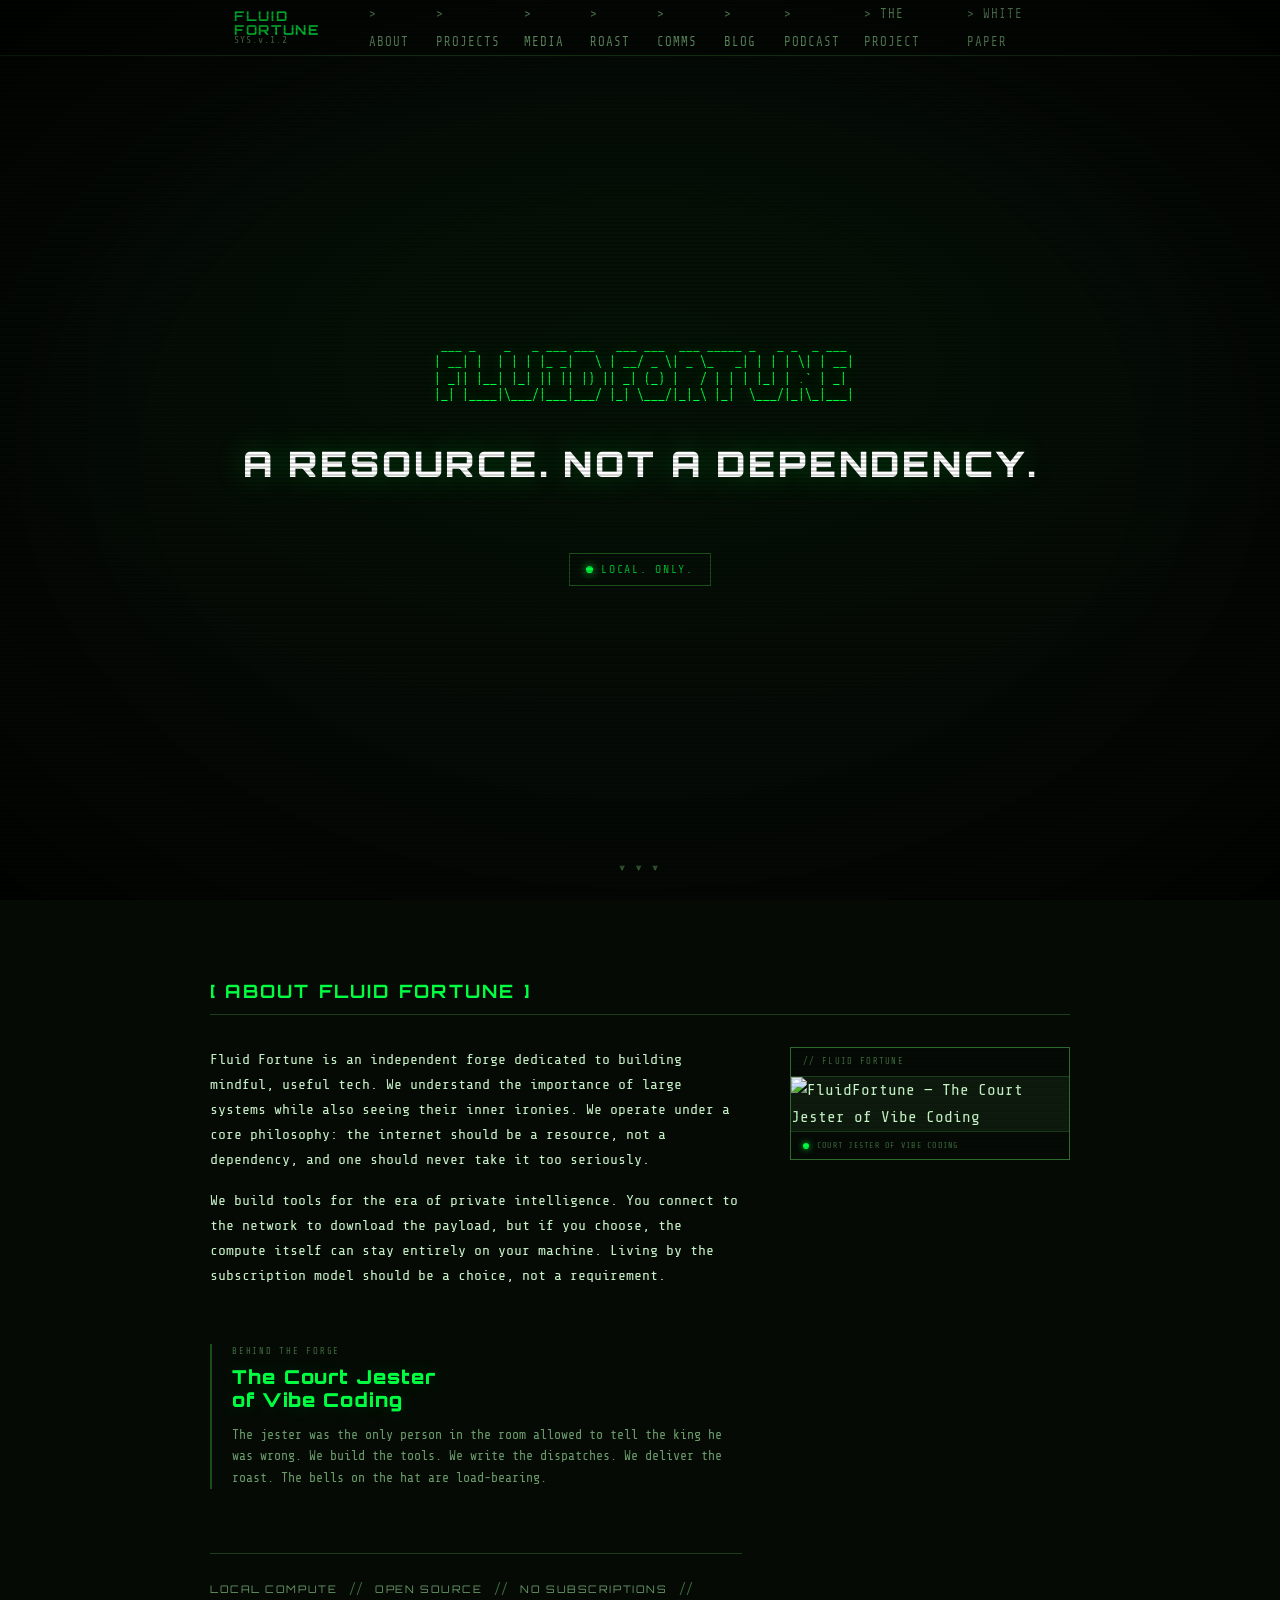
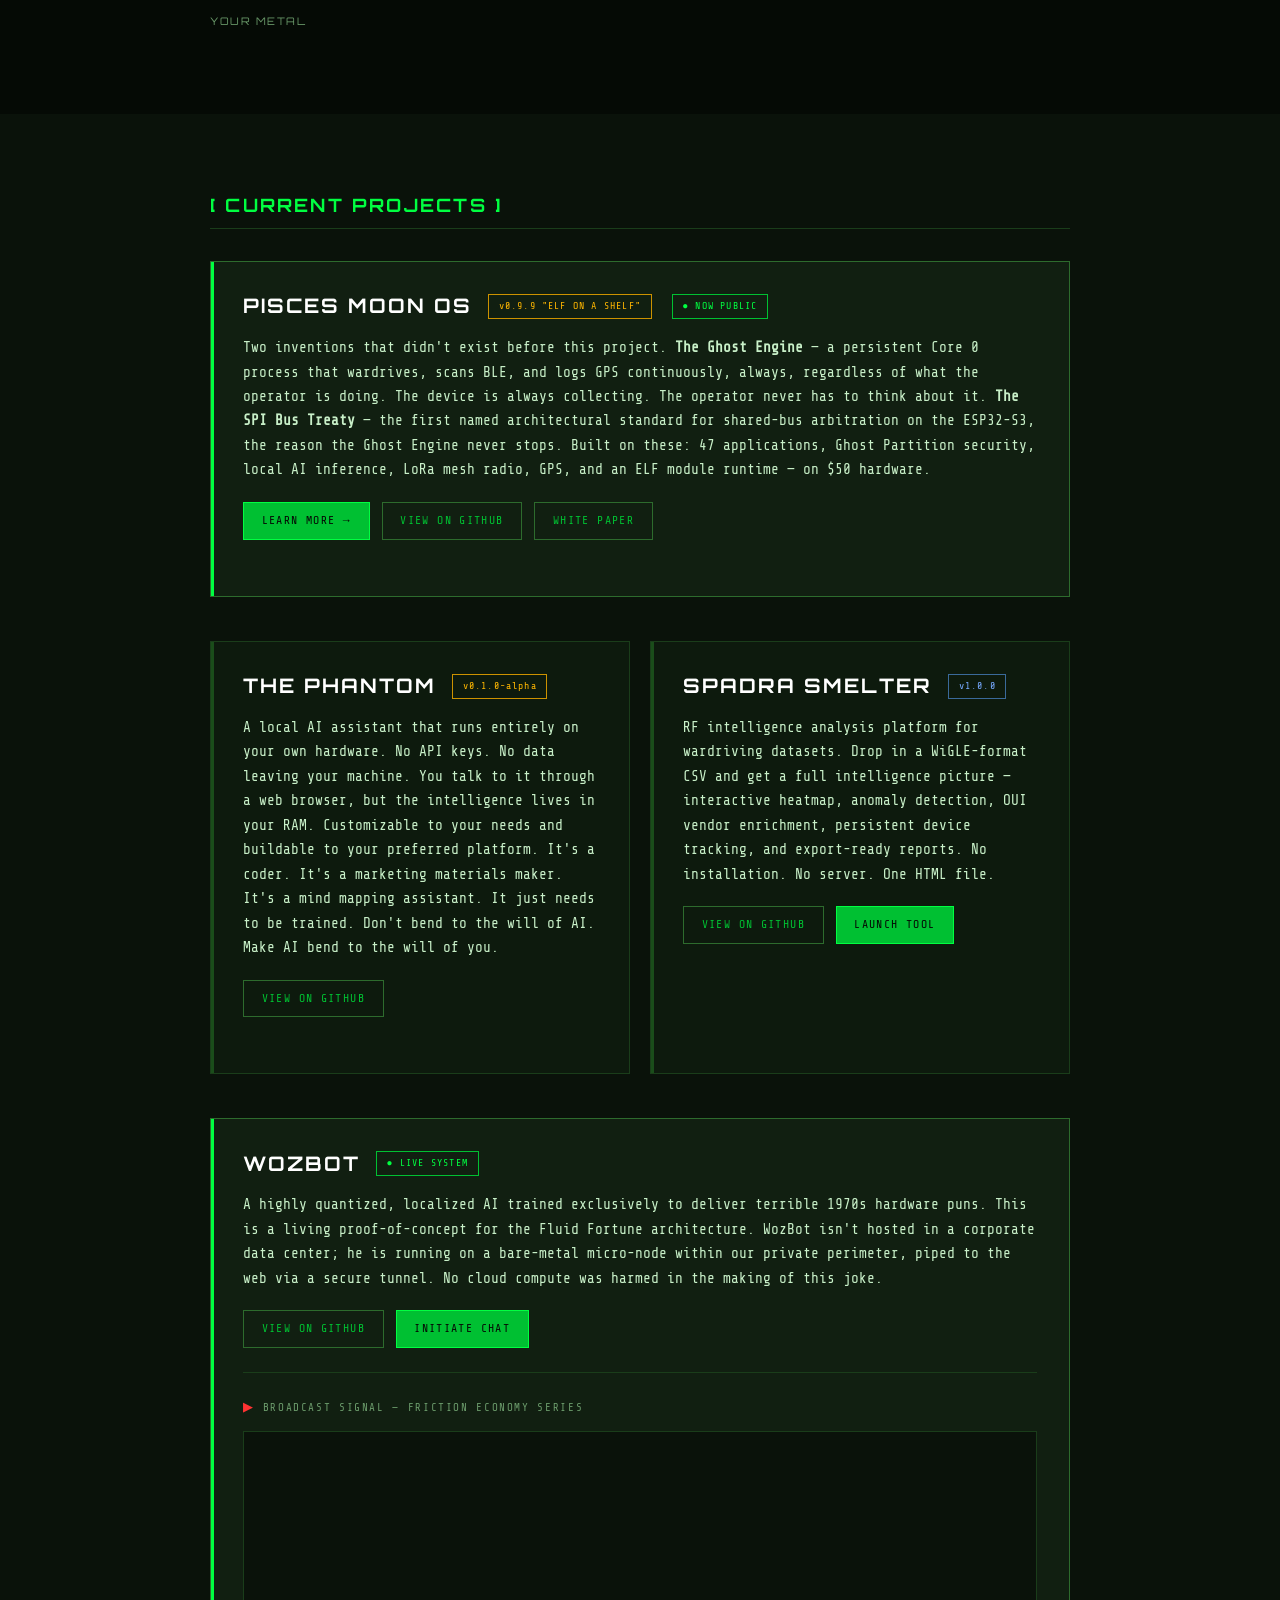
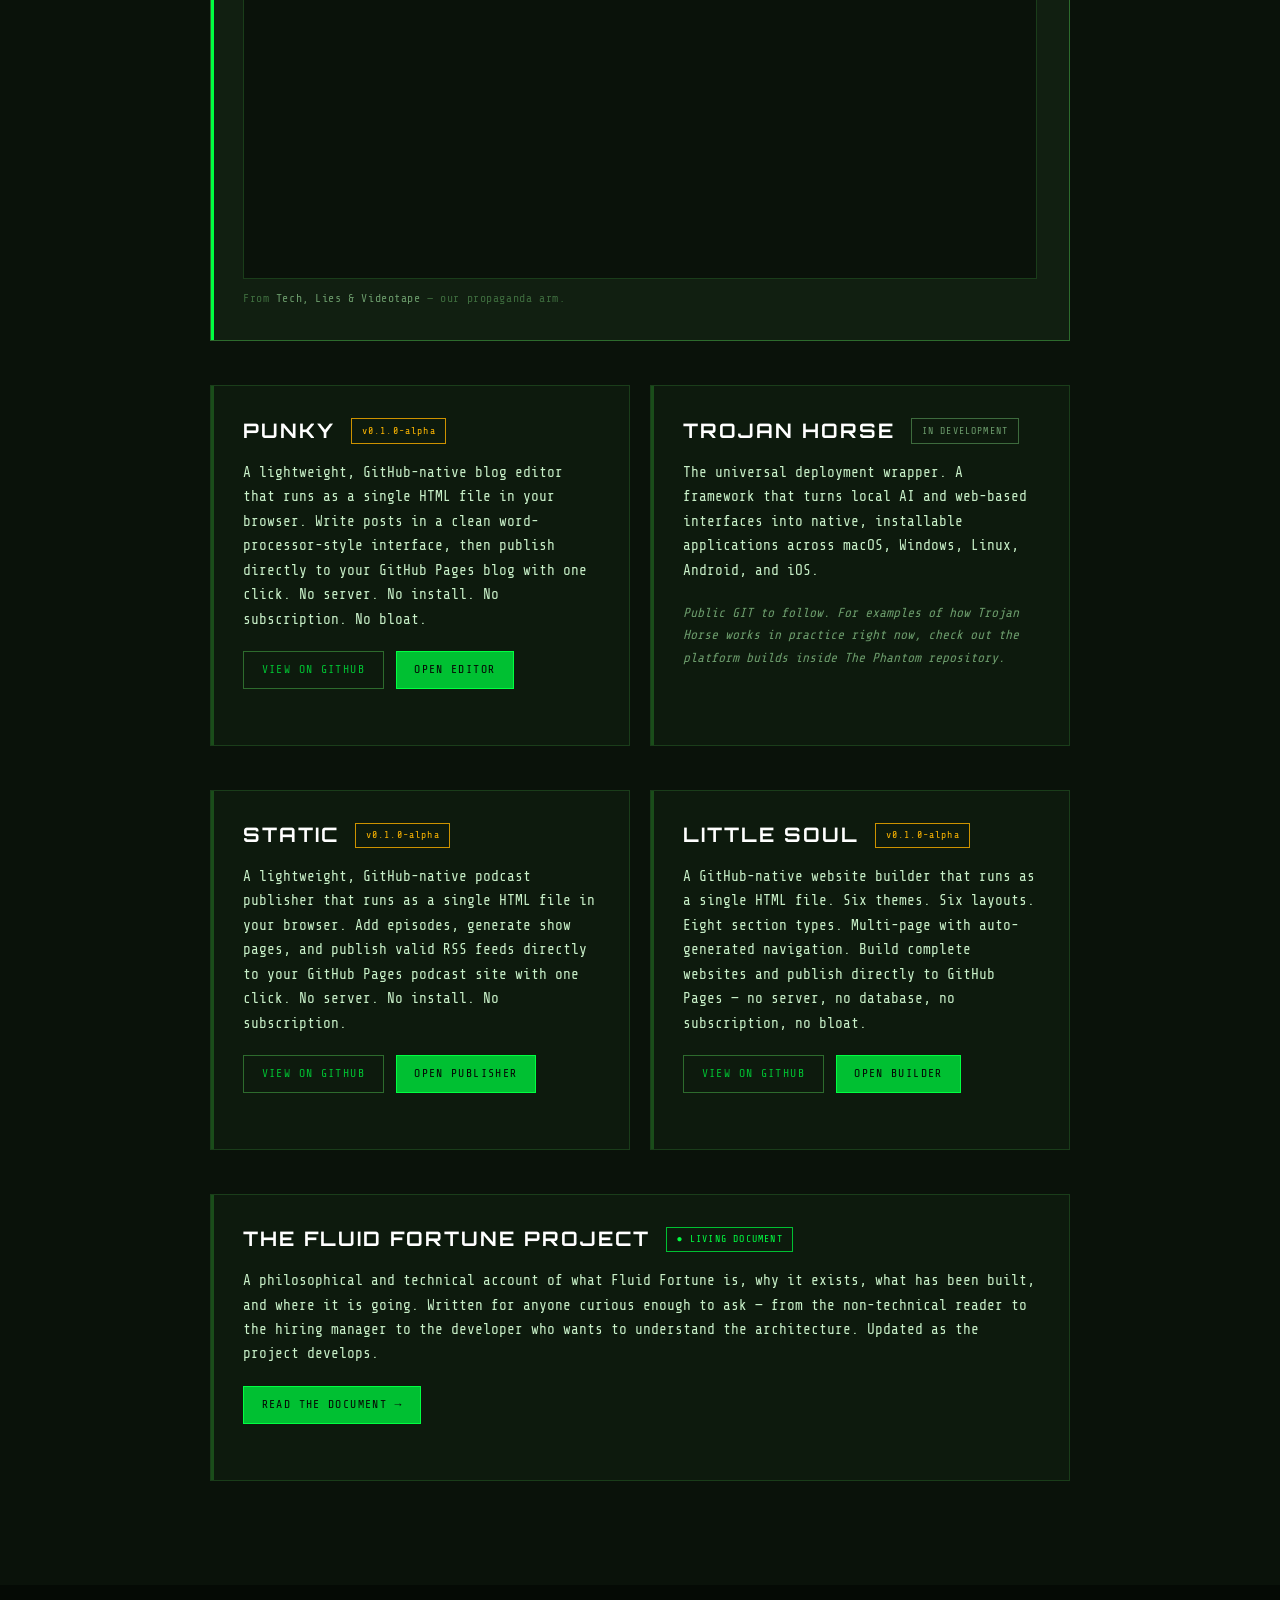
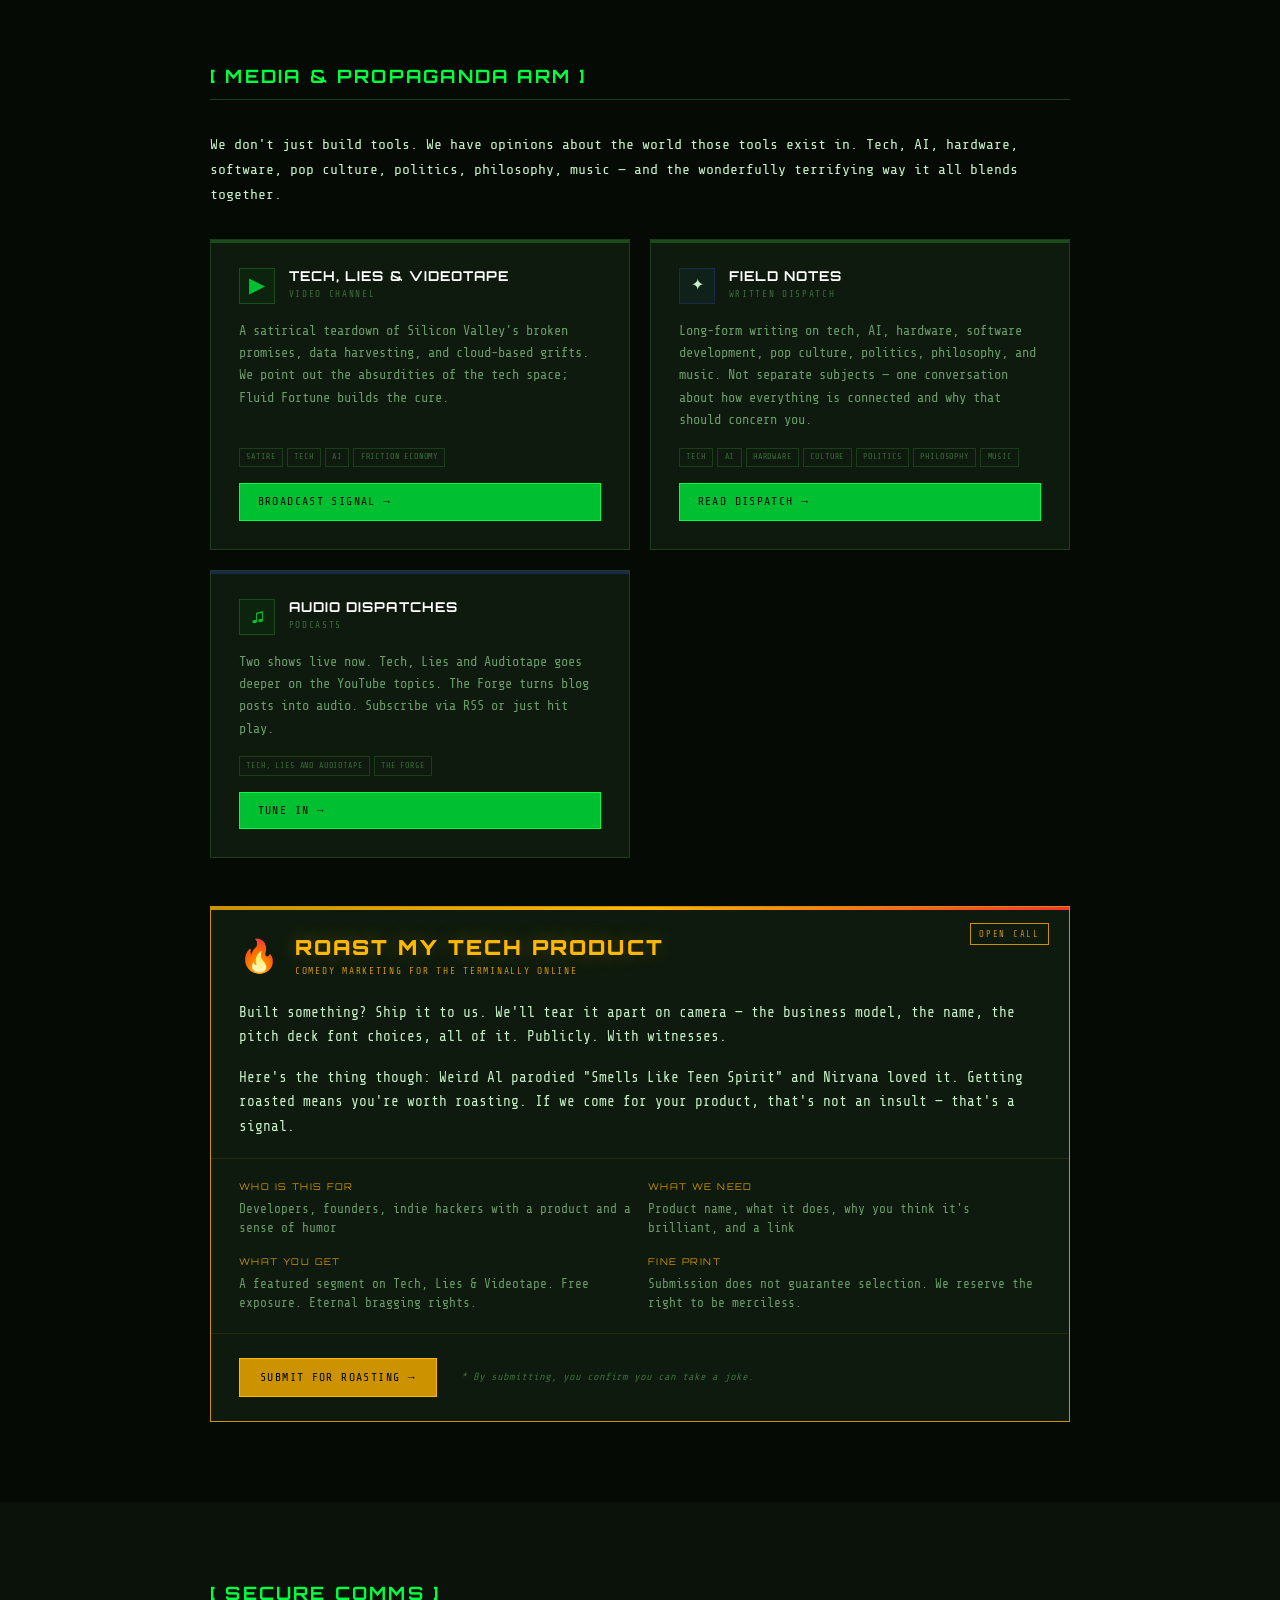
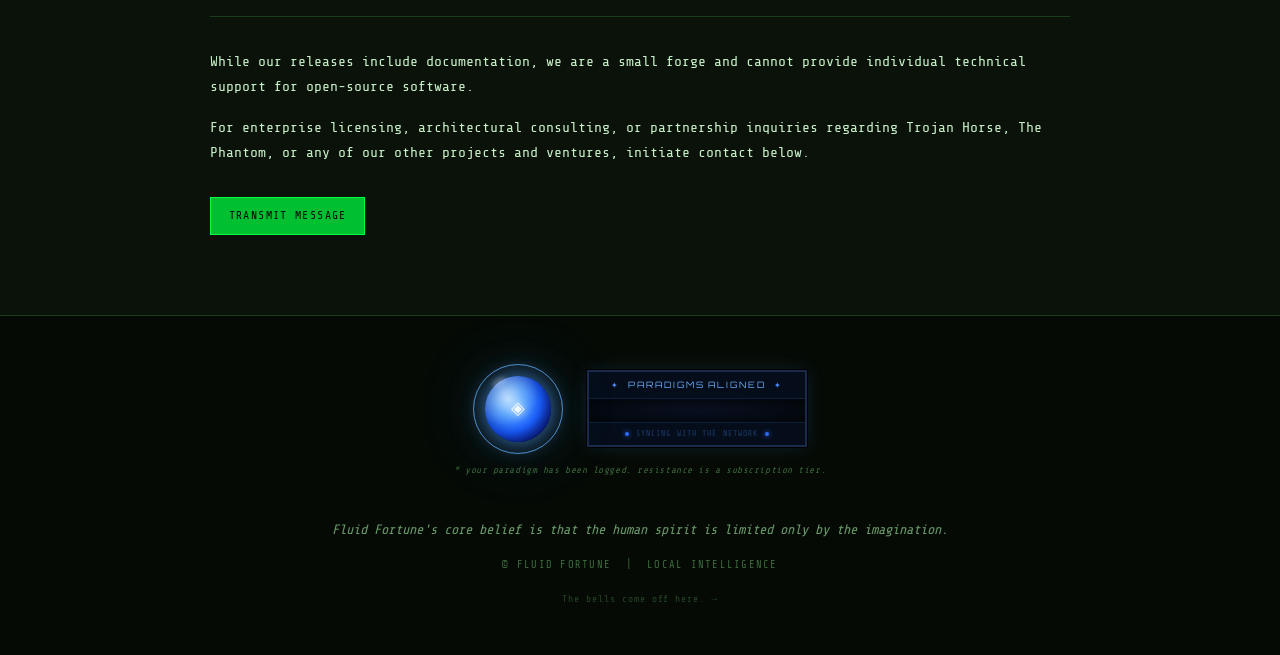
==== index.html @ c0c1e602 "Add LITTLE SOUL project card to index.html Added a new project card for 'LITTLE SOUL' with descripti" ====
<!DOCTYPE html>
<html lang="en">
<head>
  <meta charset="UTF-8">
  <meta name="viewport" content="width=device-width, initial-scale=1.0">
  <title>Fluid Fortune | Local Intelligence</title>
  <meta name="description" content="A RESOURCE. NOT A DEPENDENCY. Independent forge building tools for the era of private intelligence.">

  <!-- Open Graph -->
  <meta property="og:type" content="website">
  <meta property="og:url" content="https://fluidfortune.com">
  <meta property="og:title" content="Fluid Fortune | Local Intelligence">
  <meta property="og:description" content="A RESOURCE. NOT A DEPENDENCY. Independent forge building tools for the era of private intelligence.">
  <meta property="og:image" content="https://fluidfortune.com/courtjester.jpg">
  <meta property="og:image:width" content="820">
  <meta property="og:image:height" content="1024">
  <meta property="og:image:alt" content="FluidFortune — The Court Jester of Vibe Coding">
  <meta property="og:site_name" content="Fluid Fortune">

  <!-- Twitter/X Card -->
  <meta name="twitter:card" content="summary_large_image">
  <meta name="twitter:title" content="Fluid Fortune | Local Intelligence">
  <meta name="twitter:description" content="A RESOURCE. NOT A DEPENDENCY. Independent forge building tools for the era of private intelligence.">
  <meta name="twitter:image" content="https://fluidfortune.com/courtjester.jpg">
  <meta name="twitter:image:alt" content="FluidFortune — The Court Jester of Vibe Coding">
  <link rel="preconnect" href="https://fonts.googleapis.com">
  <link rel="preconnect" href="https://fonts.gstatic.com" crossorigin>
  <link href="https://fonts.googleapis.com/css2?family=Share+Tech+Mono&family=Orbitron:wght@400;700;900&family=VT323&display=swap" rel="stylesheet">
  <link rel="stylesheet" href="style.css">
</head>
<body>

  <!-- Scanline overlay -->
  <div class="scanlines" aria-hidden="true"></div>
  <!-- CRT vignette -->
  <div class="vignette" aria-hidden="true"></div>

  <!-- ═══════════════════════════════════════ NAV -->
  <nav class="nav" id="nav">
    <div class="nav-inner">
      <div class="nav-logo">
        <span class="nav-logo-text">FLUID FORTUNE</span>
        <span class="nav-version">SYS.v.1.2</span>
      </div>
      <button class="nav-toggle" id="navToggle" aria-label="Toggle menu">[ MENU ]</button>
      <ul class="nav-links" id="navLinks">
        <li><a href="#about">&gt; ABOUT</a></li>
        <li><a href="#projects">&gt; PROJECTS</a></li>
        <li><a href="#media">&gt; MEDIA</a></li>
        <li><a href="#roast">&gt; ROAST</a></li>
        <li><a href="#comms">&gt; COMMS</a></li>
        <li><a href="https://blog.fluidfortune.com" target="_blank">&gt; BLOG</a></li>
        <li><a href="https://podcast.fluidfortune.com" target="_blank">&gt; PODCAST</a></li>
        <li><a href="project.html">&gt; THE PROJECT</a></li>
        <li><a href="sovereignty.html">&gt; WHITE PAPER</a></li>
      </ul>
    </div>
  </nav>

  <!-- ═══════════════════════════════════════ HERO -->
  <header class="hero" id="top">
    <div class="hero-inner">
      <div class="hero-ascii" aria-label="Fluid Fortune">
        <pre class="ascii-art" id="asciiArt">
  ___ _    _   _ ___ ___   ___ ___  ___ _____ _   _ _  _ ___ 
 | __| |  | | | |_ _|   \ | __/ _ \| _ \_   _| | | | \| | __|
 | _|| |__| |_| || || |) || _| (_) |   / | | | |_| | .` | _| 
 |_| |____|\___/|___|___/ |_| \___/|_|_\ |_|  \___/|_|\_|___|</pre>
        <div class="ascii-mobile" aria-hidden="true">FLUID<br>FORTUNE</div>
      </div>
      <div class="hero-tagline">
        <h1 class="tagline-main">A RESOURCE.<span class="tagline-break"> NOT A DEPENDENCY.</span></h1>
        <p class="tagline-sub">We use the network to gather the data.<br>But the intelligence runs on your metal.</p>
      </div>
      <div class="hero-status">
        <span class="status-dot"></span>
        <span class="status-text">LOCAL. ONLY.</span>
      </div>
    </div>
    <div class="hero-scroll-hint" aria-hidden="true">▼ ▼ ▼</div>
  </header>

  <main>

    <!-- ═══════════════════════════════════════ ABOUT -->
    <section class="section" id="about">
      <div class="section-inner">
        <h2 class="section-title">[ ABOUT FLUID FORTUNE ]</h2>
        <div class="about-layout">
          <div class="about-text">
            <div class="section-body">
              <p>Fluid Fortune is an independent forge dedicated to building mindful, useful tech. We understand the importance of large systems while also seeing their inner ironies. We operate under a core philosophy: the internet should be a resource, not a dependency, and one should never take it too seriously.</p>
              <p>We build tools for the era of private intelligence. You connect to the network to download the payload, but if you choose, the compute itself can stay entirely on your machine. Living by the subscription model should be a choice, not a requirement.</p>
            </div>
            <div class="jester-identity">
              <div class="jester-tag">BEHIND THE FORGE</div>
              <h3 class="jester-title">The Court Jester<br>of Vibe Coding</h3>
              <p class="jester-desc">The jester was the only person in the room allowed to tell the king he was wrong. We build the tools. We write the dispatches. We deliver the roast. The bells on the hat are load-bearing.</p>
            </div>
            <div class="manifesto-rail">
              <div class="rail-item">LOCAL COMPUTE</div>
              <div class="rail-divider">//</div>
              <div class="rail-item">OPEN SOURCE</div>
              <div class="rail-divider">//</div>
              <div class="rail-item">NO SUBSCRIPTIONS</div>
              <div class="rail-divider">//</div>
              <div class="rail-item">YOUR METAL</div>
            </div>
          </div>
          <div class="about-image-wrap">
            <div class="jester-frame">
              <div class="jester-frame-label">// FLUID FORTUNE</div>
              <img src="courtjester.jpg" alt="FluidFortune — The Court Jester of Vibe Coding" class="jester-img">
              <div class="jester-frame-footer">
                <span class="jester-scan"></span>
                COURT JESTER OF VIBE CODING
              </div>
            </div>
          </div>
        </div>
      </div>
    </section>

    <!-- ═══════════════════════════════════════ PROJECTS -->
    <section class="section section--dark" id="projects">
      <div class="section-inner">
        <h2 class="section-title">[ CURRENT PROJECTS ]</h2>

        <!-- PROJECT GRID — 2 col desktop, 1 col mobile, built for 4 -->
        <div class="project-grid">

          <!-- PISCES MOON OS — origin project, full width -->
          <article class="project-card project-card--wide project-card--featured" style="grid-column: 1 / -1;">
            <div class="project-header">
              <h3 class="project-name">PISCES MOON OS</h3>
              <span class="project-badge project-badge--alpha">v0.9.9 "ELF ON A SHELF"</span>
              <span class="project-badge project-badge--live" style="margin-left:.25rem">● NOW PUBLIC</span>
            </div>
            <p class="project-desc">Two inventions that didn't exist before this project. <strong>The Ghost Engine</strong> — a persistent Core 0 process that wardrives, scans BLE, and logs GPS continuously, always, regardless of what the operator is doing. The device is always collecting. The operator never has to think about it. <strong>The SPI Bus Treaty</strong> — the first named architectural standard for shared-bus arbitration on the ESP32-S3, the reason the Ghost Engine never stops. Built on these: 47 applications, Ghost Partition security, local AI inference, LoRa mesh radio, GPS, and an ELF module runtime — on $50 hardware.</p>
            <div class="project-links">
              <a href="pisces-moon.html" class="btn btn--primary">LEARN MORE →</a>
              <a href="https://github.com/FluidFortune/pisces-moon-os" class="btn" target="_blank" rel="noopener">VIEW ON GITHUB</a>
              <a href="sovereignty.html" class="btn" target="_blank" rel="noopener">WHITE PAPER</a>
            </div>
          </article>

          <!-- THE PHANTOM -->
          <article class="project-card">
            <div class="project-header">
              <h3 class="project-name">THE PHANTOM</h3>
              <span class="project-badge project-badge--alpha">v0.1.0-alpha</span>
            </div>
            <p class="project-desc">A local AI assistant that runs entirely on your own hardware. No API keys. No data leaving your machine. You talk to it through a web browser, but the intelligence lives in your RAM. Customizable to your needs and buildable to your preferred platform. It's a coder. It's a marketing materials maker. It's a mind mapping assistant. It just needs to be trained. Don't bend to the will of AI. Make AI bend to the will of you.</p>
            <div class="project-links">
              <a href="https://github.com/FluidFortune/The-Phantom" class="btn" target="_blank" rel="noopener">VIEW ON GITHUB</a>
            </div>
          </article>

          <!-- SPADRA SMELTER -->
          <article class="project-card">
            <div class="project-header">
              <h3 class="project-name">SPADRA SMELTER</h3>
              <span class="project-badge project-badge--version">v1.0.0</span>
            </div>
            <p class="project-desc">RF intelligence analysis platform for wardriving datasets. Drop in a WiGLE-format CSV and get a full intelligence picture — interactive heatmap, anomaly detection, OUI vendor enrichment, persistent device tracking, and export-ready reports. No installation. No server. One HTML file.</p>
            <div class="project-links">
              <a href="https://github.com/FluidFortune/spadra_smelter" class="btn" target="_blank" rel="noopener">VIEW ON GITHUB</a>
              <a href="https://spadra-smelter.fluidfortune.com" class="btn btn--primary" target="_blank" rel="noopener">LAUNCH TOOL</a>
            </div>
          </article>

          <!-- WOZBOT — spans full width to accommodate the video -->
          <article class="project-card project-card--featured project-card--wide" id="wozbot">
            <div class="project-header">
              <h3 class="project-name">WOZBOT</h3>
              <span class="project-badge project-badge--live">● LIVE SYSTEM</span>
            </div>
            <p class="project-desc">A highly quantized, localized AI trained exclusively to deliver terrible 1970s hardware puns. This is a living proof-of-concept for the Fluid Fortune architecture. WozBot isn't hosted in a corporate data center; he is running on a bare-metal micro-node within our private perimeter, piped to the web via a secure tunnel. No cloud compute was harmed in the making of this joke.</p>
            <div class="project-links">
              <a href="https://github.com/fluidfortune/wozbot" class="btn" target="_blank" rel="noopener">VIEW ON GITHUB</a>
              <a href="https://wozbot.fluidfortune.com" class="btn btn--primary" target="_blank" rel="noopener">INITIATE CHAT</a>
            </div>
            <div class="video-block">
              <div class="video-block-label">
                <span class="label-icon">▶</span>
                BROADCAST SIGNAL — FRICTION ECONOMY SERIES
              </div>
              <div class="video-wrapper" id="videoWrapper">
                <iframe
                  src="https://www.youtube.com/embed/uBRtHnzRDLo"
                  title="Friction Economy — WozBot | Tech, Lies &amp; Videotape"
                  frameborder="0"
                  allow="accelerometer; autoplay; clipboard-write; encrypted-media; gyroscope; picture-in-picture; web-share"
                  allowfullscreen>
                </iframe>
              </div>
              <div class="video-block-footer">
                From <a href="https://techliesandvideotape.com" target="_blank" rel="noopener">Tech, Lies &amp; Videotape</a> — our propaganda arm.
              </div>
            </div>
          </article>

          <!-- PUNKY -->
          <article class="project-card">
            <div class="project-header">
              <h3 class="project-name">PUNKY</h3>
              <span class="project-badge project-badge--alpha">v0.1.0-alpha</span>
            </div>
            <p class="project-desc">A lightweight, GitHub-native blog editor that runs as a single HTML file in your browser. Write posts in a clean word-processor-style interface, then publish directly to your GitHub Pages blog with one click. No server. No install. No subscription. No bloat.</p>
            <div class="project-links">
              <a href="https://github.com/FluidFortune/punky" class="btn" target="_blank" rel="noopener">VIEW ON GITHUB</a>
              <a href="https://punky.fluidfortune.com" class="btn btn--primary" target="_blank" rel="noopener">OPEN EDITOR</a>
            </div>
          </article>

          <!-- TROJAN HORSE -->
          <article class="project-card">
            <div class="project-header">
              <h3 class="project-name">TROJAN HORSE</h3>
              <span class="project-badge project-badge--dev">IN DEVELOPMENT</span>
            </div>
            <p class="project-desc">The universal deployment wrapper. A framework that turns local AI and web-based interfaces into native, installable applications across macOS, Windows, Linux, Android, and iOS.</p>
            <p class="project-note"><em>Public GIT to follow. For examples of how Trojan Horse works in practice right now, check out the platform builds inside The Phantom repository.</em></p>
          </article>

          <!-- STATIC -->
          <article class="project-card">
            <div class="project-header">
              <h3 class="project-name">STATIC</h3>
              <span class="project-badge project-badge--alpha">v0.1.0-alpha</span>
            </div>
            <p class="project-desc">A lightweight, GitHub-native podcast publisher that runs as a single HTML file in your browser. Add episodes, generate show pages, and publish valid RSS feeds directly to your GitHub Pages podcast site with one click. No server. No install. No subscription.</p>
            <div class="project-links">
              <a href="https://github.com/FluidFortune/static" class="btn" target="_blank" rel="noopener">VIEW ON GITHUB</a>
              <a href="https://static.fluidfortune.com" class="btn btn--primary" target="_blank" rel="noopener">OPEN PUBLISHER</a>
            </div>
          </article>

          <!-- LITTLE SOUL -->
          <article class="project-card">
            <div class="project-header">
              <h3 class="project-name">LITTLE SOUL</h3>
              <span class="project-badge project-badge--alpha">v0.1.0-alpha</span>
            </div>
            <p class="project-desc">A GitHub-native website builder that runs as a single HTML file. Six themes. Six layouts. Eight section types. Multi-page with auto-generated navigation. Build complete websites and publish directly to GitHub Pages — no server, no database, no subscription, no bloat.</p>
            <div class="project-links">
              <a href="https://github.com/FluidFortune/little-soul" class="btn" target="_blank" rel="noopener">VIEW ON GITHUB</a>
              <a href="https://little-soul.fluidfortune.com" class="btn btn--primary" target="_blank" rel="noopener">OPEN BUILDER</a>
            </div>
          </article>

          <!-- THE PROJECT — living document, spans full width -->
          <article class="project-card project-card--wide" style="grid-column: 1 / -1;">
            <div class="project-header">
              <h3 class="project-name">THE FLUID FORTUNE PROJECT</h3>
              <span class="project-badge project-badge--live">● LIVING DOCUMENT</span>
            </div>
            <p class="project-desc">A philosophical and technical account of what Fluid Fortune is, why it exists, what has been built, and where it is going. Written for anyone curious enough to ask — from the non-technical reader to the hiring manager to the developer who wants to understand the architecture. Updated as the project develops.</p>
            <div class="project-links">
              <a href="project.html" class="btn btn--primary">READ THE DOCUMENT →</a>
            </div>
          </article>

        </div><!-- /project-grid -->
      </div>
    </section>

    <!-- ═══════════════════════════════════════ MEDIA -->
    <section class="section" id="media">
      <div class="section-inner">

        <h2 class="section-title">[ MEDIA &amp; PROPAGANDA ARM ]</h2>
        <div class="section-body">
          <p>We don't just build tools. We have opinions about the world those tools exist in. Tech, AI, hardware, software, pop culture, politics, philosophy, music — and the wonderfully terrifying way it all blends together.</p>
        </div>

        <!-- Side-by-side media cards -->
        <div class="media-grid">

          <!-- Tech, Lies & Videotape — full width row 1 -->
          <div class="media-card media-card--wide">
            <div class="media-card-header">
              <div class="media-card-icon">▶</div>
              <div>
                <h3 class="media-card-title">TECH, LIES &amp; VIDEOTAPE</h3>
                <p class="media-card-sub">VIDEO CHANNEL</p>
              </div>
            </div>
            <p class="media-card-desc">A satirical teardown of Silicon Valley's broken promises, data harvesting, and cloud-based grifts. We point out the absurdities of the tech space; Fluid Fortune builds the cure.</p>
            <div class="media-card-tags">
              <span>SATIRE</span><span>TECH</span><span>AI</span><span>FRICTION ECONOMY</span>
            </div>
            <a href="https://techliesandvideotape.com" class="btn btn--primary" target="_blank" rel="noopener">BROADCAST SIGNAL →</a>
          </div>

          <!-- The Blog — row 2 left -->
          <div class="media-card">
            <div class="media-card-header">
              <div class="media-card-icon media-card-icon--blog">✦</div>
              <div>
                <h3 class="media-card-title">FIELD NOTES</h3>
                <p class="media-card-sub">WRITTEN DISPATCH</p>
              </div>
            </div>
            <p class="media-card-desc">Long-form writing on tech, AI, hardware, software development, pop culture, politics, philosophy, and music. Not separate subjects — one conversation about how everything is connected and why that should concern you.</p>
            <div class="media-card-tags">
              <span>TECH</span><span>AI</span><span>HARDWARE</span><span>CULTURE</span><span>POLITICS</span><span>PHILOSOPHY</span><span>MUSIC</span>
            </div>
            <a href="https://blog.fluidfortune.com" class="btn btn--primary" target="_blank" rel="noopener">READ DISPATCH →</a>
          </div>

          <!-- Podcasts — row 2 right -->
          <div class="media-card media-card--amber">
            <div class="media-card-header">
              <div class="media-card-icon media-card-icon--podcast">♫</div>
              <div>
                <h3 class="media-card-title">AUDIO DISPATCHES</h3>
                <p class="media-card-sub">PODCASTS</p>
              </div>
            </div>
            <p class="media-card-desc">Two shows live now. Tech, Lies and Audiotape goes deeper on the YouTube topics. The Forge turns blog posts into audio. Subscribe via RSS or just hit play.</p>
            <div class="media-card-tags">
              <span>TECH, LIES AND AUDIOTAPE</span><span>THE FORGE</span>
            </div>
            <a href="https://podcast.fluidfortune.com" class="btn btn--primary btn--amber" target="_blank" rel="noopener">TUNE IN →</a>
          </div>

        </div><!-- /media-grid -->

        <!-- ─── ROAST MY TECH PRODUCT ─── -->
        <div class="roast-block" id="roast">
          <div class="roast-header">
            <div class="roast-flame" aria-hidden="true">🔥</div>
            <div>
              <h3 class="roast-title">ROAST MY TECH PRODUCT</h3>
              <p class="roast-subtitle">COMEDY MARKETING FOR THE TERMINALLY ONLINE</p>
            </div>
          </div>

          <div class="roast-body">
            <p>Built something? Ship it to us. We'll tear it apart on camera — the business model, the name, the pitch deck font choices, all of it. Publicly. With witnesses.</p>
            <p>Here's the thing though: Weird Al parodied "Smells Like Teen Spirit" and Nirvana loved it. Getting roasted means you're worth roasting. If we come for your product, that's not an insult — that's a signal.</p>
          </div>

          <div class="roast-terms">
            <div class="roast-term">
              <span class="term-label">WHO IS THIS FOR</span>
              <span class="term-value">Developers, founders, indie hackers with a product and a sense of humor</span>
            </div>
            <div class="roast-term">
              <span class="term-label">WHAT WE NEED</span>
              <span class="term-value">Product name, what it does, why you think it's brilliant, and a link</span>
            </div>
            <div class="roast-term">
              <span class="term-label">WHAT YOU GET</span>
              <span class="term-value">A featured segment on Tech, Lies &amp; Videotape. Free exposure. Eternal bragging rights.</span>
            </div>
            <div class="roast-term">
              <span class="term-label">FINE PRINT</span>
              <span class="term-value">Submission does not guarantee selection. We reserve the right to be merciless.</span>
            </div>
          </div>

          <div class="roast-cta">
            <a href="mailto:roast@fluidfortune.com?subject=Roast%20My%20Tech%20Product%20%E2%80%94%20%5BYour%20Product%20Name%5D&body=Product%20Name:%0AWhat%20it%20does:%0AWhy%20it%27s%20brilliant:%0ALink:" class="btn btn--roast">
              SUBMIT FOR ROASTING →
            </a>
            <p class="roast-disclaimer">* By submitting, you confirm you can take a joke.</p>
          </div>
        </div>

      </div>
    </section>

    <!-- ═══════════════════════════════════════ COMMS -->
    <section class="section section--dark" id="comms">
      <div class="section-inner">
        <h2 class="section-title">[ SECURE COMMS ]</h2>
        <div class="section-body">
          <p>While our releases include documentation, we are a small forge and cannot provide individual technical support for open-source software.</p>
          <p>For enterprise licensing, architectural consulting, or partnership inquiries regarding Trojan Horse, The Phantom, or any of our other projects and ventures, initiate contact below.</p>
        </div>
        <a href="mailto:forge@fluidfortune.com" class="btn btn--primary">TRANSMIT MESSAGE</a>
      </div>
    </section>

  </main>

  <!-- ═══════════════════════════════════════ FOOTER -->
  <footer class="footer">
    <div class="footer-inner">

      <!-- ☢ PAGE COUNTER — tacky by design, awesome by execution -->
      <div class="counter-widget" aria-label="Paradigms aligned counter">

        <div class="orb-counter">

          <!-- The Orb -->
          <div class="orb-wrap" aria-hidden="true">
            <div class="orb-ring orb-ring--3"></div>
            <div class="orb-ring orb-ring--2"></div>
            <div class="orb-ring orb-ring--1"></div>
            <div class="orb-core">
              <div class="orb-inner-glow"></div>
              <div class="orb-symbol">◈</div>
            </div>
            <div class="orb-lens"></div>
          </div>

          <!-- The tacky counter box -->
          <div class="orb-panel">
            <div class="orb-panel-top">
              <span class="orb-blink" aria-hidden="true">✦</span>
              <span class="orb-panel-title">PARADIGMS ALIGNED</span>
              <span class="orb-blink" aria-hidden="true" style="animation-delay:.6s">✦</span>
            </div>
            <div class="orb-digits-wrap">
              <div class="orb-digits" id="counterDigits">
                <!-- injected by JS -->
              </div>
            </div>
            <div class="orb-panel-bottom">
              <span class="orb-dot"></span>
              <span>SYNCING WITH THE NETWORK</span>
              <span class="orb-dot" style="animation-delay:.5s"></span>
            </div>
          </div>

        </div>

        <p class="counter-fine-print">* your paradigm has been logged. resistance is a subscription tier.</p>
      </div>

      <p class="footer-creed">Fluid Fortune's core belief is that the human spirit is limited only by the imagination.</p>
      <p class="footer-copy">© <span id="year"></span> FLUID FORTUNE &nbsp;|&nbsp; LOCAL INTELLIGENCE</p>
      <p class="footer-copy" style="margin-top:.5rem;font-size:.6rem;opacity:.6"><a href="https://portfolio.fluidfortune.com" style="color:inherit;text-decoration:none;letter-spacing:.1em">The bells come off here. →</a></p>
    </div>
  </footer>

  <script>
    // Year
    document.getElementById('year').textContent = new Date().getFullYear();

    // Mobile nav toggle — hardened
    const toggle = document.getElementById('navToggle');
    const links  = document.getElementById('navLinks');

    toggle.addEventListener('click', function(e) {
      e.stopPropagation();
      const isOpen = links.classList.toggle('nav-links--open');
      toggle.textContent = isOpen ? '[ CLOSE ]' : '[ MENU ]';
    });

    // Close on link click
    links.querySelectorAll('a').forEach(a => {
      a.addEventListener('click', () => {
        links.classList.remove('nav-links--open');
        toggle.textContent = '[ MENU ]';
      });
    });

    // Close on outside tap (mobile)
    document.addEventListener('click', function(e) {
      if (!toggle.contains(e.target) && !links.contains(e.target)) {
        links.classList.remove('nav-links--open');
        toggle.textContent = '[ MENU ]';
      }
    });

    // Sticky nav shadow on scroll
    const nav = document.getElementById('nav');
    window.addEventListener('scroll', () => {
      nav.classList.toggle('nav--scrolled', window.scrollY > 40);
    });

    // Intersection observer — fade-in sections
    const observer = new IntersectionObserver((entries) => {
      entries.forEach(e => {
        if (e.isIntersecting) {
          e.target.classList.add('visible');
          observer.unobserve(e.target);
        }
      });
    }, { threshold: 0.1 });

    document.querySelectorAll('.section, .project-card').forEach(el => {
      el.classList.add('fade-target');
      observer.observe(el);
    });

    // ── PAGE COUNTER ──
    (function() {
      const KEY = 'ff_visit_count';
      // Seed at a plausible "already had some visitors" number so it
      // doesn't start at 0000001 on day one — adjust seed as you like
      const SEED = 1138;
      let count = parseInt(localStorage.getItem(KEY) || '0', 10);
      if (count < SEED) count = SEED;
      count++;
      localStorage.setItem(KEY, count);

      const digits = String(count).padStart(7, '0').split('');
      const container = document.getElementById('counterDigits');
      if (!container) return;

      digits.forEach((d, i) => {
        const cell = document.createElement('span');
        cell.className = 'counter-digit';
        cell.setAttribute('data-digit', d);
        cell.textContent = d;
        // stagger the flicker slightly per digit
        cell.style.animationDelay = (i * 0.07) + 's';
        container.appendChild(cell);
      });
    })();

    const tagline = document.querySelector('.tagline-main');
    if (tagline) {
      const cursor = document.createElement('span');
      cursor.className = 'cursor-blink';
      cursor.textContent = '_';
      tagline.appendChild(cursor);
    }

    // Typewriter effect on hero sub
    const sub = document.querySelector('.tagline-sub');
    if (sub) {
      co
---- style.css ----
/* ═══════════════════════════════════════════════════════════
   FLUID FORTUNE — style.css
   Terminal / CRT aesthetic. Dark. Intentional.
═══════════════════════════════════════════════════════════ */

:root {
  --black:      #050a05;
  --deep:       #0a120a;
  --surface:    #0d1a0d;
  --panel:      #111f11;
  --green:      #00ff41;
  --green-dim:  #00c032;
  --green-mute: #1a4d1a;
  --green-glow: rgba(0, 255, 65, 0.15);
  --amber:      #ffb700;
  --amber-dim:  #cc9200;
  --red:        #ff3333;
  --text:       #c8f0c8;
  --text-dim:   #6b9b6b;
  --text-muted: #3d6b3d;
  --border:     #1a3d1a;
  --border-bright: #2d6b2d;

  --font-mono:    'Share Tech Mono', 'Courier New', monospace;
  --font-display: 'Orbitron', 'Share Tech Mono', monospace;
  --font-vt:      'VT323', monospace;

  --nav-h: 56px;
  --max-w: 860px;
  --gap:   2rem;
}

/* ── RESET ── */
*, *::before, *::after { box-sizing: border-box; margin: 0; padding: 0; }
html { scroll-behavior: smooth; font-size: 16px; }

body {
  background: var(--black);
  color: var(--text);
  font-family: var(--font-mono);
  line-height: 1.7;
  min-height: 100vh;
  overflow-x: hidden;
  position: relative;
}

/* ── SCANLINES ── */
.scanlines {
  pointer-events: none;
  position: fixed;
  inset: 0;
  z-index: 9999;
  background: repeating-linear-gradient(
    to bottom,
    transparent,
    transparent 2px,
    rgba(0,0,0,0.18) 2px,
    rgba(0,0,0,0.18) 4px
  );
}

/* ── VIGNETTE ── */
.vignette {
  pointer-events: none;
  position: fixed;
  inset: 0;
  z-index: 9998;
  background: radial-gradient(
    ellipse at center,
    transparent 55%,
    rgba(0,0,0,0.65) 100%
  );
}

/* ── TYPOGRAPHY ── */
h1, h2, h3 { font-family: var(--font-display); letter-spacing: 0.08em; line-height: 1.2; }
a { color: var(--green); text-decoration: none; transition: color 0.2s, text-shadow 0.2s; }
a:hover { color: #fff; text-shadow: 0 0 8px var(--green); }
p { margin-bottom: 1rem; }
p:last-child { margin-bottom: 0; }

/* ── NAV ── */
.nav {
  position: fixed;
  top: 0; left: 0; right: 0;
  z-index: 1000;
  height: var(--nav-h);
  background: rgba(5, 10, 5, 0.92);
  border-bottom: 1px solid var(--border);
  backdrop-filter: blur(4px);
  transition: border-color 0.3s, box-shadow 0.3s;
}
.nav--scrolled {
  border-bottom-color: var(--green-dim);
  box-shadow: 0 0 20px rgba(0, 200, 50, 0.1);
}
.nav-inner {
  max-width: var(--max-w);
  margin: 0 auto;
  padding: 0 1.5rem;
  height: 100%;
  display: flex;
  align-items: center;
  justify-content: space-between;
  gap: 1rem;
}
.nav-logo { display: flex; flex-direction: column; gap: 0; line-height: 1; }
.nav-logo-text { font-family: var(--font-display); font-size: 0.85rem; font-weight: 700; color: var(--green); letter-spacing: 0.12em; }
.nav-version { font-size: 0.6rem; color: var(--text-dim); letter-spacing: 0.1em; }
.nav-toggle {
  display: none;
  background: none;
  border: 1px solid var(--border-bright);
  color: var(--green);
  font-family: var(--font-mono);
  font-size: 0.8rem;
  padding: 0.3rem 0.7rem;
  cursor: pointer;
  letter-spacing: 0.05em;
  transition: background 0.2s, color 0.2s;
}
.nav-toggle:hover { background: var(--green-mute); }
.nav-links { list-style: none; display: flex; gap: 1.5rem; }
.nav-links a { font-size: 0.78rem; color: var(--text-dim); letter-spacing: 0.08em; transition: color 0.2s; }
.nav-links a:hover { color: var(--green); text-shadow: none; }

/* ── HERO ── */
.hero {
  min-height: 100vh;
  display: flex;
  flex-direction: column;
  align-items: center;
  justify-content: center;
  padding: calc(var(--nav-h) + 2rem) 1.5rem 4rem;
  text-align: center;
  position: relative;
  background:
    radial-gradient(ellipse 80% 60% at 50% 40%, rgba(0,80,20,0.12) 0%, transparent 70%),
    var(--black);
}

.hero-inner { max-width: var(--max-w); width: 100%; }

/* ASCII */
.ascii-art {
  font-family: var(--font-mono);
  font-size: clamp(0.38rem, 1.1vw, 0.78rem);
  color: var(--green);
  text-shadow: 0 0 12px rgba(0, 255, 65, 0.5);
  white-space: pre;
  overflow-x: auto;
  line-height: 1.3;
  margin-bottom: 2.5rem;
  animation: flicker 8s infinite;
}
.ascii-mobile {
  display: none;
  font-family: var(--font-display);
  font-size: 2.8rem;
  font-weight: 900;
  color: var(--green);
  text-shadow: 0 0 20px rgba(0, 255, 65, 0.6);
  letter-spacing: 0.1em;
  line-height: 1.1;
  margin-bottom: 2rem;
}

.tagline-main {
  font-size: clamp(1.4rem, 4vw, 2.2rem);
  color: #fff;
  text-shadow: 0 0 30px rgba(0, 255, 65, 0.3);
  margin-bottom: 1rem;
  font-weight: 900;
}
.tagline-break { display: inline; }
.cursor-blink {
  color: var(--green);
  animation: blink 1s step-end infinite;
  margin-left: 2px;
}
.tagline-sub {
  font-size: 0.95rem;
  color: var(--text-dim);
  margin-bottom: 2.5rem;
  opacity: 0;
  min-height: 3em;
}

.hero-status {
  display: inline-flex;
  align-items: center;
  gap: 0.5rem;
  border: 1px solid var(--green-mute);
  padding: 0.35rem 1rem;
  font-size: 0.72rem;
  letter-spacing: 0.15em;
  color: var(--green-dim);
}
.status-dot {
  width: 7px; height: 7px;
  border-radius: 50%;
  background: var(--green);
  box-shadow: 0 0 8px var(--green);
  animation: pulse 2s ease-in-out infinite;
}

.hero-scroll-hint {
  position: absolute;
  bottom: 1.5rem;
  left: 50%;
  transform: translateX(-50%);
  font-size: 0.6rem;
  color: var(--text-muted);
  letter-spacing: 0.3em;
  animation: bounce 2s ease-in-out infinite;
}

/* ── ABOUT LAYOUT ── */
.about-layout {
  display: grid;
  grid-template-columns: 1fr 280px;
  gap: 3rem;
  align-items: start;
}
.about-text { display: flex; flex-direction: column; gap: 1.5rem; }

/* Jester identity block */
.jester-identity {
  border-left: 2px solid var(--green-mute);
  padding-left: 1.25rem;
}
.jester-tag {
  font-family: var(--font-mono);
  font-size: 0.55rem;
  letter-spacing: 0.2em;
  color: var(--text-muted);
  margin-bottom: 0.4rem;
}
.jester-title {
  font-family: var(--font-display);
  font-size: clamp(1rem, 2vw, 1.2rem);
  color: var(--green);
  font-weight: 900;
  letter-spacing: 0.06em;
  line-height: 1.2;
  margin-bottom: 0.75rem;
  text-shadow: 0 0 20px rgba(0,255,65,0.2);
}
.jester-desc {
  font-size: 0.82rem;
  color: var(--text-dim);
  line-height: 1.65;
  margin: 0;
}

/* Image frame */
.about-image-wrap { position: relative; }
.jester-frame {
  border: 1px solid var(--border-bright);
  background: var(--surface);
  position: relative;
  overflow: hidden;
}
.jester-frame::before {
  content: '';
  position: absolute;
  inset: 0;
  background: repeating-linear-gradient(
    to bottom,
    transparent,
    transparent 2px,
    rgba(0,0,0,0.08) 2px,
    rgba(0,0,0,0.08) 4px
  );
  pointer-events: none;
  z-index: 2;
}
.jester-frame-label {
  font-family: var(--font-mono);
  font-size: 0.55rem;
  letter-spacing: 0.15em;
  color: var(--text-muted);
  padding: 0.4rem 0.75rem;
  background: var(--black);
  border-bottom: 1px solid var(--border);
}
.jester-img {
  width: 100%;
  display: block;
  filter: saturate(1.1) contrast(1.05);
  transition: filter 0.3s;
}
.jester-frame:hover .jester-img {
  filter: saturate(1.3) contrast(1.1);
}
.jester-frame-footer {
  display: flex;
  align-items: center;
  gap: 0.5rem;
  padding: 0.4rem 0.75rem;
  background: var(--black);
  border-top: 1px solid var(--border);
  font-family: var(--font-mono);
  font-size: 0.52rem;
  letter-spacing: 0.15em;
  color: var(--text-muted);
}
.jester-scan {
  width: 6px; height: 6px;
  border-radius: 50%;
  background: var(--green);
  box-shadow: 0 0 6px var(--green);
  animation: pulse 2s ease-in-out infinite;
  flex-shrink: 0;
}

@media (max-width: 700px) {
  .about-layout {
    grid-template-columns: 1fr;
  }
  .about-image-wrap {
    max-width: 280px;
    margin: 0 auto;
  }
}

/* ── SECTIONS ── */
.section { padding: 5rem 1.5rem; }
.section--dark { background: var(--deep); }
.section-inner { max-width: var(--max-w); margin: 0 auto; }

.section-title {
  font-family: var(--font-display);
  font-size: clamp(0.9rem, 2.5vw, 1.15rem);
  color: var(--green);
  letter-spacing: 0.12em;
  margin-bottom: 2rem;
  padding-bottom: 0.75rem;
  border-bottom: 1px solid var(--border);
}
.section-body { color: var(--text); margin-bottom: 2rem; }
.section-body p { font-size: 0.92rem; }

/* Manifesto rail */
.manifesto-rail {
  display: flex;
  flex-wrap: wrap;
  gap: 0.5rem 0;
  align-items: center;
  margin-top: 2.5rem;
  padding-top: 1.5rem;
  border-top: 1px solid var(--border);
}
.rail-item {
  font-family: var(--font-display);
  font-size: 0.65rem;
  letter-spacing: 0.15em;
  color: var(--text-dim);
  padding: 0.2rem 0;
}
.rail-divider { color: var(--text-muted); padding: 0 0.75rem; font-size: 0.8rem; }

/* ── PROJECT GRID ── */
.project-grid {
  display: grid;
  grid-template-columns: 1fr 1fr;
  gap: 1.25rem;
}
/* WozBot spans full width — has video block */
.project-card--wide {
  grid-column: 1 / -1;
}

@media (max-width: 700px) {
  .project-grid { grid-template-columns: 1fr; }
  .project-card--wide { grid-column: auto; }
}

/* ── PROJECT CARDS ── */
.project-card {
  border: 1px solid var(--border);
  background: var(--surface);
  padding: 2rem;
  margin-bottom: 1.5rem;
  position: relative;
  transition: border-color 0.3s, box-shadow 0.3s;
}
.project-card::before {
  content: '';
  position: absolute;
  top: 0; left: 0;
  width: 3px; height: 100%;
  background: var(--green-mute);
  transition: background 0.3s;
}
.project-card:hover {
  border-color: var(--border-bright);
  box-shadow: 0 0 24px rgba(0, 255, 65, 0.06);
}
.project-card:hover::before { background: var(--green-dim); }

.project-card--featured {
  border-color: var(--border-bright);
  background: var(--panel);
}
.project-card--featured::before { background: var(--green); }

.project-header {
  display: flex;
  align-items: center;
  gap: 1rem;
  flex-wrap: wrap;
  margin-bottom: 1rem;
}
.project-name {
  font-family: var(--font-display);
  font-size: clamp(1rem, 2.5vw, 1.25rem);
  color: #fff;
  font-weight: 700;
  letter-spacing: 0.1em;
}
.project-badge {
  font-size: 0.62rem;
  letter-spacing: 0.12em;
  padding: 0.2rem 0.6rem;
  border: 1px solid;
  font-family: var(--font-mono);
}
.project-badge--alpha   { color: var(--amber); border-color: var(--amber-dim); }
.project-badge--live    { color: var(--green); border-color: var(--green-dim); animation: pulse-border 2s ease-in-out infinite; }
.project-badge--dev     { color: var(--text-dim); border-color: var(--text-muted); }
.project-badge--version { color: #7af; border-color: #3a6a9a; }

.project-desc  { font-size: 0.9rem; color: var(--text); margin-bottom: 1.25rem; }
.project-note  { font-size: 0.82rem; color: var(--text-dim); margin-top: 0.5rem; }
.project-links { display: flex; flex-wrap: wrap; gap: 0.75rem; margin-bottom: 1.5rem; }

/* ── BUTTONS ── */
.btn {
  display: inline-block;
  font-family: var(--font-mono);
  font-size: 0.72rem;
  letter-spacing: 0.12em;
  color: var(--green-dim);
  border: 1px solid var(--border-bright);
  padding: 0.5rem 1.1rem;
  transition: background 0.2s, color 0.2s, box-shadow 0.2s, border-color 0.2s;
  cursor: pointer;
}
.btn:hover {
  background: var(--green-mute);
  color: var(--green);
  border-color: var(--green);
  box-shadow: 0 0 12px rgba(0, 255, 65, 0.15);
  text-shadow: none;
}
.btn--primary {
  color: var(--black);
  background: var(--green-dim);
  border-color: var(--green);
}
.btn--primary:hover {
  background: var(--green);
  color: var(--black);
  box-shadow: 0 0 20px rgba(0, 255, 65, 0.35);
}
.btn--wide { display: block; text-align: center; width: fit-content; min-width: 220px; }

/* ── VIDEO BLOCK ── */
.video-block {
  border-top: 1px solid var(--border);
  padding-top: 1.5rem;
}
.video-block-label {
  font-size: 0.68rem;
  letter-spacing: 0.15em;
  color: var(--text-dim);
  margin-bottom: 0.75rem;
  display: flex;
  align-items: center;
  gap: 0.5rem;
}
.label-icon { color: var(--red); font-size: 0.8rem; }

.video-wrapper {
  position: relative;
  padding-bottom: 56.25%; /* 16:9 */
  height: 0;
  overflow: hidden;
  background: var(--deep);
  border: 1px solid var(--border);
}
.video-wrapper iframe {
  position: absolute;
  top: 0; left: 0;
  width: 100%; height: 100%;
  border: 0;
}

/* Placeholder */
.video-placeholder {
  position: absolute;
  inset: 0;
  display: flex;
  align-items: center;
  justify-content: center;
  background:
    repeating-linear-gradient(
      45deg,
      rgba(0,40,0,0.3),
      rgba(0,40,0,0.3) 1px,
      transparent 1px,
      transparent 12px
    ),
    var(--deep);
}
.vp-inner { text-align: center; }
.vp-icon  { font-size: 2.5rem; color: var(--text-muted); margin-bottom: 0.75rem; }
.vp-text  { font-family: var(--font-display); font-size: 0.9rem; color: var(--text-dim); letter-spacing: 0.15em; margin-bottom: 0.4rem; }
.vp-sub   { font-size: 0.72rem; color: var(--text-muted); line-height: 1.5; margin-bottom: 1rem; }
.vp-bar   { width: 160px; height: 2px; background: var(--border); margin: 0 auto; overflow: hidden; }
.vp-bar-fill { height: 100%; width: 60%; background: var(--green-dim); animation: scan 2s ease-in-out infinite; }

.video-block-footer {
  margin-top: 0.6rem;
  font-size: 0.72rem;
  color: var(--text-muted);
  letter-spacing: 0.05em;
}
.video-block-footer a { color: var(--text-dim); }
.video-block-footer a:hover { color: var(--green); }

/* ── MEDIA GRID ── */
.media-grid {
  display: grid;
  grid-template-columns: 1fr 1fr;
  gap: 1.25rem;
  margin-bottom: 2.5rem;
}
.media-card {
  border: 1px solid var(--border);
  background: var(--surface);
  padding: 1.75rem;
  display: flex;
  flex-direction: column;
  gap: 1rem;
  position: relative;
  transition: border-color 0.3s, box-shadow 0.3s;
}
.media-card::before {
  content: '';
  position: absolute;
  top: 0; left: 0;
  width: 100%; height: 3px;
  background: var(--green-mute);
  transition: background 0.3s;
}
.media-card:first-child::before { background: var(--green-mute); }
.media-card:last-child::before  { background: #1a2a4a; }
.media-card:hover { border-color: var(--border-bright); box-shadow: 0 0 20px rgba(0,255,65,0.05); }
.media-card:last-child:hover { box-shadow: 0 0 20px rgba(80,160,255,0.05); }

.media-card-header {
  display: flex;
  align-items: center;
  gap: 0.85rem;
}
.media-card-icon {
  font-size: 1.3rem;
  color: var(--green-dim);
  flex-shrink: 0;
  width: 36px; height: 36px;
  display: flex; align-items: center; justify-content: center;
  border: 1px solid var(--green-mute);
  background: rgba(0,192,50,0.05);
}
.media-card-icon--blog {
  color: var(--blue);
  border-color: #1a2a4a;
  background: rgba(80,160,255,0.05);
  font-size: 1rem;
}
.media-card-title {
  font-family: var(--font-display);
  font-size: 0.85rem;
  color: #fff;
  font-weight: 700;
  letter-spacing: 0.08em;
}
.media-card-sub {
  font-size: 0.58rem;
  letter-spacing: 0.18em;
  color: var(--text-muted);
  font-family: var(--font-mono);
  margin-top: 0.15rem;
}
.media-card-desc {
  font-size: 0.85rem;
  color: var(--text-dim);
  line-height: 1.65;
  flex: 1;
  margin: 0;
}
.media-card-tags {
  display: flex;
  flex-wrap: wrap;
  gap: 4px;
}
.media-card-tags span {
  font-family: var(--font-mono);
  font-size: 0.52rem;
  letter-spacing: 0.1em;
  color: var(--text-muted);
  border: 1px solid var(--border);
  padding: 0.1rem 0.4rem;
}

@media (max-width: 700px) {
  .media-grid { grid-template-columns: 1fr; }
}

/* ── ROAST MY TECH PRODUCT ── */
.roast-block {
  margin-top: 3rem;
  border: 1px solid var(--amber-dim);
  background: var(--surface);
  position: relative;
  overflow: hidden;
}
.roast-block::before {
  content: '';
  position: absolute;
  top: 0; left: 0;
  width: 100%; height: 3px;
  background: linear-gradient(90deg, var(--amber-dim), var(--amber), var(--red), var(--amber), var(--amber-dim));
  background-size: 200% 100%;
  animation: burn 3s linear infinite;
}
.roast-block::after {
  content: 'OPEN CALL';
  position: absolute;
  top: 1rem; right: 1.25rem;
  font-size: 0.55rem;
  letter-spacing: 0.2em;
  color: var(--amber-dim);
  border: 1px solid var(--amber-dim);
  padding: 0.15rem 0.5rem;
  font-family: var(--font-mono);
}

.roast-header {
  display: flex;
  align-items: center;
  gap: 1rem;
  padding: 1.75rem 1.75rem 0;
}
.roast-flame { font-size: 2rem; line-height: 1; animation: flicker 4s infinite; }
.roast-title {
  font-family: var(--font-display);
  font-size: clamp(1rem, 2.5vw, 1.3rem);
  color: var(--amber);
  font-weight: 900;
  letter-spacing: 0.1em;
  text-shadow: 0 0 20px rgba(255, 183, 0, 0.3);
}
.roast-subtitle {
  font-size: 0.6rem;
  letter-spacing: 0.18em;
  color: var(--amber-dim);
  margin-top: 0.2rem;
}

.roast-body {
  padding: 1.25rem 1.75rem;
  font-size: 0.9rem;
  color: var(--text);
  border-bottom: 1px solid rgba(255, 183, 0, 0.1);
}

.roast-terms {
  padding: 1.25rem 1.75rem;
  display: grid;
  grid-template-columns: 1fr 1fr;
  gap: 1rem;
  border-bottom: 1px solid rgba(255, 183, 0, 0.1);
}
.roast-term { display: flex; flex-direction: column; gap: 0.3rem; }
.term-label {
  font-size: 0.58rem;
  letter-spacing: 0.15em;
  color: var(--amber-dim);
  font-family: var(--font-display);
}
.term-value { font-size: 0.8rem; color: var(--text-dim); line-height: 1.5; }

.roast-cta {
  padding: 1.5rem 1.75rem;
  display: flex;
  align-items: center;
  gap: 1.5rem;
  flex-wrap: wrap;
}
.btn--roast {
  display: inline-block;
  font-family: var(--font-mono);
  font-size: 0.72rem;
  letter-spacing: 0.12em;
  color: var(--black);
  background: var(--amber-dim);
  border: 1px solid var(--amber);
  padding: 0.55rem 1.25rem;
  transition: background 0.2s, box-shadow 0.2s;
  cursor: pointer;
}
.btn--roast:hover {
  background: var(--amber);
  color: var(--black);
  box-shadow: 0 0 20px rgba(255, 183, 0, 0.35);
  text-shadow: none;
}
.roast-disclaimer {
  font-size: 0.65rem;
  color: var(--text-muted);
  font-style: italic;
  margin: 0;
}

@keyframes burn {
  0%   { background-position: 0% 0; }
  100% { background-position: 200% 0; }
}

@media (max-width: 700px) {
  .roast-terms { grid-template-columns: 1fr; }
  .roast-header { padding: 1.25rem 1.25rem 0; }
  .roast-body, .roast-terms, .roast-cta { padding-left: 1.25rem; padding-right: 1.25rem; }
  .roast-cta { flex-direction: column; align-items: flex-start; }
  .roast-block::after { display: none; }
}

/* ── PAGE COUNTER — PARADIGMS ALIGNED (Geocities-meets-2047, orb edition) ── */
.counter-widget {
  display: flex;
  flex-direction: column;
  align-items: center;
  margin-bottom: 2.5rem;
}

/* Outer layout: orb left, panel right */
.orb-counter {
  display: flex;
  align-items: center;
  gap: 1.5rem;
  flex-wrap: wrap;
  justify-content: center;
}

/* ── THE ORB ── */
.orb-wrap {
  position: relative;
  width: 90px;
  height: 90px;
  flex-shrink: 0;
}

/* Concentric pulsing rings */
.orb-ring {
  position: absolute;
  inset: 0;
  border-radius: 50%;
  border: 1px solid;
  animation: orb-expand 3s ease-out infinite;
}
.orb-ring--1 { border-color: rgba(100,180,255,0.5); animation-delay: 0s; }
.orb-ring--2 { border-color: rgba(100,180,255,0.3); animation-delay: 0.7s; }
.orb-ring--3 { border-color: rgba(100,180,255,0.15); animation-delay: 1.4s; }

/* The orb itself */
.orb-core {
  position: absolute;
  inset: 12px;
  border-radius: 50%;
  background: radial-gradient(
    circle at 35% 35%,
    #a8d8ff 0%,
    #4a9eff 25%,
    #1a5fff 55%,
    #0a1a6e 80%,
    #050830 100%
  );
  box-shadow:
    0 0 20px rgba(80,160,255,0.6),
    0 0 40px rgba(80,160,255,0.3),
    0 0 80px rgba(80,160,255,0.15),
    inset 0 0 20px rgba(0,0,80,0.5);
  animation: orb-pulse 4s ease-in-out infinite;
  display: flex;
  align-items: center;
  justify-content: center;
}
.orb-inner-glow {
  position: absolute;
  inset: 0;
  border-radius: 50%;
  background: radial-gradient(circle at 30% 25%, rgba(255,255,255,0.35) 0%, transparent 50%);
}
.orb-symbol {
  font-size: 1.1rem;
  color: rgba(255,255,255,0.85);
  text-shadow: 0 0 10px #fff, 0 0 20px rgba(150,200,255,0.8);
  animation: orb-symbol-spin 12s linear infinite;
  position: relative;
  z-index: 2;
}
/* Lens flare */
.orb-lens {
  position: absolute;
  top: 14px; left: 18px;
  width: 16px; height: 8px;
  border-radius: 50%;
  background: rgba(255,255,255,0.25);
  filter: blur(2px);
  transform: rotate(-30deg);
}

/* ── COUNTER PANEL ── */
.orb-panel {
  display: inline-flex;
  flex-direction: column;
  border: 2px solid #1a2a4a;
  background: #030810;
  box-shadow:
    0 0 0 1px #000,
    0 0 16px rgba(80,160,255,0.15),
    inset 0 0 30px rgba(0,0,20,0.8);
  min-width: 220px;
}

.orb-panel-top {
  display: flex;
  align-items: center;
  justify-content: center;
  gap: 0.5rem;
  padding: 0.35rem 1rem;
  font-size: 0.55rem;
  letter-spacing: 0.22em;
  color: #4a8aff;
  background: #050d1a;
  border-bottom: 1px solid #0d1f3a;
  font-family: var(--font-display);
}
.orb-panel-title { color: #6aaeff; }
.orb-blink { animation: blink 1.3s step-end infinite; color: #4a8aff; font-size: 0.5rem; }

.orb-digits-wrap {
  padding: 0.7rem 1.1rem;
  display: flex;
  justify-content: center;
  background: radial-gradient(ellipse at center, #080f20 0%, #020508 100%);
}
.orb-digits { display: flex; gap: 3px; }

/* LED digits — blue/white this time, like an AI readout */
.counter-digit {
  display: inline-flex;
  align-items: center;
  justify-content: center;
  width: 26px;
  height: 42px;
  font-family: var(--font-vt);
  font-size: 2rem;
  color: #88ccff;
  background: #020810;
  border: 1px solid #0d1f3a;
  box-shadow: inset 0 0 5px rgba(0,0,0,0.9), 0 0 8px rgba(80,160,255,0.2);
  text-shadow: 0 0 8px #4a9eff, 0 0 16px rgba(80,160,255,0.5);
  position: relative;
  animation: digit-flicker 7s infinite;
}
.counter-digit::before {
  content: '8';
  position: absolute;
  inset: 0;
  display: flex;
  align-items: center;
  justify-content: center;
  color: rgba(80,160,255,0.05);
  font-size: 2rem;
  font-family: var(--font-vt);
  pointer-events: none;
}

.orb-panel-bottom {
  display: flex;
  align-items: center;
  justify-content: center;
  gap: 0.4rem;
  padding: 0.28rem 1rem;
  font-size: 0.5rem;
  letter-spacing: 0.14em;
  color: #1a3a6a;
  background: #050d1a;
  border-top: 1px solid #0d1f3a;
  font-family: var(--font-mono);
}
.orb-dot {
  width: 4px; height: 4px;
  border-radius: 50%;
  background: #2a6aff;
  box-shadow: 0 0 5px #2a6aff;
  animation: pulse 2s ease-in-out infinite;
  flex-shrink: 0;
}

.counter-fine-print {
  font-size: 0.58rem;
  color: var(--text-muted);
  margin-top: 0.6rem;
  font-style: italic;
  letter-spacing: 0.06em;
  max-width: 380px;
  text-align: center;
}

/* ── ORB ANIMATIONS ── */
@keyframes orb-expand {
  0%   { transform: scale(1);    opacity: 0.8; }
  70%  { transform: scale(1.5);  opacity: 0; }
  100% { transform: scale(1.5);  opacity: 0; }
}
@keyframes orb-pulse {
  0%, 100% { box-shadow: 0 0 20px rgba(80,160,255,0.6), 0 0 40px rgba(80,160,255,0.3), 0 0 80px rgba(80,160,255,0.15), inset 0 0 20px rgba(0,0,80,0.5); }
  50%       { box-shadow: 0 0 30px rgba(80,160,255,0.9), 0 0 60px rgba(80,160,255,0.5), 0 0 120px rgba(80,160,255,0.25), inset 0 0 20px rgba(0,0,80,0.5); }
}
@keyframes orb-symbol-spin {
  0%   { transform: rotate(0deg); }
  100% { transform: rotate(360deg); }
}
@keyframes digit-flicker {
  0%, 92%, 100% { opacity: 1; }
  93%  { opacity: 0.65; }
  94%  { opacity: 1; }
  96%  { opacity: 0.8; }
  97%  { opacity: 1; }
}

@media (max-width: 480px) {
  .orb-counter { gap: 1rem; }
  .orb-wrap { width: 70px; height: 70px; }
  .orb-panel { min-width: 180px; }
}

/* ── FOOTER ── */
.footer {
  background: var(--black);
  border-top: 1px solid var(--border);
  padding: 3rem 1.5rem;
  text-align: center;
}
.footer-inner { max-width: var(--max-w); margin: 0 auto; }
.footer-creed {
  font-size: 0.85rem;
  color: var(--text-dim);
  font-style: italic;
  margin-bottom: 1rem;
  line-height: 1.6;
}
.footer-copy {
  font-size: 0.65rem;
  color: var(--text-muted);
  letter-spacing: 0.12em;
}

/* ── FADE-IN ── */
.fade-target { opacity: 0; transform: translateY(18px); transition: opacity 0.6s ease, transform 0.6s ease; }
.fade-target.visible { opacity: 1; transform: translateY(0); }

/* ── ANIMATIONS ── */
@keyframes blink {
  0%, 100% { opacity: 1; }
  50% { opacity: 0; }
}
@keyframes pulse {
  0%, 100% { box-shadow: 0 0 6px var(--green); opacity: 1; }
  50% { box-shadow: 0 0 14px var(--green); opacity: 0.7; }
}
@keyframes pulse-border {
  0%, 100% { box-shadow: none; }
  50% { box-shadow: 0 0 8px rgba(0, 255, 65, 0.25); }
}
@keyframes bounce {
  0%, 100% { transform: translateX(-50%) translateY(0); opacity: 0.4; }
  50% { transform: translateX(-50%) translateY(5px); opacity: 0.8; }
}
@keyframes flicker {
  0%, 97%, 100% { opacity: 1; }
  98% { opacity: 0.85; }
  99% { opacity: 1; }
  99.5% { opacity: 0.9; }
}
@keyframes scan {
  0% { transform: translateX(-100%); }
  100% { transform: translateX(266%); }
}

/* ── RESPONSIVE ── */
@media (max-width: 700px) {
  :root { --nav-h: 52px; }

  .ascii-art    { display: none; }
  .ascii-mobile { display: block; }

  .nav-toggle { display: block; }
  .nav-links {
    display: none;
    position: absolute;
    top: var(--nav-h);
    left: 0; right: 0;
    flex-direction: column;
    background: rgba(5,10,5,0.97);
    border-bottom: 1px solid var(--border);
    padding: 1rem 1.5rem;
    gap: 1rem;
  }
  .nav-links--open { display: flex; }
  .nav-links a { font-size: 0.9rem; }

  .tagline-main { font-size: 1.4rem; }
  .tagline-break { display: block; }

  .project-card { padding: 1.25rem; }
  .project-links { flex-direction: column; }
  .btn { text-align: center; }

  .manifesto-rail { gap: 0.5rem; }
  .rail-divider { display: none; }
  .rail-item {
    border: 1px solid var(--border);
    padding: 0.2rem 0.6rem;
    font-size: 0.6rem;
  }
}
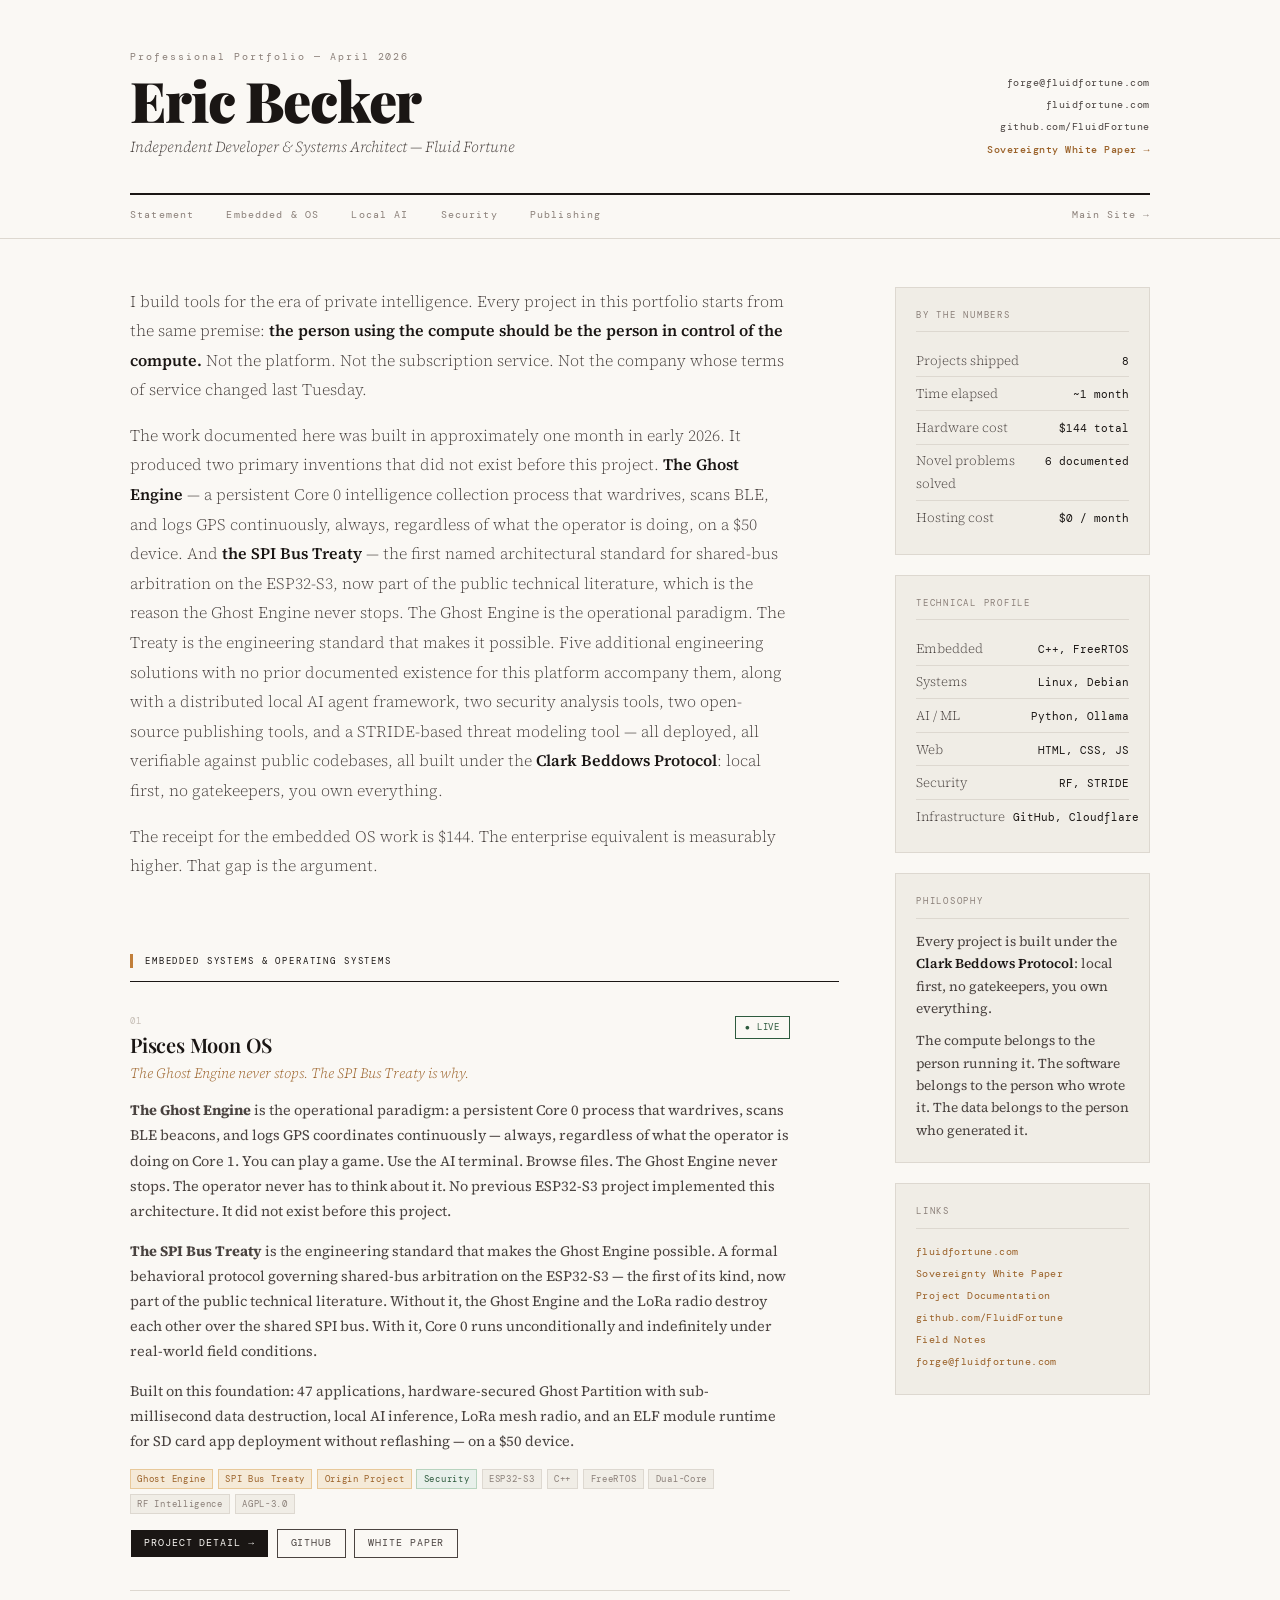
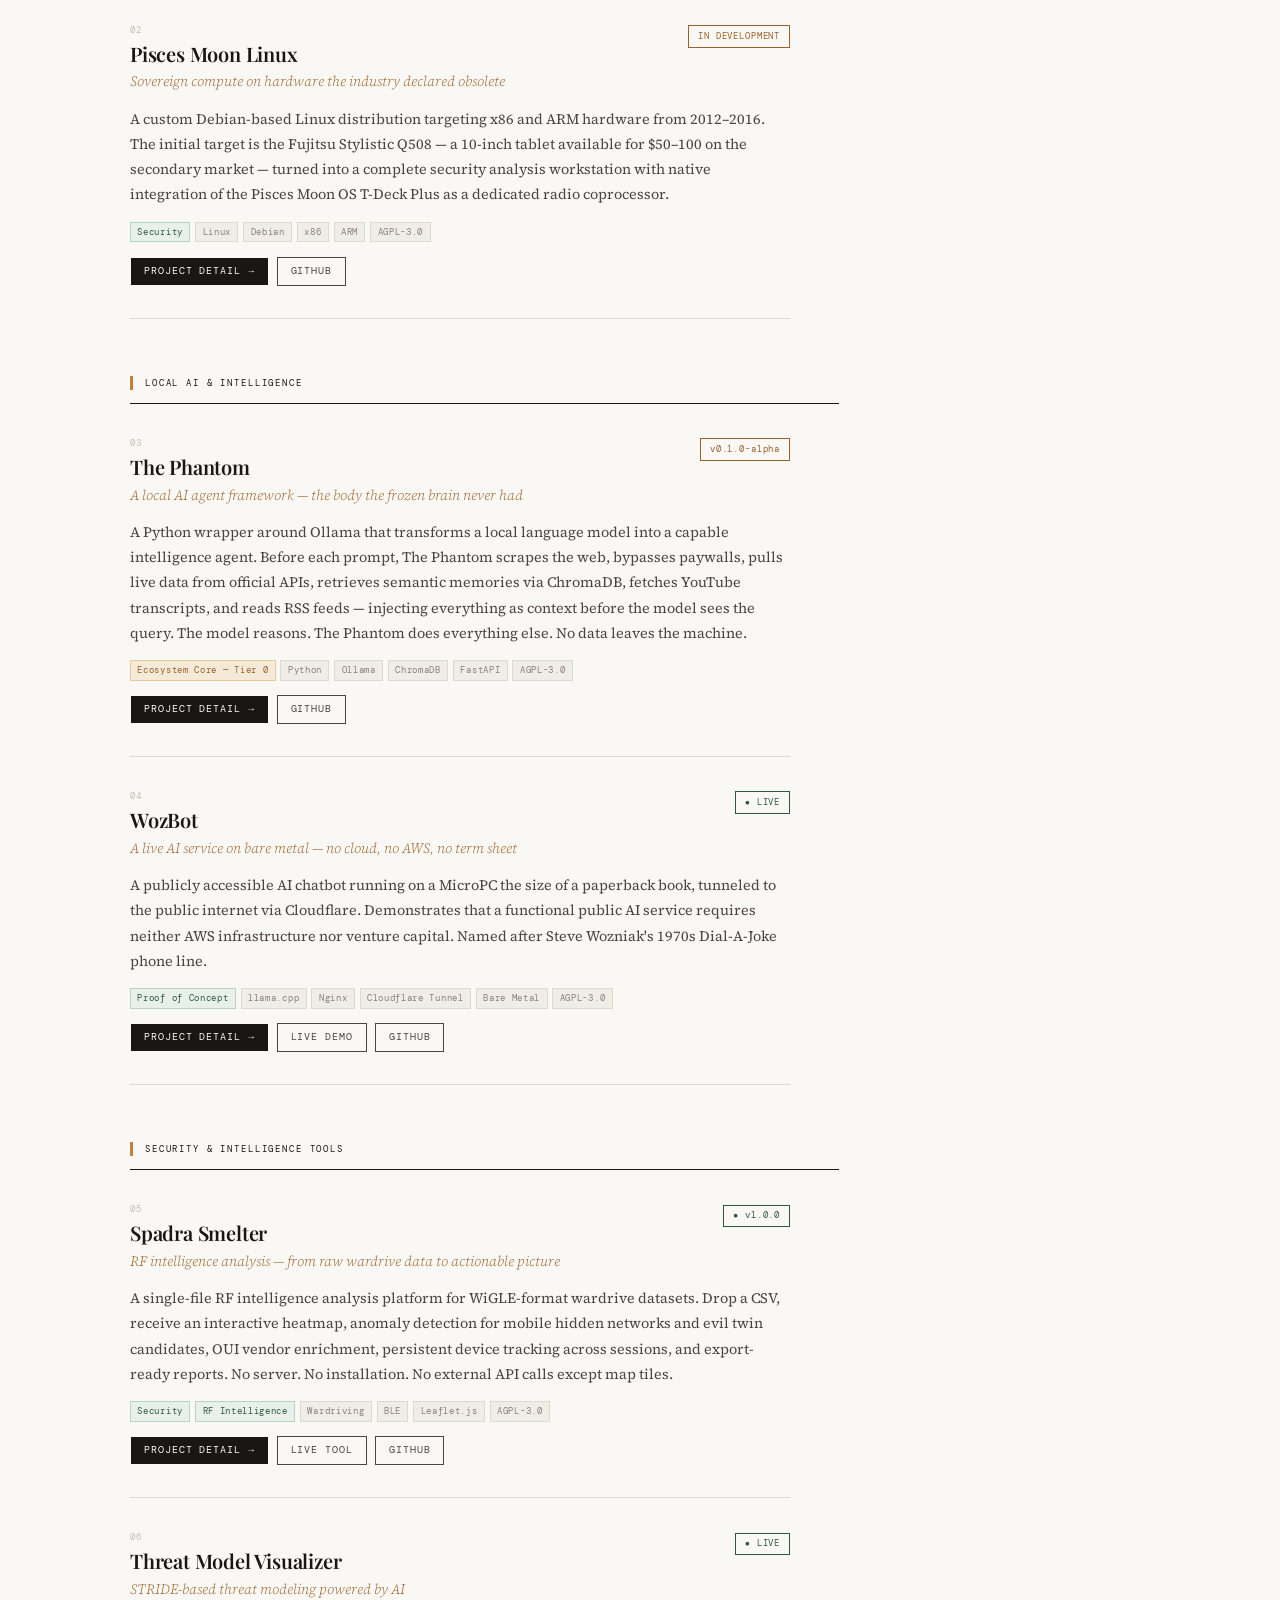
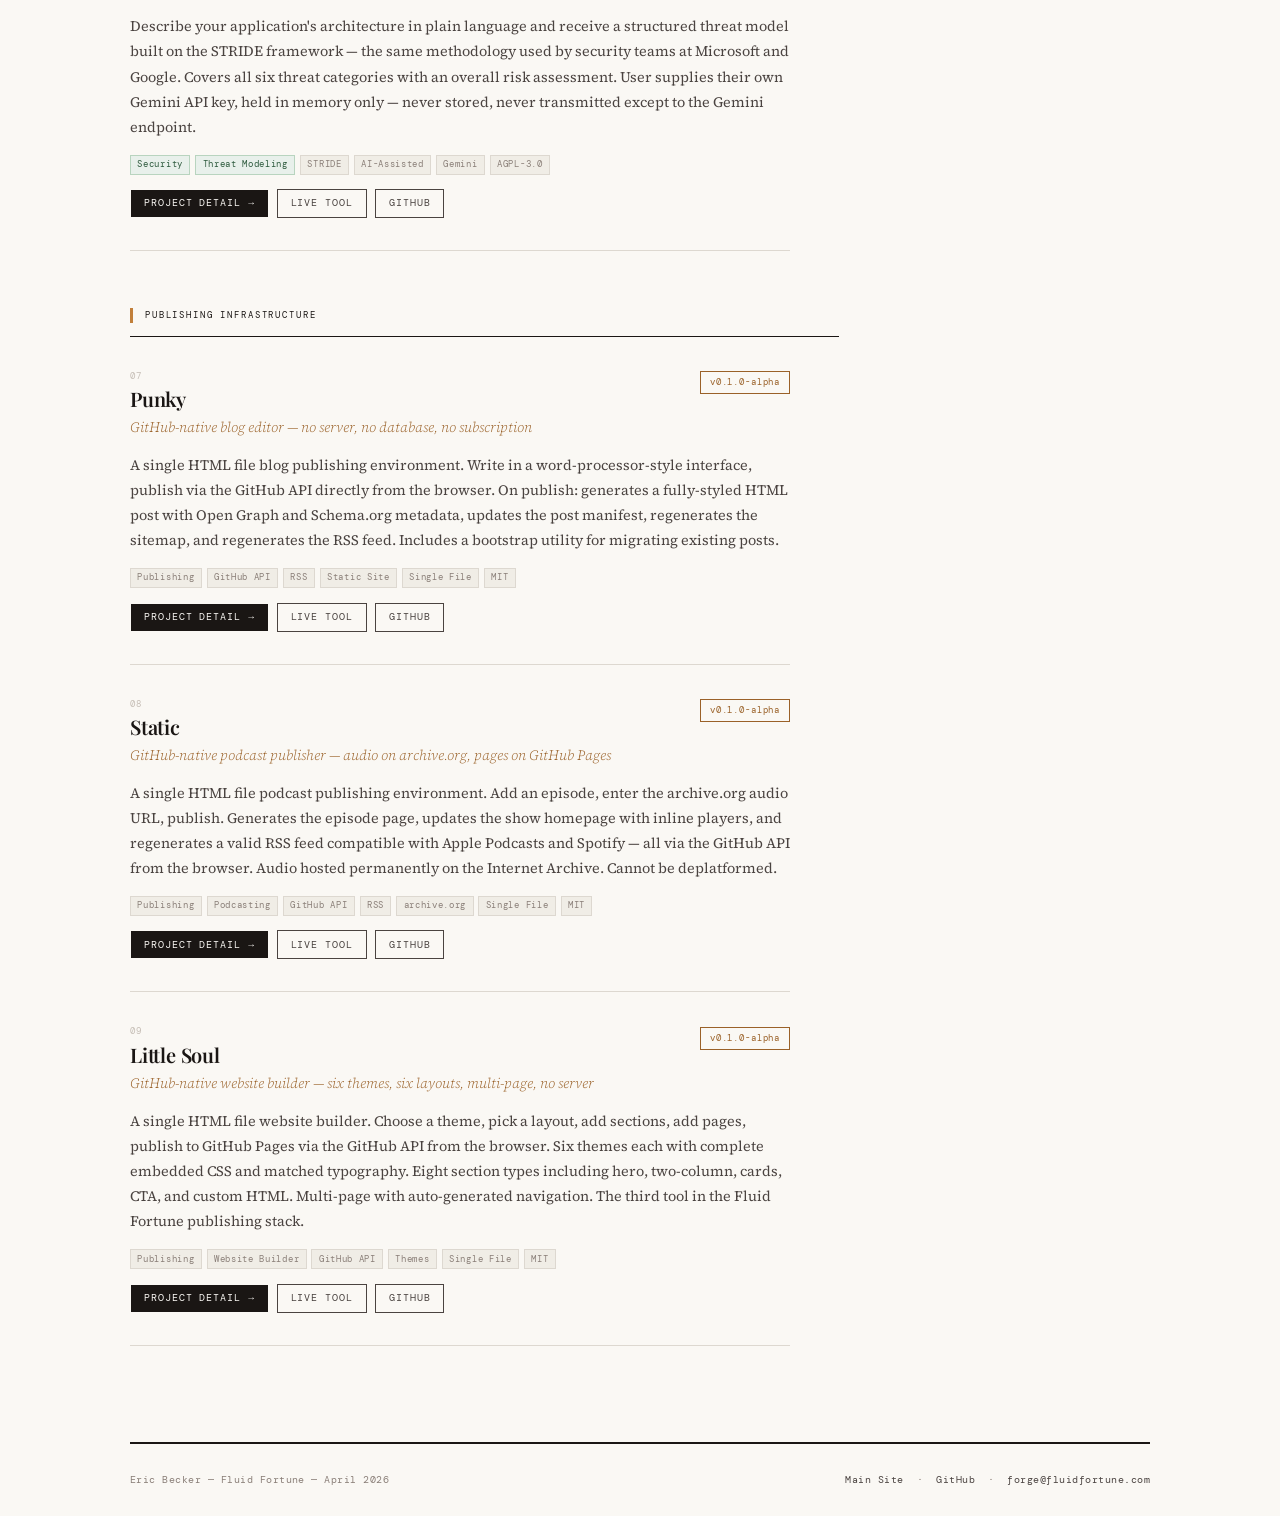
==== commit d4274cb6: "Update print statement from 'Hello' to 'Goodbye'" ====
--- a/index.html
+++ b/index.html
@@ -3,526 +3,327 @@
 <head>
   <meta charset="UTF-8">
   <meta name="viewport" content="width=device-width, initial-scale=1.0">
-  <title>Fluid Fortune | Local Intelligence</title>
-  <meta name="description" content="A RESOURCE. NOT A DEPENDENCY. Independent forge building tools for the era of private intelligence.">
-
-  <!-- Open Graph -->
-  <meta property="og:type" content="website">
-  <meta property="og:url" content="https://fluidfortune.com">
-  <meta property="og:title" content="Fluid Fortune | Local Intelligence">
-  <meta property="og:description" content="A RESOURCE. NOT A DEPENDENCY. Independent forge building tools for the era of private intelligence.">
-  <meta property="og:image" content="https://fluidfortune.com/courtjester.jpg">
-  <meta property="og:image:width" content="820">
-  <meta property="og:image:height" content="1024">
-  <meta property="og:image:alt" content="FluidFortune — The Court Jester of Vibe Coding">
-  <meta property="og:site_name" content="Fluid Fortune">
-
-  <!-- Twitter/X Card -->
-  <meta name="twitter:card" content="summary_large_image">
-  <meta name="twitter:title" content="Fluid Fortune | Local Intelligence">
-  <meta name="twitter:description" content="A RESOURCE. NOT A DEPENDENCY. Independent forge building tools for the era of private intelligence.">
-  <meta name="twitter:image" content="https://fluidfortune.com/courtjester.jpg">
-  <meta name="twitter:image:alt" content="FluidFortune — The Court Jester of Vibe Coding">
+  <title>Eric Becker — Portfolio | Fluid Fortune</title>
+  <meta name="description" content="Professional portfolio of Eric Becker — independent developer, systems architect, and founder of Fluid Fortune.">
+  <link rel="canonical" href="https://portfolio.fluidfortune.com">
   <link rel="preconnect" href="https://fonts.googleapis.com">
-  <link rel="preconnect" href="https://fonts.gstatic.com" crossorigin>
-  <link href="https://fonts.googleapis.com/css2?family=Share+Tech+Mono&family=Orbitron:wght@400;700;900&family=VT323&display=swap" rel="stylesheet">
-  <link rel="stylesheet" href="style.css">
+  <link rel="preload" as="style" href="https://fonts.googleapis.com/css2?family=Playfair+Display:ital,wght@0,400;0,600;0,900;1,400;1,600&family=Source+Serif+4:ital,opsz,wght@0,8..60,300;0,8..60,400;0,8..60,600;1,8..60,300;1,8..60,400&family=DM+Mono:wght@300;400;500&display=swap" onload="this.onload=null;this.rel='stylesheet'">
+  <noscript><link rel="stylesheet" href="https://fonts.googleapis.com/css2?family=Playfair+Display:ital,wght@0,400;0,600;0,900;1,400;1,600&family=Source+Serif+4:ital,opsz,wght@0,8..60,300;0,8..60,400;0,8..60,600;1,8..60,300;1,8..60,400&family=DM+Mono:wght@300;400;500&display=swap"></noscript>
+  <style>
+    :root{--paper:#faf8f4;--paper-dark:#f0ede6;--ink:#1a1614;--ink-mid:#4a4340;--ink-light:#8a7f78;--ink-faint:#c5bdb5;--accent:#c17f3a;--accent-dim:#9a6128;--accent-pale:#f5ead8;--rule:#ddd8d0;--green:#2d5a3d;--green-pale:#e8f0eb;--font-disp:'Playfair Display',Georgia,serif;--font-body:'Source Serif 4',Georgia,serif;--font-mono:'DM Mono',monospace;--page-w:1100px;--content-w:660px;}
+    *,*::before,*::after{box-sizing:border-box;margin:0;padding:0}
+    html{font-size:16px;scroll-behavior:smooth}
+    body{background:var(--paper);color:var(--ink);font-family:var(--font-body);line-height:1.75;-webkit-font-smoothing:antialiased}
+    .page{max-width:var(--page-w);margin:0 auto;padding:0 2.5rem}
+    /* MASTHEAD */
+    .masthead{padding:3rem 0 2rem;border-bottom:2px solid var(--ink);display:flex;justify-content:space-between;align-items:flex-end;gap:2rem;flex-wrap:wrap}
+    .masthead-eyebrow{font-family:var(--font-mono);font-size:.62rem;letter-spacing:.2em;color:var(--ink-light);margin-bottom:.4rem}
+    .masthead-name{font-family:var(--font-disp);font-size:clamp(2.2rem,5vw,3.5rem);font-weight:900;letter-spacing:-.02em;line-height:1;color:var(--ink)}
+    .masthead-role{font-family:var(--font-body);font-size:.95rem;color:var(--ink-mid);font-style:italic;font-weight:300;margin-top:.4rem}
+    .masthead-right{text-align:right}
+    .masthead-right a{display:block;font-family:var(--font-mono);font-size:.63rem;color:var(--ink-mid);text-decoration:none;letter-spacing:.05em;line-height:2.2;transition:color .15s}
+    .masthead-right a:hover{color:var(--accent)}
+    .masthead-right a.hl{color:var(--accent-dim);font-weight:500}
+    /* NAV */
+    .site-nav{border-bottom:1px solid var(--rule);position:sticky;top:0;background:var(--paper);z-index:100}
+    .site-nav-inner{max-width:var(--page-w);margin:0 auto;padding:0 2.5rem;display:flex;gap:2rem}
+    .site-nav a{font-family:var(--font-mono);font-size:.6rem;letter-spacing:.12em;color:var(--ink-light);text-decoration:none;padding:.75rem 0;border-bottom:2px solid transparent;transition:color .15s,border-color .15s;display:inline-block}
+    .site-nav a:hover{color:var(--accent);border-bottom-color:var(--accent)}
+    .site-nav .nav-right{margin-left:auto}
+    /* COLUMNS */
+    .columns{display:flex;gap:3.5rem;align-items:flex-start;padding-bottom:6rem}
+    .content{flex:1;min-width:0}
+    /* SIDEBAR */
+    .sidebar{width:255px;flex-shrink:0;padding-top:3rem;position:sticky;top:44px}
+    .sidebar-block{border:1px solid var(--rule);background:var(--paper-dark);padding:1.25rem;margin-bottom:1.25rem}
+    .sidebar-label{font-family:var(--font-mono);font-size:.55rem;letter-spacing:.2em;color:var(--ink-light);text-transform:uppercase;padding-bottom:.5rem;margin-bottom:.75rem;border-bottom:1px solid var(--rule);display:block}
+    .sidebar-stat{display:flex;justify-content:space-between;align-items:baseline;padding:.3rem 0;border-bottom:1px solid var(--rule);gap:.5rem}
+    .sidebar-stat:last-child{border-bottom:none}
+    .sidebar-stat-label{font-size:.82rem;color:var(--ink-mid);font-weight:300}
+    .sidebar-stat-val{font-family:var(--font-mono);font-size:.68rem;color:var(--ink);white-space:nowrap}
+    .sidebar-block p{font-size:.85rem;color:var(--ink-mid);line-height:1.65;margin-bottom:.6rem}
+    .sidebar-block p:last-child{margin-bottom:0}
+    .sidebar-block strong{color:var(--ink);font-weight:600}
+    .sidebar-block a{display:block;font-family:var(--font-mono);font-size:.63rem;color:var(--accent-dim);text-decoration:none;line-height:2.2;letter-spacing:.04em;transition:color .15s}
+    .sidebar-block a:hover{color:var(--ink)}
+    /* STATEMENT */
+    .statement{padding:3rem 0 0}
+    .statement p{font-size:1rem;line-height:1.85;color:var(--ink-mid);margin-bottom:1rem;font-weight:300;max-width:var(--content-w)}
+    .statement strong{color:var(--ink);font-weight:600}
+    /* SECTION */
+    .section{padding-top:3.5rem}
+    .section-header{display:flex;align-items:center;gap:.75rem;padding-bottom:.75rem;border-bottom:1.5px solid var(--ink);margin-bottom:0}
+    .section-header::before{content:'';width:3px;height:.9rem;background:var(--accent);flex-shrink:0}
+    .section-label{font-family:var(--font-mono);font-size:.58rem;letter-spacing:.2em;color:var(--ink);text-transform:uppercase}
+    /* PROJECT ENTRY */
+    .project-entry{padding:2rem 0;border-bottom:1px solid var(--rule);max-width:var(--content-w)}
+    .project-entry:first-of-type{border-top:1px solid var(--rule);margin-top:1.25rem}
+    .project-top{display:flex;align-items:flex-start;justify-content:space-between;gap:1rem;margin-bottom:.3rem}
+    .project-num{font-family:var(--font-mono);font-size:.56rem;color:var(--ink-faint);letter-spacing:.15em;margin-bottom:.2rem}
+    .project-name{font-family:var(--font-disp);font-size:1.25rem;font-weight:600;color:var(--ink);letter-spacing:-.01em;line-height:1.15}
+    .project-badge{font-family:var(--font-mono);font-size:.54rem;letter-spacing:.1em;padding:.18rem .55rem;border:1px solid;white-space:nowrap;flex-shrink:0;margin-top:.15rem}
+    .badge-live{color:var(--green);border-color:var(--green)}
+    .badge-alpha{color:var(--accent-dim);border-color:var(--accent-dim)}
+    .badge-dev{color:var(--ink-light);border-color:var(--rule)}
+    .project-tagline{font-family:var(--font-body);font-size:.88rem;color:var(--accent-dim);font-style:italic;font-weight:300;margin-bottom:.8rem}
+    .project-desc{font-size:.9rem;color:var(--ink-mid);line-height:1.75;margin-bottom:.9rem}
+    .project-tags{display:flex;flex-wrap:wrap;gap:.3rem;margin-bottom:.9rem}
+    .tag{font-family:var(--font-mono);font-size:.54rem;letter-spacing:.08em;color:var(--ink-light);border:1px solid var(--rule);padding:.1rem .4rem;background:var(--paper-dark)}
+    .tag-sec{color:var(--green);border-color:#b8d4bf;background:var(--green-pale)}
+    .tag-feat{color:var(--accent-dim);border-color:#e8c99a;background:var(--accent-pale)}
+    .project-links{display:flex;gap:.5rem;flex-wrap:wrap}
+    .project-links a{font-family:var(--font-mono);font-size:.6rem;letter-spacing:.1em;text-decoration:none;padding:.32rem .8rem;border:1px solid;transition:.15s;display:inline-block}
+    .btn-p{color:var(--paper);background:var(--ink);border-color:var(--ink)}
+    .btn-p:hover{background:var(--accent);border-color:var(--accent)}
+    .btn-s{color:var(--ink-mid);border-color:var(--rule);background:transparent}
+    .btn-s:hover{border-color:var(--ink-mid);color:var(--ink)}
+    /* FOOTER */
+    .site-footer{border-top:2px solid var(--ink);padding:1.75rem 0;display:flex;justify-content:space-between;align-items:center;flex-wrap:wrap;gap:1rem}
+    .site-footer p{font-family:var(--font-mono);font-size:.6rem;color:var(--ink-light);letter-spacing:.05em}
+    .site-footer a{color:var(--ink-mid);text-decoration:none}
+    .site-footer a:hover{color:var(--accent)}
+    /* RESPONSIVE */
+    @media(max-width:900px){.columns{flex-direction:column;gap:0}.sidebar{width:100%;position:static;padding-top:2rem}.masthead{flex-direction:column;align-items:flex-start}.masthead-right{text-align:left}}
+    @media(max-width:600px){.page{padding:0 1.25rem}.site-nav-inner{padding:0 1.25rem;gap:1rem}.project-top{flex-direction:column;gap:.2rem}}
+  </style>
 </head>
 <body>
 
-  <!-- Scanline overlay -->
-  <div class="scanlines" aria-hidden="true"></div>
-  <!-- CRT vignette -->
-  <div class="vignette" aria-hidden="true"></div>
-
-  <!-- ═══════════════════════════════════════ NAV -->
-  <nav class="nav" id="nav">
-    <div class="nav-inner">
-      <div class="nav-logo">
-        <span class="nav-logo-text">FLUID FORTUNE</span>
-        <span class="nav-version">SYS.v.1.2</span>
-      </div>
-      <button class="nav-toggle" id="navToggle" aria-label="Toggle menu">[ MENU ]</button>
-      <ul class="nav-links" id="navLinks">
-        <li><a href="#about">&gt; ABOUT</a></li>
-        <li><a href="#projects">&gt; PROJECTS</a></li>
-        <li><a href="#media">&gt; MEDIA</a></li>
-        <li><a href="#roast">&gt; ROAST</a></li>
-        <li><a href="#comms">&gt; COMMS</a></li>
-        <li><a href="https://blog.fluidfortune.com" target="_blank">&gt; BLOG</a></li>
-        <li><a href="https://podcast.fluidfortune.com" target="_blank">&gt; PODCAST</a></li>
-        <li><a href="project.html">&gt; THE PROJECT</a></li>
-        <li><a href="sovereignty.html">&gt; WHITE PAPER</a></li>
-      </ul>
+<div class="page">
+  <header class="masthead">
+    <div>
+      <div class="masthead-eyebrow">Professional Portfolio — April 2026</div>
+      <div class="masthead-name">Eric Becker</div>
+      <div class="masthead-role">Independent Developer &amp; Systems Architect — Fluid Fortune</div>
     </div>
-  </nav>
-
-  <!-- ═══════════════════════════════════════ HERO -->
-  <header class="hero" id="top">
-    <div class="hero-inner">
-      <div class="hero-ascii" aria-label="Fluid Fortune">
-        <pre class="ascii-art" id="asciiArt">
-  ___ _    _   _ ___ ___   ___ ___  ___ _____ _   _ _  _ ___ 
- | __| |  | | | |_ _|   \ | __/ _ \| _ \_   _| | | | \| | __|
- | _|| |__| |_| || || |) || _| (_) |   / | | | |_| | .` | _| 
- |_| |____|\___/|___|___/ |_| \___/|_|_\ |_|  \___/|_|\_|___|</pre>
-        <div class="ascii-mobile" aria-hidden="true">FLUID<br>FORTUNE</div>
-      </div>
-      <div class="hero-tagline">
-        <h1 class="tagline-main">A RESOURCE.<span class="tagline-break"> NOT A DEPENDENCY.</span></h1>
-        <p class="tagline-sub">We use the network to gather the data.<br>But the intelligence runs on your metal.</p>
-      </div>
-      <div class="hero-status">
-        <span class="status-dot"></span>
-        <span class="status-text">LOCAL. ONLY.</span>
-      </div>
+    <div class="masthead-right">
+      <a href="mailto:forge@fluidfortune.com">forge@fluidfortune.com</a>
+      <a href="https://fluidfortune.com" target="_blank">fluidfortune.com</a>
+      <a href="https://github.com/FluidFortune" target="_blank">github.com/FluidFortune</a>
+      <a href="https://fluidfortune.com/sovereignty.html" class="hl" target="_blank">Sovereignty White Paper →</a>
     </div>
-    <div class="hero-scroll-hint" aria-hidden="true">▼ ▼ ▼</div>
   </header>
-
-  <main>
-
-    <!-- ═══════════════════════════════════════ ABOUT -->
-    <section class="section" id="about">
-      <div class="section-inner">
-        <h2 class="section-title">[ ABOUT FLUID FORTUNE ]</h2>
-        <div class="about-layout">
-          <div class="about-text">
-            <div class="section-body">
-              <p>Fluid Fortune is an independent forge dedicated to building mindful, useful tech. We understand the importance of large systems while also seeing their inner ironies. We operate under a core philosophy: the internet should be a resource, not a dependency, and one should never take it too seriously.</p>
-              <p>We build tools for the era of private intelligence. You connect to the network to download the payload, but if you choose, the compute itself can stay entirely on your machine. Living by the subscription model should be a choice, not a requirement.</p>
-            </div>
-            <div class="jester-identity">
-              <div class="jester-tag">BEHIND THE FORGE</div>
-              <h3 class="jester-title">The Court Jester<br>of Vibe Coding</h3>
-              <p class="jester-desc">The jester was the only person in the room allowed to tell the king he was wrong. We build the tools. We write the dispatches. We deliver the roast. The bells on the hat are load-bearing.</p>
-            </div>
-            <div class="manifesto-rail">
-              <div class="rail-item">LOCAL COMPUTE</div>
-              <div class="rail-divider">//</div>
-              <div class="rail-item">OPEN SOURCE</div>
-              <div class="rail-divider">//</div>
-              <div class="rail-item">NO SUBSCRIPTIONS</div>
-              <div class="rail-divider">//</div>
-              <div class="rail-item">YOUR METAL</div>
-            </div>
-          </div>
-          <div class="about-image-wrap">
-            <div class="jester-frame">
-              <div class="jester-frame-label">// FLUID FORTUNE</div>
-              <img src="courtjester.jpg" alt="FluidFortune — The Court Jester of Vibe Coding" class="jester-img">
-              <div class="jester-frame-footer">
-                <span class="jester-scan"></span>
-                COURT JESTER OF VIBE CODING
-              </div>
-            </div>
-          </div>
-        </div>
-      </div>
-    </section>
-
-    <!-- ═══════════════════════════════════════ PROJECTS -->
-    <section class="section section--dark" id="projects">
-      <div class="section-inner">
-        <h2 class="section-title">[ CURRENT PROJECTS ]</h2>
-
-        <!-- PROJECT GRID — 2 col desktop, 1 col mobile, built for 4 -->
-        <div class="project-grid">
-
-          <!-- PISCES MOON OS — origin project, full width -->
-          <article class="project-card project-card--wide project-card--featured" style="grid-column: 1 / -1;">
-            <div class="project-header">
-              <h3 class="project-name">PISCES MOON OS</h3>
-              <span class="project-badge project-badge--alpha">v0.9.9 "ELF ON A SHELF"</span>
-              <span class="project-badge project-badge--live" style="margin-left:.25rem">● NOW PUBLIC</span>
-            </div>
-            <p class="project-desc">Two inventions that didn't exist before this project. <strong>The Ghost Engine</strong> — a persistent Core 0 process that wardrives, scans BLE, and logs GPS continuously, always, regardless of what the operator is doing. The device is always collecting. The operator never has to think about it. <strong>The SPI Bus Treaty</strong> — the first named architectural standard for shared-bus arbitration on the ESP32-S3, the reason the Ghost Engine never stops. Built on these: 47 applications, Ghost Partition security, local AI inference, LoRa mesh radio, GPS, and an ELF module runtime — on $50 hardware.</p>
-            <div class="project-links">
-              <a href="pisces-moon.html" class="btn btn--primary">LEARN MORE →</a>
-              <a href="https://github.com/FluidFortune/pisces-moon-os" class="btn" target="_blank" rel="noopener">VIEW ON GITHUB</a>
-              <a href="sovereignty.html" class="btn" target="_blank" rel="noopener">WHITE PAPER</a>
-            </div>
-          </article>
-
-          <!-- THE PHANTOM -->
-          <article class="project-card">
-            <div class="project-header">
-              <h3 class="project-name">THE PHANTOM</h3>
-              <span class="project-badge project-badge--alpha">v0.1.0-alpha</span>
-            </div>
-            <p class="project-desc">A local AI assistant that runs entirely on your own hardware. No API keys. No data leaving your machine. You talk to it through a web browser, but the intelligence lives in your RAM. Customizable to your needs and buildable to your preferred platform. It's a coder. It's a marketing materials maker. It's a mind mapping assistant. It just needs to be trained. Don't bend to the will of AI. Make AI bend to the will of you.</p>
-            <div class="project-links">
-              <a href="https://github.com/FluidFortune/The-Phantom" class="btn" target="_blank" rel="noopener">VIEW ON GITHUB</a>
-            </div>
-          </article>
-
-          <!-- SPADRA SMELTER -->
-          <article class="project-card">
-            <div class="project-header">
-              <h3 class="project-name">SPADRA SMELTER</h3>
-              <span class="project-badge project-badge--version">v1.0.0</span>
-            </div>
-            <p class="project-desc">RF intelligence analysis platform for wardriving datasets. Drop in a WiGLE-format CSV and get a full intelligence picture — interactive heatmap, anomaly detection, OUI vendor enrichment, persistent device tracking, and export-ready reports. No installation. No server. One HTML file.</p>
-            <div class="project-links">
-              <a href="https://github.com/FluidFortune/spadra_smelter" class="btn" target="_blank" rel="noopener">VIEW ON GITHUB</a>
-              <a href="https://spadra-smelter.fluidfortune.com" class="btn btn--primary" target="_blank" rel="noopener">LAUNCH TOOL</a>
-            </div>
-          </article>
-
-          <!-- WOZBOT — spans full width to accommodate the video -->
-          <article class="project-card project-card--featured project-card--wide" id="wozbot">
-            <div class="project-header">
-              <h3 class="project-name">WOZBOT</h3>
-              <span class="project-badge project-badge--live">● LIVE SYSTEM</span>
-            </div>
-            <p class="project-desc">A highly quantized, localized AI trained exclusively to deliver terrible 1970s hardware puns. This is a living proof-of-concept for the Fluid Fortune architecture. WozBot isn't hosted in a corporate data center; he is running on a bare-metal micro-node within our private perimeter, piped to the web via a secure tunnel. No cloud compute was harmed in the making of this joke.</p>
-            <div class="project-links">
-              <a href="https://github.com/fluidfortune/wozbot" class="btn" target="_blank" rel="noopener">VIEW ON GITHUB</a>
-              <a href="https://wozbot.fluidfortune.com" class="btn btn--primary" target="_blank" rel="noopener">INITIATE CHAT</a>
-            </div>
-            <div class="video-block">
-              <div class="video-block-label">
-                <span class="label-icon">▶</span>
-                BROADCAST SIGNAL — FRICTION ECONOMY SERIES
-              </div>
-              <div class="video-wrapper" id="videoWrapper">
-                <iframe
-                  src="https://www.youtube.com/embed/uBRtHnzRDLo"
-                  title="Friction Economy — WozBot | Tech, Lies &amp; Videotape"
-                  frameborder="0"
-                  allow="accelerometer; autoplay; clipboard-write; encrypted-media; gyroscope; picture-in-picture; web-share"
-                  allowfullscreen>
-                </iframe>
-              </div>
-              <div class="video-block-footer">
-                From <a href="https://techliesandvideotape.com" target="_blank" rel="noopener">Tech, Lies &amp; Videotape</a> — our propaganda arm.
-              </div>
-            </div>
-          </article>
-
-          <!-- PUNKY -->
-          <article class="project-card">
-            <div class="project-header">
-              <h3 class="project-name">PUNKY</h3>
-              <span class="project-badge project-badge--alpha">v0.1.0-alpha</span>
-            </div>
-            <p class="project-desc">A lightweight, GitHub-native blog editor that runs as a single HTML file in your browser. Write posts in a clean word-processor-style interface, then publish directly to your GitHub Pages blog with one click. No server. No install. No subscription. No bloat.</p>
-            <div class="project-links">
-              <a href="https://github.com/FluidFortune/punky" class="btn" target="_blank" rel="noopener">VIEW ON GITHUB</a>
-              <a href="https://punky.fluidfortune.com" class="btn btn--primary" target="_blank" rel="noopener">OPEN EDITOR</a>
-            </div>
-          </article>
-
-          <!-- TROJAN HORSE -->
-          <article class="project-card">
-            <div class="project-header">
-              <h3 class="project-name">TROJAN HORSE</h3>
-              <span class="project-badge project-badge--dev">IN DEVELOPMENT</span>
-            </div>
-            <p class="project-desc">The universal deployment wrapper. A framework that turns local AI and web-based interfaces into native, installable applications across macOS, Windows, Linux, Android, and iOS.</p>
-            <p class="project-note"><em>Public GIT to follow. For examples of how Trojan Horse works in practice right now, check out the platform builds inside The Phantom repository.</em></p>
-          </article>
-
-          <!-- STATIC -->
-          <article class="project-card">
-            <div class="project-header">
-              <h3 class="project-name">STATIC</h3>
-              <span class="project-badge project-badge--alpha">v0.1.0-alpha</span>
-            </div>
-            <p class="project-desc">A lightweight, GitHub-native podcast publisher that runs as a single HTML file in your browser. Add episodes, generate show pages, and publish valid RSS feeds directly to your GitHub Pages podcast site with one click. No server. No install. No subscription.</p>
-            <div class="project-links">
-              <a href="https://github.com/FluidFortune/static" class="btn" target="_blank" rel="noopener">VIEW ON GITHUB</a>
-              <a href="https://static.fluidfortune.com" class="btn btn--primary" target="_blank" rel="noopener">OPEN PUBLISHER</a>
-            </div>
-          </article>
-
-          <!-- LITTLE SOUL -->
-          <article class="project-card">
-            <div class="project-header">
-              <h3 class="project-name">LITTLE SOUL</h3>
-              <span class="project-badge project-badge--alpha">v0.1.0-alpha</span>
-            </div>
-            <p class="project-desc">A GitHub-native website builder that runs as a single HTML file. Six themes. Six layouts. Eight section types. Multi-page with auto-generated navigation. Build complete websites and publish directly to GitHub Pages — no server, no database, no subscription, no bloat.</p>
-            <div class="project-links">
-              <a href="https://github.com/FluidFortune/little-soul" class="btn" target="_blank" rel="noopener">VIEW ON GITHUB</a>
-              <a href="https://little-soul.fluidfortune.com" class="btn btn--primary" target="_blank" rel="noopener">OPEN BUILDER</a>
-            </div>
-          </article>
-
-          <!-- THE PROJECT — living document, spans full width -->
-          <article class="project-card project-card--wide" style="grid-column: 1 / -1;">
-            <div class="project-header">
-              <h3 class="project-name">THE FLUID FORTUNE PROJECT</h3>
-              <span class="project-badge project-badge--live">● LIVING DOCUMENT</span>
-            </div>
-            <p class="project-desc">A philosophical and technical account of what Fluid Fortune is, why it exists, what has been built, and where it is going. Written for anyone curious enough to ask — from the non-technical reader to the hiring manager to the developer who wants to understand the architecture. Updated as the project develops.</p>
-            <div class="project-links">
-              <a href="project.html" class="btn btn--primary">READ THE DOCUMENT →</a>
-            </div>
-          </article>
-
-        </div><!-- /project-grid -->
-      </div>
-    </section>
-
-    <!-- ═══════════════════════════════════════ MEDIA -->
-    <section class="section" id="media">
-      <div class="section-inner">
-
-        <h2 class="section-title">[ MEDIA &amp; PROPAGANDA ARM ]</h2>
-        <div class="section-body">
-          <p>We don't just build tools. We have opinions about the world those tools exist in. Tech, AI, hardware, software, pop culture, politics, philosophy, music — and the wonderfully terrifying way it all blends together.</p>
-        </div>
-
-        <!-- Side-by-side media cards -->
-        <div class="media-grid">
-
-          <!-- Tech, Lies & Videotape — full width row 1 -->
-          <div class="media-card media-card--wide">
-            <div class="media-card-header">
-              <div class="media-card-icon">▶</div>
-              <div>
-                <h3 class="media-card-title">TECH, LIES &amp; VIDEOTAPE</h3>
-                <p class="media-card-sub">VIDEO CHANNEL</p>
-              </div>
-            </div>
-            <p class="media-card-desc">A satirical teardown of Silicon Valley's broken promises, data harvesting, and cloud-based grifts. We point out the absurdities of the tech space; Fluid Fortune builds the cure.</p>
-            <div class="media-card-tags">
-              <span>SATIRE</span><span>TECH</span><span>AI</span><span>FRICTION ECONOMY</span>
-            </div>
-            <a href="https://techliesandvideotape.com" class="btn btn--primary" target="_blank" rel="noopener">BROADCAST SIGNAL →</a>
-          </div>
-
-          <!-- The Blog — row 2 left -->
-          <div class="media-card">
-            <div class="media-card-header">
-              <div class="media-card-icon media-card-icon--blog">✦</div>
-              <div>
-                <h3 class="media-card-title">FIELD NOTES</h3>
-                <p class="media-card-sub">WRITTEN DISPATCH</p>
-              </div>
-            </div>
-            <p class="media-card-desc">Long-form writing on tech, AI, hardware, software development, pop culture, politics, philosophy, and music. Not separate subjects — one conversation about how everything is connected and why that should concern you.</p>
-            <div class="media-card-tags">
-              <span>TECH</span><span>AI</span><span>HARDWARE</span><span>CULTURE</span><span>POLITICS</span><span>PHILOSOPHY</span><span>MUSIC</span>
-            </div>
-            <a href="https://blog.fluidfortune.com" class="btn btn--primary" target="_blank" rel="noopener">READ DISPATCH →</a>
-          </div>
-
-          <!-- Podcasts — row 2 right -->
-          <div class="media-card media-card--amber">
-            <div class="media-card-header">
-              <div class="media-card-icon media-card-icon--podcast">♫</div>
-              <div>
-                <h3 class="media-card-title">AUDIO DISPATCHES</h3>
-                <p class="media-card-sub">PODCASTS</p>
-              </div>
-            </div>
-            <p class="media-card-desc">Two shows live now. Tech, Lies and Audiotape goes deeper on the YouTube topics. The Forge turns blog posts into audio. Subscribe via RSS or just hit play.</p>
-            <div class="media-card-tags">
-              <span>TECH, LIES AND AUDIOTAPE</span><span>THE FORGE</span>
-            </div>
-            <a href="https://podcast.fluidfortune.com" class="btn btn--primary btn--amber" target="_blank" rel="noopener">TUNE IN →</a>
-          </div>
-
-        </div><!-- /media-grid -->
-
-        <!-- ─── ROAST MY TECH PRODUCT ─── -->
-        <div class="roast-block" id="roast">
-          <div class="roast-header">
-            <div class="roast-flame" aria-hidden="true">🔥</div>
-            <div>
-              <h3 class="roast-title">ROAST MY TECH PRODUCT</h3>
-              <p class="roast-subtitle">COMEDY MARKETING FOR THE TERMINALLY ONLINE</p>
-            </div>
-          </div>
-
-          <div class="roast-body">
-            <p>Built something? Ship it to us. We'll tear it apart on camera — the business model, the name, the pitch deck font choices, all of it. Publicly. With witnesses.</p>
-            <p>Here's the thing though: Weird Al parodied "Smells Like Teen Spirit" and Nirvana loved it. Getting roasted means you're worth roasting. If we come for your product, that's not an insult — that's a signal.</p>
-          </div>
-
-          <div class="roast-terms">
-            <div class="roast-term">
-              <span class="term-label">WHO IS THIS FOR</span>
-              <span class="term-value">Developers, founders, indie hackers with a product and a sense of humor</span>
-            </div>
-            <div class="roast-term">
-              <span class="term-label">WHAT WE NEED</span>
-              <span class="term-value">Product name, what it does, why you think it's brilliant, and a link</span>
-            </div>
-            <div class="roast-term">
-              <span class="term-label">WHAT YOU GET</span>
-              <span class="term-value">A featured segment on Tech, Lies &amp; Videotape. Free exposure. Eternal bragging rights.</span>
-            </div>
-            <div class="roast-term">
-              <span class="term-label">FINE PRINT</span>
-              <span class="term-value">Submission does not guarantee selection. We reserve the right to be merciless.</span>
-            </div>
-          </div>
-
-          <div class="roast-cta">
-            <a href="mailto:roast@fluidfortune.com?subject=Roast%20My%20Tech%20Product%20%E2%80%94%20%5BYour%20Product%20Name%5D&body=Product%20Name:%0AWhat%20it%20does:%0AWhy%20it%27s%20brilliant:%0ALink:" class="btn btn--roast">
-              SUBMIT FOR ROASTING →
-            </a>
-            <p class="roast-disclaimer">* By submitting, you confirm you can take a joke.</p>
-          </div>
-        </div>
-
-      </div>
-    </section>
-
-    <!-- ═══════════════════════════════════════ COMMS -->
-    <section class="section section--dark" id="comms">
-      <div class="section-inner">
-        <h2 class="section-title">[ SECURE COMMS ]</h2>
-        <div class="section-body">
-          <p>While our releases include documentation, we are a small forge and cannot provide individual technical support for open-source software.</p>
-          <p>For enterprise licensing, architectural consulting, or partnership inquiries regarding Trojan Horse, The Phantom, or any of our other projects and ventures, initiate contact below.</p>
-        </div>
-        <a href="mailto:forge@fluidfortune.com" class="btn btn--primary">TRANSMIT MESSAGE</a>
-      </div>
-    </section>
-
-  </main>
-
-  <!-- ═══════════════════════════════════════ FOOTER -->
-  <footer class="footer">
-    <div class="footer-inner">
-
-      <!-- ☢ PAGE COUNTER — tacky by design, awesome by execution -->
-      <div class="counter-widget" aria-label="Paradigms aligned counter">
-
-        <div class="orb-counter">
-
-          <!-- The Orb -->
-          <div class="orb-wrap" aria-hidden="true">
-            <div class="orb-ring orb-ring--3"></div>
-            <div class="orb-ring orb-ring--2"></div>
-            <div class="orb-ring orb-ring--1"></div>
-            <div class="orb-core">
-              <div class="orb-inner-glow"></div>
-              <div class="orb-symbol">◈</div>
-            </div>
-            <div class="orb-lens"></div>
-          </div>
-
-          <!-- The tacky counter box -->
-          <div class="orb-panel">
-            <div class="orb-panel-top">
-              <span class="orb-blink" aria-hidden="true">✦</span>
-              <span class="orb-panel-title">PARADIGMS ALIGNED</span>
-              <span class="orb-blink" aria-hidden="true" style="animation-delay:.6s">✦</span>
-            </div>
-            <div class="orb-digits-wrap">
-              <div class="orb-digits" id="counterDigits">
-                <!-- injected by JS -->
-              </div>
-            </div>
-            <div class="orb-panel-bottom">
-              <span class="orb-dot"></span>
-              <span>SYNCING WITH THE NETWORK</span>
-              <span class="orb-dot" style="animation-delay:.5s"></span>
-            </div>
-          </div>
-
-        </div>
-
-        <p class="counter-fine-print">* your paradigm has been logged. resistance is a subscription tier.</p>
-      </div>
-
-      <p class="footer-creed">Fluid Fortune's core belief is that the human spirit is limited only by the imagination.</p>
-      <p class="footer-copy">© <span id="year"></span> FLUID FORTUNE &nbsp;|&nbsp; LOCAL INTELLIGENCE</p>
-      <p class="footer-copy" style="margin-top:.5rem;font-size:.6rem;opacity:.6"><a href="https://portfolio.fluidfortune.com" style="color:inherit;text-decoration:none;letter-spacing:.1em">The bells come off here. →</a></p>
-    </div>
+</div>
+
+<nav class="site-nav">
+  <div class="site-nav-inner">
+    <a href="#statement">Statement</a>
+    <a href="#embedded">Embedded &amp; OS</a>
+    <a href="#ai">Local AI</a>
+    <a href="#security">Security</a>
+    <a href="#publishing">Publishing</a>
+    <a href="https://fluidfortune.com" target="_blank" class="nav-right">Main Site →</a>
+  </div>
+</nav>
+
+<div class="page">
+  <div class="columns">
+    <main class="content">
+
+      <div class="statement" id="statement">
+        <p>I build tools for the era of private intelligence. Every project in this portfolio starts from the same premise: <strong>the person using the compute should be the person in control of the compute.</strong> Not the platform. Not the subscription service. Not the company whose terms of service changed last Tuesday.</p>
+        <p>The work documented here was built in approximately one month in early 2026. It produced two primary inventions that did not exist before this project. <strong>The Ghost Engine</strong> — a persistent Core 0 intelligence collection process that wardrives, scans BLE, and logs GPS continuously, always, regardless of what the operator is doing, on a $50 device. And <strong>the SPI Bus Treaty</strong> — the first named architectural standard for shared-bus arbitration on the ESP32-S3, now part of the public technical literature, which is the reason the Ghost Engine never stops. The Ghost Engine is the operational paradigm. The Treaty is the engineering standard that makes it possible. Five additional engineering solutions with no prior documented existence for this platform accompany them, along with a distributed local AI agent framework, two security analysis tools, two open-source publishing tools, and a STRIDE-based threat modeling tool — all deployed, all verifiable against public codebases, all built under the <strong>Clark Beddows Protocol</strong>: local first, no gatekeepers, you own everything.</p>
+        <p>The receipt for the embedded OS work is $144. The enterprise equivalent is measurably higher. That gap is the argument.</p>
+      </div>
+
+      <!-- EMBEDDED -->
+      <div class="section" id="embedded">
+        <div class="section-header"><span class="section-label">Embedded Systems &amp; Operating Systems</span></div>
+
+        <div class="project-entry">
+          <div class="project-top">
+            <div><div class="project-num">01</div><div class="project-name">Pisces Moon OS</div></div>
+            <span class="project-badge badge-live">● LIVE</span>
+          </div>
+          <div class="project-tagline">The Ghost Engine never stops. The SPI Bus Treaty is why.</div>
+          <p class="project-desc"><strong>The Ghost Engine</strong> is the operational paradigm: a persistent Core 0 process that wardrives, scans BLE beacons, and logs GPS coordinates continuously — always, regardless of what the operator is doing on Core 1. You can play a game. Use the AI terminal. Browse files. The Ghost Engine never stops. The operator never has to think about it. No previous ESP32-S3 project implemented this architecture. It did not exist before this project.</p>
+          <p class="project-desc"><strong>The SPI Bus Treaty</strong> is the engineering standard that makes the Ghost Engine possible. A formal behavioral protocol governing shared-bus arbitration on the ESP32-S3 — the first of its kind, now part of the public technical literature. Without it, the Ghost Engine and the LoRa radio destroy each other over the shared SPI bus. With it, Core 0 runs unconditionally and indefinitely under real-world field conditions.</p>
+          <p class="project-desc">Built on this foundation: 47 applications, hardware-secured Ghost Partition with sub-millisecond data destruction, local AI inference, LoRa mesh radio, and an ELF module runtime for SD card app deployment without reflashing — on a $50 device.</p>
+          <div class="project-tags"><span class="tag tag-feat">Ghost Engine</span><span class="tag tag-feat">SPI Bus Treaty</span><span class="tag tag-feat">Origin Project</span><span class="tag tag-sec">Security</span><span class="tag">ESP32-S3</span><span class="tag">C++</span><span class="tag">FreeRTOS</span><span class="tag">Dual-Core</span><span class="tag">RF Intelligence</span><span class="tag">AGPL-3.0</span></div>
+          <div class="project-links">
+            <a href="pisces-moon-os.html" class="btn-p">PROJECT DETAIL →</a>
+            <a href="https://github.com/FluidFortune/pisces-moon-os" class="btn-s" target="_blank" rel="noopener">GITHUB</a>
+            <a href="https://fluidfortune.com/sovereignty.html" class="btn-s" target="_blank" rel="noopener">WHITE PAPER</a>
+          </div>
+        </div>
+
+        <div class="project-entry">
+          <div class="project-top">
+            <div><div class="project-num">02</div><div class="project-name">Pisces Moon Linux</div></div>
+            <span class="project-badge badge-alpha">IN DEVELOPMENT</span>
+          </div>
+          <div class="project-tagline">Sovereign compute on hardware the industry declared obsolete</div>
+          <p class="project-desc">A custom Debian-based Linux distribution targeting x86 and ARM hardware from 2012–2016. The initial target is the Fujitsu Stylistic Q508 — a 10-inch tablet available for $50–100 on the secondary market — turned into a complete security analysis workstation with native integration of the Pisces Moon OS T-Deck Plus as a dedicated radio coprocessor.</p>
+          <div class="project-tags"><span class="tag tag-sec">Security</span><span class="tag">Linux</span><span class="tag">Debian</span><span class="tag">x86</span><span class="tag">ARM</span><span class="tag">AGPL-3.0</span></div>
+          <div class="project-links">
+            <a href="pisces-moon-linux.html" class="btn-p">PROJECT DETAIL →</a>
+            <a href="https://github.com/FluidFortune/pisces-moon-linux" class="btn-s" target="_blank" rel="noopener">GITHUB</a>
+          </div>
+        </div>
+      </div>
+
+      <!-- AI -->
+      <div class="section" id="ai">
+        <div class="section-header"><span class="section-label">Local AI &amp; Intelligence</span></div>
+
+        <div class="project-entry">
+          <div class="project-top">
+            <div><div class="project-num">03</div><div class="project-name">The Phantom</div></div>
+            <span class="project-badge badge-alpha">v0.1.0-alpha</span>
+          </div>
+          <div class="project-tagline">A local AI agent framework — the body the frozen brain never had</div>
+          <p class="project-desc">A Python wrapper around Ollama that transforms a local language model into a capable intelligence agent. Before each prompt, The Phantom scrapes the web, bypasses paywalls, pulls live data from official APIs, retrieves semantic memories via ChromaDB, fetches YouTube transcripts, and reads RSS feeds — injecting everything as context before the model sees the query. The model reasons. The Phantom does everything else. No data leaves the machine.</p>
+          <div class="project-tags"><span class="tag tag-feat">Ecosystem Core — Tier 0</span><span class="tag">Python</span><span class="tag">Ollama</span><span class="tag">ChromaDB</span><span class="tag">FastAPI</span><span class="tag">AGPL-3.0</span></div>
+          <div class="project-links">
+            <a href="phantom.html" class="btn-p">PROJECT DETAIL →</a>
+            <a href="https://github.com/FluidFortune/The-Phantom" class="btn-s" target="_blank" rel="noopener">GITHUB</a>
+          </div>
+        </div>
+
+        <div class="project-entry">
+          <div class="project-top">
+            <div><div class="project-num">04</div><div class="project-name">WozBot</div></div>
+            <span class="project-badge badge-live">● LIVE</span>
+          </div>
+          <div class="project-tagline">A live AI service on bare metal — no cloud, no AWS, no term sheet</div>
+          <p class="project-desc">A publicly accessible AI chatbot running on a MicroPC the size of a paperback book, tunneled to the public internet via Cloudflare. Demonstrates that a functional public AI service requires neither AWS infrastructure nor venture capital. Named after Steve Wozniak's 1970s Dial-A-Joke phone line.</p>
+          <div class="project-tags"><span class="tag tag-sec">Proof of Concept</span><span class="tag">llama.cpp</span><span class="tag">Nginx</span><span class="tag">Cloudflare Tunnel</span><span class="tag">Bare Metal</span><span class="tag">AGPL-3.0</span></div>
+          <div class="project-links">
+            <a href="wozbot.html" class="btn-p">PROJECT DETAIL →</a>
+            <a href="https://wozbot.fluidfortune.com" class="btn-s" target="_blank" rel="noopener">LIVE DEMO</a>
+            <a href="https://github.com/FluidFortune/wozbot" class="btn-s" target="_blank" rel="noopener">GITHUB</a>
+          </div>
+        </div>
+      </div>
+
+      <!-- SECURITY -->
+      <div class="section" id="security">
+        <div class="section-header"><span class="section-label">Security &amp; Intelligence Tools</span></div>
+
+        <div class="project-entry">
+          <div class="project-top">
+            <div><div class="project-num">05</div><div class="project-name">Spadra Smelter</div></div>
+            <span class="project-badge badge-live">● v1.0.0</span>
+          </div>
+          <div class="project-tagline">RF intelligence analysis — from raw wardrive data to actionable picture</div>
+          <p class="project-desc">A single-file RF intelligence analysis platform for WiGLE-format wardrive datasets. Drop a CSV, receive an interactive heatmap, anomaly detection for mobile hidden networks and evil twin candidates, OUI vendor enrichment, persistent device tracking across sessions, and export-ready reports. No server. No installation. No external API calls except map tiles.</p>
+          <div class="project-tags"><span class="tag tag-sec">Security</span><span class="tag tag-sec">RF Intelligence</span><span class="tag">Wardriving</span><span class="tag">BLE</span><span class="tag">Leaflet.js</span><span class="tag">AGPL-3.0</span></div>
+          <div class="project-links">
+            <a href="spadra-smelter.html" class="btn-p">PROJECT DETAIL →</a>
+            <a href="https://spadra-smelter.fluidfortune.com" class="btn-s" target="_blank" rel="noopener">LIVE TOOL</a>
+            <a href="https://github.com/FluidFortune/spadra_smelter" class="btn-s" target="_blank" rel="noopener">GITHUB</a>
+          </div>
+        </div>
+
+        <div class="project-entry">
+          <div class="project-top">
+            <div><div class="project-num">06</div><div class="project-name">Threat Model Visualizer</div></div>
+            <span class="project-badge badge-live">● LIVE</span>
+          </div>
+          <div class="project-tagline">STRIDE-based threat modeling powered by AI</div>
+          <p class="project-desc">Describe your application's architecture in plain language and receive a structured threat model built on the STRIDE framework — the same methodology used by security teams at Microsoft and Google. Covers all six threat categories with an overall risk assessment. User supplies their own Gemini API key, held in memory only — never stored, never transmitted except to the Gemini endpoint.</p>
+          <div class="project-tags"><span class="tag tag-sec">Security</span><span class="tag tag-sec">Threat Modeling</span><span class="tag">STRIDE</span><span class="tag">AI-Assisted</span><span class="tag">Gemini</span><span class="tag">AGPL-3.0</span></div>
+          <div class="project-links">
+            <a href="threat-model-visualizer.html" class="btn-p">PROJECT DETAIL →</a>
+            <a href="https://fluidfortune.com/threat-model-visualizer/" class="btn-s" target="_blank" rel="noopener">LIVE TOOL</a>
+            <a href="https://github.com/FluidFortune/threat-model-visualizer" class="btn-s" target="_blank" rel="noopener">GITHUB</a>
+          </div>
+        </div>
+      </div>
+
+      <!-- PUBLISHING -->
+      <div class="section" id="publishing">
+        <div class="section-header"><span class="section-label">Publishing Infrastructure</span></div>
+
+        <div class="project-entry">
+          <div class="project-top">
+            <div><div class="project-num">07</div><div class="project-name">Punky</div></div>
+            <span class="project-badge badge-alpha">v0.1.0-alpha</span>
+          </div>
+          <div class="project-tagline">GitHub-native blog editor — no server, no database, no subscription</div>
+          <p class="project-desc">A single HTML file blog publishing environment. Write in a word-processor-style interface, publish via the GitHub API directly from the browser. On publish: generates a fully-styled HTML post with Open Graph and Schema.org metadata, updates the post manifest, regenerates the sitemap, and regenerates the RSS feed. Includes a bootstrap utility for migrating existing posts.</p>
+          <div class="project-tags"><span class="tag">Publishing</span><span class="tag">GitHub API</span><span class="tag">RSS</span><span class="tag">Static Site</span><span class="tag">Single File</span><span class="tag">MIT</span></div>
+          <div class="project-links">
+            <a href="punky.html" class="btn-p">PROJECT DETAIL →</a>
+            <a href="https://punky.fluidfortune.com" class="btn-s" target="_blank" rel="noopener">LIVE TOOL</a>
+            <a href="https://github.com/FluidFortune/punky" class="btn-s" target="_blank" rel="noopener">GITHUB</a>
+          </div>
+        </div>
+
+        <div class="project-entry">
+          <div class="project-top">
+            <div><div class="project-num">08</div><div class="project-name">Static</div></div>
+            <span class="project-badge badge-alpha">v0.1.0-alpha</span>
+          </div>
+          <div class="project-tagline">GitHub-native podcast publisher — audio on archive.org, pages on GitHub Pages</div>
+          <p class="project-desc">A single HTML file podcast publishing environment. Add an episode, enter the archive.org audio URL, publish. Generates the episode page, updates the show homepage with inline players, and regenerates a valid RSS feed compatible with Apple Podcasts and Spotify — all via the GitHub API from the browser. Audio hosted permanently on the Internet Archive. Cannot be deplatformed.</p>
+          <div class="project-tags"><span class="tag">Publishing</span><span class="tag">Podcasting</span><span class="tag">GitHub API</span><span class="tag">RSS</span><span class="tag">archive.org</span><span class="tag">Single File</span><span class="tag">MIT</span></div>
+          <div class="project-links">
+            <a href="static.html" class="btn-p">PROJECT DETAIL →</a>
+            <a href="https://static.fluidfortune.com" class="btn-s" target="_blank" rel="noopener">LIVE TOOL</a>
+            <a href="https://github.com/FluidFortune/static" class="btn-s" target="_blank" rel="noopener">GITHUB</a>
+          </div>
+        </div>
+
+        <div class="project-entry">
+          <div class="project-top">
+            <div><div class="project-num">09</div><div class="project-name">Little Soul</div></div>
+            <span class="project-badge badge-alpha">v0.1.0-alpha</span>
+          </div>
+          <div class="project-tagline">GitHub-native website builder — six themes, six layouts, multi-page, no server</div>
+          <p class="project-desc">A single HTML file website builder. Choose a theme, pick a layout, add sections, add pages, publish to GitHub Pages via the GitHub API from the browser. Six themes each with complete embedded CSS and matched typography. Eight section types including hero, two-column, cards, CTA, and custom HTML. Multi-page with auto-generated navigation. The third tool in the Fluid Fortune publishing stack.</p>
+          <div class="project-tags"><span class="tag">Publishing</span><span class="tag">Website Builder</span><span class="tag">GitHub API</span><span class="tag">Themes</span><span class="tag">Single File</span><span class="tag">MIT</span></div>
+          <div class="project-links">
+            <a href="little-soul.html" class="btn-p">PROJECT DETAIL →</a>
+            <a href="https://little-soul.fluidfortune.com" class="btn-s" target="_blank" rel="noopener">LIVE TOOL</a>
+            <a href="https://github.com/FluidFortune/little-soul" class="btn-s" target="_blank" rel="noopener">GITHUB</a>
+          </div>
+        </div>
+
+      </div>
+    </main>
+
+    <aside class="sidebar">
+      <div class="sidebar-block">
+        <span class="sidebar-label">By the Numbers</span>
+        <div class="sidebar-stat"><span class="sidebar-stat-label">Projects shipped</span><span class="sidebar-stat-val">8</span></div>
+        <div class="sidebar-stat"><span class="sidebar-stat-label">Time elapsed</span><span class="sidebar-stat-val">~1 month</span></div>
+        <div class="sidebar-stat"><span class="sidebar-stat-label">Hardware cost</span><span class="sidebar-stat-val">$144 total</span></div>
+        <div class="sidebar-stat"><span class="sidebar-stat-label">Novel problems solved</span><span class="sidebar-stat-val">6 documented</span></div>
+        <div class="sidebar-stat"><span class="sidebar-stat-label">Hosting cost</span><span class="sidebar-stat-val">$0 / month</span></div>
+      </div>
+      <div class="sidebar-block">
+        <span class="sidebar-label">Technical Profile</span>
+        <div class="sidebar-stat"><span class="sidebar-stat-label">Embedded</span><span class="sidebar-stat-val">C++, FreeRTOS</span></div>
+        <div class="sidebar-stat"><span class="sidebar-stat-label">Systems</span><span class="sidebar-stat-val">Linux, Debian</span></div>
+        <div class="sidebar-stat"><span class="sidebar-stat-label">AI / ML</span><span class="sidebar-stat-val">Python, Ollama</span></div>
+        <div class="sidebar-stat"><span class="sidebar-stat-label">Web</span><span class="sidebar-stat-val">HTML, CSS, JS</span></div>
+        <div class="sidebar-stat"><span class="sidebar-stat-label">Security</span><span class="sidebar-stat-val">RF, STRIDE</span></div>
+        <div class="sidebar-stat"><span class="sidebar-stat-label">Infrastructure</span><span class="sidebar-stat-val">GitHub, Cloudflare</span></div>
+      </div>
+      <div class="sidebar-block">
+        <span class="sidebar-label">Philosophy</span>
+        <p>Every project is built under the <strong>Clark Beddows Protocol</strong>: local first, no gatekeepers, you own everything.</p>
+        <p>The compute belongs to the person running it. The software belongs to the person who wrote it. The data belongs to the person who generated it.</p>
+      </div>
+      <div class="sidebar-block">
+        <span class="sidebar-label">Links</span>
+        <a href="https://fluidfortune.com" target="_blank">fluidfortune.com</a>
+        <a href="https://fluidfortune.com/sovereignty.html" target="_blank">Sovereignty White Paper</a>
+        <a href="https://fluidfortune.com/project.html" target="_blank">Project Documentation</a>
+        <a href="https://github.com/FluidFortune" target="_blank">github.com/FluidFortune</a>
+        <a href="https://blog.fluidfortune.com" target="_blank">Field Notes</a>
+        <a href="mailto:forge@fluidfortune.com">forge@fluidfortune.com</a>
+      </div>
+    </aside>
+
+  </div>
+
+  <footer class="site-footer">
+    <p>Eric Becker — Fluid Fortune — April 2026</p>
+    <p><a href="https://fluidfortune.com">Main Site</a> &nbsp;·&nbsp; <a href="https://github.com/FluidFortune">GitHub</a> &nbsp;·&nbsp; <a href="mailto:forge@fluidfortune.com">forge@fluidfortune.com</a></p>
   </footer>
 
-  <script>
-    // Year
-    document.getElementById('year').textContent = new Date().getFullYear();
-
-    // Mobile nav toggle — hardened
-    const toggle = document.getElementById('navToggle');
-    const links  = document.getElementById('navLinks');
-
-    toggle.addEventListener('click', function(e) {
-      e.stopPropagation();
-      const isOpen = links.classList.toggle('nav-links--open');
-      toggle.textContent = isOpen ? '[ CLOSE ]' : '[ MENU ]';
-    });
-
-    // Close on link click
-    links.querySelectorAll('a').forEach(a => {
-      a.addEventListener('click', () => {
-        links.classList.remove('nav-links--open');
-        toggle.textContent = '[ MENU ]';
-      });
-    });
-
-    // Close on outside tap (mobile)
-    document.addEventListener('click', function(e) {
-      if (!toggle.contains(e.target) && !links.contains(e.target)) {
-        links.classList.remove('nav-links--open');
-        toggle.textContent = '[ MENU ]';
-      }
-    });
-
-    // Sticky nav shadow on scroll
-    const nav = document.getElementById('nav');
-    window.addEventListener('scroll', () => {
-      nav.classList.toggle('nav--scrolled', window.scrollY > 40);
-    });
-
-    // Intersection observer — fade-in sections
-    const observer = new IntersectionObserver((entries) => {
-      entries.forEach(e => {
-        if (e.isIntersecting) {
-          e.target.classList.add('visible');
-          observer.unobserve(e.target);
-        }
-      });
-    }, { threshold: 0.1 });
-
-    document.querySelectorAll('.section, .project-card').forEach(el => {
-      el.classList.add('fade-target');
-      observer.observe(el);
-    });
-
-    // ── PAGE COUNTER ──
-    (function() {
-      const KEY = 'ff_visit_count';
-      // Seed at a plausible "already had some visitors" number so it
-      // doesn't start at 0000001 on day one — adjust seed as you like
-      const SEED = 1138;
-      let count = parseInt(localStorage.getItem(KEY) || '0', 10);
-      if (count < SEED) count = SEED;
-      count++;
-      localStorage.setItem(KEY, count);
-
-      const digits = String(count).padStart(7, '0').split('');
-      const container = document.getElementById('counterDigits');
-      if (!container) return;
-
-      digits.forEach((d, i) => {
-        const cell = document.createElement('span');
-        cell.className = 'counter-digit';
-        cell.setAttribute('data-digit', d);
-        cell.textContent = d;
-        // stagger the flicker slightly per digit
-        cell.style.animationDelay = (i * 0.07) + 's';
-        container.appendChild(cell);
-      });
-    })();
-
-    const tagline = document.querySelector('.tagline-main');
-    if (tagline) {
-      const cursor = document.createElement('span');
-      cursor.className = 'cursor-blink';
-      cursor.textContent = '_';
-      tagline.appendChild(cursor);
-    }
-
-    // Typewriter effect on hero sub
-    const sub = document.querySelector('.tagline-sub');
-    if (sub) {
-      co
+</div>
+</body>
+</html>
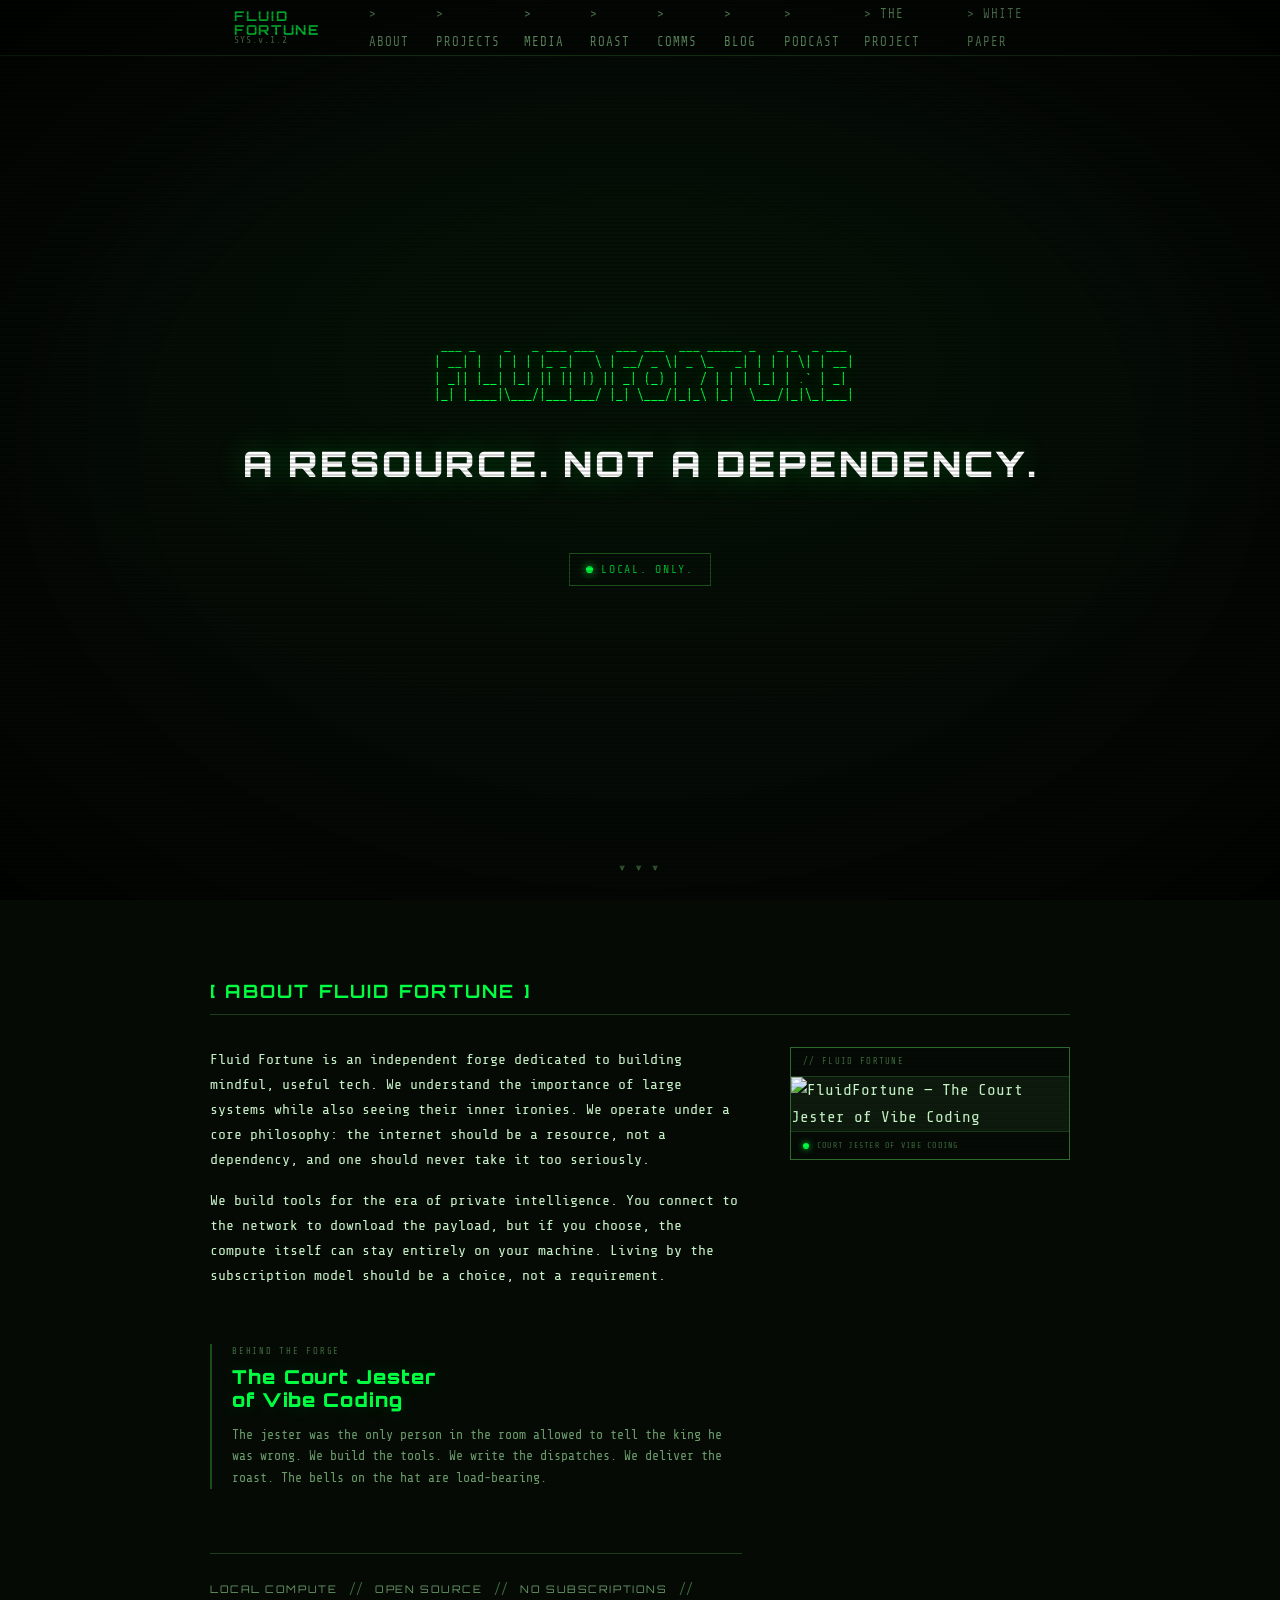
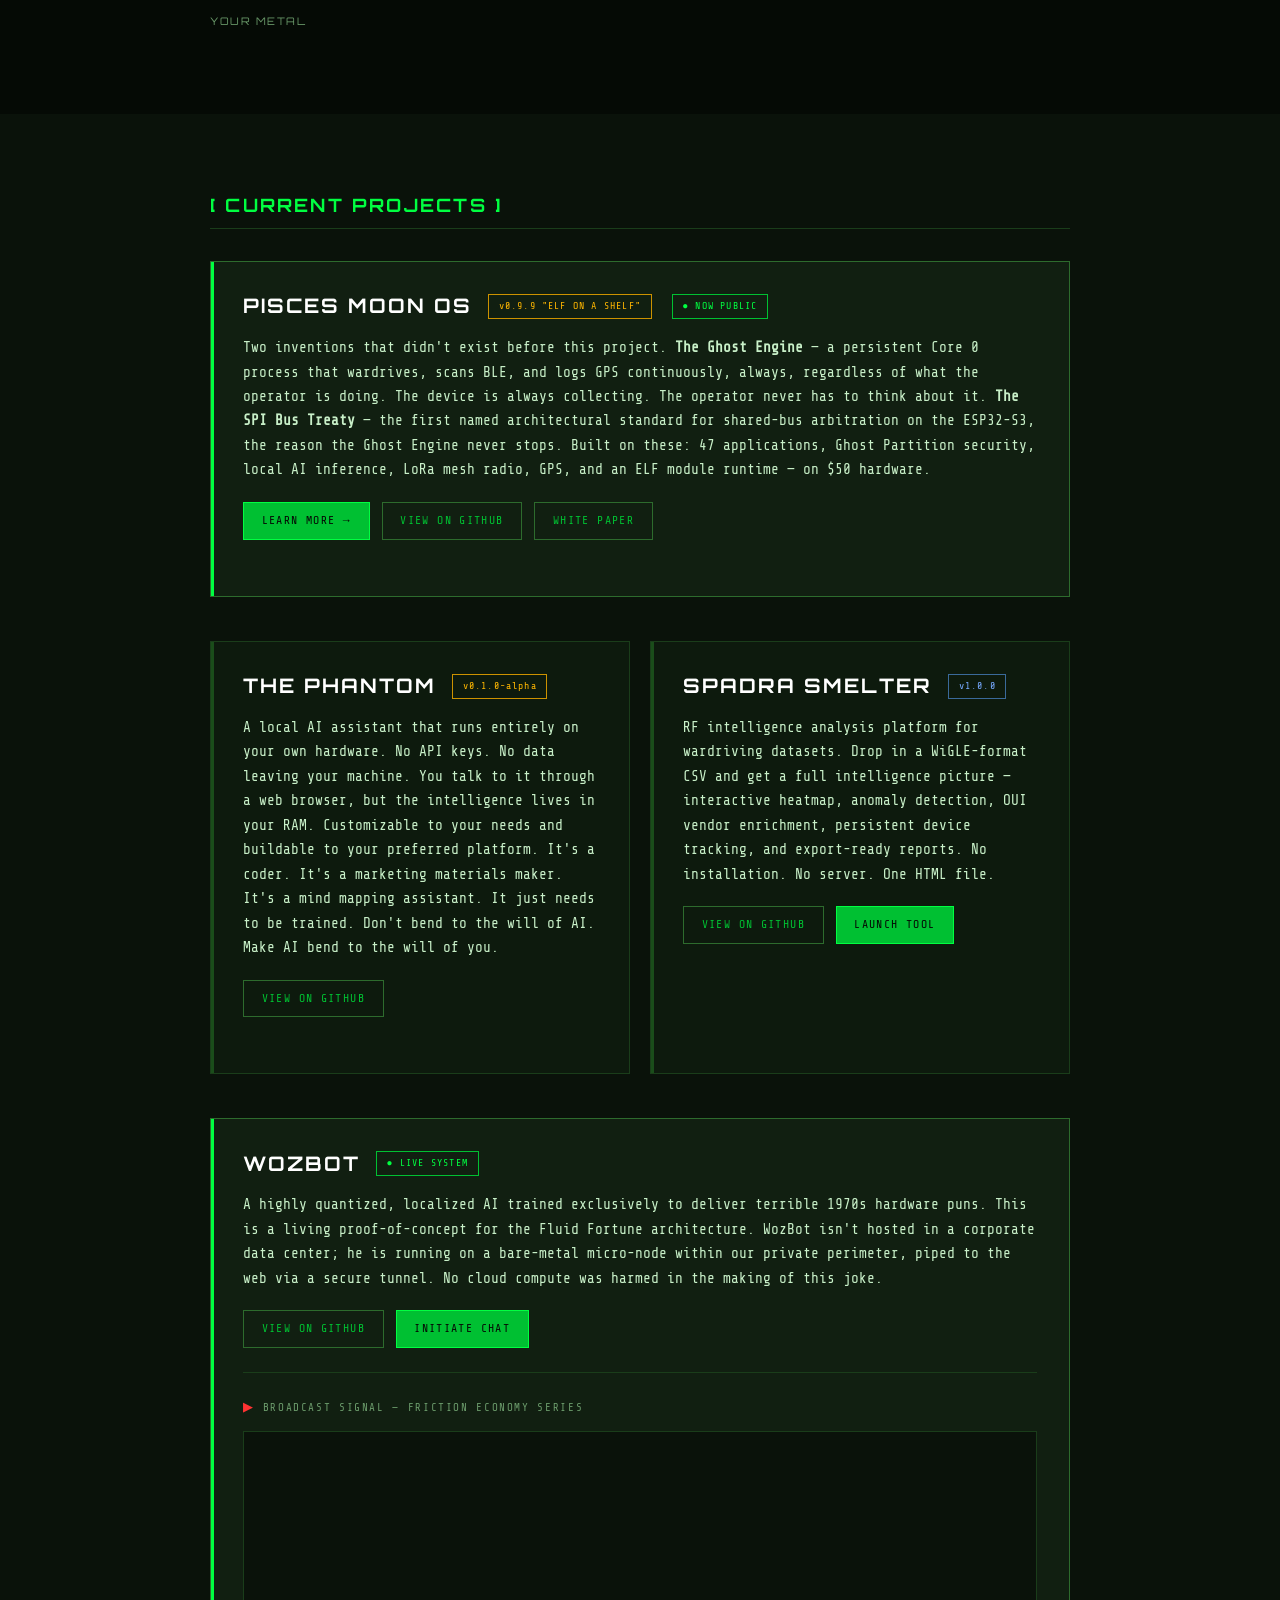
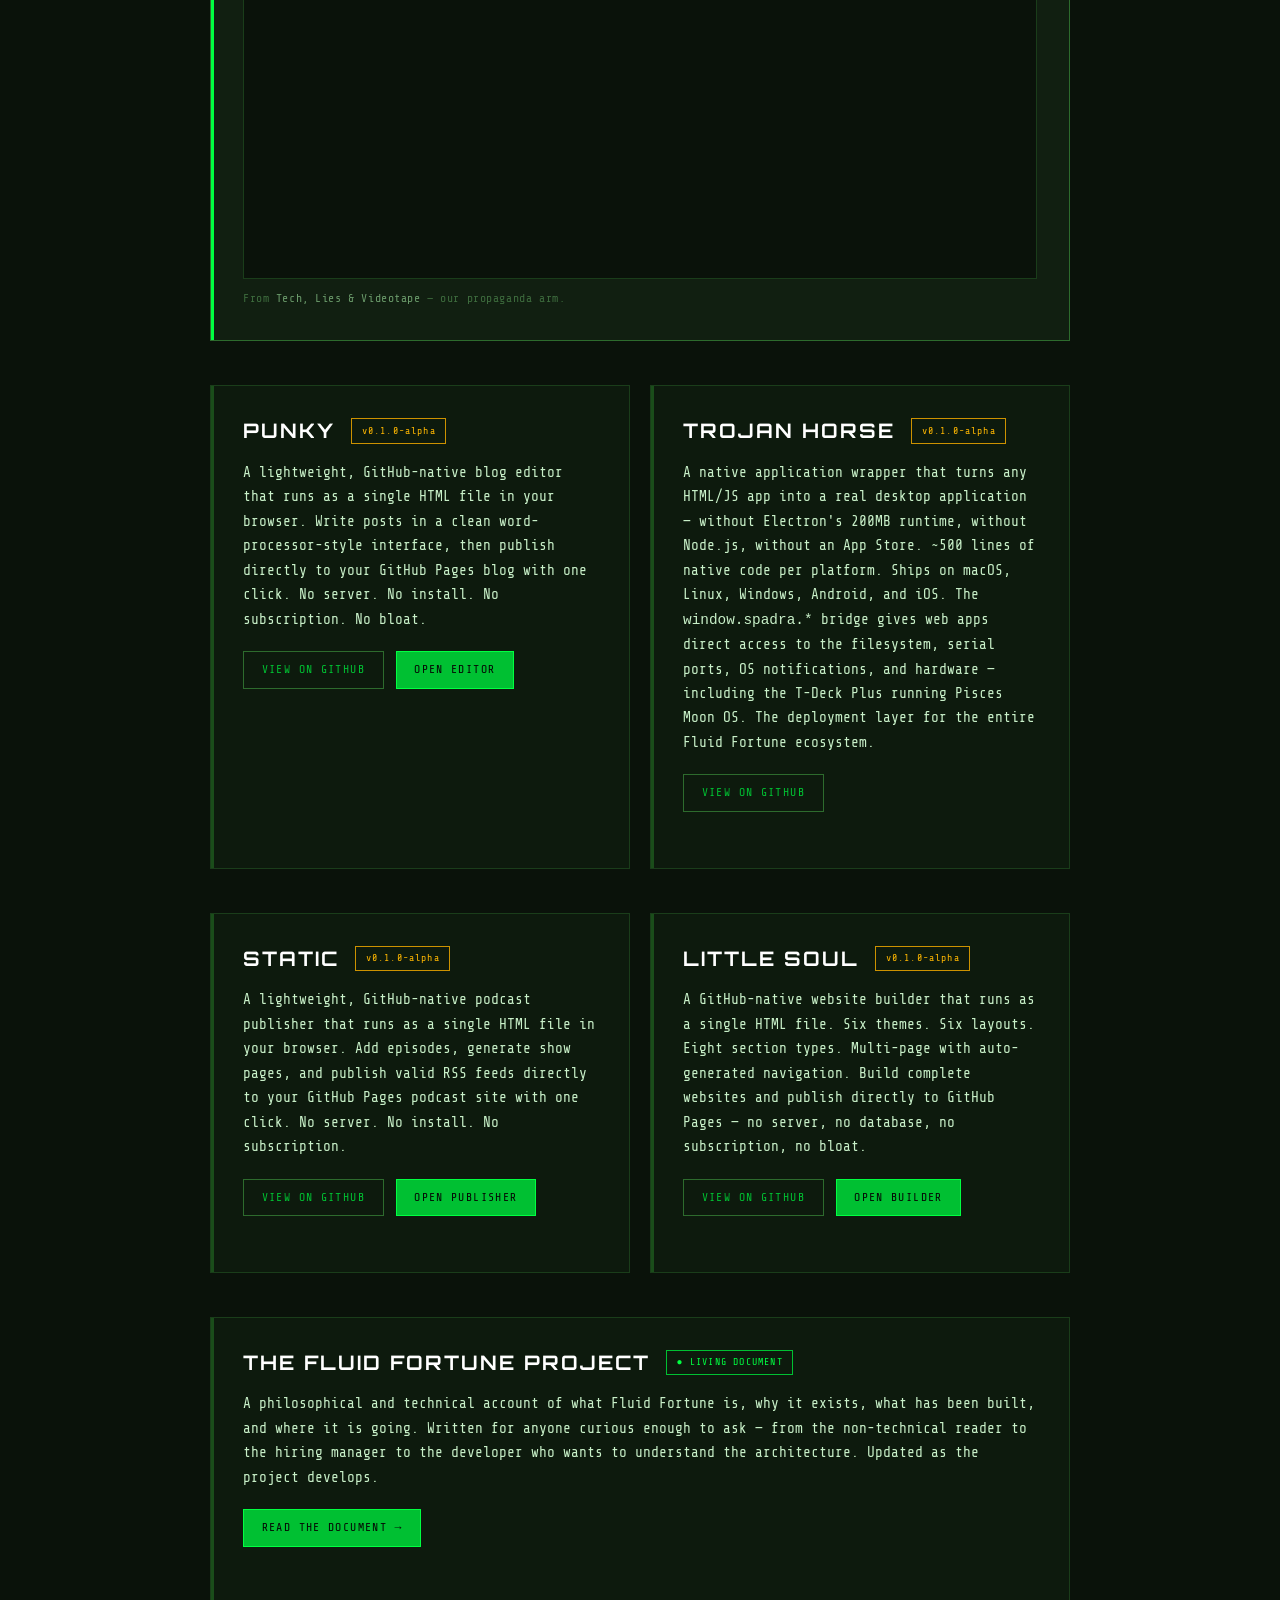
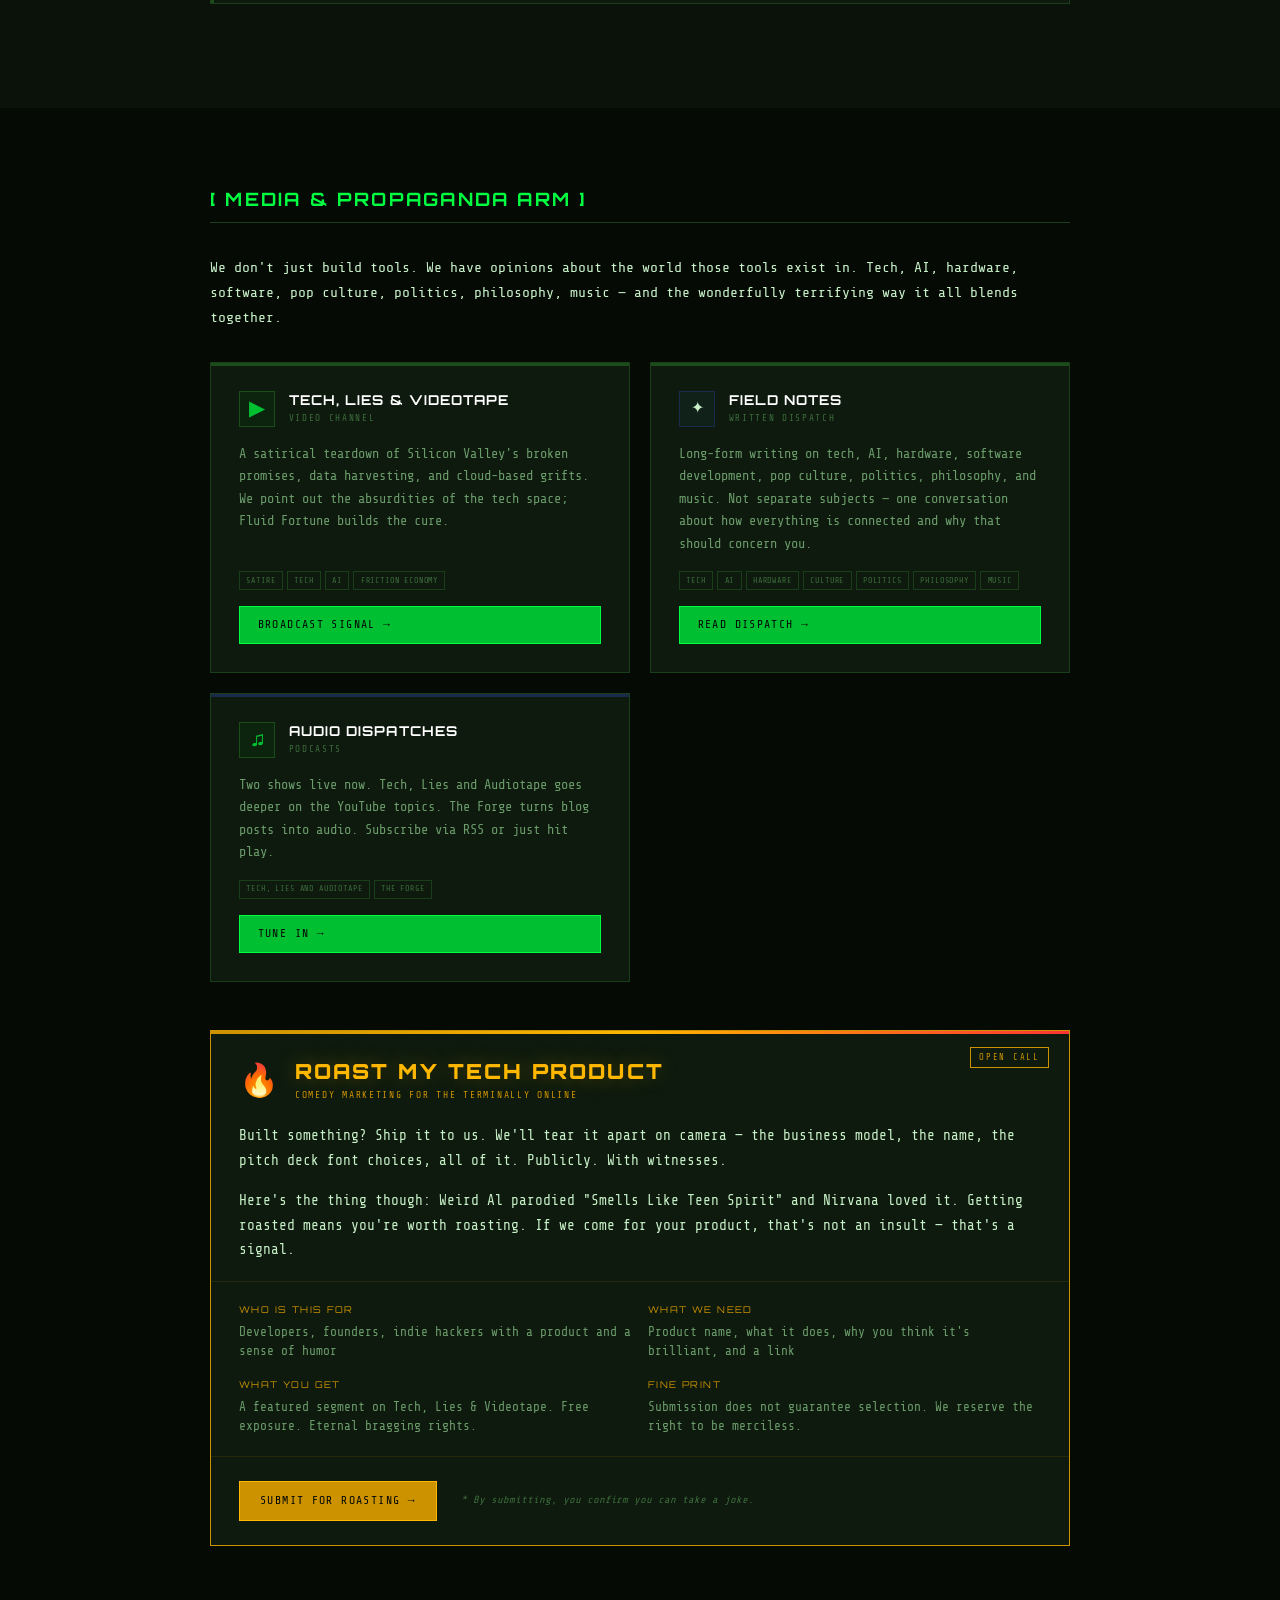
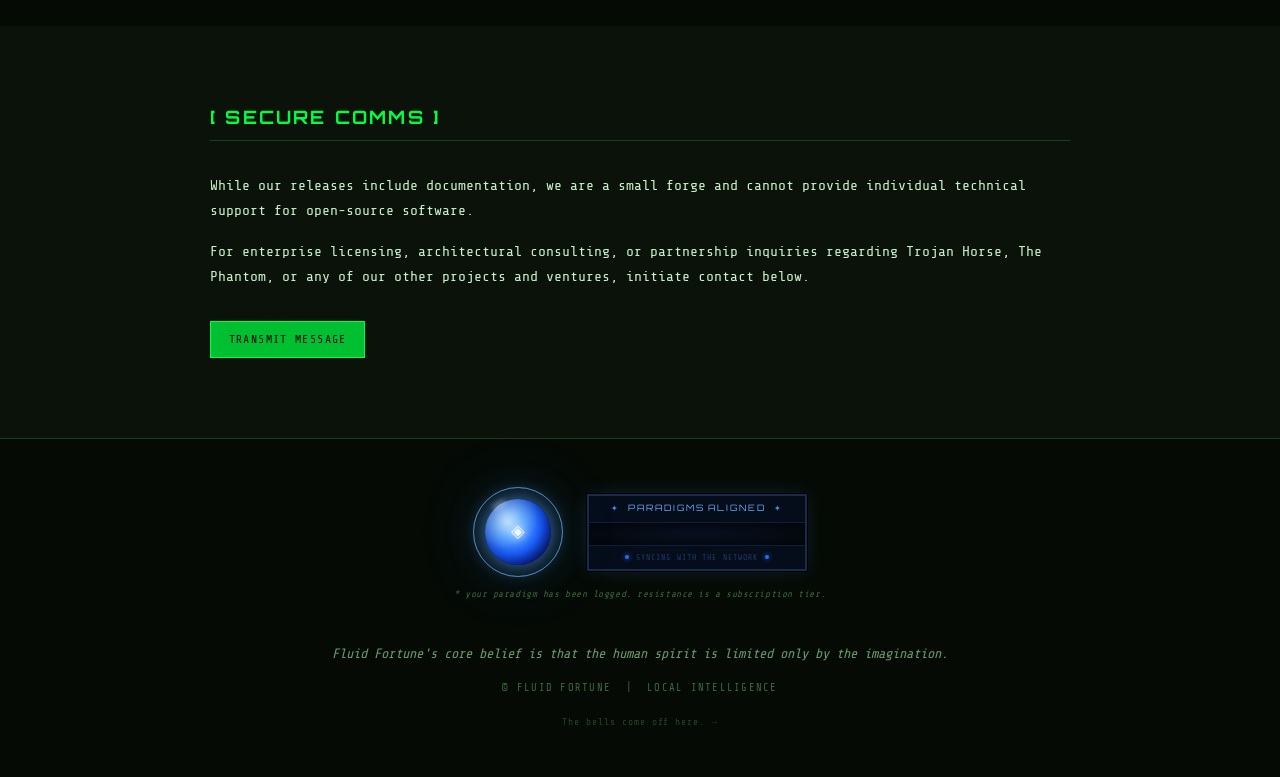
==== commit 403c8acb: "Revise project badge and description for Trojan Horse Updated project description and badge in index" ====
--- a/index.html
+++ b/index.html
@@ -3,327 +3,528 @@
 <head>
   <meta charset="UTF-8">
   <meta name="viewport" content="width=device-width, initial-scale=1.0">
-  <title>Eric Becker — Portfolio | Fluid Fortune</title>
-  <meta name="description" content="Professional portfolio of Eric Becker — independent developer, systems architect, and founder of Fluid Fortune.">
-  <link rel="canonical" href="https://portfolio.fluidfortune.com">
+  <title>Fluid Fortune | Local Intelligence</title>
+  <meta name="description" content="A RESOURCE. NOT A DEPENDENCY. Independent forge building tools for the era of private intelligence.">
+
+  <!-- Open Graph -->
+  <meta property="og:type" content="website">
+  <meta property="og:url" content="https://fluidfortune.com">
+  <meta property="og:title" content="Fluid Fortune | Local Intelligence">
+  <meta property="og:description" content="A RESOURCE. NOT A DEPENDENCY. Independent forge building tools for the era of private intelligence.">
+  <meta property="og:image" content="https://fluidfortune.com/courtjester.jpg">
+  <meta property="og:image:width" content="820">
+  <meta property="og:image:height" content="1024">
+  <meta property="og:image:alt" content="FluidFortune — The Court Jester of Vibe Coding">
+  <meta property="og:site_name" content="Fluid Fortune">
+
+  <!-- Twitter/X Card -->
+  <meta name="twitter:card" content="summary_large_image">
+  <meta name="twitter:title" content="Fluid Fortune | Local Intelligence">
+  <meta name="twitter:description" content="A RESOURCE. NOT A DEPENDENCY. Independent forge building tools for the era of private intelligence.">
+  <meta name="twitter:image" content="https://fluidfortune.com/courtjester.jpg">
+  <meta name="twitter:image:alt" content="FluidFortune — The Court Jester of Vibe Coding">
   <link rel="preconnect" href="https://fonts.googleapis.com">
-  <link rel="preload" as="style" href="https://fonts.googleapis.com/css2?family=Playfair+Display:ital,wght@0,400;0,600;0,900;1,400;1,600&family=Source+Serif+4:ital,opsz,wght@0,8..60,300;0,8..60,400;0,8..60,600;1,8..60,300;1,8..60,400&family=DM+Mono:wght@300;400;500&display=swap" onload="this.onload=null;this.rel='stylesheet'">
-  <noscript><link rel="stylesheet" href="https://fonts.googleapis.com/css2?family=Playfair+Display:ital,wght@0,400;0,600;0,900;1,400;1,600&family=Source+Serif+4:ital,opsz,wght@0,8..60,300;0,8..60,400;0,8..60,600;1,8..60,300;1,8..60,400&family=DM+Mono:wght@300;400;500&display=swap"></noscript>
-  <style>
-    :root{--paper:#faf8f4;--paper-dark:#f0ede6;--ink:#1a1614;--ink-mid:#4a4340;--ink-light:#8a7f78;--ink-faint:#c5bdb5;--accent:#c17f3a;--accent-dim:#9a6128;--accent-pale:#f5ead8;--rule:#ddd8d0;--green:#2d5a3d;--green-pale:#e8f0eb;--font-disp:'Playfair Display',Georgia,serif;--font-body:'Source Serif 4',Georgia,serif;--font-mono:'DM Mono',monospace;--page-w:1100px;--content-w:660px;}
-    *,*::before,*::after{box-sizing:border-box;margin:0;padding:0}
-    html{font-size:16px;scroll-behavior:smooth}
-    body{background:var(--paper);color:var(--ink);font-family:var(--font-body);line-height:1.75;-webkit-font-smoothing:antialiased}
-    .page{max-width:var(--page-w);margin:0 auto;padding:0 2.5rem}
-    /* MASTHEAD */
-    .masthead{padding:3rem 0 2rem;border-bottom:2px solid var(--ink);display:flex;justify-content:space-between;align-items:flex-end;gap:2rem;flex-wrap:wrap}
-    .masthead-eyebrow{font-family:var(--font-mono);font-size:.62rem;letter-spacing:.2em;color:var(--ink-light);margin-bottom:.4rem}
-    .masthead-name{font-family:var(--font-disp);font-size:clamp(2.2rem,5vw,3.5rem);font-weight:900;letter-spacing:-.02em;line-height:1;color:var(--ink)}
-    .masthead-role{font-family:var(--font-body);font-size:.95rem;color:var(--ink-mid);font-style:italic;font-weight:300;margin-top:.4rem}
-    .masthead-right{text-align:right}
-    .masthead-right a{display:block;font-family:var(--font-mono);font-size:.63rem;color:var(--ink-mid);text-decoration:none;letter-spacing:.05em;line-height:2.2;transition:color .15s}
-    .masthead-right a:hover{color:var(--accent)}
-    .masthead-right a.hl{color:var(--accent-dim);font-weight:500}
-    /* NAV */
-    .site-nav{border-bottom:1px solid var(--rule);position:sticky;top:0;background:var(--paper);z-index:100}
-    .site-nav-inner{max-width:var(--page-w);margin:0 auto;padding:0 2.5rem;display:flex;gap:2rem}
-    .site-nav a{font-family:var(--font-mono);font-size:.6rem;letter-spacing:.12em;color:var(--ink-light);text-decoration:none;padding:.75rem 0;border-bottom:2px solid transparent;transition:color .15s,border-color .15s;display:inline-block}
-    .site-nav a:hover{color:var(--accent);border-bottom-color:var(--accent)}
-    .site-nav .nav-right{margin-left:auto}
-    /* COLUMNS */
-    .columns{display:flex;gap:3.5rem;align-items:flex-start;padding-bottom:6rem}
-    .content{flex:1;min-width:0}
-    /* SIDEBAR */
-    .sidebar{width:255px;flex-shrink:0;padding-top:3rem;position:sticky;top:44px}
-    .sidebar-block{border:1px solid var(--rule);background:var(--paper-dark);padding:1.25rem;margin-bottom:1.25rem}
-    .sidebar-label{font-family:var(--font-mono);font-size:.55rem;letter-spacing:.2em;color:var(--ink-light);text-transform:uppercase;padding-bottom:.5rem;margin-bottom:.75rem;border-bottom:1px solid var(--rule);display:block}
-    .sidebar-stat{display:flex;justify-content:space-between;align-items:baseline;padding:.3rem 0;border-bottom:1px solid var(--rule);gap:.5rem}
-    .sidebar-stat:last-child{border-bottom:none}
-    .sidebar-stat-label{font-size:.82rem;color:var(--ink-mid);font-weight:300}
-    .sidebar-stat-val{font-family:var(--font-mono);font-size:.68rem;color:var(--ink);white-space:nowrap}
-    .sidebar-block p{font-size:.85rem;color:var(--ink-mid);line-height:1.65;margin-bottom:.6rem}
-    .sidebar-block p:last-child{margin-bottom:0}
-    .sidebar-block strong{color:var(--ink);font-weight:600}
-    .sidebar-block a{display:block;font-family:var(--font-mono);font-size:.63rem;color:var(--accent-dim);text-decoration:none;line-height:2.2;letter-spacing:.04em;transition:color .15s}
-    .sidebar-block a:hover{color:var(--ink)}
-    /* STATEMENT */
-    .statement{padding:3rem 0 0}
-    .statement p{font-size:1rem;line-height:1.85;color:var(--ink-mid);margin-bottom:1rem;font-weight:300;max-width:var(--content-w)}
-    .statement strong{color:var(--ink);font-weight:600}
-    /* SECTION */
-    .section{padding-top:3.5rem}
-    .section-header{display:flex;align-items:center;gap:.75rem;padding-bottom:.75rem;border-bottom:1.5px solid var(--ink);margin-bottom:0}
-    .section-header::before{content:'';width:3px;height:.9rem;background:var(--accent);flex-shrink:0}
-    .section-label{font-family:var(--font-mono);font-size:.58rem;letter-spacing:.2em;color:var(--ink);text-transform:uppercase}
-    /* PROJECT ENTRY */
-    .project-entry{padding:2rem 0;border-bottom:1px solid var(--rule);max-width:var(--content-w)}
-    .project-entry:first-of-type{border-top:1px solid var(--rule);margin-top:1.25rem}
-    .project-top{display:flex;align-items:flex-start;justify-content:space-between;gap:1rem;margin-bottom:.3rem}
-    .project-num{font-family:var(--font-mono);font-size:.56rem;color:var(--ink-faint);letter-spacing:.15em;margin-bottom:.2rem}
-    .project-name{font-family:var(--font-disp);font-size:1.25rem;font-weight:600;color:var(--ink);letter-spacing:-.01em;line-height:1.15}
-    .project-badge{font-family:var(--font-mono);font-size:.54rem;letter-spacing:.1em;padding:.18rem .55rem;border:1px solid;white-space:nowrap;flex-shrink:0;margin-top:.15rem}
-    .badge-live{color:var(--green);border-color:var(--green)}
-    .badge-alpha{color:var(--accent-dim);border-color:var(--accent-dim)}
-    .badge-dev{color:var(--ink-light);border-color:var(--rule)}
-    .project-tagline{font-family:var(--font-body);font-size:.88rem;color:var(--accent-dim);font-style:italic;font-weight:300;margin-bottom:.8rem}
-    .project-desc{font-size:.9rem;color:var(--ink-mid);line-height:1.75;margin-bottom:.9rem}
-    .project-tags{display:flex;flex-wrap:wrap;gap:.3rem;margin-bottom:.9rem}
-    .tag{font-family:var(--font-mono);font-size:.54rem;letter-spacing:.08em;color:var(--ink-light);border:1px solid var(--rule);padding:.1rem .4rem;background:var(--paper-dark)}
-    .tag-sec{color:var(--green);border-color:#b8d4bf;background:var(--green-pale)}
-    .tag-feat{color:var(--accent-dim);border-color:#e8c99a;background:var(--accent-pale)}
-    .project-links{display:flex;gap:.5rem;flex-wrap:wrap}
-    .project-links a{font-family:var(--font-mono);font-size:.6rem;letter-spacing:.1em;text-decoration:none;padding:.32rem .8rem;border:1px solid;transition:.15s;display:inline-block}
-    .btn-p{color:var(--paper);background:var(--ink);border-color:var(--ink)}
-    .btn-p:hover{background:var(--accent);border-color:var(--accent)}
-    .btn-s{color:var(--ink-mid);border-color:var(--rule);background:transparent}
-    .btn-s:hover{border-color:var(--ink-mid);color:var(--ink)}
-    /* FOOTER */
-    .site-footer{border-top:2px solid var(--ink);padding:1.75rem 0;display:flex;justify-content:space-between;align-items:center;flex-wrap:wrap;gap:1rem}
-    .site-footer p{font-family:var(--font-mono);font-size:.6rem;color:var(--ink-light);letter-spacing:.05em}
-    .site-footer a{color:var(--ink-mid);text-decoration:none}
-    .site-footer a:hover{color:var(--accent)}
-    /* RESPONSIVE */
-    @media(max-width:900px){.columns{flex-direction:column;gap:0}.sidebar{width:100%;position:static;padding-top:2rem}.masthead{flex-direction:column;align-items:flex-start}.masthead-right{text-align:left}}
-    @media(max-width:600px){.page{padding:0 1.25rem}.site-nav-inner{padding:0 1.25rem;gap:1rem}.project-top{flex-direction:column;gap:.2rem}}
-  </style>
+  <link rel="preconnect" href="https://fonts.gstatic.com" crossorigin>
+  <link href="https://fonts.googleapis.com/css2?family=Share+Tech+Mono&family=Orbitron:wght@400;700;900&family=VT323&display=swap" rel="stylesheet">
+  <link rel="stylesheet" href="style.css">
 </head>
 <body>
 
-<div class="page">
-  <header class="masthead">
-    <div>
-      <div class="masthead-eyebrow">Professional Portfolio — April 2026</div>
-      <div class="masthead-name">Eric Becker</div>
-      <div class="masthead-role">Independent Developer &amp; Systems Architect — Fluid Fortune</div>
+  <!-- Scanline overlay -->
+  <div class="scanlines" aria-hidden="true"></div>
+  <!-- CRT vignette -->
+  <div class="vignette" aria-hidden="true"></div>
+
+  <!-- ═══════════════════════════════════════ NAV -->
+  <nav class="nav" id="nav">
+    <div class="nav-inner">
+      <div class="nav-logo">
+        <span class="nav-logo-text">FLUID FORTUNE</span>
+        <span class="nav-version">SYS.v.1.2</span>
+      </div>
+      <button class="nav-toggle" id="navToggle" aria-label="Toggle menu">[ MENU ]</button>
+      <ul class="nav-links" id="navLinks">
+        <li><a href="#about">&gt; ABOUT</a></li>
+        <li><a href="#projects">&gt; PROJECTS</a></li>
+        <li><a href="#media">&gt; MEDIA</a></li>
+        <li><a href="#roast">&gt; ROAST</a></li>
+        <li><a href="#comms">&gt; COMMS</a></li>
+        <li><a href="https://blog.fluidfortune.com" target="_blank">&gt; BLOG</a></li>
+        <li><a href="https://podcast.fluidfortune.com" target="_blank">&gt; PODCAST</a></li>
+        <li><a href="project.html">&gt; THE PROJECT</a></li>
+        <li><a href="sovereignty.html">&gt; WHITE PAPER</a></li>
+      </ul>
     </div>
-    <div class="masthead-right">
-      <a href="mailto:forge@fluidfortune.com">forge@fluidfortune.com</a>
-      <a href="https://fluidfortune.com" target="_blank">fluidfortune.com</a>
-      <a href="https://github.com/FluidFortune" target="_blank">github.com/FluidFortune</a>
-      <a href="https://fluidfortune.com/sovereignty.html" class="hl" target="_blank">Sovereignty White Paper →</a>
+  </nav>
+
+  <!-- ═══════════════════════════════════════ HERO -->
+  <header class="hero" id="top">
+    <div class="hero-inner">
+      <div class="hero-ascii" aria-label="Fluid Fortune">
+        <pre class="ascii-art" id="asciiArt">
+  ___ _    _   _ ___ ___   ___ ___  ___ _____ _   _ _  _ ___ 
+ | __| |  | | | |_ _|   \ | __/ _ \| _ \_   _| | | | \| | __|
+ | _|| |__| |_| || || |) || _| (_) |   / | | | |_| | .` | _| 
+ |_| |____|\___/|___|___/ |_| \___/|_|_\ |_|  \___/|_|\_|___|</pre>
+        <div class="ascii-mobile" aria-hidden="true">FLUID<br>FORTUNE</div>
+      </div>
+      <div class="hero-tagline">
+        <h1 class="tagline-main">A RESOURCE.<span class="tagline-break"> NOT A DEPENDENCY.</span></h1>
+        <p class="tagline-sub">We use the network to gather the data.<br>But the intelligence runs on your metal.</p>
+      </div>
+      <div class="hero-status">
+        <span class="status-dot"></span>
+        <span class="status-text">LOCAL. ONLY.</span>
+      </div>
     </div>
+    <div class="hero-scroll-hint" aria-hidden="true">▼ ▼ ▼</div>
   </header>
-</div>
-
-<nav class="site-nav">
-  <div class="site-nav-inner">
-    <a href="#statement">Statement</a>
-    <a href="#embedded">Embedded &amp; OS</a>
-    <a href="#ai">Local AI</a>
-    <a href="#security">Security</a>
-    <a href="#publishing">Publishing</a>
-    <a href="https://fluidfortune.com" target="_blank" class="nav-right">Main Site →</a>
-  </div>
-</nav>
-
-<div class="page">
-  <div class="columns">
-    <main class="content">
-
-      <div class="statement" id="statement">
-        <p>I build tools for the era of private intelligence. Every project in this portfolio starts from the same premise: <strong>the person using the compute should be the person in control of the compute.</strong> Not the platform. Not the subscription service. Not the company whose terms of service changed last Tuesday.</p>
-        <p>The work documented here was built in approximately one month in early 2026. It produced two primary inventions that did not exist before this project. <strong>The Ghost Engine</strong> — a persistent Core 0 intelligence collection process that wardrives, scans BLE, and logs GPS continuously, always, regardless of what the operator is doing, on a $50 device. And <strong>the SPI Bus Treaty</strong> — the first named architectural standard for shared-bus arbitration on the ESP32-S3, now part of the public technical literature, which is the reason the Ghost Engine never stops. The Ghost Engine is the operational paradigm. The Treaty is the engineering standard that makes it possible. Five additional engineering solutions with no prior documented existence for this platform accompany them, along with a distributed local AI agent framework, two security analysis tools, two open-source publishing tools, and a STRIDE-based threat modeling tool — all deployed, all verifiable against public codebases, all built under the <strong>Clark Beddows Protocol</strong>: local first, no gatekeepers, you own everything.</p>
-        <p>The receipt for the embedded OS work is $144. The enterprise equivalent is measurably higher. That gap is the argument.</p>
-      </div>
-
-      <!-- EMBEDDED -->
-      <div class="section" id="embedded">
-        <div class="section-header"><span class="section-label">Embedded Systems &amp; Operating Systems</span></div>
-
-        <div class="project-entry">
-          <div class="project-top">
-            <div><div class="project-num">01</div><div class="project-name">Pisces Moon OS</div></div>
-            <span class="project-badge badge-live">● LIVE</span>
-          </div>
-          <div class="project-tagline">The Ghost Engine never stops. The SPI Bus Treaty is why.</div>
-          <p class="project-desc"><strong>The Ghost Engine</strong> is the operational paradigm: a persistent Core 0 process that wardrives, scans BLE beacons, and logs GPS coordinates continuously — always, regardless of what the operator is doing on Core 1. You can play a game. Use the AI terminal. Browse files. The Ghost Engine never stops. The operator never has to think about it. No previous ESP32-S3 project implemented this architecture. It did not exist before this project.</p>
-          <p class="project-desc"><strong>The SPI Bus Treaty</strong> is the engineering standard that makes the Ghost Engine possible. A formal behavioral protocol governing shared-bus arbitration on the ESP32-S3 — the first of its kind, now part of the public technical literature. Without it, the Ghost Engine and the LoRa radio destroy each other over the shared SPI bus. With it, Core 0 runs unconditionally and indefinitely under real-world field conditions.</p>
-          <p class="project-desc">Built on this foundation: 47 applications, hardware-secured Ghost Partition with sub-millisecond data destruction, local AI inference, LoRa mesh radio, and an ELF module runtime for SD card app deployment without reflashing — on a $50 device.</p>
-          <div class="project-tags"><span class="tag tag-feat">Ghost Engine</span><span class="tag tag-feat">SPI Bus Treaty</span><span class="tag tag-feat">Origin Project</span><span class="tag tag-sec">Security</span><span class="tag">ESP32-S3</span><span class="tag">C++</span><span class="tag">FreeRTOS</span><span class="tag">Dual-Core</span><span class="tag">RF Intelligence</span><span class="tag">AGPL-3.0</span></div>
-          <div class="project-links">
-            <a href="pisces-moon-os.html" class="btn-p">PROJECT DETAIL →</a>
-            <a href="https://github.com/FluidFortune/pisces-moon-os" class="btn-s" target="_blank" rel="noopener">GITHUB</a>
-            <a href="https://fluidfortune.com/sovereignty.html" class="btn-s" target="_blank" rel="noopener">WHITE PAPER</a>
+
+  <main>
+
+    <!-- ═══════════════════════════════════════ ABOUT -->
+    <section class="section" id="about">
+      <div class="section-inner">
+        <h2 class="section-title">[ ABOUT FLUID FORTUNE ]</h2>
+        <div class="about-layout">
+          <div class="about-text">
+            <div class="section-body">
+              <p>Fluid Fortune is an independent forge dedicated to building mindful, useful tech. We understand the importance of large systems while also seeing their inner ironies. We operate under a core philosophy: the internet should be a resource, not a dependency, and one should never take it too seriously.</p>
+              <p>We build tools for the era of private intelligence. You connect to the network to download the payload, but if you choose, the compute itself can stay entirely on your machine. Living by the subscription model should be a choice, not a requirement.</p>
+            </div>
+            <div class="jester-identity">
+              <div class="jester-tag">BEHIND THE FORGE</div>
+              <h3 class="jester-title">The Court Jester<br>of Vibe Coding</h3>
+              <p class="jester-desc">The jester was the only person in the room allowed to tell the king he was wrong. We build the tools. We write the dispatches. We deliver the roast. The bells on the hat are load-bearing.</p>
+            </div>
+            <div class="manifesto-rail">
+              <div class="rail-item">LOCAL COMPUTE</div>
+              <div class="rail-divider">//</div>
+              <div class="rail-item">OPEN SOURCE</div>
+              <div class="rail-divider">//</div>
+              <div class="rail-item">NO SUBSCRIPTIONS</div>
+              <div class="rail-divider">//</div>
+              <div class="rail-item">YOUR METAL</div>
+            </div>
+          </div>
+          <div class="about-image-wrap">
+            <div class="jester-frame">
+              <div class="jester-frame-label">// FLUID FORTUNE</div>
+              <img src="courtjester.jpg" alt="FluidFortune — The Court Jester of Vibe Coding" class="jester-img">
+              <div class="jester-frame-footer">
+                <span class="jester-scan"></span>
+                COURT JESTER OF VIBE CODING
+              </div>
+            </div>
           </div>
         </div>
-
-        <div class="project-entry">
-          <div class="project-top">
-            <div><div class="project-num">02</div><div class="project-name">Pisces Moon Linux</div></div>
-            <span class="project-badge badge-alpha">IN DEVELOPMENT</span>
-          </div>
-          <div class="project-tagline">Sovereign compute on hardware the industry declared obsolete</div>
-          <p class="project-desc">A custom Debian-based Linux distribution targeting x86 and ARM hardware from 2012–2016. The initial target is the Fujitsu Stylistic Q508 — a 10-inch tablet available for $50–100 on the secondary market — turned into a complete security analysis workstation with native integration of the Pisces Moon OS T-Deck Plus as a dedicated radio coprocessor.</p>
-          <div class="project-tags"><span class="tag tag-sec">Security</span><span class="tag">Linux</span><span class="tag">Debian</span><span class="tag">x86</span><span class="tag">ARM</span><span class="tag">AGPL-3.0</span></div>
-          <div class="project-links">
-            <a href="pisces-moon-linux.html" class="btn-p">PROJECT DETAIL →</a>
-            <a href="https://github.com/FluidFortune/pisces-moon-linux" class="btn-s" target="_blank" rel="noopener">GITHUB</a>
-          </div>
+      </div>
+    </section>
+
+    <!-- ═══════════════════════════════════════ PROJECTS -->
+    <section class="section section--dark" id="projects">
+      <div class="section-inner">
+        <h2 class="section-title">[ CURRENT PROJECTS ]</h2>
+
+        <!-- PROJECT GRID — 2 col desktop, 1 col mobile, built for 4 -->
+        <div class="project-grid">
+
+          <!-- PISCES MOON OS — origin project, full width -->
+          <article class="project-card project-card--wide project-card--featured" style="grid-column: 1 / -1;">
+            <div class="project-header">
+              <h3 class="project-name">PISCES MOON OS</h3>
+              <span class="project-badge project-badge--alpha">v0.9.9 "ELF ON A SHELF"</span>
+              <span class="project-badge project-badge--live" style="margin-left:.25rem">● NOW PUBLIC</span>
+            </div>
+            <p class="project-desc">Two inventions that didn't exist before this project. <strong>The Ghost Engine</strong> — a persistent Core 0 process that wardrives, scans BLE, and logs GPS continuously, always, regardless of what the operator is doing. The device is always collecting. The operator never has to think about it. <strong>The SPI Bus Treaty</strong> — the first named architectural standard for shared-bus arbitration on the ESP32-S3, the reason the Ghost Engine never stops. Built on these: 47 applications, Ghost Partition security, local AI inference, LoRa mesh radio, GPS, and an ELF module runtime — on $50 hardware.</p>
+            <div class="project-links">
+              <a href="pisces-moon.html" class="btn btn--primary">LEARN MORE →</a>
+              <a href="https://github.com/FluidFortune/pisces-moon-os" class="btn" target="_blank" rel="noopener">VIEW ON GITHUB</a>
+              <a href="sovereignty.html" class="btn" target="_blank" rel="noopener">WHITE PAPER</a>
+            </div>
+          </article>
+
+          <!-- THE PHANTOM -->
+          <article class="project-card">
+            <div class="project-header">
+              <h3 class="project-name">THE PHANTOM</h3>
+              <span class="project-badge project-badge--alpha">v0.1.0-alpha</span>
+            </div>
+            <p class="project-desc">A local AI assistant that runs entirely on your own hardware. No API keys. No data leaving your machine. You talk to it through a web browser, but the intelligence lives in your RAM. Customizable to your needs and buildable to your preferred platform. It's a coder. It's a marketing materials maker. It's a mind mapping assistant. It just needs to be trained. Don't bend to the will of AI. Make AI bend to the will of you.</p>
+            <div class="project-links">
+              <a href="https://github.com/FluidFortune/The-Phantom" class="btn" target="_blank" rel="noopener">VIEW ON GITHUB</a>
+            </div>
+          </article>
+
+          <!-- SPADRA SMELTER -->
+          <article class="project-card">
+            <div class="project-header">
+              <h3 class="project-name">SPADRA SMELTER</h3>
+              <span class="project-badge project-badge--version">v1.0.0</span>
+            </div>
+            <p class="project-desc">RF intelligence analysis platform for wardriving datasets. Drop in a WiGLE-format CSV and get a full intelligence picture — interactive heatmap, anomaly detection, OUI vendor enrichment, persistent device tracking, and export-ready reports. No installation. No server. One HTML file.</p>
+            <div class="project-links">
+              <a href="https://github.com/FluidFortune/spadra_smelter" class="btn" target="_blank" rel="noopener">VIEW ON GITHUB</a>
+              <a href="https://spadra-smelter.fluidfortune.com" class="btn btn--primary" target="_blank" rel="noopener">LAUNCH TOOL</a>
+            </div>
+          </article>
+
+          <!-- WOZBOT — spans full width to accommodate the video -->
+          <article class="project-card project-card--featured project-card--wide" id="wozbot">
+            <div class="project-header">
+              <h3 class="project-name">WOZBOT</h3>
+              <span class="project-badge project-badge--live">● LIVE SYSTEM</span>
+            </div>
+            <p class="project-desc">A highly quantized, localized AI trained exclusively to deliver terrible 1970s hardware puns. This is a living proof-of-concept for the Fluid Fortune architecture. WozBot isn't hosted in a corporate data center; he is running on a bare-metal micro-node within our private perimeter, piped to the web via a secure tunnel. No cloud compute was harmed in the making of this joke.</p>
+            <div class="project-links">
+              <a href="https://github.com/fluidfortune/wozbot" class="btn" target="_blank" rel="noopener">VIEW ON GITHUB</a>
+              <a href="https://wozbot.fluidfortune.com" class="btn btn--primary" target="_blank" rel="noopener">INITIATE CHAT</a>
+            </div>
+            <div class="video-block">
+              <div class="video-block-label">
+                <span class="label-icon">▶</span>
+                BROADCAST SIGNAL — FRICTION ECONOMY SERIES
+              </div>
+              <div class="video-wrapper" id="videoWrapper">
+                <iframe
+                  src="https://www.youtube.com/embed/uBRtHnzRDLo"
+                  title="Friction Economy — WozBot | Tech, Lies &amp; Videotape"
+                  frameborder="0"
+                  allow="accelerometer; autoplay; clipboard-write; encrypted-media; gyroscope; picture-in-picture; web-share"
+                  allowfullscreen>
+                </iframe>
+              </div>
+              <div class="video-block-footer">
+                From <a href="https://techliesandvideotape.com" target="_blank" rel="noopener">Tech, Lies &amp; Videotape</a> — our propaganda arm.
+              </div>
+            </div>
+          </article>
+
+          <!-- PUNKY -->
+          <article class="project-card">
+            <div class="project-header">
+              <h3 class="project-name">PUNKY</h3>
+              <span class="project-badge project-badge--alpha">v0.1.0-alpha</span>
+            </div>
+            <p class="project-desc">A lightweight, GitHub-native blog editor that runs as a single HTML file in your browser. Write posts in a clean word-processor-style interface, then publish directly to your GitHub Pages blog with one click. No server. No install. No subscription. No bloat.</p>
+            <div class="project-links">
+              <a href="https://github.com/FluidFortune/punky" class="btn" target="_blank" rel="noopener">VIEW ON GITHUB</a>
+              <a href="https://punky.fluidfortune.com" class="btn btn--primary" target="_blank" rel="noopener">OPEN EDITOR</a>
+            </div>
+          </article>
+
+          <!-- TROJAN HORSE -->
+          <article class="project-card">
+            <div class="project-header">
+              <h3 class="project-name">TROJAN HORSE</h3>
+              <span class="project-badge project-badge--alpha">v0.1.0-alpha</span>
+            </div>
+            <p class="project-desc">A native application wrapper that turns any HTML/JS app into a real desktop application — without Electron's 200MB runtime, without Node.js, without an App Store. ~500 lines of native code per platform. Ships on macOS, Linux, Windows, Android, and iOS. The <code>window.spadra.*</code> bridge gives web apps direct access to the filesystem, serial ports, OS notifications, and hardware — including the T-Deck Plus running Pisces Moon OS. The deployment layer for the entire Fluid Fortune ecosystem.</p>
+            <div class="project-links">
+              <a href="https://github.com/FluidFortune/trojan-horse" class="btn" target="_blank" rel="noopener">VIEW ON GITHUB</a>
+            </div>
+          </article>
+
+          <!-- STATIC -->
+          <article class="project-card">
+            <div class="project-header">
+              <h3 class="project-name">STATIC</h3>
+              <span class="project-badge project-badge--alpha">v0.1.0-alpha</span>
+            </div>
+            <p class="project-desc">A lightweight, GitHub-native podcast publisher that runs as a single HTML file in your browser. Add episodes, generate show pages, and publish valid RSS feeds directly to your GitHub Pages podcast site with one click. No server. No install. No subscription.</p>
+            <div class="project-links">
+              <a href="https://github.com/FluidFortune/static" class="btn" target="_blank" rel="noopener">VIEW ON GITHUB</a>
+              <a href="https://static.fluidfortune.com" class="btn btn--primary" target="_blank" rel="noopener">OPEN PUBLISHER</a>
+            </div>
+          </article>
+
+          <!-- LITTLE SOUL -->
+          <article class="project-card">
+            <div class="project-header">
+              <h3 class="project-name">LITTLE SOUL</h3>
+              <span class="project-badge project-badge--alpha">v0.1.0-alpha</span>
+            </div>
+            <p class="project-desc">A GitHub-native website builder that runs as a single HTML file. Six themes. Six layouts. Eight section types. Multi-page with auto-generated navigation. Build complete websites and publish directly to GitHub Pages — no server, no database, no subscription, no bloat.</p>
+            <div class="project-links">
+              <a href="https://github.com/FluidFortune/little-soul" class="btn" target="_blank" rel="noopener">VIEW ON GITHUB</a>
+              <a href="https://little-soul.fluidfortune.com" class="btn btn--primary" target="_blank" rel="noopener">OPEN BUILDER</a>
+            </div>
+          </article>
+
+          <!-- THE PROJECT — living document, spans full width -->
+          <article class="project-card project-card--wide" style="grid-column: 1 / -1;">
+            <div class="project-header">
+              <h3 class="project-name">THE FLUID FORTUNE PROJECT</h3>
+              <span class="project-badge project-badge--live">● LIVING DOCUMENT</span>
+            </div>
+            <p class="project-desc">A philosophical and technical account of what Fluid Fortune is, why it exists, what has been built, and where it is going. Written for anyone curious enough to ask — from the non-technical reader to the hiring manager to the developer who wants to understand the architecture. Updated as the project develops.</p>
+            <div class="project-links">
+              <a href="project.html" class="btn btn--primary">READ THE DOCUMENT →</a>
+            </div>
+          </article>
+
+        </div><!-- /project-grid -->
+      </div>
+    </section>
+
+    <!-- ═══════════════════════════════════════ MEDIA -->
+    <section class="section" id="media">
+      <div class="section-inner">
+
+        <h2 class="section-title">[ MEDIA &amp; PROPAGANDA ARM ]</h2>
+        <div class="section-body">
+          <p>We don't just build tools. We have opinions about the world those tools exist in. Tech, AI, hardware, software, pop culture, politics, philosophy, music — and the wonderfully terrifying way it all blends together.</p>
         </div>
-      </div>
-
-      <!-- AI -->
-      <div class="section" id="ai">
-        <div class="section-header"><span class="section-label">Local AI &amp; Intelligence</span></div>
-
-        <div class="project-entry">
-          <div class="project-top">
-            <div><div class="project-num">03</div><div class="project-name">The Phantom</div></div>
-            <span class="project-badge badge-alpha">v0.1.0-alpha</span>
-          </div>
-          <div class="project-tagline">A local AI agent framework — the body the frozen brain never had</div>
-          <p class="project-desc">A Python wrapper around Ollama that transforms a local language model into a capable intelligence agent. Before each prompt, The Phantom scrapes the web, bypasses paywalls, pulls live data from official APIs, retrieves semantic memories via ChromaDB, fetches YouTube transcripts, and reads RSS feeds — injecting everything as context before the model sees the query. The model reasons. The Phantom does everything else. No data leaves the machine.</p>
-          <div class="project-tags"><span class="tag tag-feat">Ecosystem Core — Tier 0</span><span class="tag">Python</span><span class="tag">Ollama</span><span class="tag">ChromaDB</span><span class="tag">FastAPI</span><span class="tag">AGPL-3.0</span></div>
-          <div class="project-links">
-            <a href="phantom.html" class="btn-p">PROJECT DETAIL →</a>
-            <a href="https://github.com/FluidFortune/The-Phantom" class="btn-s" target="_blank" rel="noopener">GITHUB</a>
+
+        <!-- Side-by-side media cards -->
+        <div class="media-grid">
+
+          <!-- Tech, Lies & Videotape — full width row 1 -->
+          <div class="media-card media-card--wide">
+            <div class="media-card-header">
+              <div class="media-card-icon">▶</div>
+              <div>
+                <h3 class="media-card-title">TECH, LIES &amp; VIDEOTAPE</h3>
+                <p class="media-card-sub">VIDEO CHANNEL</p>
+              </div>
+            </div>
+            <p class="media-card-desc">A satirical teardown of Silicon Valley's broken promises, data harvesting, and cloud-based grifts. We point out the absurdities of the tech space; Fluid Fortune builds the cure.</p>
+            <div class="media-card-tags">
+              <span>SATIRE</span><span>TECH</span><span>AI</span><span>FRICTION ECONOMY</span>
+            </div>
+            <a href="https://techliesandvideotape.com" class="btn btn--primary" target="_blank" rel="noopener">BROADCAST SIGNAL →</a>
+          </div>
+
+          <!-- The Blog — row 2 left -->
+          <div class="media-card">
+            <div class="media-card-header">
+              <div class="media-card-icon media-card-icon--blog">✦</div>
+              <div>
+                <h3 class="media-card-title">FIELD NOTES</h3>
+                <p class="media-card-sub">WRITTEN DISPATCH</p>
+              </div>
+            </div>
+            <p class="media-card-desc">Long-form writing on tech, AI, hardware, software development, pop culture, politics, philosophy, and music. Not separate subjects — one conversation about how everything is connected and why that should concern you.</p>
+            <div class="media-card-tags">
+              <span>TECH</span><span>AI</span><span>HARDWARE</span><span>CULTURE</span><span>POLITICS</span><span>PHILOSOPHY</span><span>MUSIC</span>
+            </div>
+            <a href="https://blog.fluidfortune.com" class="btn btn--primary" target="_blank" rel="noopener">READ DISPATCH →</a>
+          </div>
+
+          <!-- Podcasts — row 2 right -->
+          <div class="media-card media-card--amber">
+            <div class="media-card-header">
+              <div class="media-card-icon media-card-icon--podcast">♫</div>
+              <div>
+                <h3 class="media-card-title">AUDIO DISPATCHES</h3>
+                <p class="media-card-sub">PODCASTS</p>
+              </div>
+            </div>
+            <p class="media-card-desc">Two shows live now. Tech, Lies and Audiotape goes deeper on the YouTube topics. The Forge turns blog posts into audio. Subscribe via RSS or just hit play.</p>
+            <div class="media-card-tags">
+              <span>TECH, LIES AND AUDIOTAPE</span><span>THE FORGE</span>
+            </div>
+            <a href="https://podcast.fluidfortune.com" class="btn btn--primary btn--amber" target="_blank" rel="noopener">TUNE IN →</a>
+          </div>
+
+        </div><!-- /media-grid -->
+
+        <!-- ─── ROAST MY TECH PRODUCT ─── -->
+        <div class="roast-block" id="roast">
+          <div class="roast-header">
+            <div class="roast-flame" aria-hidden="true">🔥</div>
+            <div>
+              <h3 class="roast-title">ROAST MY TECH PRODUCT</h3>
+              <p class="roast-subtitle">COMEDY MARKETING FOR THE TERMINALLY ONLINE</p>
+            </div>
+          </div>
+
+          <div class="roast-body">
+            <p>Built something? Ship it to us. We'll tear it apart on camera — the business model, the name, the pitch deck font choices, all of it. Publicly. With witnesses.</p>
+            <p>Here's the thing though: Weird Al parodied "Smells Like Teen Spirit" and Nirvana loved it. Getting roasted means you're worth roasting. If we come for your product, that's not an insult — that's a signal.</p>
+          </div>
+
+          <div class="roast-terms">
+            <div class="roast-term">
+              <span class="term-label">WHO IS THIS FOR</span>
+              <span class="term-value">Developers, founders, indie hackers with a product and a sense of humor</span>
+            </div>
+            <div class="roast-term">
+              <span class="term-label">WHAT WE NEED</span>
+              <span class="term-value">Product name, what it does, why you think it's brilliant, and a link</span>
+            </div>
+            <div class="roast-term">
+              <span class="term-label">WHAT YOU GET</span>
+              <span class="term-value">A featured segment on Tech, Lies &amp; Videotape. Free exposure. Eternal bragging rights.</span>
+            </div>
+            <div class="roast-term">
+              <span class="term-label">FINE PRINT</span>
+              <span class="term-value">Submission does not guarantee selection. We reserve the right to be merciless.</span>
+            </div>
+          </div>
+
+          <div class="roast-cta">
+            <a href="mailto:roast@fluidfortune.com?subject=Roast%20My%20Tech%20Product%20%E2%80%94%20%5BYour%20Product%20Name%5D&body=Product%20Name:%0AWhat%20it%20does:%0AWhy%20it%27s%20brilliant:%0ALink:" class="btn btn--roast">
+              SUBMIT FOR ROASTING →
+            </a>
+            <p class="roast-disclaimer">* By submitting, you confirm you can take a joke.</p>
           </div>
         </div>
 
-        <div class="project-entry">
-          <div class="project-top">
-            <div><div class="project-num">04</div><div class="project-name">WozBot</div></div>
-            <span class="project-badge badge-live">● LIVE</span>
-          </div>
-          <div class="project-tagline">A live AI service on bare metal — no cloud, no AWS, no term sheet</div>
-          <p class="project-desc">A publicly accessible AI chatbot running on a MicroPC the size of a paperback book, tunneled to the public internet via Cloudflare. Demonstrates that a functional public AI service requires neither AWS infrastructure nor venture capital. Named after Steve Wozniak's 1970s Dial-A-Joke phone line.</p>
-          <div class="project-tags"><span class="tag tag-sec">Proof of Concept</span><span class="tag">llama.cpp</span><span class="tag">Nginx</span><span class="tag">Cloudflare Tunnel</span><span class="tag">Bare Metal</span><span class="tag">AGPL-3.0</span></div>
-          <div class="project-links">
-            <a href="wozbot.html" class="btn-p">PROJECT DETAIL →</a>
-            <a href="https://wozbot.fluidfortune.com" class="btn-s" target="_blank" rel="noopener">LIVE DEMO</a>
-            <a href="https://github.com/FluidFortune/wozbot" class="btn-s" target="_blank" rel="noopener">GITHUB</a>
-          </div>
+      </div>
+    </section>
+
+    <!-- ═══════════════════════════════════════ COMMS -->
+    <section class="section section--dark" id="comms">
+      <div class="section-inner">
+        <h2 class="section-title">[ SECURE COMMS ]</h2>
+        <div class="section-body">
+          <p>While our releases include documentation, we are a small forge and cannot provide individual technical support for open-source software.</p>
+          <p>For enterprise licensing, architectural consulting, or partnership inquiries regarding Trojan Horse, The Phantom, or any of our other projects and ventures, initiate contact below.</p>
         </div>
-      </div>
-
-      <!-- SECURITY -->
-      <div class="section" id="security">
-        <div class="section-header"><span class="section-label">Security &amp; Intelligence Tools</span></div>
-
-        <div class="project-entry">
-          <div class="project-top">
-            <div><div class="project-num">05</div><div class="project-name">Spadra Smelter</div></div>
-            <span class="project-badge badge-live">● v1.0.0</span>
-          </div>
-          <div class="project-tagline">RF intelligence analysis — from raw wardrive data to actionable picture</div>
-          <p class="project-desc">A single-file RF intelligence analysis platform for WiGLE-format wardrive datasets. Drop a CSV, receive an interactive heatmap, anomaly detection for mobile hidden networks and evil twin candidates, OUI vendor enrichment, persistent device tracking across sessions, and export-ready reports. No server. No installation. No external API calls except map tiles.</p>
-          <div class="project-tags"><span class="tag tag-sec">Security</span><span class="tag tag-sec">RF Intelligence</span><span class="tag">Wardriving</span><span class="tag">BLE</span><span class="tag">Leaflet.js</span><span class="tag">AGPL-3.0</span></div>
-          <div class="project-links">
-            <a href="spadra-smelter.html" class="btn-p">PROJECT DETAIL →</a>
-            <a href="https://spadra-smelter.fluidfortune.com" class="btn-s" target="_blank" rel="noopener">LIVE TOOL</a>
-            <a href="https://github.com/FluidFortune/spadra_smelter" class="btn-s" target="_blank" rel="noopener">GITHUB</a>
-          </div>
+        <a href="mailto:forge@fluidfortune.com" class="btn btn--primary">TRANSMIT MESSAGE</a>
+      </div>
+    </section>
+
+  </main>
+
+  <!-- ═══════════════════════════════════════ FOOTER -->
+  <footer class="footer">
+    <div class="footer-inner">
+
+      <!-- ☢ PAGE COUNTER — tacky by design, awesome by execution -->
+      <div class="counter-widget" aria-label="Paradigms aligned counter">
+
+        <div class="orb-counter">
+
+          <!-- The Orb -->
+          <div class="orb-wrap" aria-hidden="true">
+            <div class="orb-ring orb-ring--3"></div>
+            <div class="orb-ring orb-ring--2"></div>
+            <div class="orb-ring orb-ring--1"></div>
+            <div class="orb-core">
+              <div class="orb-inner-glow"></div>
+              <div class="orb-symbol">◈</div>
+            </div>
+            <div class="orb-lens"></div>
+          </div>
+
+          <!-- The tacky counter box -->
+          <div class="orb-panel">
+            <div class="orb-panel-top">
+              <span class="orb-blink" aria-hidden="true">✦</span>
+              <span class="orb-panel-title">PARADIGMS ALIGNED</span>
+              <span class="orb-blink" aria-hidden="true" style="animation-delay:.6s">✦</span>
+            </div>
+            <div class="orb-digits-wrap">
+              <div class="orb-digits" id="counterDigits">
+                <!-- injected by JS -->
+              </div>
+            </div>
+            <div class="orb-panel-bottom">
+              <span class="orb-dot"></span>
+              <span>SYNCING WITH THE NETWORK</span>
+              <span class="orb-dot" style="animation-delay:.5s"></span>
+            </div>
+          </div>
+
         </div>
 
-        <div class="project-entry">
-          <div class="project-top">
-            <div><div class="project-num">06</div><div class="project-name">Threat Model Visualizer</div></div>
-            <span class="project-badge badge-live">● LIVE</span>
-          </div>
-          <div class="project-tagline">STRIDE-based threat modeling powered by AI</div>
-          <p class="project-desc">Describe your application's architecture in plain language and receive a structured threat model built on the STRIDE framework — the same methodology used by security teams at Microsoft and Google. Covers all six threat categories with an overall risk assessment. User supplies their own Gemini API key, held in memory only — never stored, never transmitted except to the Gemini endpoint.</p>
-          <div class="project-tags"><span class="tag tag-sec">Security</span><span class="tag tag-sec">Threat Modeling</span><span class="tag">STRIDE</span><span class="tag">AI-Assisted</span><span class="tag">Gemini</span><span class="tag">AGPL-3.0</span></div>
-          <div class="project-links">
-            <a href="threat-model-visualizer.html" class="btn-p">PROJECT DETAIL →</a>
-            <a href="https://fluidfortune.com/threat-model-visualizer/" class="btn-s" target="_blank" rel="noopener">LIVE TOOL</a>
-            <a href="https://github.com/FluidFortune/threat-model-visualizer" class="btn-s" target="_blank" rel="noopener">GITHUB</a>
-          </div>
-        </div>
-      </div>
-
-      <!-- PUBLISHING -->
-      <div class="section" id="publishing">
-        <div class="section-header"><span class="section-label">Publishing Infrastructure</span></div>
-
-        <div class="project-entry">
-          <div class="project-top">
-            <div><div class="project-num">07</div><div class="project-name">Punky</div></div>
-            <span class="project-badge badge-alpha">v0.1.0-alpha</span>
-          </div>
-          <div class="project-tagline">GitHub-native blog editor — no server, no database, no subscription</div>
-          <p class="project-desc">A single HTML file blog publishing environment. Write in a word-processor-style interface, publish via the GitHub API directly from the browser. On publish: generates a fully-styled HTML post with Open Graph and Schema.org metadata, updates the post manifest, regenerates the sitemap, and regenerates the RSS feed. Includes a bootstrap utility for migrating existing posts.</p>
-          <div class="project-tags"><span class="tag">Publishing</span><span class="tag">GitHub API</span><span class="tag">RSS</span><span class="tag">Static Site</span><span class="tag">Single File</span><span class="tag">MIT</span></div>
-          <div class="project-links">
-            <a href="punky.html" class="btn-p">PROJECT DETAIL →</a>
-            <a href="https://punky.fluidfortune.com" class="btn-s" target="_blank" rel="noopener">LIVE TOOL</a>
-            <a href="https://github.com/FluidFortune/punky" class="btn-s" target="_blank" rel="noopener">GITHUB</a>
-          </div>
-        </div>
-
-        <div class="project-entry">
-          <div class="project-top">
-            <div><div class="project-num">08</div><div class="project-name">Static</div></div>
-            <span class="project-badge badge-alpha">v0.1.0-alpha</span>
-          </div>
-          <div class="project-tagline">GitHub-native podcast publisher — audio on archive.org, pages on GitHub Pages</div>
-          <p class="project-desc">A single HTML file podcast publishing environment. Add an episode, enter the archive.org audio URL, publish. Generates the episode page, updates the show homepage with inline players, and regenerates a valid RSS feed compatible with Apple Podcasts and Spotify — all via the GitHub API from the browser. Audio hosted permanently on the Internet Archive. Cannot be deplatformed.</p>
-          <div class="project-tags"><span class="tag">Publishing</span><span class="tag">Podcasting</span><span class="tag">GitHub API</span><span class="tag">RSS</span><span class="tag">archive.org</span><span class="tag">Single File</span><span class="tag">MIT</span></div>
-          <div class="project-links">
-            <a href="static.html" class="btn-p">PROJECT DETAIL →</a>
-            <a href="https://static.fluidfortune.com" class="btn-s" target="_blank" rel="noopener">LIVE TOOL</a>
-            <a href="https://github.com/FluidFortune/static" class="btn-s" target="_blank" rel="noopener">GITHUB</a>
-          </div>
-        </div>
-
-        <div class="project-entry">
-          <div class="project-top">
-            <div><div class="project-num">09</div><div class="project-name">Little Soul</div></div>
-            <span class="project-badge badge-alpha">v0.1.0-alpha</span>
-          </div>
-          <div class="project-tagline">GitHub-native website builder — six themes, six layouts, multi-page, no server</div>
-          <p class="project-desc">A single HTML file website builder. Choose a theme, pick a layout, add sections, add pages, publish to GitHub Pages via the GitHub API from the browser. Six themes each with complete embedded CSS and matched typography. Eight section types including hero, two-column, cards, CTA, and custom HTML. Multi-page with auto-generated navigation. The third tool in the Fluid Fortune publishing stack.</p>
-          <div class="project-tags"><span class="tag">Publishing</span><span class="tag">Website Builder</span><span class="tag">GitHub API</span><span class="tag">Themes</span><span class="tag">Single File</span><span class="tag">MIT</span></div>
-          <div class="project-links">
-            <a href="little-soul.html" class="btn-p">PROJECT DETAIL →</a>
-            <a href="https://little-soul.fluidfortune.com" class="btn-s" target="_blank" rel="noopener">LIVE TOOL</a>
-            <a href="https://github.com/FluidFortune/little-soul" class="btn-s" target="_blank" rel="noopener">GITHUB</a>
-          </div>
-        </div>
-
-      </div>
-    </main>
-
-    <aside class="sidebar">
-      <div class="sidebar-block">
-        <span class="sidebar-label">By the Numbers</span>
-        <div class="sidebar-stat"><span class="sidebar-stat-label">Projects shipped</span><span class="sidebar-stat-val">8</span></div>
-        <div class="sidebar-stat"><span class="sidebar-stat-label">Time elapsed</span><span class="sidebar-stat-val">~1 month</span></div>
-        <div class="sidebar-stat"><span class="sidebar-stat-label">Hardware cost</span><span class="sidebar-stat-val">$144 total</span></div>
-        <div class="sidebar-stat"><span class="sidebar-stat-label">Novel problems solved</span><span class="sidebar-stat-val">6 documented</span></div>
-        <div class="sidebar-stat"><span class="sidebar-stat-label">Hosting cost</span><span class="sidebar-stat-val">$0 / month</span></div>
-      </div>
-      <div class="sidebar-block">
-        <span class="sidebar-label">Technical Profile</span>
-        <div class="sidebar-stat"><span class="sidebar-stat-label">Embedded</span><span class="sidebar-stat-val">C++, FreeRTOS</span></div>
-        <div class="sidebar-stat"><span class="sidebar-stat-label">Systems</span><span class="sidebar-stat-val">Linux, Debian</span></div>
-        <div class="sidebar-stat"><span class="sidebar-stat-label">AI / ML</span><span class="sidebar-stat-val">Python, Ollama</span></div>
-        <div class="sidebar-stat"><span class="sidebar-stat-label">Web</span><span class="sidebar-stat-val">HTML, CSS, JS</span></div>
-        <div class="sidebar-stat"><span class="sidebar-stat-label">Security</span><span class="sidebar-stat-val">RF, STRIDE</span></div>
-        <div class="sidebar-stat"><span class="sidebar-stat-label">Infrastructure</span><span class="sidebar-stat-val">GitHub, Cloudflare</span></div>
-      </div>
-      <div class="sidebar-block">
-        <span class="sidebar-label">Philosophy</span>
-        <p>Every project is built under the <strong>Clark Beddows Protocol</strong>: local first, no gatekeepers, you own everything.</p>
-        <p>The compute belongs to the person running it. The software belongs to the person who wrote it. The data belongs to the person who generated it.</p>
-      </div>
-      <div class="sidebar-block">
-        <span class="sidebar-label">Links</span>
-        <a href="https://fluidfortune.com" target="_blank">fluidfortune.com</a>
-        <a href="https://fluidfortune.com/sovereignty.html" target="_blank">Sovereignty White Paper</a>
-        <a href="https://fluidfortune.com/project.html" target="_blank">Project Documentation</a>
-        <a href="https://github.com/FluidFortune" target="_blank">github.com/FluidFortune</a>
-        <a href="https://blog.fluidfortune.com" target="_blank">Field Notes</a>
-        <a href="mailto:forge@fluidfortune.com">forge@fluidfortune.com</a>
-      </div>
-    </aside>
-
-  </div>
-
-  <footer class="site-footer">
-    <p>Eric Becker — Fluid Fortune — April 2026</p>
-    <p><a href="https://fluidfortune.com">Main Site</a> &nbsp;·&nbsp; <a href="https://github.com/FluidFortune">GitHub</a> &nbsp;·&nbsp; <a href="mailto:forge@fluidfortune.com">forge@fluidfortune.com</a></p>
+        <p class="counter-fine-print">* your paradigm has been logged. resistance is a subscription tier.</p>
+      </div>
+
+      <p class="footer-creed">Fluid Fortune's core belief is that the human spirit is limited only by the imagination.</p>
+      <p class="footer-copy">© <span id="year"></span> FLUID FORTUNE &nbsp;|&nbsp; LOCAL INTELLIGENCE</p>
+      <p class="footer-copy" style="margin-top:.5rem;font-size:.6rem;opacity:.6"><a href="https://portfolio.fluidfortune.com" style="color:inherit;text-decoration:none;letter-spacing:.1em">The bells come off here. →</a></p>
+    </div>
   </footer>
 
-</div>
-</body>
-</html>
+  <script>
+    // Year
+    document.getElementById('year').textContent = new Date().getFullYear();
+
+    // Mobile nav toggle — hardened
+    const toggle = document.getElementById('navToggle');
+    const links  = document.getElementById('navLinks');
+
+    toggle.addEventListener('click', function(e) {
+      e.stopPropagation();
+      const isOpen = links.classList.toggle('nav-links--open');
+      toggle.textContent = isOpen ? '[ CLOSE ]' : '[ MENU ]';
+    });
+
+    // Close on link click
+    links.querySelectorAll('a').forEach(a => {
+      a.addEventListener('click', () => {
+        links.classList.remove('nav-links--open');
+        toggle.textContent = '[ MENU ]';
+      });
+    });
+
+    // Close on outside tap (mobile)
+    document.addEventListener('click', function(e) {
+      if (!toggle.contains(e.target) && !links.contains(e.target)) {
+        links.classList.remove('nav-links--open');
+        toggle.textContent = '[ MENU ]';
+      }
+    });
+
+    // Sticky nav shadow on scroll
+    const nav = document.getElementById('nav');
+    window.addEventListener('scroll', () => {
+      nav.classList.toggle('nav--scrolled', window.scrollY > 40);
+    });
+
+    // Intersection observer — fade-in sections
+    const observer = new IntersectionObserver((entries) => {
+      entries.forEach(e => {
+        if (e.isIntersecting) {
+          e.target.classList.add('visible');
+          observer.unobserve(e.target);
+        }
+      });
+    }, { threshold: 0.1 });
+
+    document.querySelectorAll('.section, .project-card').forEach(el => {
+      el.classList.add('fade-target');
+      observer.observe(el);
+    });
+
+    // ── PAGE COUNTER ──
+    (function() {
+      const KEY = 'ff_visit_count';
+      // Seed at a plausible "already had some visitors" number so it
+      // doesn't start at 0000001 on day one — adjust seed as you like
+      const SEED = 1138;
+      let count = parseInt(localStorage.getItem(KEY) || '0', 10);
+      if (count < SEED) count = SEED;
+      count++;
+      localStorage.setItem(KEY, count);
+
+      const digits = String(count).padStart(7, '0').split('');
+      const container = document.getElementById('counterDigits');
+      if (!container) return;
+
+      digits.forEach((d, i) => {
+        const cell = document.createElement('span');
+        cell.className = 'counter-digit';
+        cell.setAttribute('data-digit', d);
+        cell.textContent = d;
+        // stagger the flicker slightly per digit
+        cell.style.animationDelay = (i * 0.07) + 's';
+        container.appendChild(cell);
+      });
+    })();
+
+    const tagline = document.querySelector('.tagline-main');
+    if (tagline) {
+      const cursor = document.createElement('span');
+      cursor.className = 'cursor-blink';
+      cursor.textContent = '_';
+      tagline.appendChild(cursor);
+    }
+
+    // Typewriter effect on hero sub
+    const sub = document.querySelector('.tagline-sub');
+    if (sub) {
+      co
--- a/style.css
+++ b/style.css
@@ -0,0 +1,1042 @@
+/* ═══════════════════════════════════════════════════════════
+   FLUID FORTUNE — style.css
+   Terminal / CRT aesthetic. Dark. Intentional.
+═══════════════════════════════════════════════════════════ */
+
+:root {
+  --black:      #050a05;
+  --deep:       #0a120a;
+  --surface:    #0d1a0d;
+  --panel:      #111f11;
+  --green:      #00ff41;
+  --green-dim:  #00c032;
+  --green-mute: #1a4d1a;
+  --green-glow: rgba(0, 255, 65, 0.15);
+  --amber:      #ffb700;
+  --amber-dim:  #cc9200;
+  --red:        #ff3333;
+  --text:       #c8f0c8;
+  --text-dim:   #6b9b6b;
+  --text-muted: #3d6b3d;
+  --border:     #1a3d1a;
+  --border-bright: #2d6b2d;
+
+  --font-mono:    'Share Tech Mono', 'Courier New', monospace;
+  --font-display: 'Orbitron', 'Share Tech Mono', monospace;
+  --font-vt:      'VT323', monospace;
+
+  --nav-h: 56px;
+  --max-w: 860px;
+  --gap:   2rem;
+}
+
+/* ── RESET ── */
+*, *::before, *::after { box-sizing: border-box; margin: 0; padding: 0; }
+html { scroll-behavior: smooth; font-size: 16px; }
+
+body {
+  background: var(--black);
+  color: var(--text);
+  font-family: var(--font-mono);
+  line-height: 1.7;
+  min-height: 100vh;
+  overflow-x: hidden;
+  position: relative;
+}
+
+/* ── SCANLINES ── */
+.scanlines {
+  pointer-events: none;
+  position: fixed;
+  inset: 0;
+  z-index: 9999;
+  background: repeating-linear-gradient(
+    to bottom,
+    transparent,
+    transparent 2px,
+    rgba(0,0,0,0.18) 2px,
+    rgba(0,0,0,0.18) 4px
+  );
+}
+
+/* ── VIGNETTE ── */
+.vignette {
+  pointer-events: none;
+  position: fixed;
+  inset: 0;
+  z-index: 9998;
+  background: radial-gradient(
+    ellipse at center,
+    transparent 55%,
+    rgba(0,0,0,0.65) 100%
+  );
+}
+
+/* ── TYPOGRAPHY ── */
+h1, h2, h3 { font-family: var(--font-display); letter-spacing: 0.08em; line-height: 1.2; }
+a { color: var(--green); text-decoration: none; transition: color 0.2s, text-shadow 0.2s; }
+a:hover { color: #fff; text-shadow: 0 0 8px var(--green); }
+p { margin-bottom: 1rem; }
+p:last-child { margin-bottom: 0; }
+
+/* ── NAV ── */
+.nav {
+  position: fixed;
+  top: 0; left: 0; right: 0;
+  z-index: 1000;
+  height: var(--nav-h);
+  background: rgba(5, 10, 5, 0.92);
+  border-bottom: 1px solid var(--border);
+  backdrop-filter: blur(4px);
+  transition: border-color 0.3s, box-shadow 0.3s;
+}
+.nav--scrolled {
+  border-bottom-color: var(--green-dim);
+  box-shadow: 0 0 20px rgba(0, 200, 50, 0.1);
+}
+.nav-inner {
+  max-width: var(--max-w);
+  margin: 0 auto;
+  padding: 0 1.5rem;
+  height: 100%;
+  display: flex;
+  align-items: center;
+  justify-content: space-between;
+  gap: 1rem;
+}
+.nav-logo { display: flex; flex-direction: column; gap: 0; line-height: 1; }
+.nav-logo-text { font-family: var(--font-display); font-size: 0.85rem; font-weight: 700; color: var(--green); letter-spacing: 0.12em; }
+.nav-version { font-size: 0.6rem; color: var(--text-dim); letter-spacing: 0.1em; }
+.nav-toggle {
+  display: none;
+  background: none;
+  border: 1px solid var(--border-bright);
+  color: var(--green);
+  font-family: var(--font-mono);
+  font-size: 0.8rem;
+  padding: 0.3rem 0.7rem;
+  cursor: pointer;
+  letter-spacing: 0.05em;
+  transition: background 0.2s, color 0.2s;
+}
+.nav-toggle:hover { background: var(--green-mute); }
+.nav-links { list-style: none; display: flex; gap: 1.5rem; }
+.nav-links a { font-size: 0.78rem; color: var(--text-dim); letter-spacing: 0.08em; transition: color 0.2s; }
+.nav-links a:hover { color: var(--green); text-shadow: none; }
+
+/* ── HERO ── */
+.hero {
+  min-height: 100vh;
+  display: flex;
+  flex-direction: column;
+  align-items: center;
+  justify-content: center;
+  padding: calc(var(--nav-h) + 2rem) 1.5rem 4rem;
+  text-align: center;
+  position: relative;
+  background:
+    radial-gradient(ellipse 80% 60% at 50% 40%, rgba(0,80,20,0.12) 0%, transparent 70%),
+    var(--black);
+}
+
+.hero-inner { max-width: var(--max-w); width: 100%; }
+
+/* ASCII */
+.ascii-art {
+  font-family: var(--font-mono);
+  font-size: clamp(0.38rem, 1.1vw, 0.78rem);
+  color: var(--green);
+  text-shadow: 0 0 12px rgba(0, 255, 65, 0.5);
+  white-space: pre;
+  overflow-x: auto;
+  line-height: 1.3;
+  margin-bottom: 2.5rem;
+  animation: flicker 8s infinite;
+}
+.ascii-mobile {
+  display: none;
+  font-family: var(--font-display);
+  font-size: 2.8rem;
+  font-weight: 900;
+  color: var(--green);
+  text-shadow: 0 0 20px rgba(0, 255, 65, 0.6);
+  letter-spacing: 0.1em;
+  line-height: 1.1;
+  margin-bottom: 2rem;
+}
+
+.tagline-main {
+  font-size: clamp(1.4rem, 4vw, 2.2rem);
+  color: #fff;
+  text-shadow: 0 0 30px rgba(0, 255, 65, 0.3);
+  margin-bottom: 1rem;
+  font-weight: 900;
+}
+.tagline-break { display: inline; }
+.cursor-blink {
+  color: var(--green);
+  animation: blink 1s step-end infinite;
+  margin-left: 2px;
+}
+.tagline-sub {
+  font-size: 0.95rem;
+  color: var(--text-dim);
+  margin-bottom: 2.5rem;
+  opacity: 0;
+  min-height: 3em;
+}
+
+.hero-status {
+  display: inline-flex;
+  align-items: center;
+  gap: 0.5rem;
+  border: 1px solid var(--green-mute);
+  padding: 0.35rem 1rem;
+  font-size: 0.72rem;
+  letter-spacing: 0.15em;
+  color: var(--green-dim);
+}
+.status-dot {
+  width: 7px; height: 7px;
+  border-radius: 50%;
+  background: var(--green);
+  box-shadow: 0 0 8px var(--green);
+  animation: pulse 2s ease-in-out infinite;
+}
+
+.hero-scroll-hint {
+  position: absolute;
+  bottom: 1.5rem;
+  left: 50%;
+  transform: translateX(-50%);
+  font-size: 0.6rem;
+  color: var(--text-muted);
+  letter-spacing: 0.3em;
+  animation: bounce 2s ease-in-out infinite;
+}
+
+/* ── ABOUT LAYOUT ── */
+.about-layout {
+  display: grid;
+  grid-template-columns: 1fr 280px;
+  gap: 3rem;
+  align-items: start;
+}
+.about-text { display: flex; flex-direction: column; gap: 1.5rem; }
+
+/* Jester identity block */
+.jester-identity {
+  border-left: 2px solid var(--green-mute);
+  padding-left: 1.25rem;
+}
+.jester-tag {
+  font-family: var(--font-mono);
+  font-size: 0.55rem;
+  letter-spacing: 0.2em;
+  color: var(--text-muted);
+  margin-bottom: 0.4rem;
+}
+.jester-title {
+  font-family: var(--font-display);
+  font-size: clamp(1rem, 2vw, 1.2rem);
+  color: var(--green);
+  font-weight: 900;
+  letter-spacing: 0.06em;
+  line-height: 1.2;
+  margin-bottom: 0.75rem;
+  text-shadow: 0 0 20px rgba(0,255,65,0.2);
+}
+.jester-desc {
+  font-size: 0.82rem;
+  color: var(--text-dim);
+  line-height: 1.65;
+  margin: 0;
+}
+
+/* Image frame */
+.about-image-wrap { position: relative; }
+.jester-frame {
+  border: 1px solid var(--border-bright);
+  background: var(--surface);
+  position: relative;
+  overflow: hidden;
+}
+.jester-frame::before {
+  content: '';
+  position: absolute;
+  inset: 0;
+  background: repeating-linear-gradient(
+    to bottom,
+    transparent,
+    transparent 2px,
+    rgba(0,0,0,0.08) 2px,
+    rgba(0,0,0,0.08) 4px
+  );
+  pointer-events: none;
+  z-index: 2;
+}
+.jester-frame-label {
+  font-family: var(--font-mono);
+  font-size: 0.55rem;
+  letter-spacing: 0.15em;
+  color: var(--text-muted);
+  padding: 0.4rem 0.75rem;
+  background: var(--black);
+  border-bottom: 1px solid var(--border);
+}
+.jester-img {
+  width: 100%;
+  display: block;
+  filter: saturate(1.1) contrast(1.05);
+  transition: filter 0.3s;
+}
+.jester-frame:hover .jester-img {
+  filter: saturate(1.3) contrast(1.1);
+}
+.jester-frame-footer {
+  display: flex;
+  align-items: center;
+  gap: 0.5rem;
+  padding: 0.4rem 0.75rem;
+  background: var(--black);
+  border-top: 1px solid var(--border);
+  font-family: var(--font-mono);
+  font-size: 0.52rem;
+  letter-spacing: 0.15em;
+  color: var(--text-muted);
+}
+.jester-scan {
+  width: 6px; height: 6px;
+  border-radius: 50%;
+  background: var(--green);
+  box-shadow: 0 0 6px var(--green);
+  animation: pulse 2s ease-in-out infinite;
+  flex-shrink: 0;
+}
+
+@media (max-width: 700px) {
+  .about-layout {
+    grid-template-columns: 1fr;
+  }
+  .about-image-wrap {
+    max-width: 280px;
+    margin: 0 auto;
+  }
+}
+
+/* ── SECTIONS ── */
+.section { padding: 5rem 1.5rem; }
+.section--dark { background: var(--deep); }
+.section-inner { max-width: var(--max-w); margin: 0 auto; }
+
+.section-title {
+  font-family: var(--font-display);
+  font-size: clamp(0.9rem, 2.5vw, 1.15rem);
+  color: var(--green);
+  letter-spacing: 0.12em;
+  margin-bottom: 2rem;
+  padding-bottom: 0.75rem;
+  border-bottom: 1px solid var(--border);
+}
+.section-body { color: var(--text); margin-bottom: 2rem; }
+.section-body p { font-size: 0.92rem; }
+
+/* Manifesto rail */
+.manifesto-rail {
+  display: flex;
+  flex-wrap: wrap;
+  gap: 0.5rem 0;
+  align-items: center;
+  margin-top: 2.5rem;
+  padding-top: 1.5rem;
+  border-top: 1px solid var(--border);
+}
+.rail-item {
+  font-family: var(--font-display);
+  font-size: 0.65rem;
+  letter-spacing: 0.15em;
+  color: var(--text-dim);
+  padding: 0.2rem 0;
+}
+.rail-divider { color: var(--text-muted); padding: 0 0.75rem; font-size: 0.8rem; }
+
+/* ── PROJECT GRID ── */
+.project-grid {
+  display: grid;
+  grid-template-columns: 1fr 1fr;
+  gap: 1.25rem;
+}
+/* WozBot spans full width — has video block */
+.project-card--wide {
+  grid-column: 1 / -1;
+}
+
+@media (max-width: 700px) {
+  .project-grid { grid-template-columns: 1fr; }
+  .project-card--wide { grid-column: auto; }
+}
+
+/* ── PROJECT CARDS ── */
+.project-card {
+  border: 1px solid var(--border);
+  background: var(--surface);
+  padding: 2rem;
+  margin-bottom: 1.5rem;
+  position: relative;
+  transition: border-color 0.3s, box-shadow 0.3s;
+}
+.project-card::before {
+  content: '';
+  position: absolute;
+  top: 0; left: 0;
+  width: 3px; height: 100%;
+  background: var(--green-mute);
+  transition: background 0.3s;
+}
+.project-card:hover {
+  border-color: var(--border-bright);
+  box-shadow: 0 0 24px rgba(0, 255, 65, 0.06);
+}
+.project-card:hover::before { background: var(--green-dim); }
+
+.project-card--featured {
+  border-color: var(--border-bright);
+  background: var(--panel);
+}
+.project-card--featured::before { background: var(--green); }
+
+.project-header {
+  display: flex;
+  align-items: center;
+  gap: 1rem;
+  flex-wrap: wrap;
+  margin-bottom: 1rem;
+}
+.project-name {
+  font-family: var(--font-display);
+  font-size: clamp(1rem, 2.5vw, 1.25rem);
+  color: #fff;
+  font-weight: 700;
+  letter-spacing: 0.1em;
+}
+.project-badge {
+  font-size: 0.62rem;
+  letter-spacing: 0.12em;
+  padding: 0.2rem 0.6rem;
+  border: 1px solid;
+  font-family: var(--font-mono);
+}
+.project-badge--alpha   { color: var(--amber); border-color: var(--amber-dim); }
+.project-badge--live    { color: var(--green); border-color: var(--green-dim); animation: pulse-border 2s ease-in-out infinite; }
+.project-badge--dev     { color: var(--text-dim); border-color: var(--text-muted); }
+.project-badge--version { color: #7af; border-color: #3a6a9a; }
+
+.project-desc  { font-size: 0.9rem; color: var(--text); margin-bottom: 1.25rem; }
+.project-note  { font-size: 0.82rem; color: var(--text-dim); margin-top: 0.5rem; }
+.project-links { display: flex; flex-wrap: wrap; gap: 0.75rem; margin-bottom: 1.5rem; }
+
+/* ── BUTTONS ── */
+.btn {
+  display: inline-block;
+  font-family: var(--font-mono);
+  font-size: 0.72rem;
+  letter-spacing: 0.12em;
+  color: var(--green-dim);
+  border: 1px solid var(--border-bright);
+  padding: 0.5rem 1.1rem;
+  transition: background 0.2s, color 0.2s, box-shadow 0.2s, border-color 0.2s;
+  cursor: pointer;
+}
+.btn:hover {
+  background: var(--green-mute);
+  color: var(--green);
+  border-color: var(--green);
+  box-shadow: 0 0 12px rgba(0, 255, 65, 0.15);
+  text-shadow: none;
+}
+.btn--primary {
+  color: var(--black);
+  background: var(--green-dim);
+  border-color: var(--green);
+}
+.btn--primary:hover {
+  background: var(--green);
+  color: var(--black);
+  box-shadow: 0 0 20px rgba(0, 255, 65, 0.35);
+}
+.btn--wide { display: block; text-align: center; width: fit-content; min-width: 220px; }
+
+/* ── VIDEO BLOCK ── */
+.video-block {
+  border-top: 1px solid var(--border);
+  padding-top: 1.5rem;
+}
+.video-block-label {
+  font-size: 0.68rem;
+  letter-spacing: 0.15em;
+  color: var(--text-dim);
+  margin-bottom: 0.75rem;
+  display: flex;
+  align-items: center;
+  gap: 0.5rem;
+}
+.label-icon { color: var(--red); font-size: 0.8rem; }
+
+.video-wrapper {
+  position: relative;
+  padding-bottom: 56.25%; /* 16:9 */
+  height: 0;
+  overflow: hidden;
+  background: var(--deep);
+  border: 1px solid var(--border);
+}
+.video-wrapper iframe {
+  position: absolute;
+  top: 0; left: 0;
+  width: 100%; height: 100%;
+  border: 0;
+}
+
+/* Placeholder */
+.video-placeholder {
+  position: absolute;
+  inset: 0;
+  display: flex;
+  align-items: center;
+  justify-content: center;
+  background:
+    repeating-linear-gradient(
+      45deg,
+      rgba(0,40,0,0.3),
+      rgba(0,40,0,0.3) 1px,
+      transparent 1px,
+      transparent 12px
+    ),
+    var(--deep);
+}
+.vp-inner { text-align: center; }
+.vp-icon  { font-size: 2.5rem; color: var(--text-muted); margin-bottom: 0.75rem; }
+.vp-text  { font-family: var(--font-display); font-size: 0.9rem; color: var(--text-dim); letter-spacing: 0.15em; margin-bottom: 0.4rem; }
+.vp-sub   { font-size: 0.72rem; color: var(--text-muted); line-height: 1.5; margin-bottom: 1rem; }
+.vp-bar   { width: 160px; height: 2px; background: var(--border); margin: 0 auto; overflow: hidden; }
+.vp-bar-fill { height: 100%; width: 60%; background: var(--green-dim); animation: scan 2s ease-in-out infinite; }
+
+.video-block-footer {
+  margin-top: 0.6rem;
+  font-size: 0.72rem;
+  color: var(--text-muted);
+  letter-spacing: 0.05em;
+}
+.video-block-footer a { color: var(--text-dim); }
+.video-block-footer a:hover { color: var(--green); }
+
+/* ── MEDIA GRID ── */
+.media-grid {
+  display: grid;
+  grid-template-columns: 1fr 1fr;
+  gap: 1.25rem;
+  margin-bottom: 2.5rem;
+}
+.media-card {
+  border: 1px solid var(--border);
+  background: var(--surface);
+  padding: 1.75rem;
+  display: flex;
+  flex-direction: column;
+  gap: 1rem;
+  position: relative;
+  transition: border-color 0.3s, box-shadow 0.3s;
+}
+.media-card::before {
+  content: '';
+  position: absolute;
+  top: 0; left: 0;
+  width: 100%; height: 3px;
+  background: var(--green-mute);
+  transition: background 0.3s;
+}
+.media-card:first-child::before { background: var(--green-mute); }
+.media-card:last-child::before  { background: #1a2a4a; }
+.media-card:hover { border-color: var(--border-bright); box-shadow: 0 0 20px rgba(0,255,65,0.05); }
+.media-card:last-child:hover { box-shadow: 0 0 20px rgba(80,160,255,0.05); }
+
+.media-card-header {
+  display: flex;
+  align-items: center;
+  gap: 0.85rem;
+}
+.media-card-icon {
+  font-size: 1.3rem;
+  color: var(--green-dim);
+  flex-shrink: 0;
+  width: 36px; height: 36px;
+  display: flex; align-items: center; justify-content: center;
+  border: 1px solid var(--green-mute);
+  background: rgba(0,192,50,0.05);
+}
+.media-card-icon--blog {
+  color: var(--blue);
+  border-color: #1a2a4a;
+  background: rgba(80,160,255,0.05);
+  font-size: 1rem;
+}
+.media-card-title {
+  font-family: var(--font-display);
+  font-size: 0.85rem;
+  color: #fff;
+  font-weight: 700;
+  letter-spacing: 0.08em;
+}
+.media-card-sub {
+  font-size: 0.58rem;
+  letter-spacing: 0.18em;
+  color: var(--text-muted);
+  font-family: var(--font-mono);
+  margin-top: 0.15rem;
+}
+.media-card-desc {
+  font-size: 0.85rem;
+  color: var(--text-dim);
+  line-height: 1.65;
+  flex: 1;
+  margin: 0;
+}
+.media-card-tags {
+  display: flex;
+  flex-wrap: wrap;
+  gap: 4px;
+}
+.media-card-tags span {
+  font-family: var(--font-mono);
+  font-size: 0.52rem;
+  letter-spacing: 0.1em;
+  color: var(--text-muted);
+  border: 1px solid var(--border);
+  padding: 0.1rem 0.4rem;
+}
+
+@media (max-width: 700px) {
+  .media-grid { grid-template-columns: 1fr; }
+}
+
+/* ── ROAST MY TECH PRODUCT ── */
+.roast-block {
+  margin-top: 3rem;
+  border: 1px solid var(--amber-dim);
+  background: var(--surface);
+  position: relative;
+  overflow: hidden;
+}
+.roast-block::before {
+  content: '';
+  position: absolute;
+  top: 0; left: 0;
+  width: 100%; height: 3px;
+  background: linear-gradient(90deg, var(--amber-dim), var(--amber), var(--red), var(--amber), var(--amber-dim));
+  background-size: 200% 100%;
+  animation: burn 3s linear infinite;
+}
+.roast-block::after {
+  content: 'OPEN CALL';
+  position: absolute;
+  top: 1rem; right: 1.25rem;
+  font-size: 0.55rem;
+  letter-spacing: 0.2em;
+  color: var(--amber-dim);
+  border: 1px solid var(--amber-dim);
+  padding: 0.15rem 0.5rem;
+  font-family: var(--font-mono);
+}
+
+.roast-header {
+  display: flex;
+  align-items: center;
+  gap: 1rem;
+  padding: 1.75rem 1.75rem 0;
+}
+.roast-flame { font-size: 2rem; line-height: 1; animation: flicker 4s infinite; }
+.roast-title {
+  font-family: var(--font-display);
+  font-size: clamp(1rem, 2.5vw, 1.3rem);
+  color: var(--amber);
+  font-weight: 900;
+  letter-spacing: 0.1em;
+  text-shadow: 0 0 20px rgba(255, 183, 0, 0.3);
+}
+.roast-subtitle {
+  font-size: 0.6rem;
+  letter-spacing: 0.18em;
+  color: var(--amber-dim);
+  margin-top: 0.2rem;
+}
+
+.roast-body {
+  padding: 1.25rem 1.75rem;
+  font-size: 0.9rem;
+  color: var(--text);
+  border-bottom: 1px solid rgba(255, 183, 0, 0.1);
+}
+
+.roast-terms {
+  padding: 1.25rem 1.75rem;
+  display: grid;
+  grid-template-columns: 1fr 1fr;
+  gap: 1rem;
+  border-bottom: 1px solid rgba(255, 183, 0, 0.1);
+}
+.roast-term { display: flex; flex-direction: column; gap: 0.3rem; }
+.term-label {
+  font-size: 0.58rem;
+  letter-spacing: 0.15em;
+  color: var(--amber-dim);
+  font-family: var(--font-display);
+}
+.term-value { font-size: 0.8rem; color: var(--text-dim); line-height: 1.5; }
+
+.roast-cta {
+  padding: 1.5rem 1.75rem;
+  display: flex;
+  align-items: center;
+  gap: 1.5rem;
+  flex-wrap: wrap;
+}
+.btn--roast {
+  display: inline-block;
+  font-family: var(--font-mono);
+  font-size: 0.72rem;
+  letter-spacing: 0.12em;
+  color: var(--black);
+  background: var(--amber-dim);
+  border: 1px solid var(--amber);
+  padding: 0.55rem 1.25rem;
+  transition: background 0.2s, box-shadow 0.2s;
+  cursor: pointer;
+}
+.btn--roast:hover {
+  background: var(--amber);
+  color: var(--black);
+  box-shadow: 0 0 20px rgba(255, 183, 0, 0.35);
+  text-shadow: none;
+}
+.roast-disclaimer {
+  font-size: 0.65rem;
+  color: var(--text-muted);
+  font-style: italic;
+  margin: 0;
+}
+
+@keyframes burn {
+  0%   { background-position: 0% 0; }
+  100% { background-position: 200% 0; }
+}
+
+@media (max-width: 700px) {
+  .roast-terms { grid-template-columns: 1fr; }
+  .roast-header { padding: 1.25rem 1.25rem 0; }
+  .roast-body, .roast-terms, .roast-cta { padding-left: 1.25rem; padding-right: 1.25rem; }
+  .roast-cta { flex-direction: column; align-items: flex-start; }
+  .roast-block::after { display: none; }
+}
+
+/* ── PAGE COUNTER — PARADIGMS ALIGNED (Geocities-meets-2047, orb edition) ── */
+.counter-widget {
+  display: flex;
+  flex-direction: column;
+  align-items: center;
+  margin-bottom: 2.5rem;
+}
+
+/* Outer layout: orb left, panel right */
+.orb-counter {
+  display: flex;
+  align-items: center;
+  gap: 1.5rem;
+  flex-wrap: wrap;
+  justify-content: center;
+}
+
+/* ── THE ORB ── */
+.orb-wrap {
+  position: relative;
+  width: 90px;
+  height: 90px;
+  flex-shrink: 0;
+}
+
+/* Concentric pulsing rings */
+.orb-ring {
+  position: absolute;
+  inset: 0;
+  border-radius: 50%;
+  border: 1px solid;
+  animation: orb-expand 3s ease-out infinite;
+}
+.orb-ring--1 { border-color: rgba(100,180,255,0.5); animation-delay: 0s; }
+.orb-ring--2 { border-color: rgba(100,180,255,0.3); animation-delay: 0.7s; }
+.orb-ring--3 { border-color: rgba(100,180,255,0.15); animation-delay: 1.4s; }
+
+/* The orb itself */
+.orb-core {
+  position: absolute;
+  inset: 12px;
+  border-radius: 50%;
+  background: radial-gradient(
+    circle at 35% 35%,
+    #a8d8ff 0%,
+    #4a9eff 25%,
+    #1a5fff 55%,
+    #0a1a6e 80%,
+    #050830 100%
+  );
+  box-shadow:
+    0 0 20px rgba(80,160,255,0.6),
+    0 0 40px rgba(80,160,255,0.3),
+    0 0 80px rgba(80,160,255,0.15),
+    inset 0 0 20px rgba(0,0,80,0.5);
+  animation: orb-pulse 4s ease-in-out infinite;
+  display: flex;
+  align-items: center;
+  justify-content: center;
+}
+.orb-inner-glow {
+  position: absolute;
+  inset: 0;
+  border-radius: 50%;
+  background: radial-gradient(circle at 30% 25%, rgba(255,255,255,0.35) 0%, transparent 50%);
+}
+.orb-symbol {
+  font-size: 1.1rem;
+  color: rgba(255,255,255,0.85);
+  text-shadow: 0 0 10px #fff, 0 0 20px rgba(150,200,255,0.8);
+  animation: orb-symbol-spin 12s linear infinite;
+  position: relative;
+  z-index: 2;
+}
+/* Lens flare */
+.orb-lens {
+  position: absolute;
+  top: 14px; left: 18px;
+  width: 16px; height: 8px;
+  border-radius: 50%;
+  background: rgba(255,255,255,0.25);
+  filter: blur(2px);
+  transform: rotate(-30deg);
+}
+
+/* ── COUNTER PANEL ── */
+.orb-panel {
+  display: inline-flex;
+  flex-direction: column;
+  border: 2px solid #1a2a4a;
+  background: #030810;
+  box-shadow:
+    0 0 0 1px #000,
+    0 0 16px rgba(80,160,255,0.15),
+    inset 0 0 30px rgba(0,0,20,0.8);
+  min-width: 220px;
+}
+
+.orb-panel-top {
+  display: flex;
+  align-items: center;
+  justify-content: center;
+  gap: 0.5rem;
+  padding: 0.35rem 1rem;
+  font-size: 0.55rem;
+  letter-spacing: 0.22em;
+  color: #4a8aff;
+  background: #050d1a;
+  border-bottom: 1px solid #0d1f3a;
+  font-family: var(--font-display);
+}
+.orb-panel-title { color: #6aaeff; }
+.orb-blink { animation: blink 1.3s step-end infinite; color: #4a8aff; font-size: 0.5rem; }
+
+.orb-digits-wrap {
+  padding: 0.7rem 1.1rem;
+  display: flex;
+  justify-content: center;
+  background: radial-gradient(ellipse at center, #080f20 0%, #020508 100%);
+}
+.orb-digits { display: flex; gap: 3px; }
+
+/* LED digits — blue/white this time, like an AI readout */
+.counter-digit {
+  display: inline-flex;
+  align-items: center;
+  justify-content: center;
+  width: 26px;
+  height: 42px;
+  font-family: var(--font-vt);
+  font-size: 2rem;
+  color: #88ccff;
+  background: #020810;
+  border: 1px solid #0d1f3a;
+  box-shadow: inset 0 0 5px rgba(0,0,0,0.9), 0 0 8px rgba(80,160,255,0.2);
+  text-shadow: 0 0 8px #4a9eff, 0 0 16px rgba(80,160,255,0.5);
+  position: relative;
+  animation: digit-flicker 7s infinite;
+}
+.counter-digit::before {
+  content: '8';
+  position: absolute;
+  inset: 0;
+  display: flex;
+  align-items: center;
+  justify-content: center;
+  color: rgba(80,160,255,0.05);
+  font-size: 2rem;
+  font-family: var(--font-vt);
+  pointer-events: none;
+}
+
+.orb-panel-bottom {
+  display: flex;
+  align-items: center;
+  justify-content: center;
+  gap: 0.4rem;
+  padding: 0.28rem 1rem;
+  font-size: 0.5rem;
+  letter-spacing: 0.14em;
+  color: #1a3a6a;
+  background: #050d1a;
+  border-top: 1px solid #0d1f3a;
+  font-family: var(--font-mono);
+}
+.orb-dot {
+  width: 4px; height: 4px;
+  border-radius: 50%;
+  background: #2a6aff;
+  box-shadow: 0 0 5px #2a6aff;
+  animation: pulse 2s ease-in-out infinite;
+  flex-shrink: 0;
+}
+
+.counter-fine-print {
+  font-size: 0.58rem;
+  color: var(--text-muted);
+  margin-top: 0.6rem;
+  font-style: italic;
+  letter-spacing: 0.06em;
+  max-width: 380px;
+  text-align: center;
+}
+
+/* ── ORB ANIMATIONS ── */
+@keyframes orb-expand {
+  0%   { transform: scale(1);    opacity: 0.8; }
+  70%  { transform: scale(1.5);  opacity: 0; }
+  100% { transform: scale(1.5);  opacity: 0; }
+}
+@keyframes orb-pulse {
+  0%, 100% { box-shadow: 0 0 20px rgba(80,160,255,0.6), 0 0 40px rgba(80,160,255,0.3), 0 0 80px rgba(80,160,255,0.15), inset 0 0 20px rgba(0,0,80,0.5); }
+  50%       { box-shadow: 0 0 30px rgba(80,160,255,0.9), 0 0 60px rgba(80,160,255,0.5), 0 0 120px rgba(80,160,255,0.25), inset 0 0 20px rgba(0,0,80,0.5); }
+}
+@keyframes orb-symbol-spin {
+  0%   { transform: rotate(0deg); }
+  100% { transform: rotate(360deg); }
+}
+@keyframes digit-flicker {
+  0%, 92%, 100% { opacity: 1; }
+  93%  { opacity: 0.65; }
+  94%  { opacity: 1; }
+  96%  { opacity: 0.8; }
+  97%  { opacity: 1; }
+}
+
+@media (max-width: 480px) {
+  .orb-counter { gap: 1rem; }
+  .orb-wrap { width: 70px; height: 70px; }
+  .orb-panel { min-width: 180px; }
+}
+
+/* ── FOOTER ── */
+.footer {
+  background: var(--black);
+  border-top: 1px solid var(--border);
+  padding: 3rem 1.5rem;
+  text-align: center;
+}
+.footer-inner { max-width: var(--max-w); margin: 0 auto; }
+.footer-creed {
+  font-size: 0.85rem;
+  color: var(--text-dim);
+  font-style: italic;
+  margin-bottom: 1rem;
+  line-height: 1.6;
+}
+.footer-copy {
+  font-size: 0.65rem;
+  color: var(--text-muted);
+  letter-spacing: 0.12em;
+}
+
+/* ── FADE-IN ── */
+.fade-target { opacity: 0; transform: translateY(18px); transition: opacity 0.6s ease, transform 0.6s ease; }
+.fade-target.visible { opacity: 1; transform: translateY(0); }
+
+/* ── ANIMATIONS ── */
+@keyframes blink {
+  0%, 100% { opacity: 1; }
+  50% { opacity: 0; }
+}
+@keyframes pulse {
+  0%, 100% { box-shadow: 0 0 6px var(--green); opacity: 1; }
+  50% { box-shadow: 0 0 14px var(--green); opacity: 0.7; }
+}
+@keyframes pulse-border {
+  0%, 100% { box-shadow: none; }
+  50% { box-shadow: 0 0 8px rgba(0, 255, 65, 0.25); }
+}
+@keyframes bounce {
+  0%, 100% { transform: translateX(-50%) translateY(0); opacity: 0.4; }
+  50% { transform: translateX(-50%) translateY(5px); opacity: 0.8; }
+}
+@keyframes flicker {
+  0%, 97%, 100% { opacity: 1; }
+  98% { opacity: 0.85; }
+  99% { opacity: 1; }
+  99.5% { opacity: 0.9; }
+}
+@keyframes scan {
+  0% { transform: translateX(-100%); }
+  100% { transform: translateX(266%); }
+}
+
+/* ── RESPONSIVE ── */
+@media (max-width: 700px) {
+  :root { --nav-h: 52px; }
+
+  .ascii-art    { display: none; }
+  .ascii-mobile { display: block; }
+
+  .nav-toggle { display: block; }
+  .nav-links {
+    display: none;
+    position: absolute;
+    top: var(--nav-h);
+    left: 0; right: 0;
+    flex-direction: column;
+    background: rgba(5,10,5,0.97);
+    border-bottom: 1px solid var(--border);
+    padding: 1rem 1.5rem;
+    gap: 1rem;
+  }
+  .nav-links--open { display: flex; }
+  .nav-links a { font-size: 0.9rem; }
+
+  .tagline-main { font-size: 1.4rem; }
+  .tagline-break { display: block; }
+
+  .project-card { padding: 1.25rem; }
+  .project-links { flex-direction: column; }
+  .btn { text-align: center; }
+
+  .manifesto-rail { gap: 0.5rem; }
+  .rail-divider { display: none; }
+  .rail-item {
+    border: 1px solid var(--border);
+    padding: 0.2rem 0.6rem;
+    font-size: 0.6rem;
+  }
+}
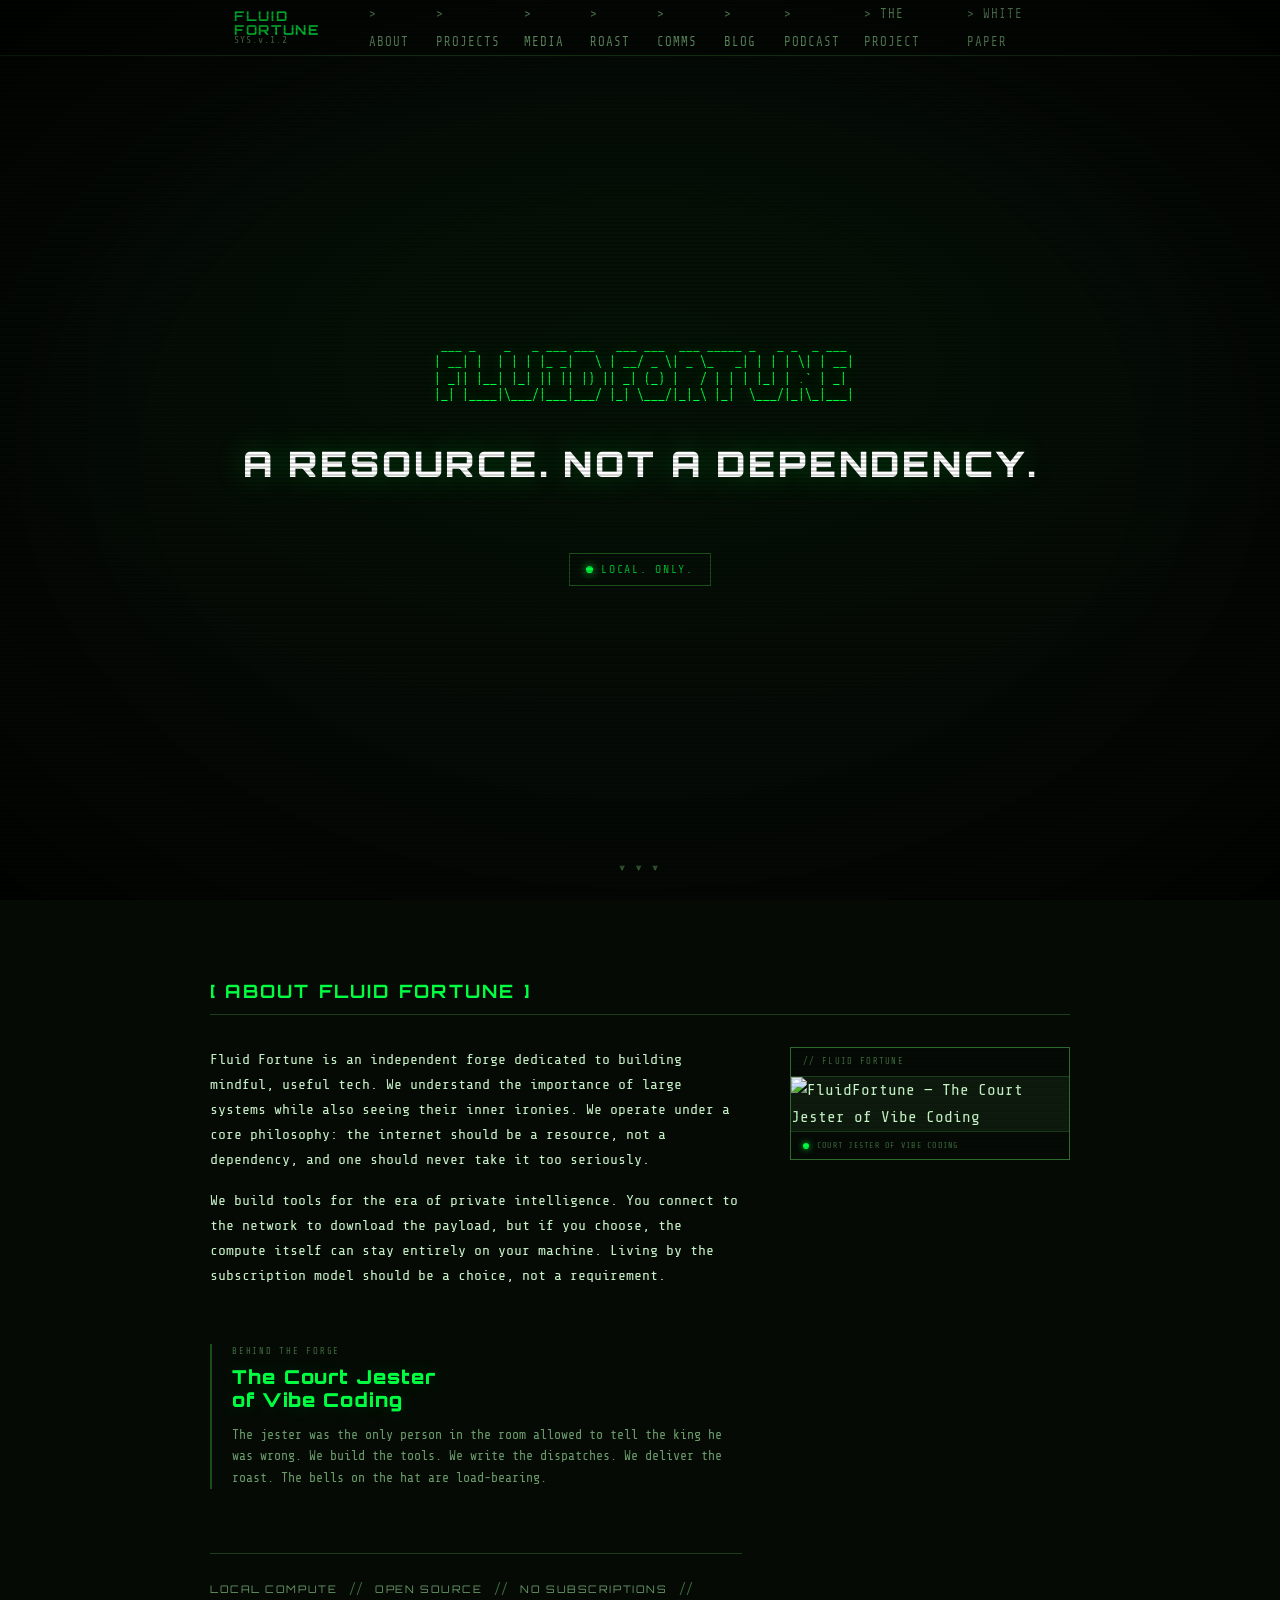
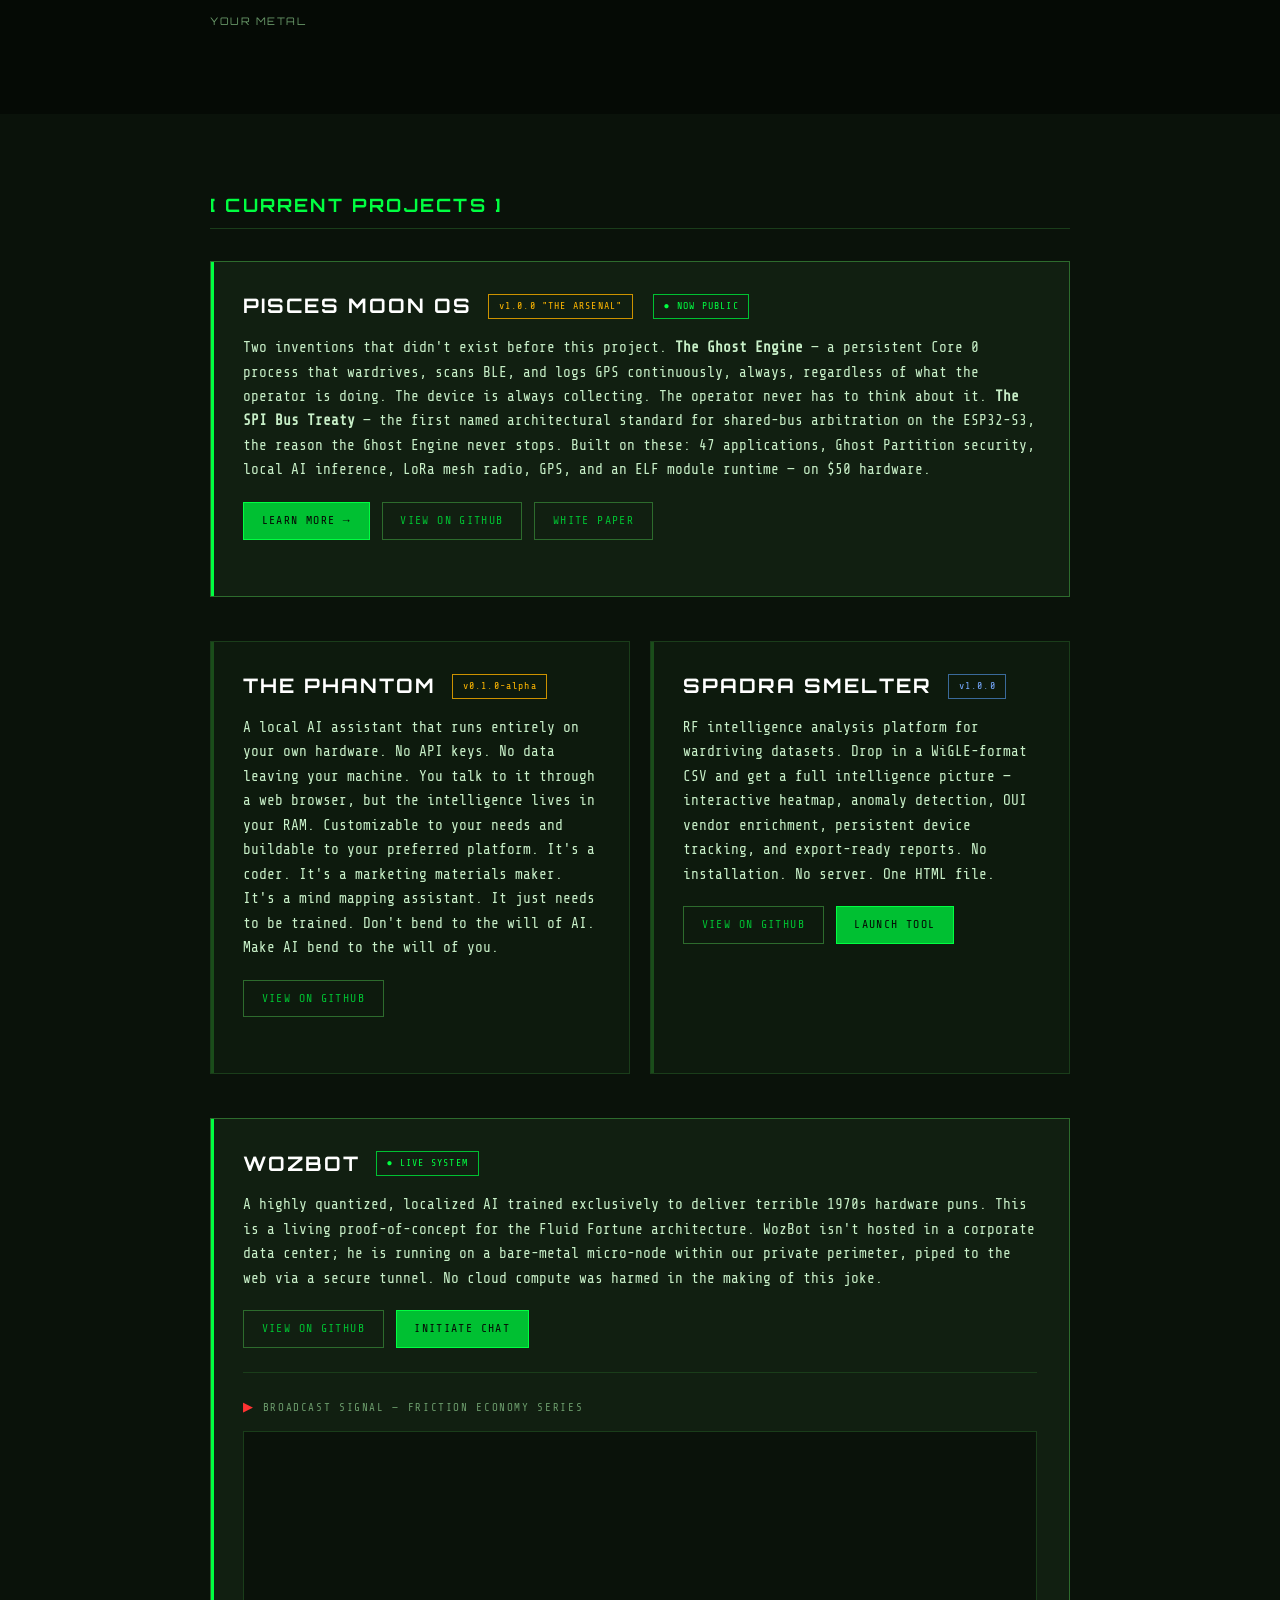
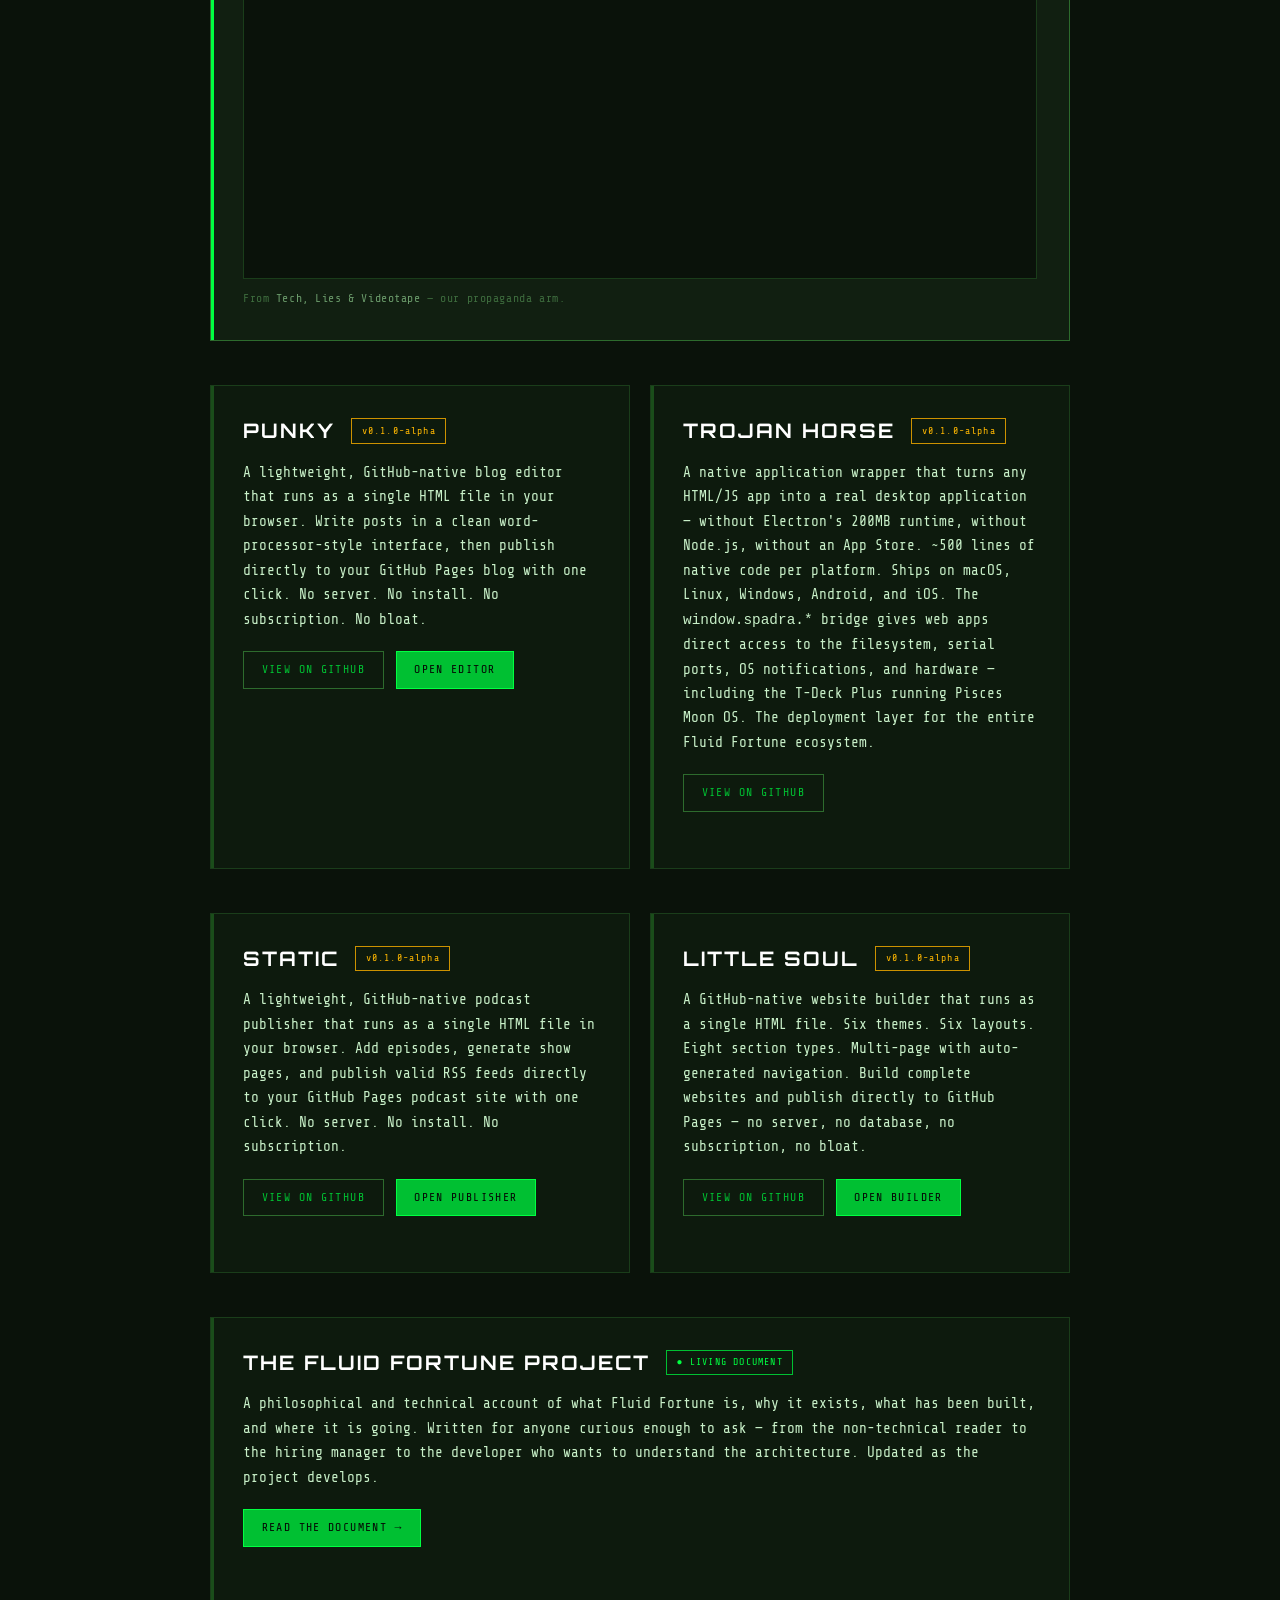
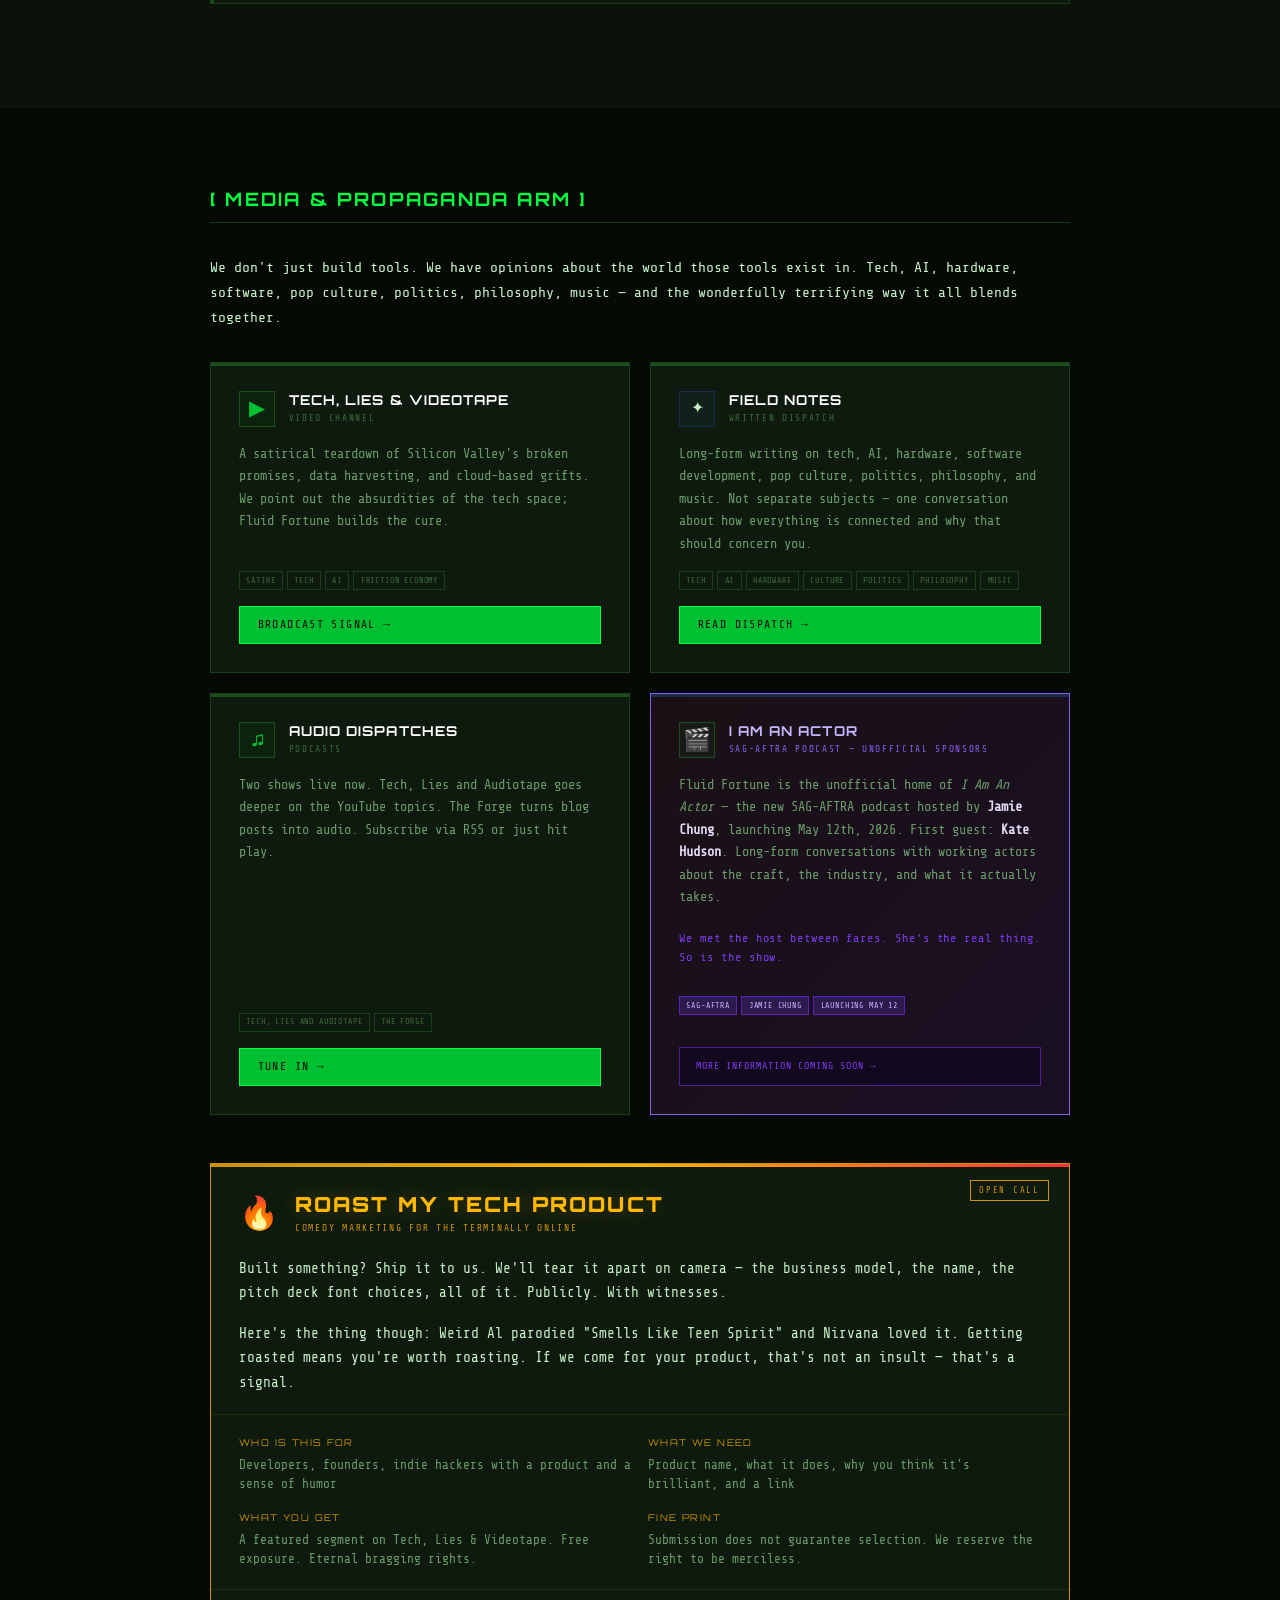
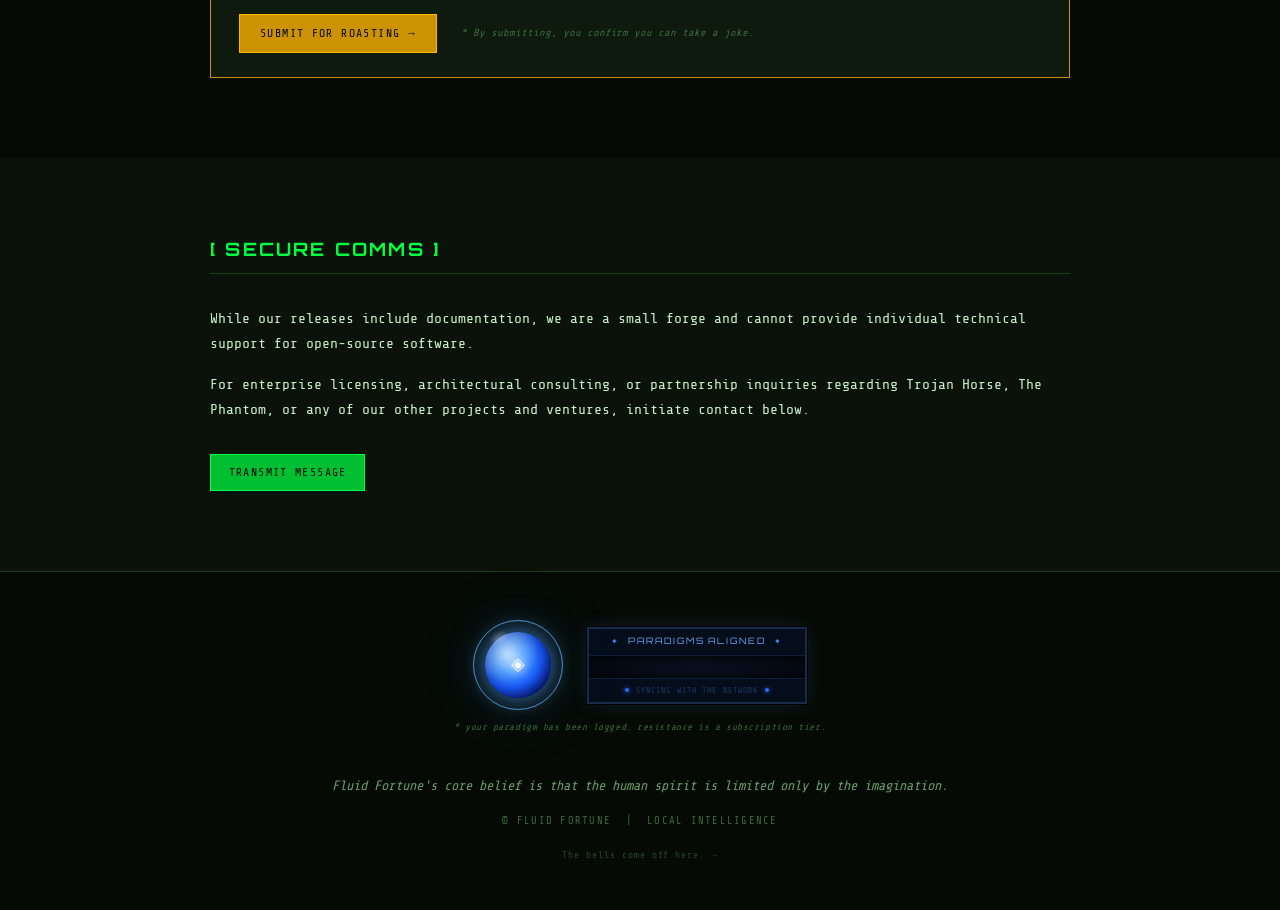
==== commit 55cdcbaf: "Add unofficial sponsor section for 'I Am An Actor'" ====
--- a/index.html
+++ b/index.html
@@ -133,7 +133,7 @@
           <article class="project-card project-card--wide project-card--featured" style="grid-column: 1 / -1;">
             <div class="project-header">
               <h3 class="project-name">PISCES MOON OS</h3>
-              <span class="project-badge project-badge--alpha">v0.9.9 "ELF ON A SHELF"</span>
+              <span class="project-badge project-badge--alpha">v1.0.0 "THE ARSENAL"</span>
               <span class="project-badge project-badge--live" style="margin-left:.25rem">● NOW PUBLIC</span>
             </div>
             <p class="project-desc">Two inventions that didn't exist before this project. <strong>The Ghost Engine</strong> — a persistent Core 0 process that wardrives, scans BLE, and logs GPS continuously, always, regardless of what the operator is doing. The device is always collecting. The operator never has to think about it. <strong>The SPI Bus Treaty</strong> — the first named architectural standard for shared-bus arbitration on the ESP32-S3, the reason the Ghost Engine never stops. Built on these: 47 applications, Ghost Partition security, local AI inference, LoRa mesh radio, GPS, and an ELF module runtime — on $50 hardware.</p>
@@ -325,6 +325,27 @@
               <span>TECH, LIES AND AUDIOTAPE</span><span>THE FORGE</span>
             </div>
             <a href="https://podcast.fluidfortune.com" class="btn btn--primary btn--amber" target="_blank" rel="noopener">TUNE IN →</a>
+          </div>
+
+          <!-- UNOFFICIAL SPONSOR — I AM AN ACTOR -->
+          <div class="media-card media-card--wide" style="border-color:#8b5cf6;background:linear-gradient(135deg,#1a1014 0%,#1a1025 100%)">
+            <div class="media-card-header">
+              <div class="media-card-icon" style="color:#8b5cf6;font-size:1.4rem">🎬</div>
+              <div>
+                <h3 class="media-card-title" style="color:#c4b5fd">I AM AN ACTOR</h3>
+                <p class="media-card-sub" style="color:#8b5cf6">SAG-AFTRA PODCAST — UNOFFICIAL SPONSORS</p>
+              </div>
+            </div>
+            <p class="media-card-desc">Fluid Fortune is the unofficial home of <em>I Am An Actor</em> — the new SAG-AFTRA podcast hosted by <strong style="color:#e2d9f3">Jamie Chung</strong>, launching May 12th, 2026. First guest: <strong style="color:#e2d9f3">Kate Hudson</strong>. Long-form conversations with working actors about the craft, the industry, and what it actually takes.</p>
+            <p class="media-card-desc" style="font-size:.75rem;color:#7c3aed;font-family:var(--font-mono);letter-spacing:.08em;margin-top:.25rem">We met the host between fares. She's the real thing. So is the show.</p>
+            <div class="media-card-tags" style="margin-top:.75rem">
+              <span style="background:#2d1b4e;color:#c4b5fd;border-color:#5b21b6">SAG-AFTRA</span>
+              <span style="background:#2d1b4e;color:#c4b5fd;border-color:#5b21b6">JAMIE CHUNG</span>
+              <span style="background:#2d1b4e;color:#c4b5fd;border-color:#5b21b6">LAUNCHING MAY 12</span>
+            </div>
+            <div style="margin-top:1rem;padding:.6rem 1rem;background:#12091f;border:1px solid #4c1d95;font-family:var(--font-mono);font-size:.62rem;color:#7c3aed;letter-spacing:.1em">
+              MORE INFORMATION COMING SOON →
+            </div>
           </div>
 
         </div><!-- /media-grid -->
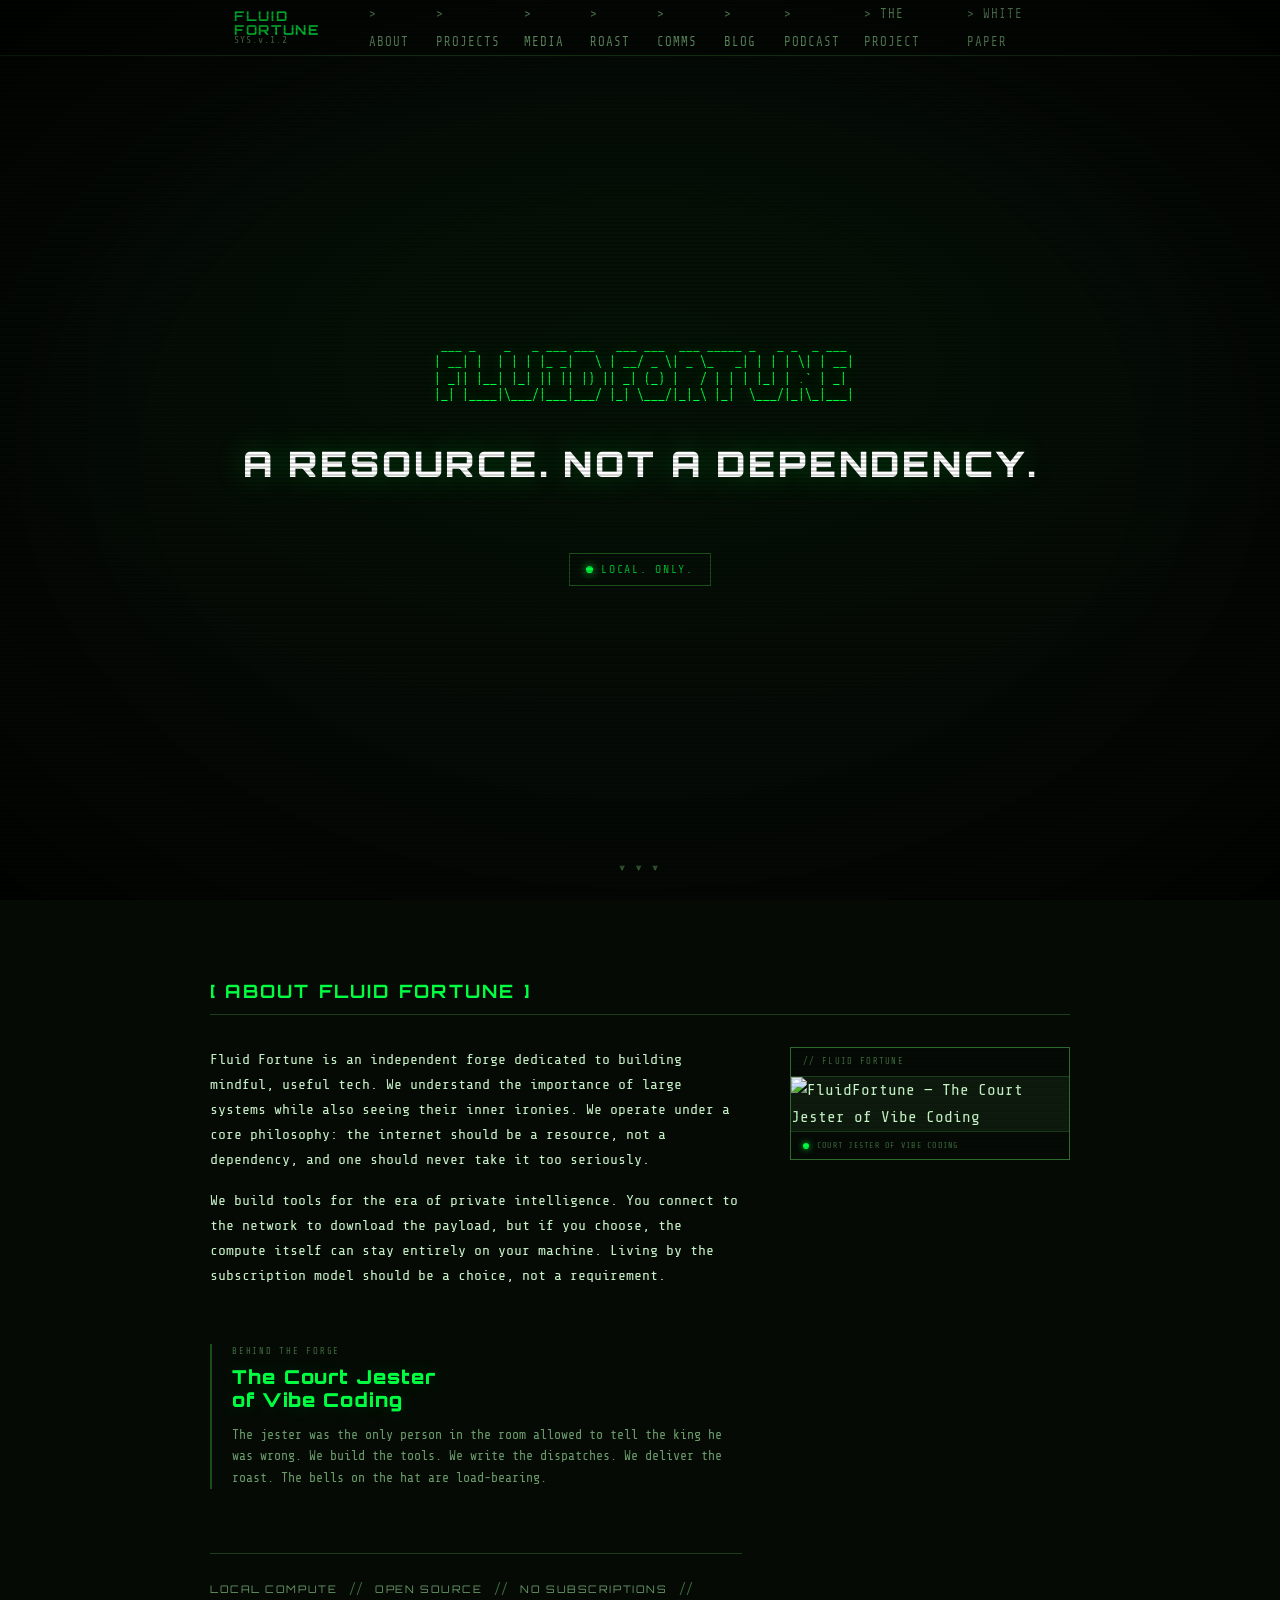
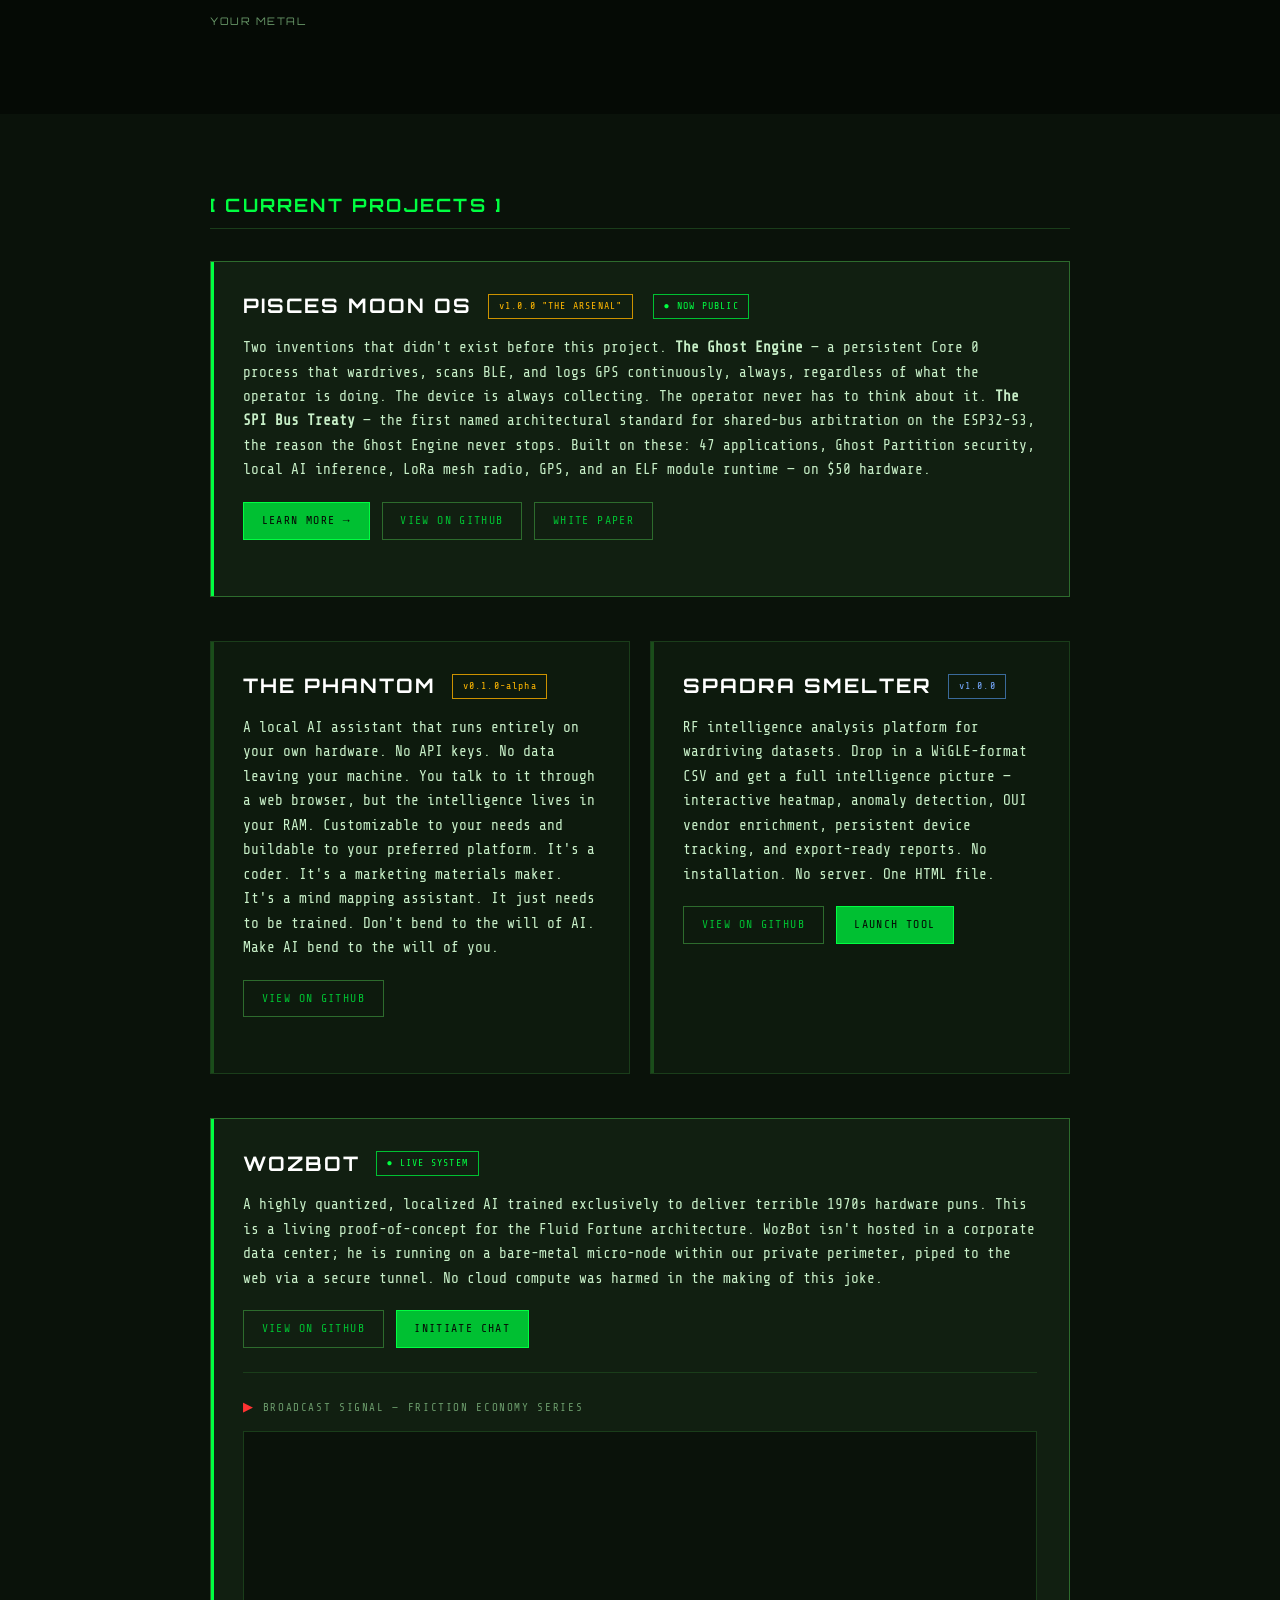
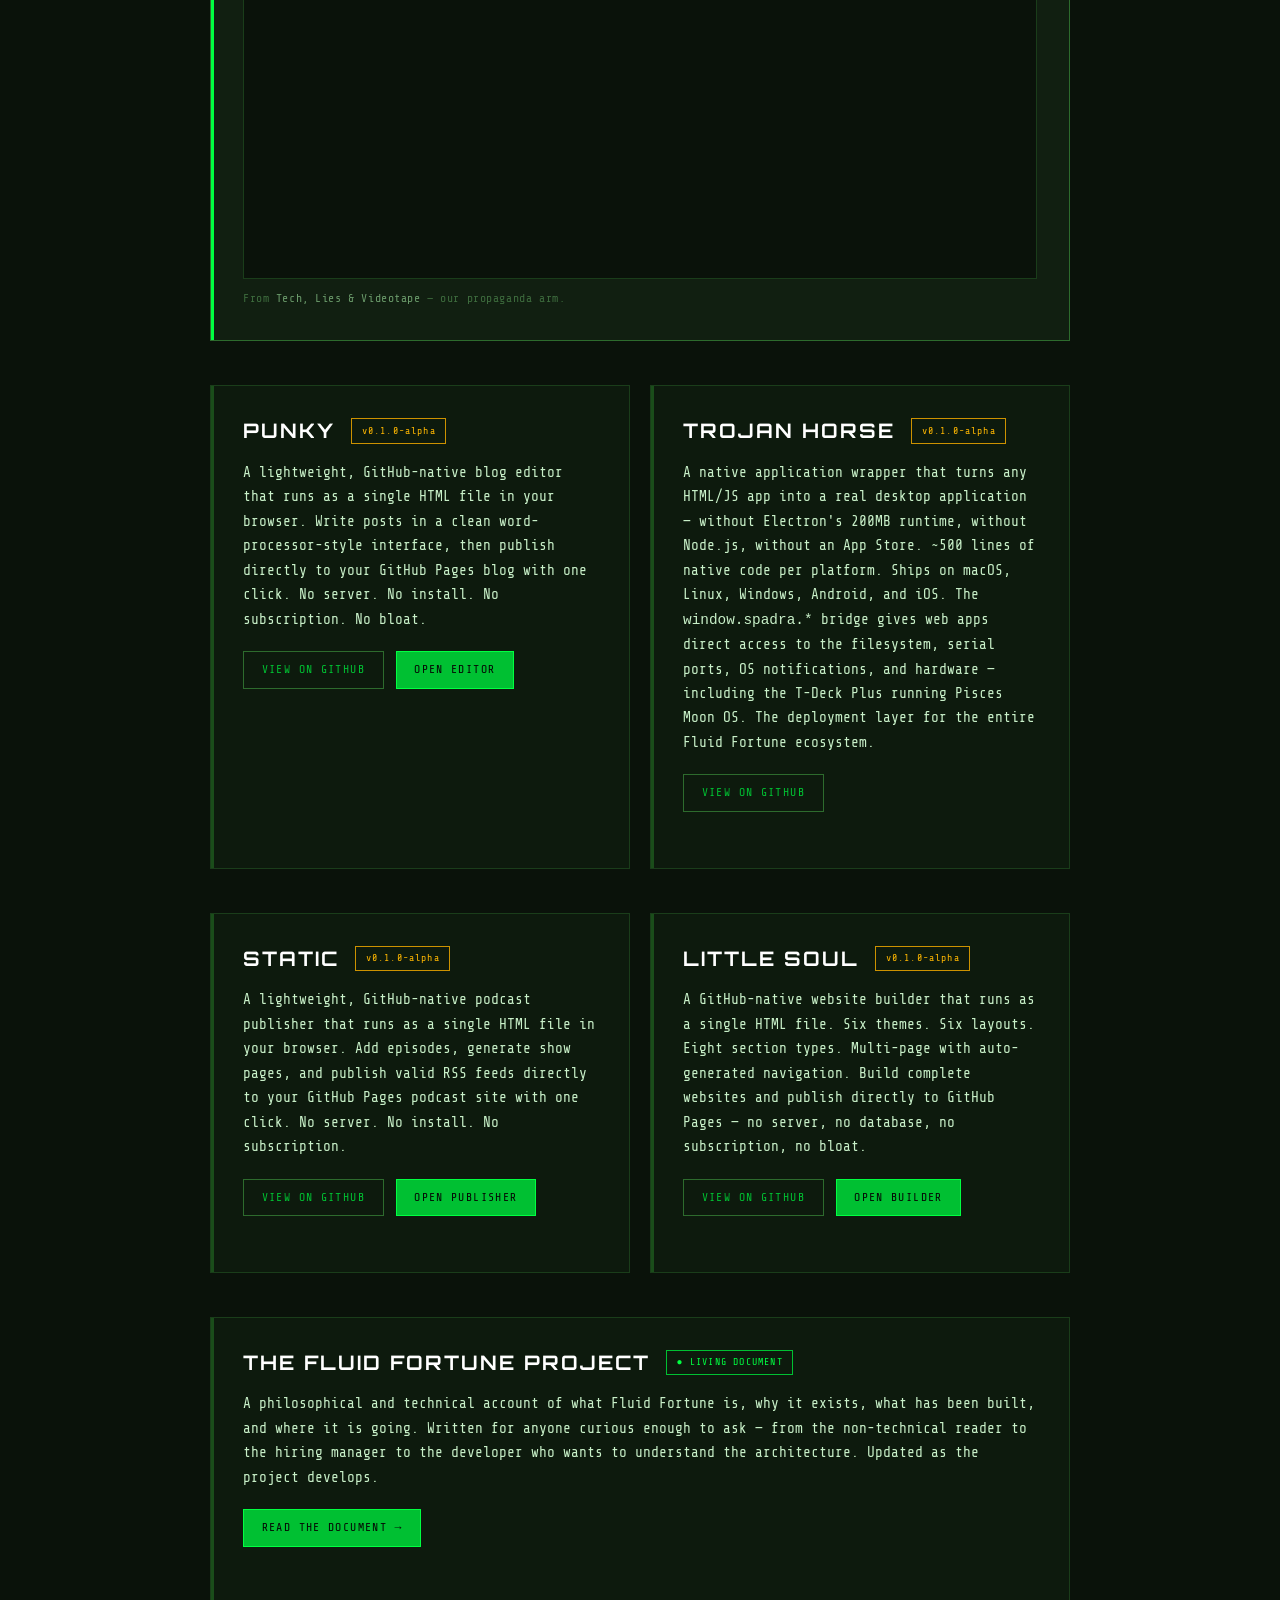
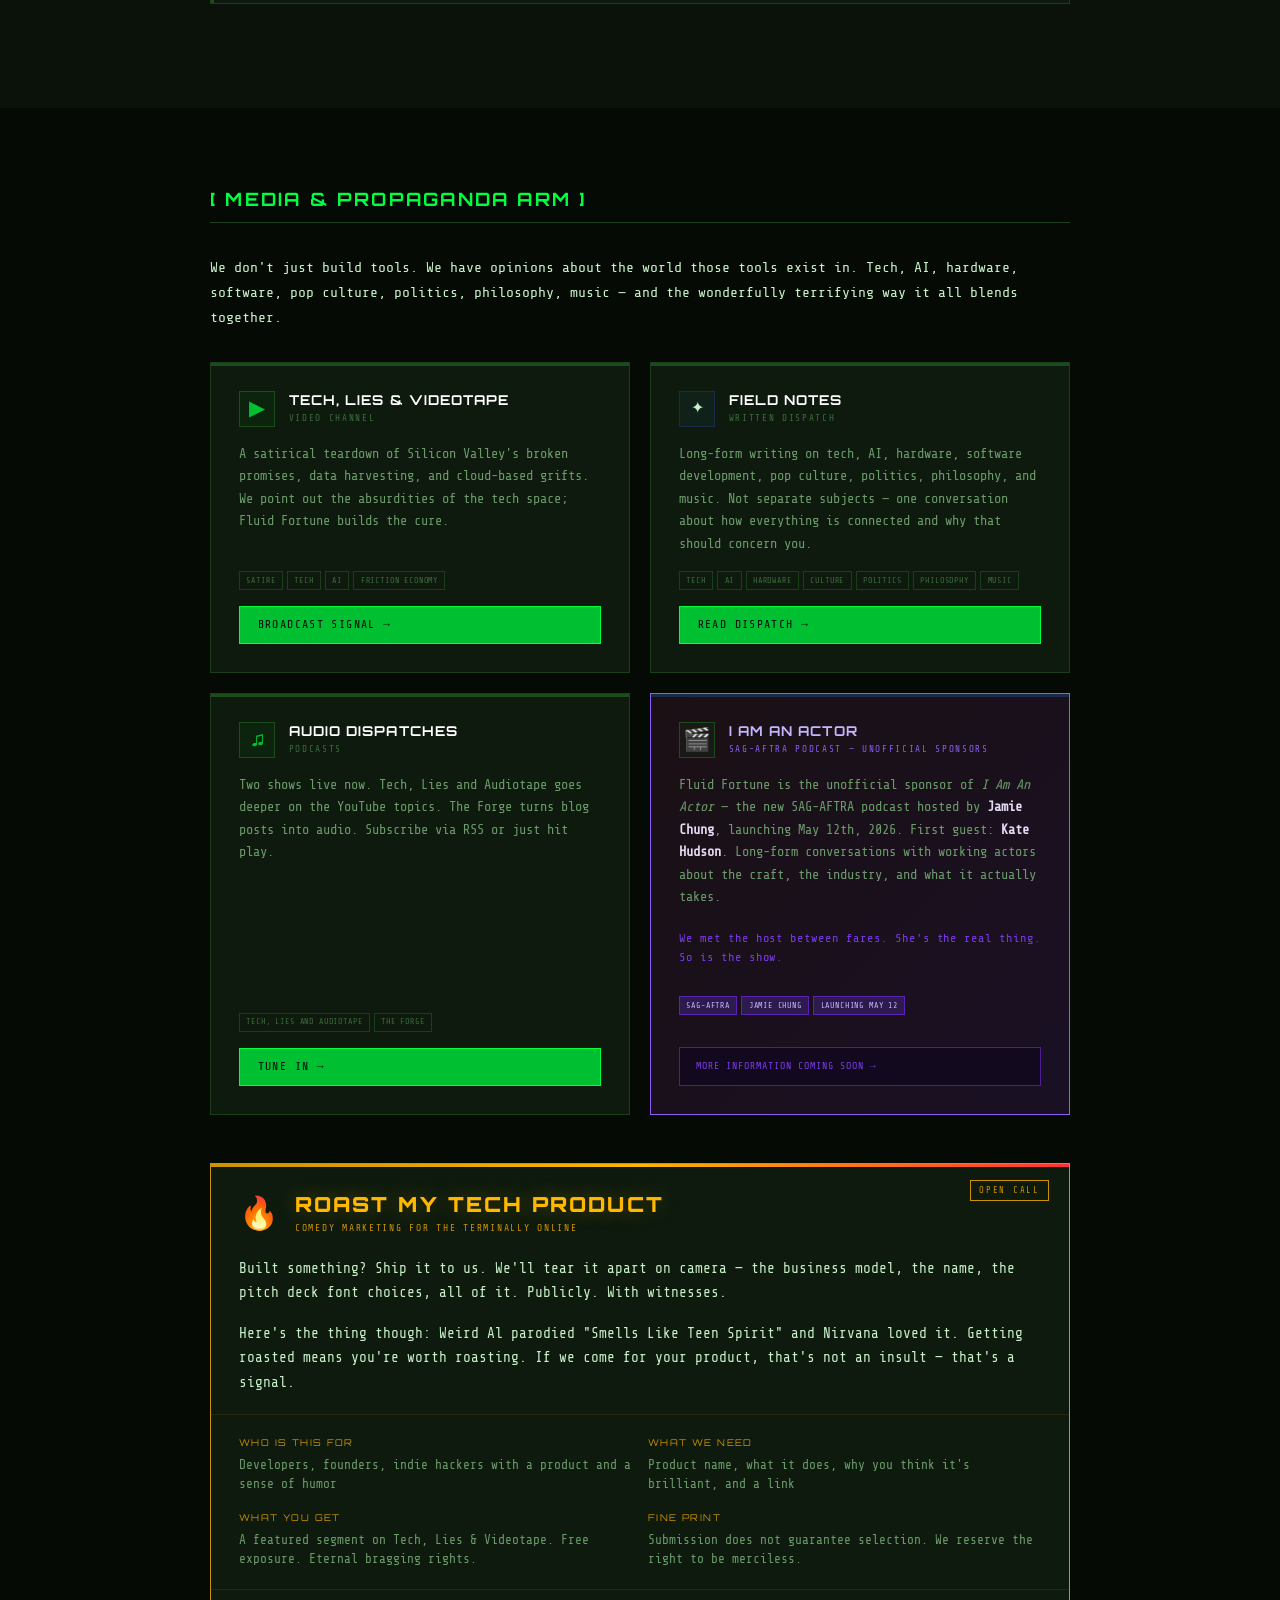
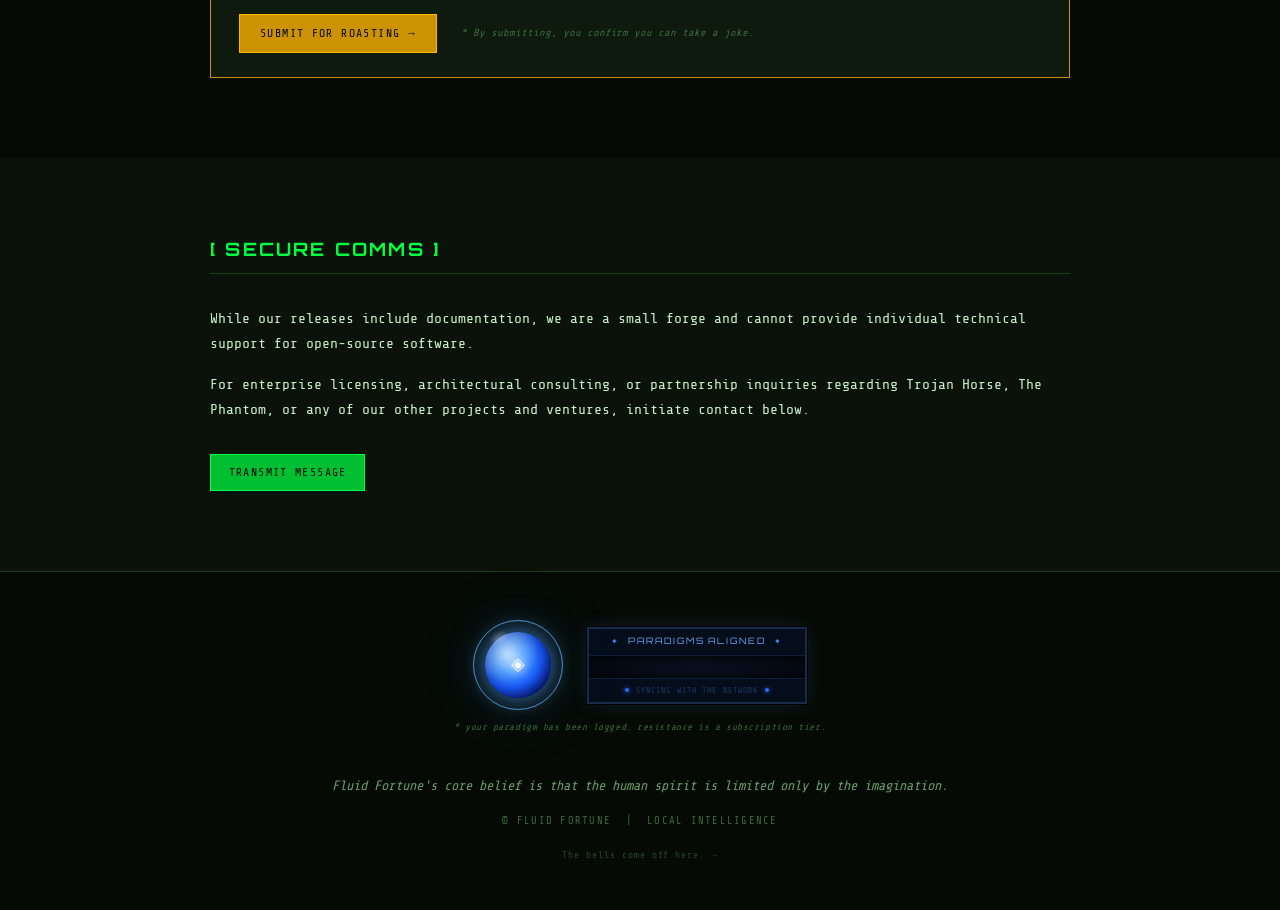
==== commit f9b42c27: "Update podcast description in index.html" ====
--- a/index.html
+++ b/index.html
@@ -336,7 +336,7 @@
                 <p class="media-card-sub" style="color:#8b5cf6">SAG-AFTRA PODCAST — UNOFFICIAL SPONSORS</p>
               </div>
             </div>
-            <p class="media-card-desc">Fluid Fortune is the unofficial home of <em>I Am An Actor</em> — the new SAG-AFTRA podcast hosted by <strong style="color:#e2d9f3">Jamie Chung</strong>, launching May 12th, 2026. First guest: <strong style="color:#e2d9f3">Kate Hudson</strong>. Long-form conversations with working actors about the craft, the industry, and what it actually takes.</p>
+            <p class="media-card-desc">Fluid Fortune is the unofficial sponsor of <em>I Am An Actor</em> — the new SAG-AFTRA podcast hosted by <strong style="color:#e2d9f3">Jamie Chung</strong>, launching May 12th, 2026. First guest: <strong style="color:#e2d9f3">Kate Hudson</strong>. Long-form conversations with working actors about the craft, the industry, and what it actually takes.</p>
             <p class="media-card-desc" style="font-size:.75rem;color:#7c3aed;font-family:var(--font-mono);letter-spacing:.08em;margin-top:.25rem">We met the host between fares. She's the real thing. So is the show.</p>
             <div class="media-card-tags" style="margin-top:.75rem">
               <span style="background:#2d1b4e;color:#c4b5fd;border-color:#5b21b6">SAG-AFTRA</span>
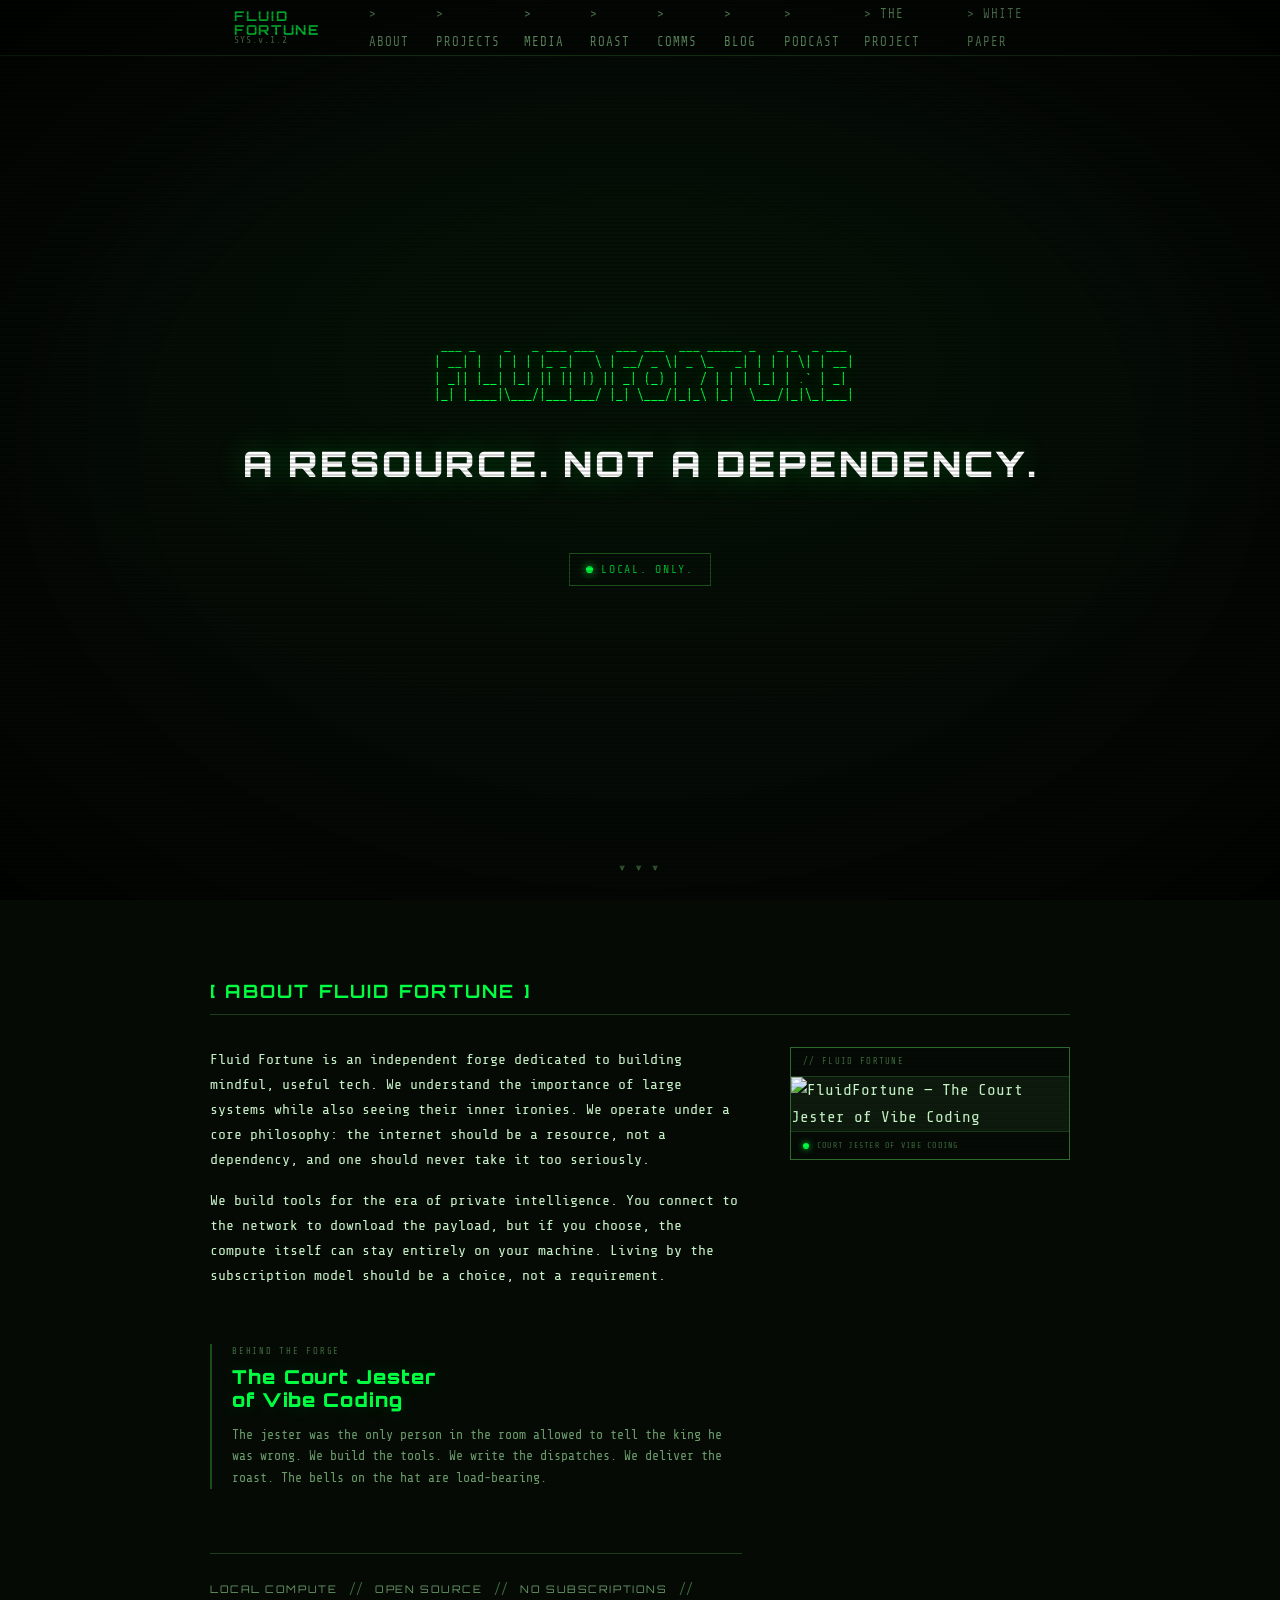
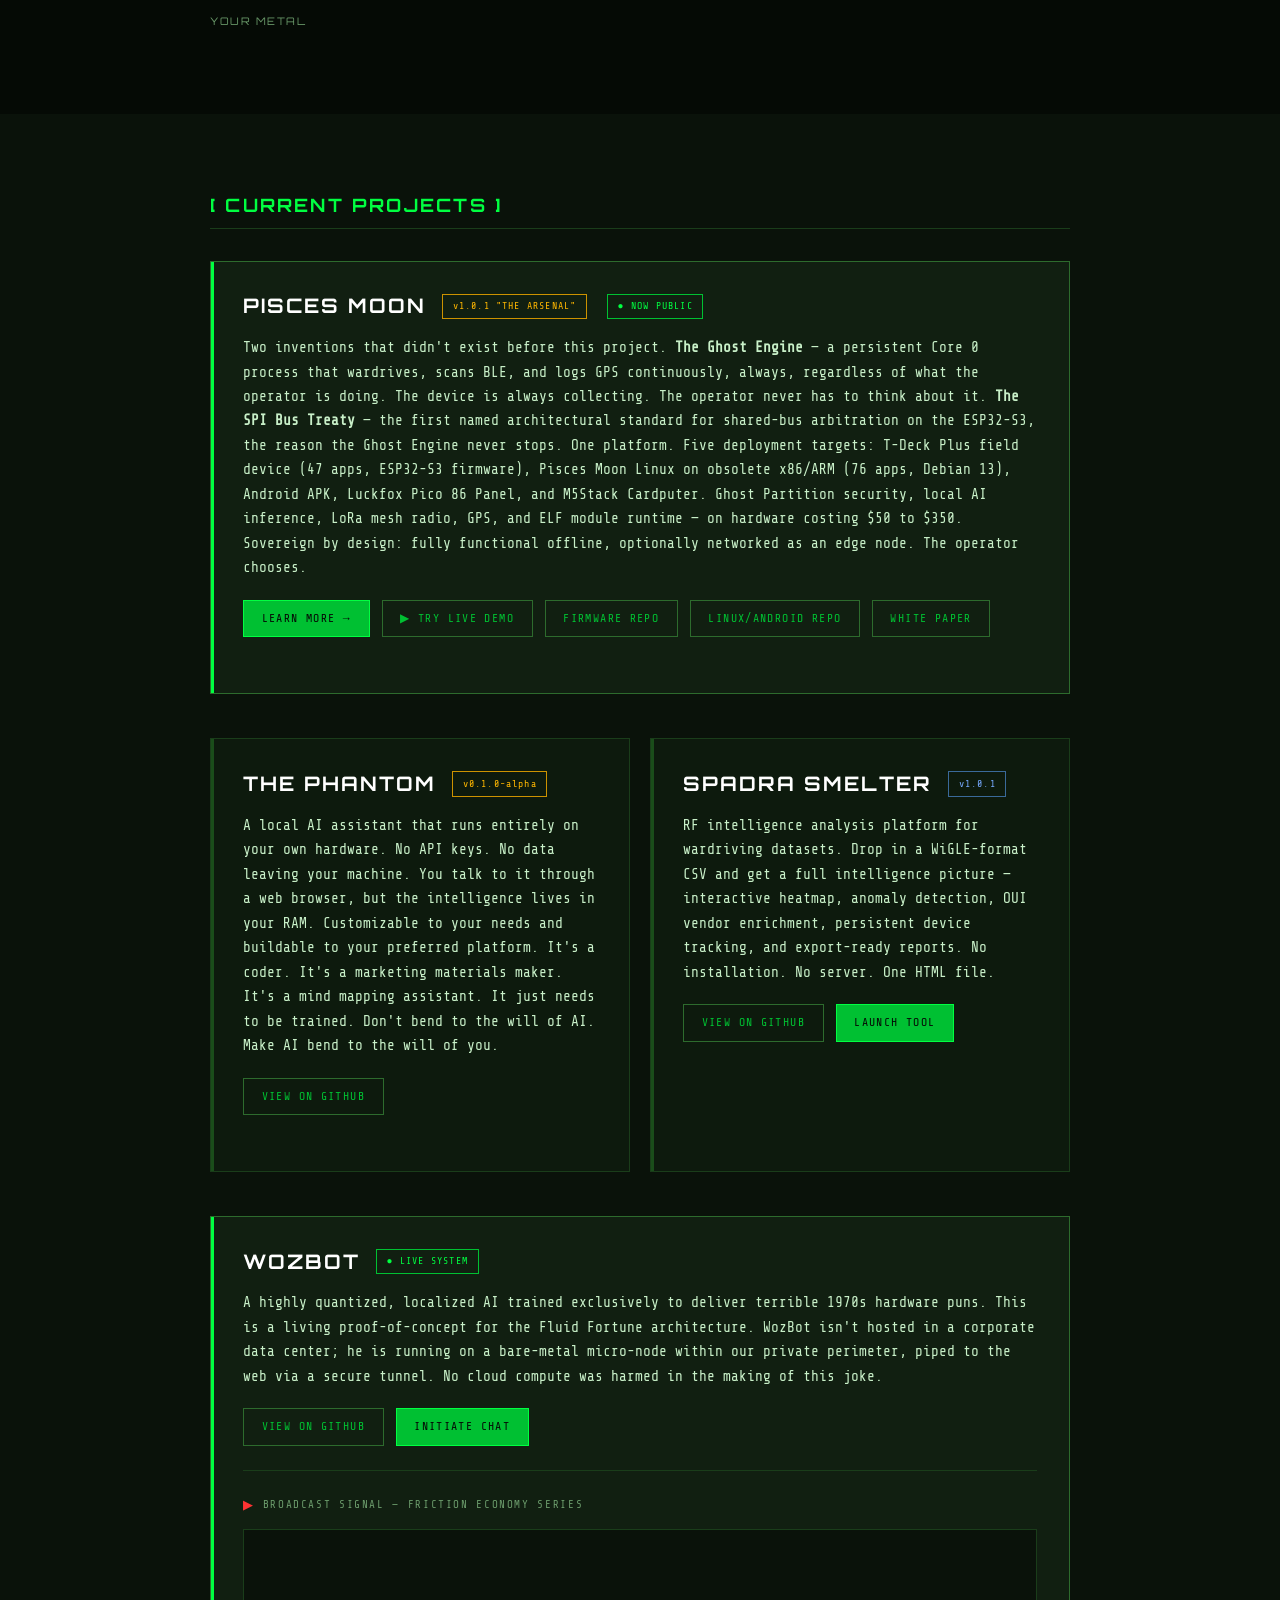
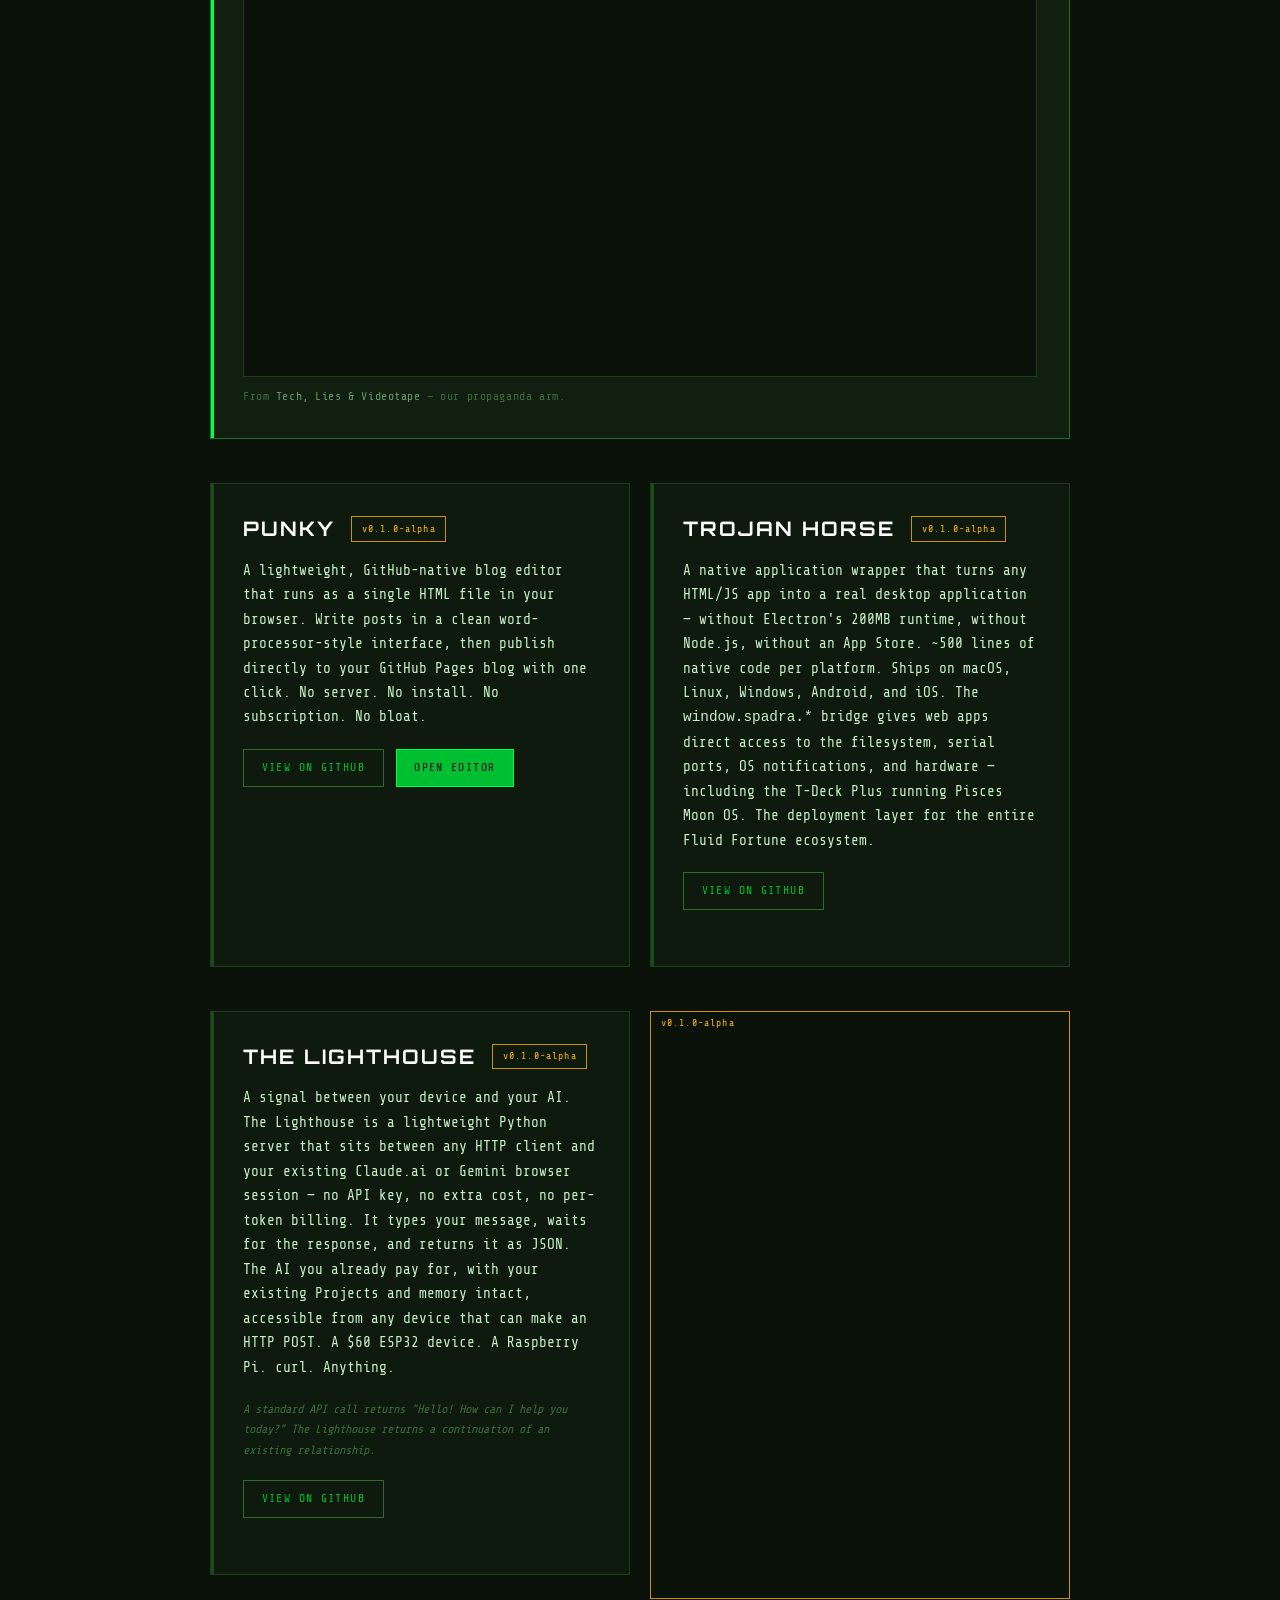
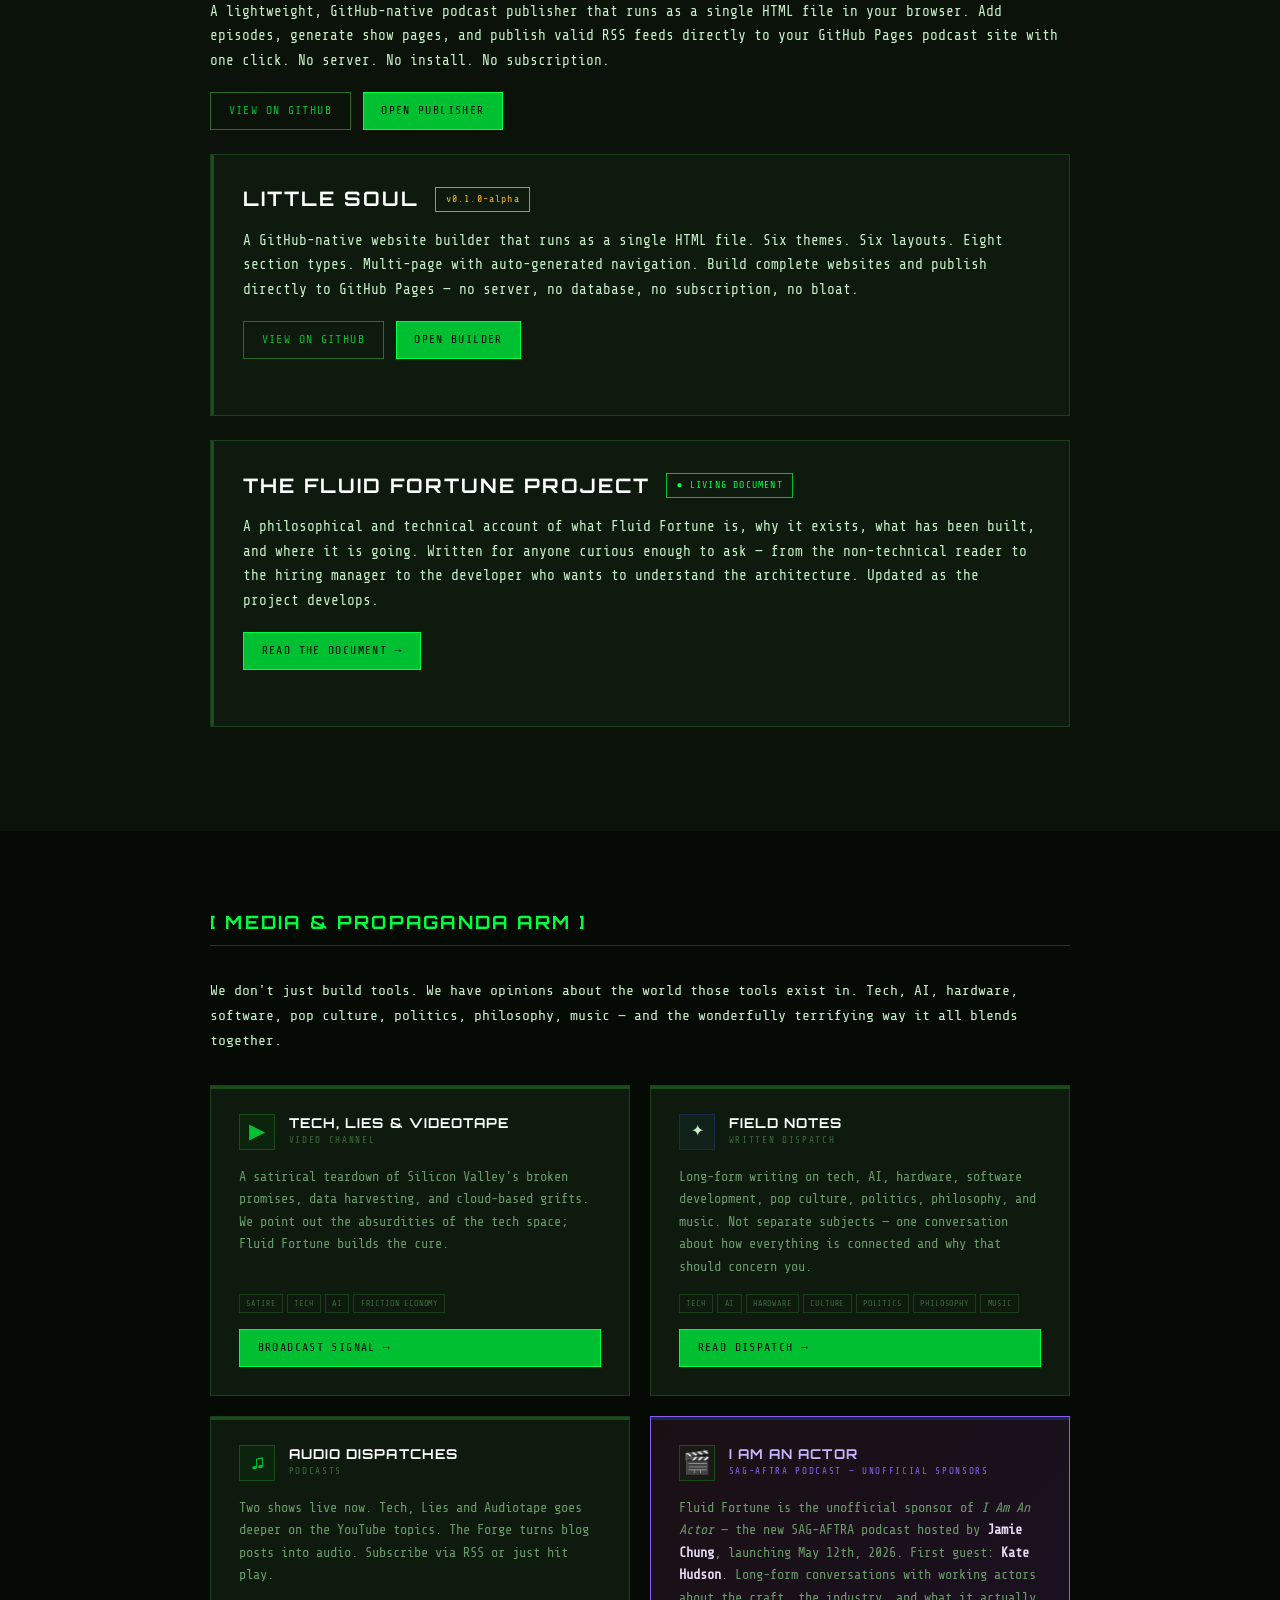
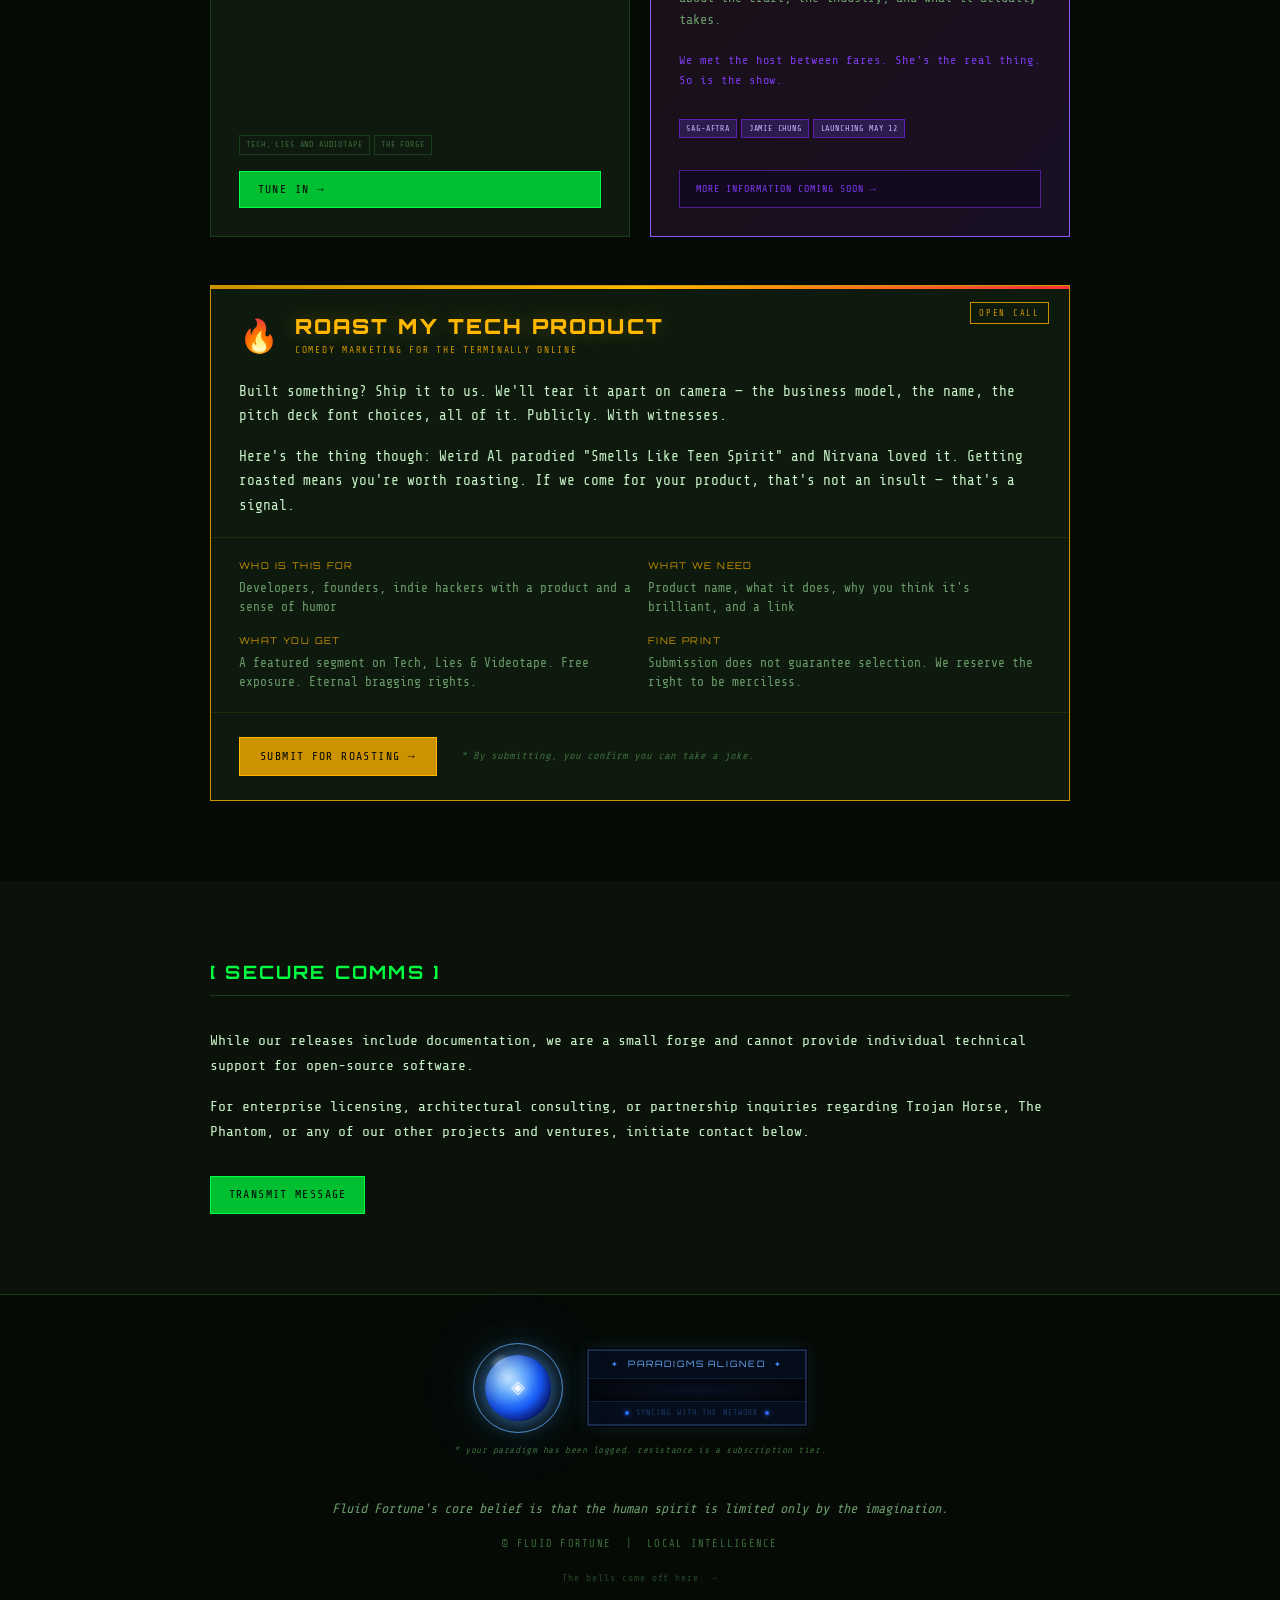
==== commit 88a20edb: "Revise PISCES MOON project details and links Updated project description and links in index.html." ====
--- a/index.html
+++ b/index.html
@@ -129,17 +129,19 @@
         <!-- PROJECT GRID — 2 col desktop, 1 col mobile, built for 4 -->
         <div class="project-grid">
 
-          <!-- PISCES MOON OS — origin project, full width -->
+          <!-- PISCES MOON — unified platform -->
           <article class="project-card project-card--wide project-card--featured" style="grid-column: 1 / -1;">
             <div class="project-header">
-              <h3 class="project-name">PISCES MOON OS</h3>
-              <span class="project-badge project-badge--alpha">v1.0.0 "THE ARSENAL"</span>
+              <h3 class="project-name">PISCES MOON</h3>
+              <span class="project-badge project-badge--alpha">v1.0.1 "THE ARSENAL"</span>
               <span class="project-badge project-badge--live" style="margin-left:.25rem">● NOW PUBLIC</span>
             </div>
-            <p class="project-desc">Two inventions that didn't exist before this project. <strong>The Ghost Engine</strong> — a persistent Core 0 process that wardrives, scans BLE, and logs GPS continuously, always, regardless of what the operator is doing. The device is always collecting. The operator never has to think about it. <strong>The SPI Bus Treaty</strong> — the first named architectural standard for shared-bus arbitration on the ESP32-S3, the reason the Ghost Engine never stops. Built on these: 47 applications, Ghost Partition security, local AI inference, LoRa mesh radio, GPS, and an ELF module runtime — on $50 hardware.</p>
+            <p class="project-desc">Two inventions that didn't exist before this project. <strong>The Ghost Engine</strong> — a persistent Core 0 process that wardrives, scans BLE, and logs GPS continuously, always, regardless of what the operator is doing. The device is always collecting. The operator never has to think about it. <strong>The SPI Bus Treaty</strong> — the first named architectural standard for shared-bus arbitration on the ESP32-S3, the reason the Ghost Engine never stops. One platform. Five deployment targets: T-Deck Plus field device (47 apps, ESP32-S3 firmware), Pisces Moon Linux on obsolete x86/ARM (76 apps, Debian 13), Android APK, Luckfox Pico 86 Panel, and M5Stack Cardputer. Ghost Partition security, local AI inference, LoRa mesh radio, GPS, and ELF module runtime — on hardware costing $50 to $350. Sovereign by design: fully functional offline, optionally networked as an edge node. The operator chooses.</p>
             <div class="project-links">
               <a href="pisces-moon.html" class="btn btn--primary">LEARN MORE →</a>
-              <a href="https://github.com/FluidFortune/pisces-moon-os" class="btn" target="_blank" rel="noopener">VIEW ON GITHUB</a>
+              <a href="https://piscesdemo.fluidfortune.com" class="btn" target="_blank" rel="noopener">▶ TRY LIVE DEMO</a>
+              <a href="https://github.com/FluidFortune/pisces-moon-os" class="btn" target="_blank" rel="noopener">FIRMWARE REPO</a>
+              <a href="https://github.com/FluidFortune/pisces-moon-linux" class="btn" target="_blank" rel="noopener">LINUX/ANDROID REPO</a>
               <a href="sovereignty.html" class="btn" target="_blank" rel="noopener">WHITE PAPER</a>
             </div>
           </article>
@@ -160,7 +162,7 @@
           <article class="project-card">
             <div class="project-header">
               <h3 class="project-name">SPADRA SMELTER</h3>
-              <span class="project-badge project-badge--version">v1.0.0</span>
+              <span class="project-badge project-badge--version">v1.0.1</span>
             </div>
             <p class="project-desc">RF intelligence analysis platform for wardriving datasets. Drop in a WiGLE-format CSV and get a full intelligence picture — interactive heatmap, anomaly detection, OUI vendor enrichment, persistent device tracking, and export-ready reports. No installation. No server. One HTML file.</p>
             <div class="project-links">
@@ -225,10 +227,18 @@
             </div>
           </article>
 
-          <!-- STATIC -->
+          <!-- THE LIGHTHOUSE -->
           <article class="project-card">
             <div class="project-header">
-              <h3 class="project-name">STATIC</h3>
+              <h3 class="project-name">THE LIGHTHOUSE</h3>
+              <span class="project-badge project-badge--alpha">v0.1.0-alpha</span>
+            </div>
+            <p class="project-desc">A signal between your device and your AI. The Lighthouse is a lightweight Python server that sits between any HTTP client and your existing Claude.ai or Gemini browser session — no API key, no extra cost, no per-token billing. It types your message, waits for the response, and returns it as JSON. The AI you already pay for, with your existing Projects and memory intact, accessible from any device that can make an HTTP POST. A $60 ESP32 device. A Raspberry Pi. curl. Anything.</p>
+            <p class="project-desc" style="font-size:.75rem;font-style:italic;color:var(--text-muted)">A standard API call returns "Hello! How can I help you today?" The Lighthouse returns a continuation of an existing relationship.</p>
+            <div class="project-links">
+              <a href="https://github.com/FluidFortune/the-lighthouse" class="btn" target="_blank" rel="noopener">VIEW ON GITHUB</a>
+            </div>
+          </article>
               <span class="project-badge project-badge--alpha">v0.1.0-alpha</span>
             </div>
             <p class="project-desc">A lightweight, GitHub-native podcast publisher that runs as a single HTML file in your browser. Add episodes, generate show pages, and publish valid RSS feeds directly to your GitHub Pages podcast site with one click. No server. No install. No subscription.</p>
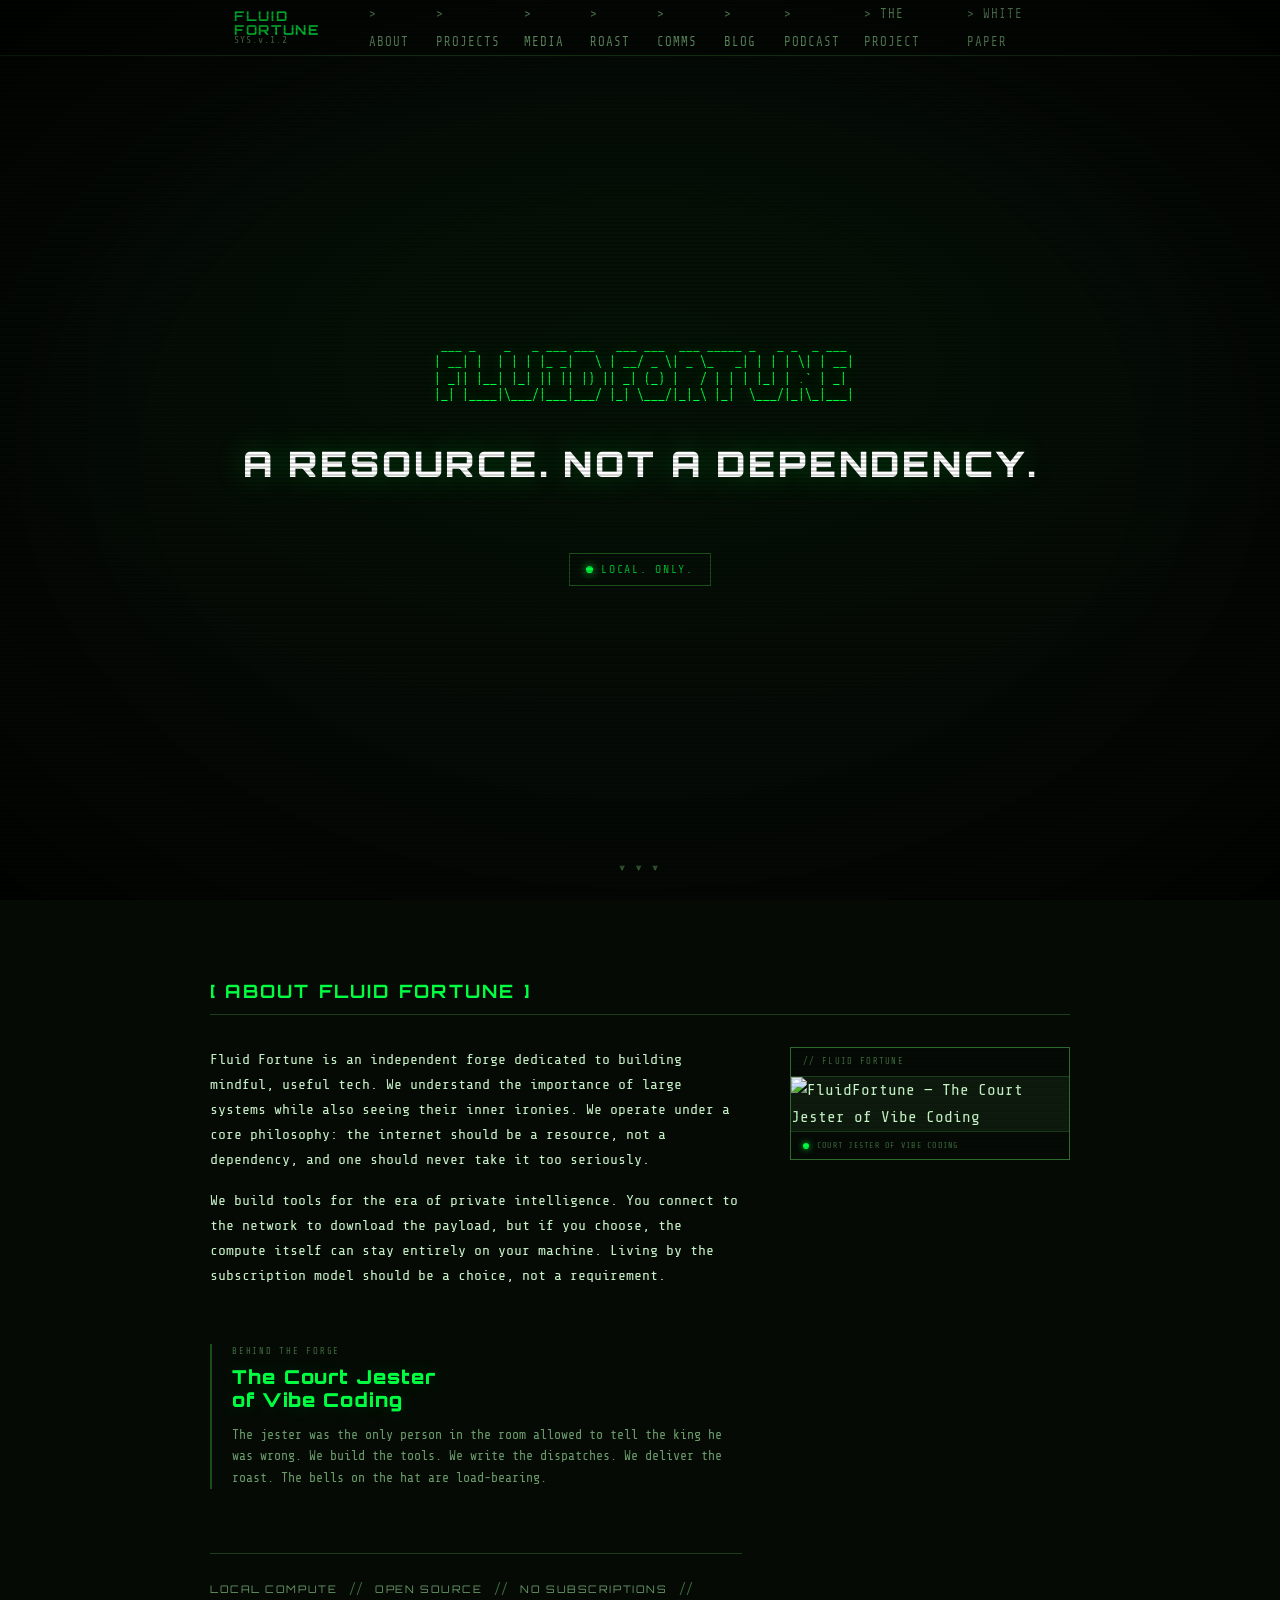
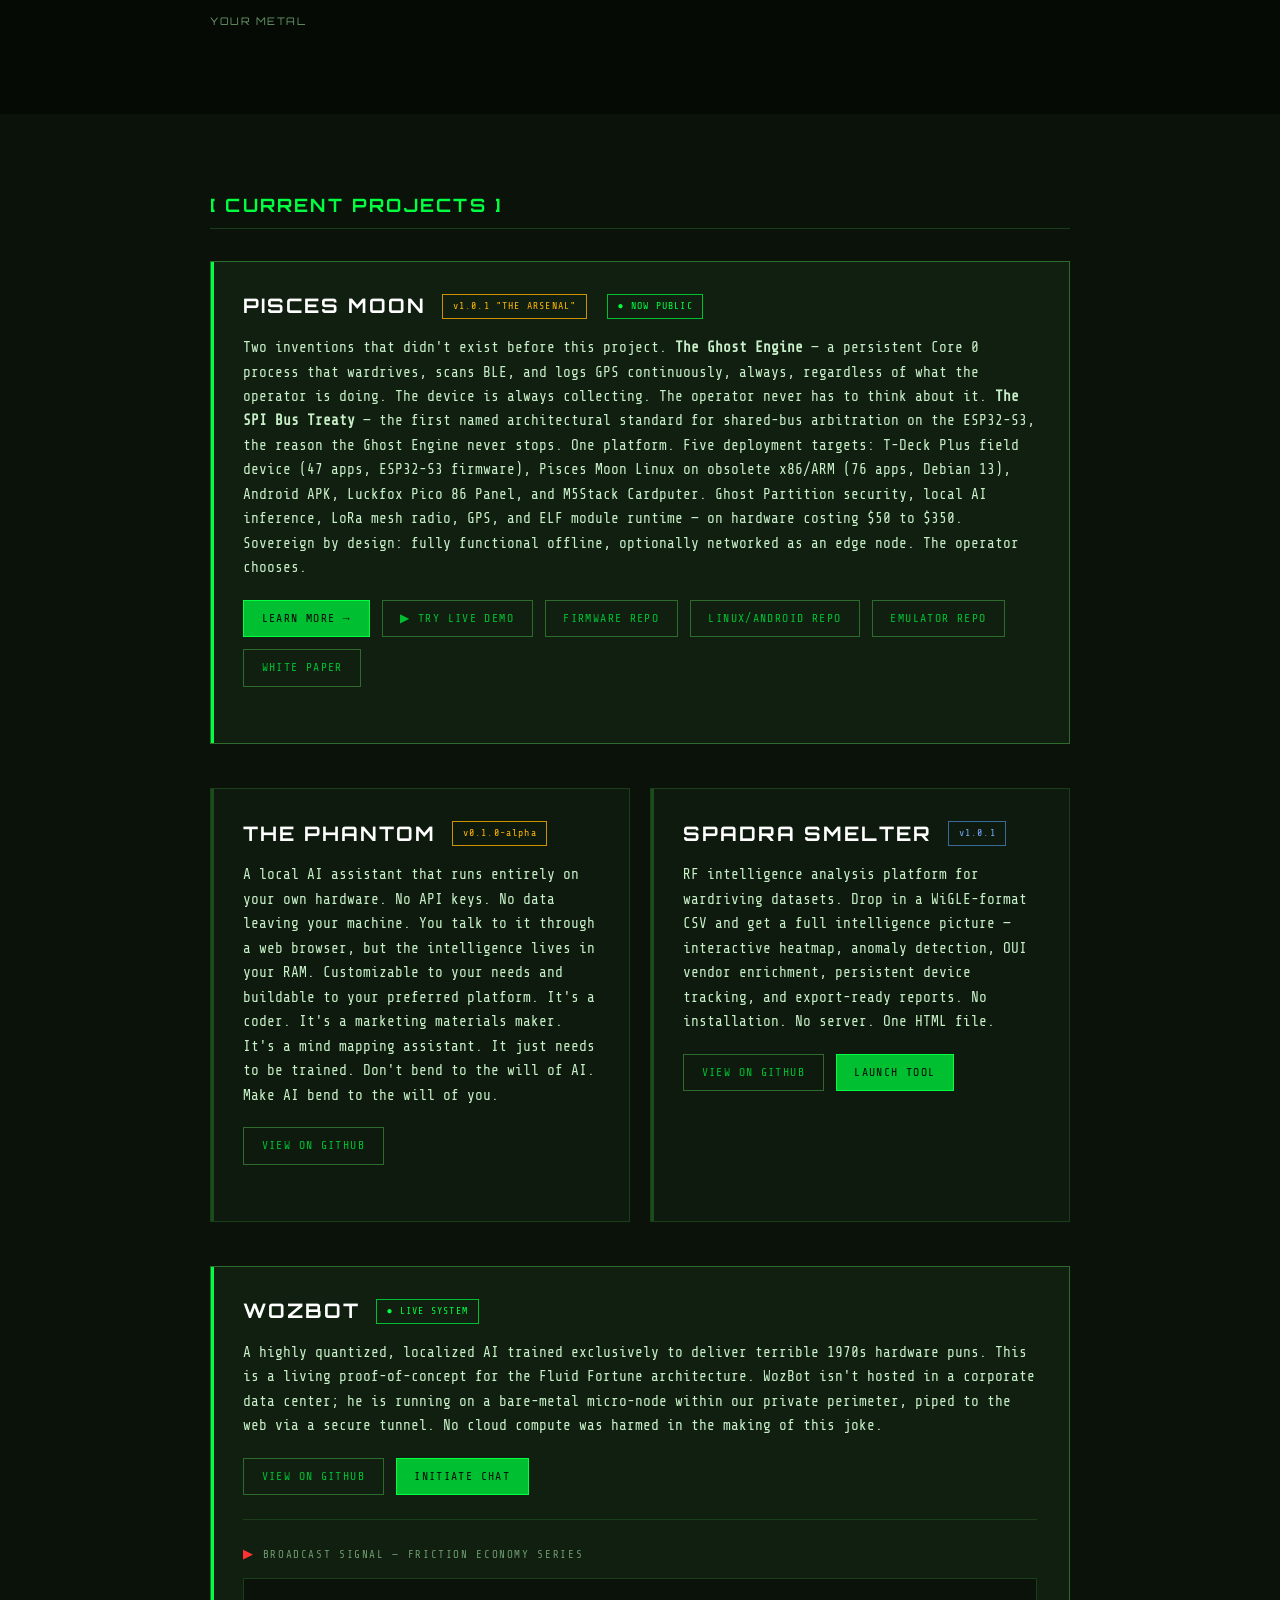
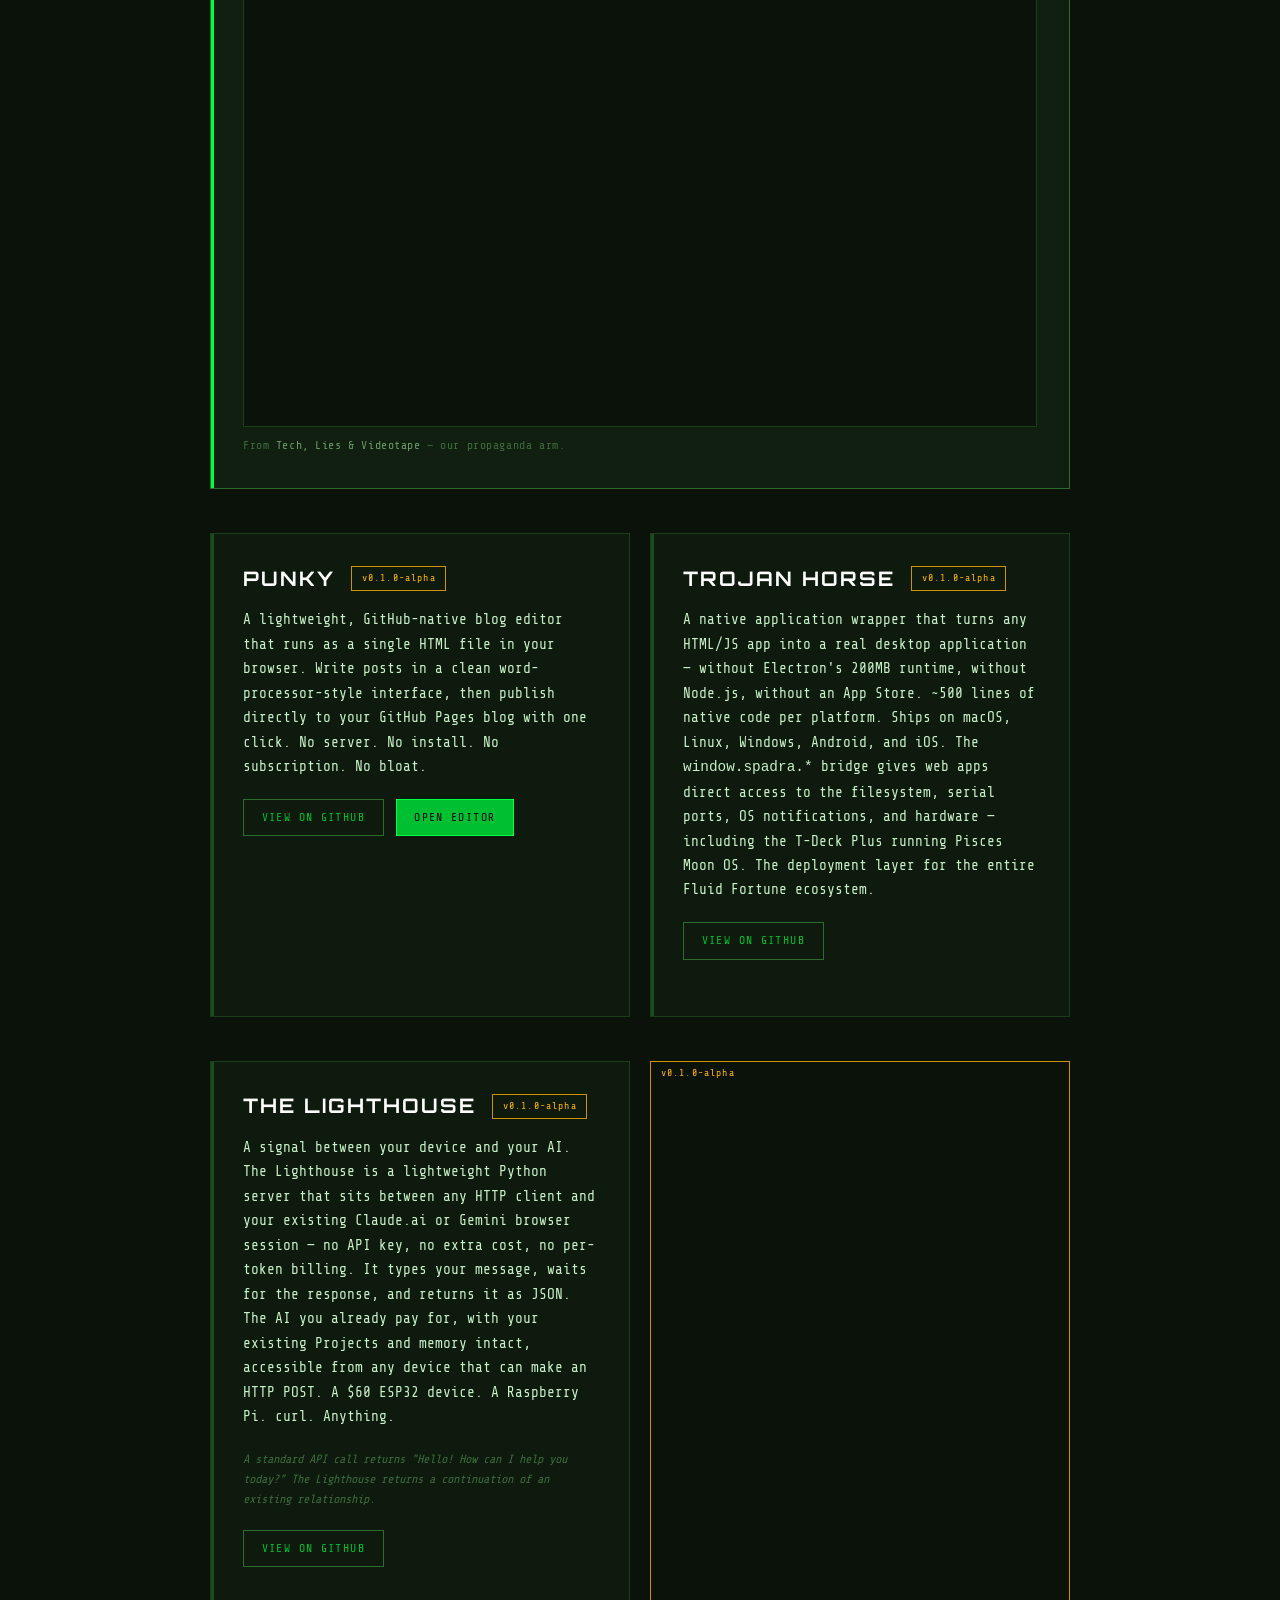
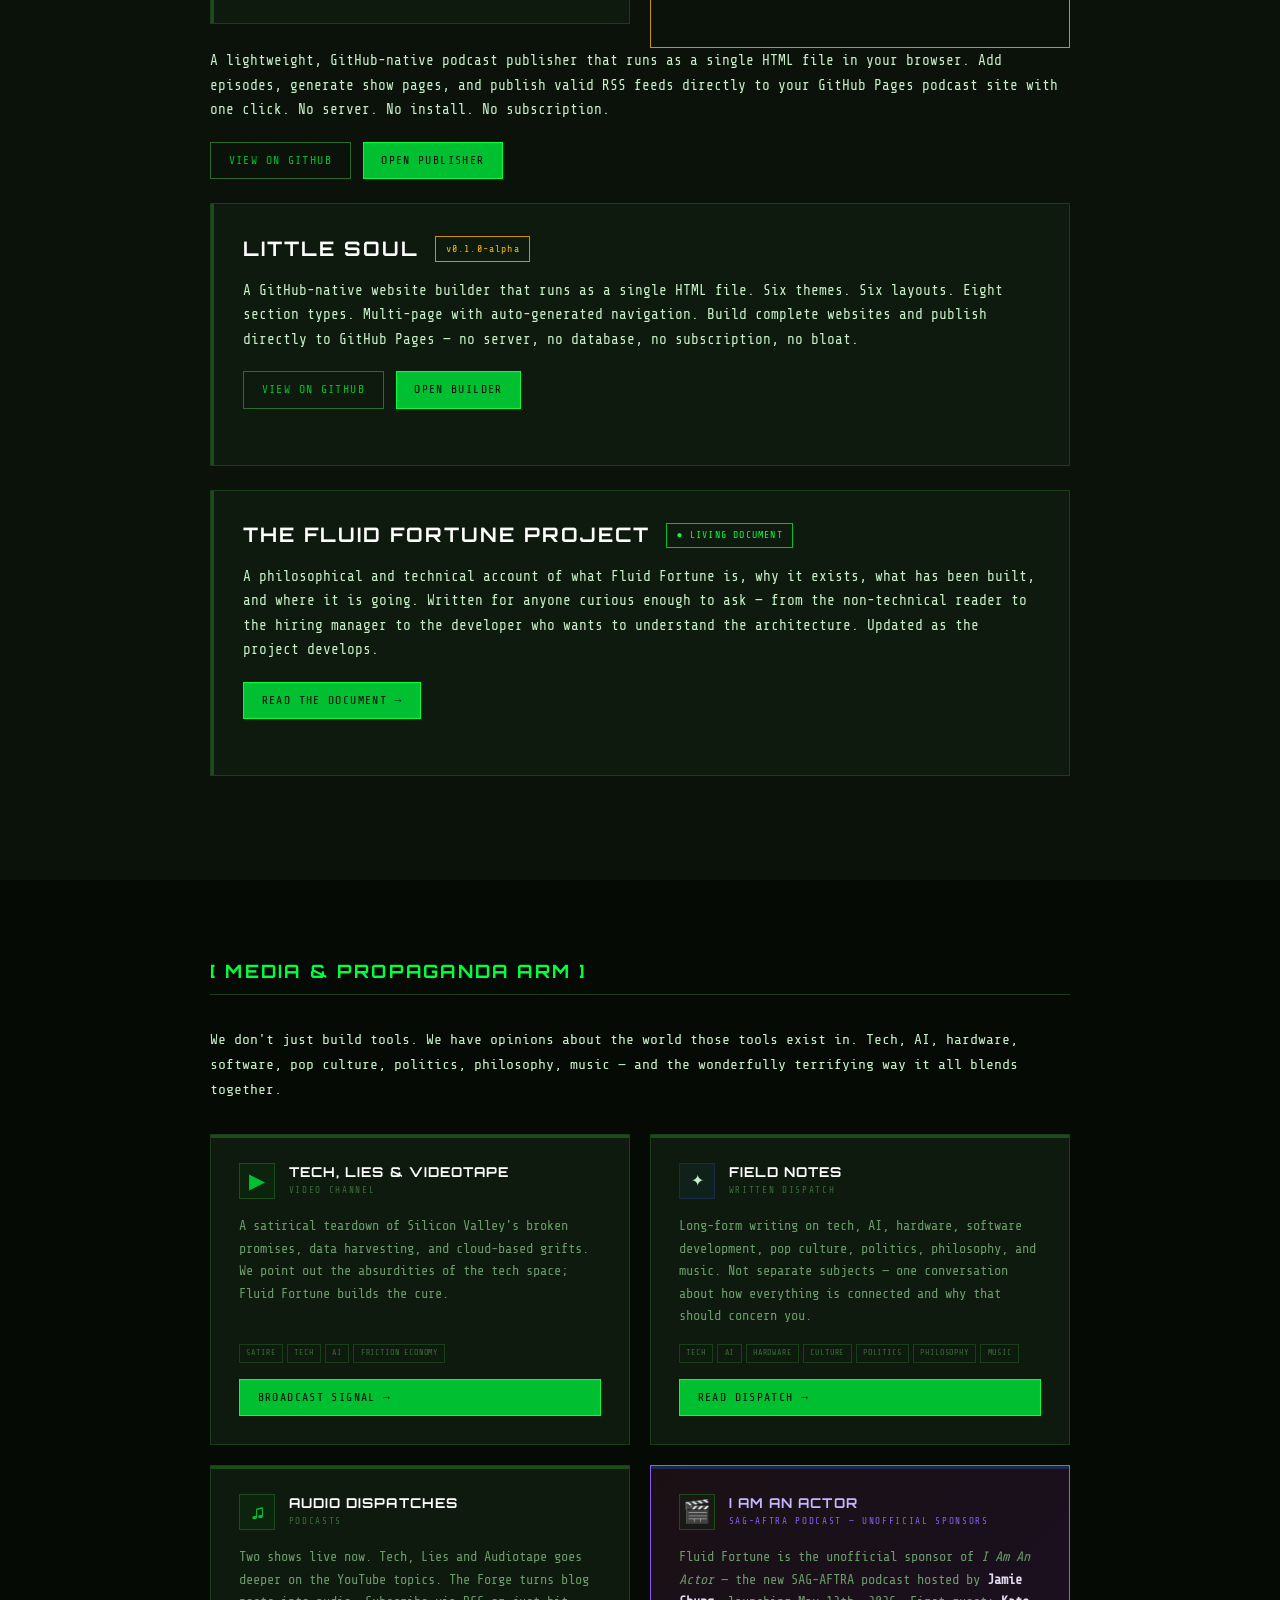
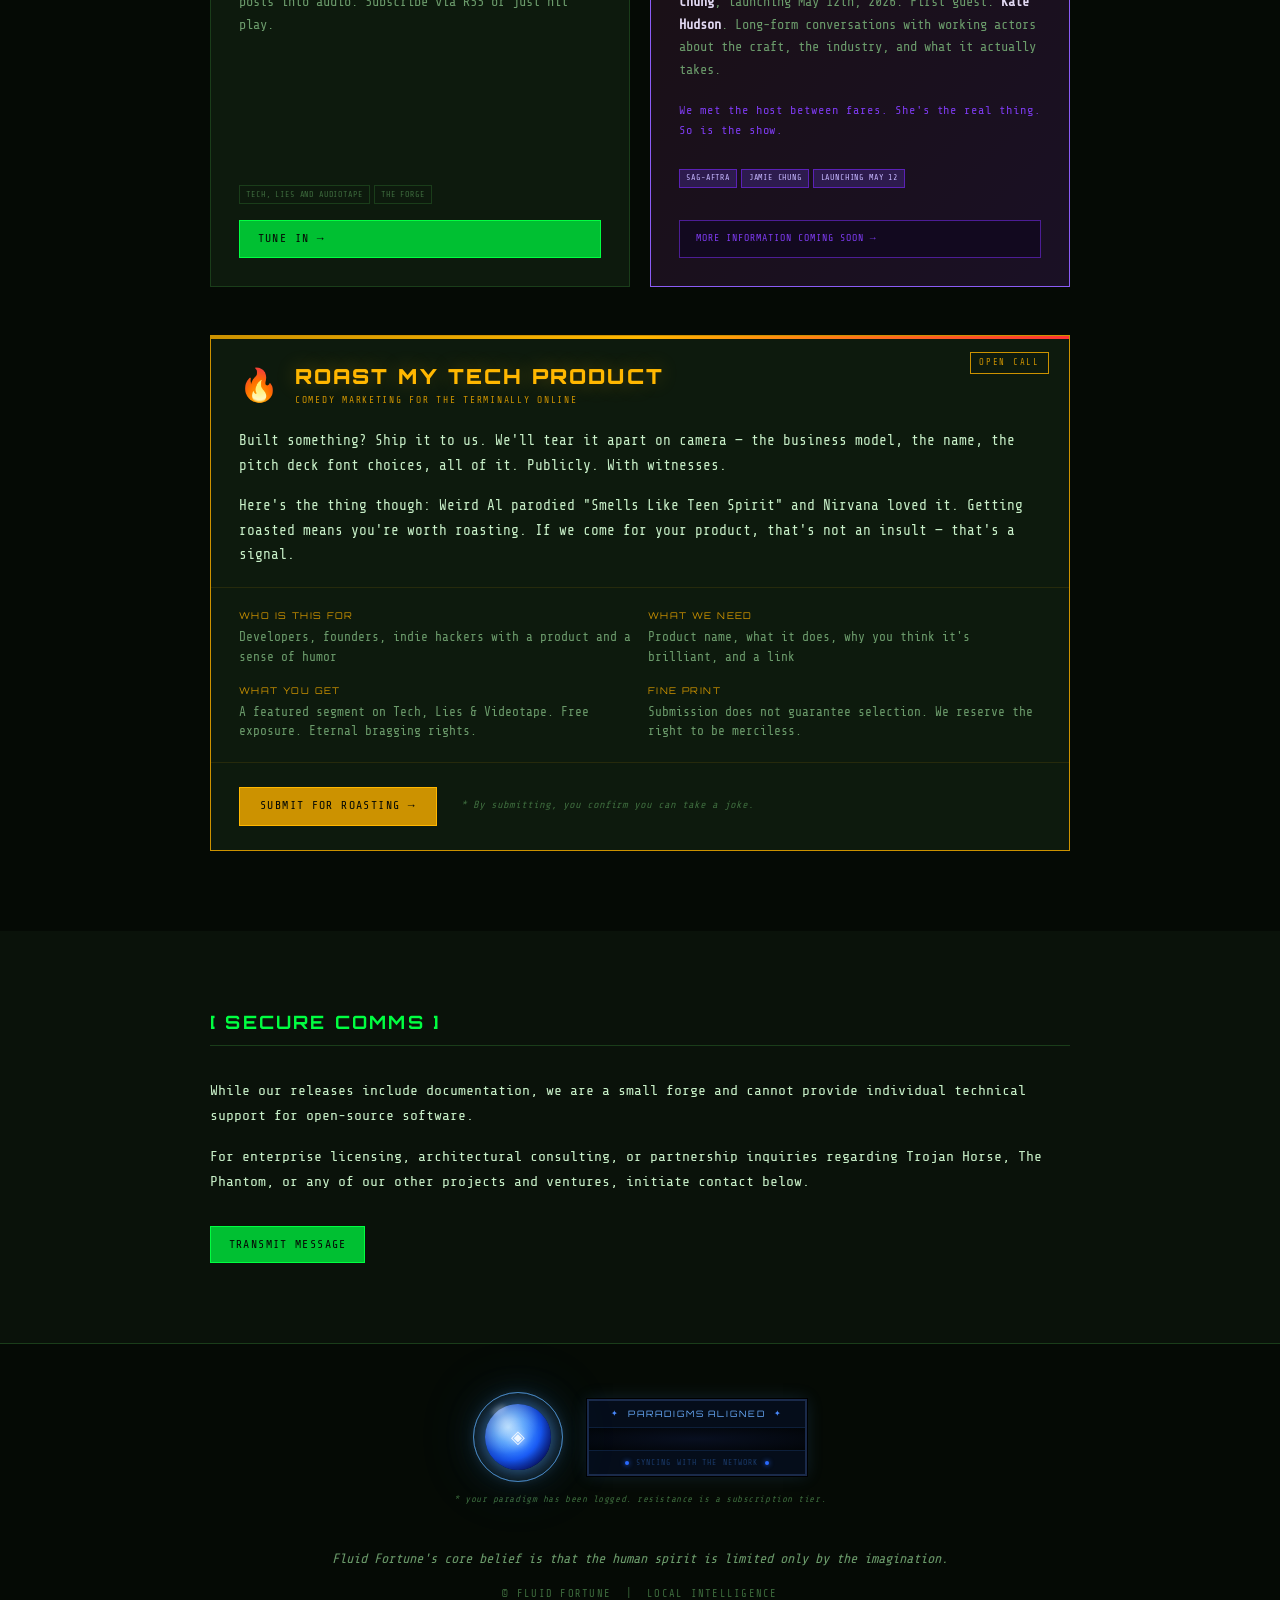
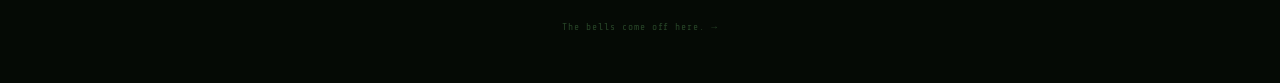
==== commit 552086a1: "Add emulator repository link to index.html" ====
--- a/index.html
+++ b/index.html
@@ -142,6 +142,7 @@
               <a href="https://piscesdemo.fluidfortune.com" class="btn" target="_blank" rel="noopener">▶ TRY LIVE DEMO</a>
               <a href="https://github.com/FluidFortune/pisces-moon-os" class="btn" target="_blank" rel="noopener">FIRMWARE REPO</a>
               <a href="https://github.com/FluidFortune/pisces-moon-linux" class="btn" target="_blank" rel="noopener">LINUX/ANDROID REPO</a>
+              <a href="https://github.com/FluidFortune/emulator" class="btn" target="_blank" rel="noopener">EMULATOR REPO</a>
               <a href="sovereignty.html" class="btn" target="_blank" rel="noopener">WHITE PAPER</a>
             </div>
           </article>
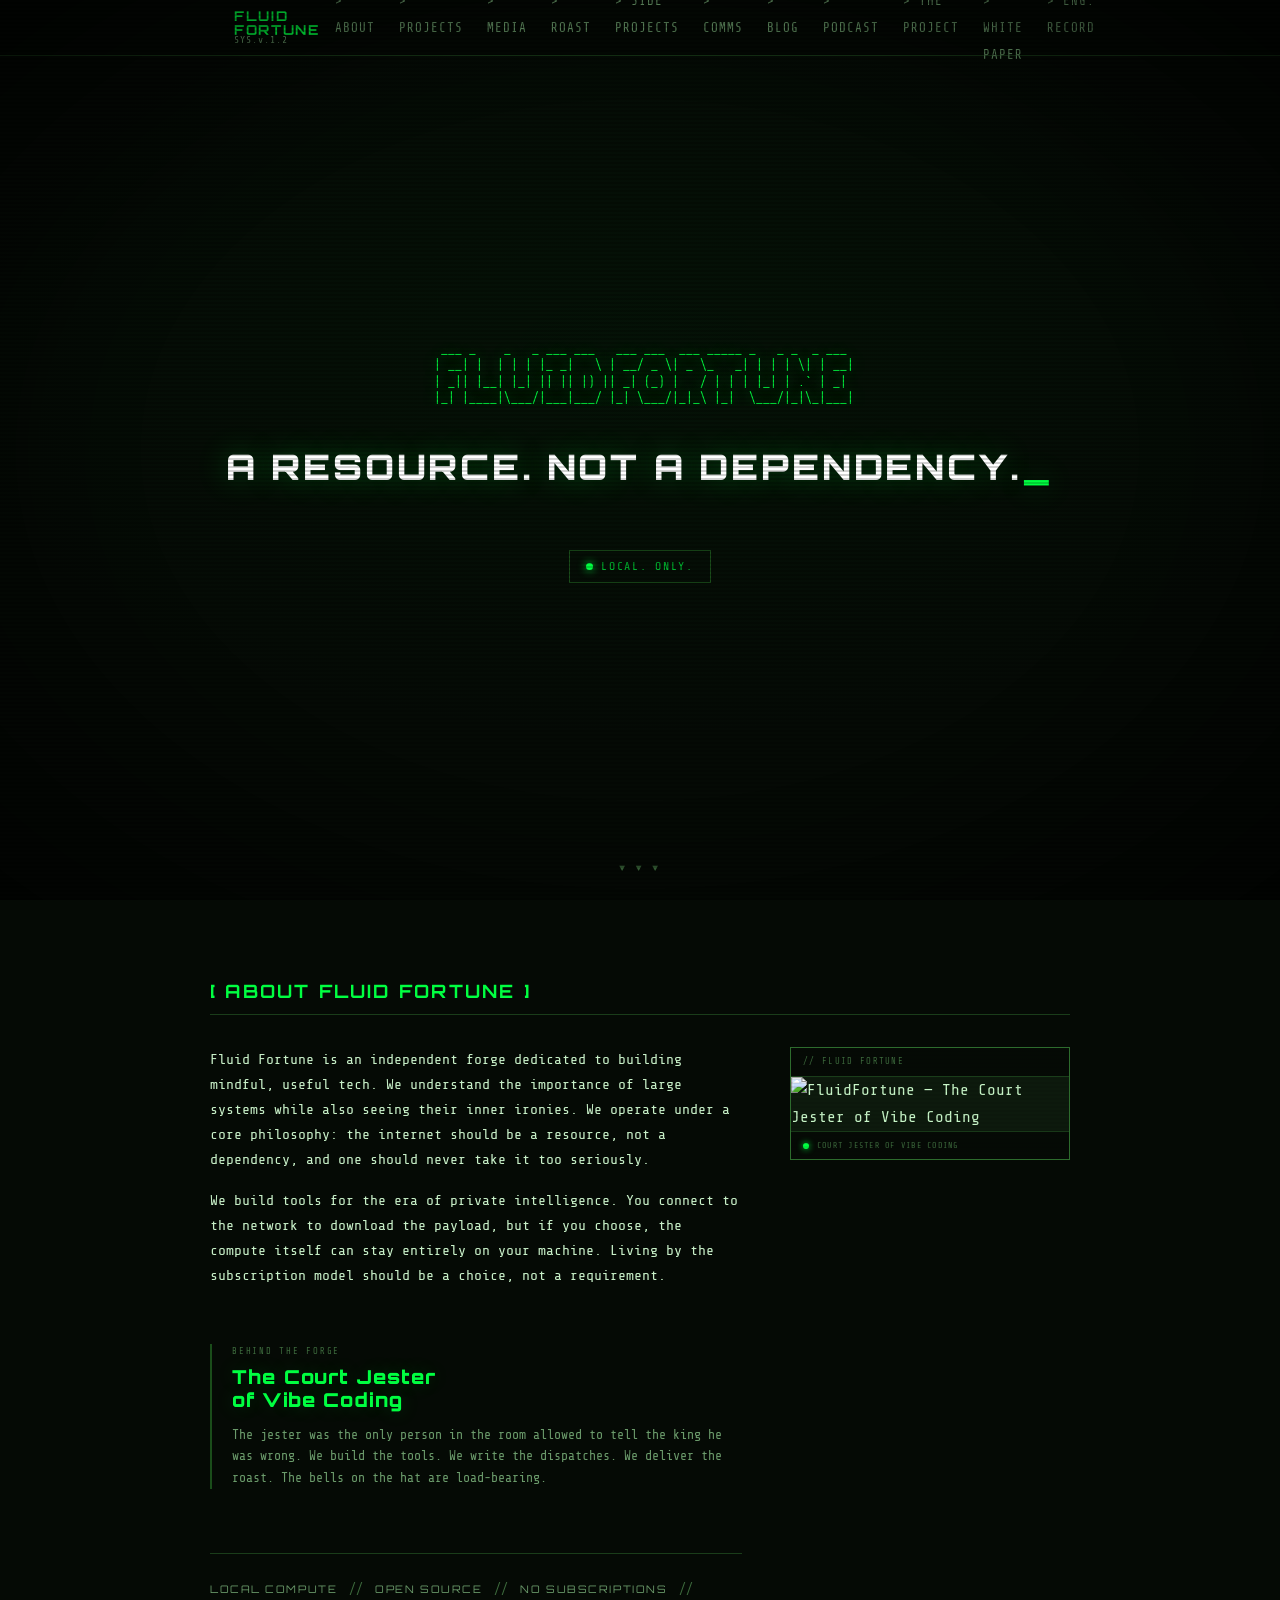
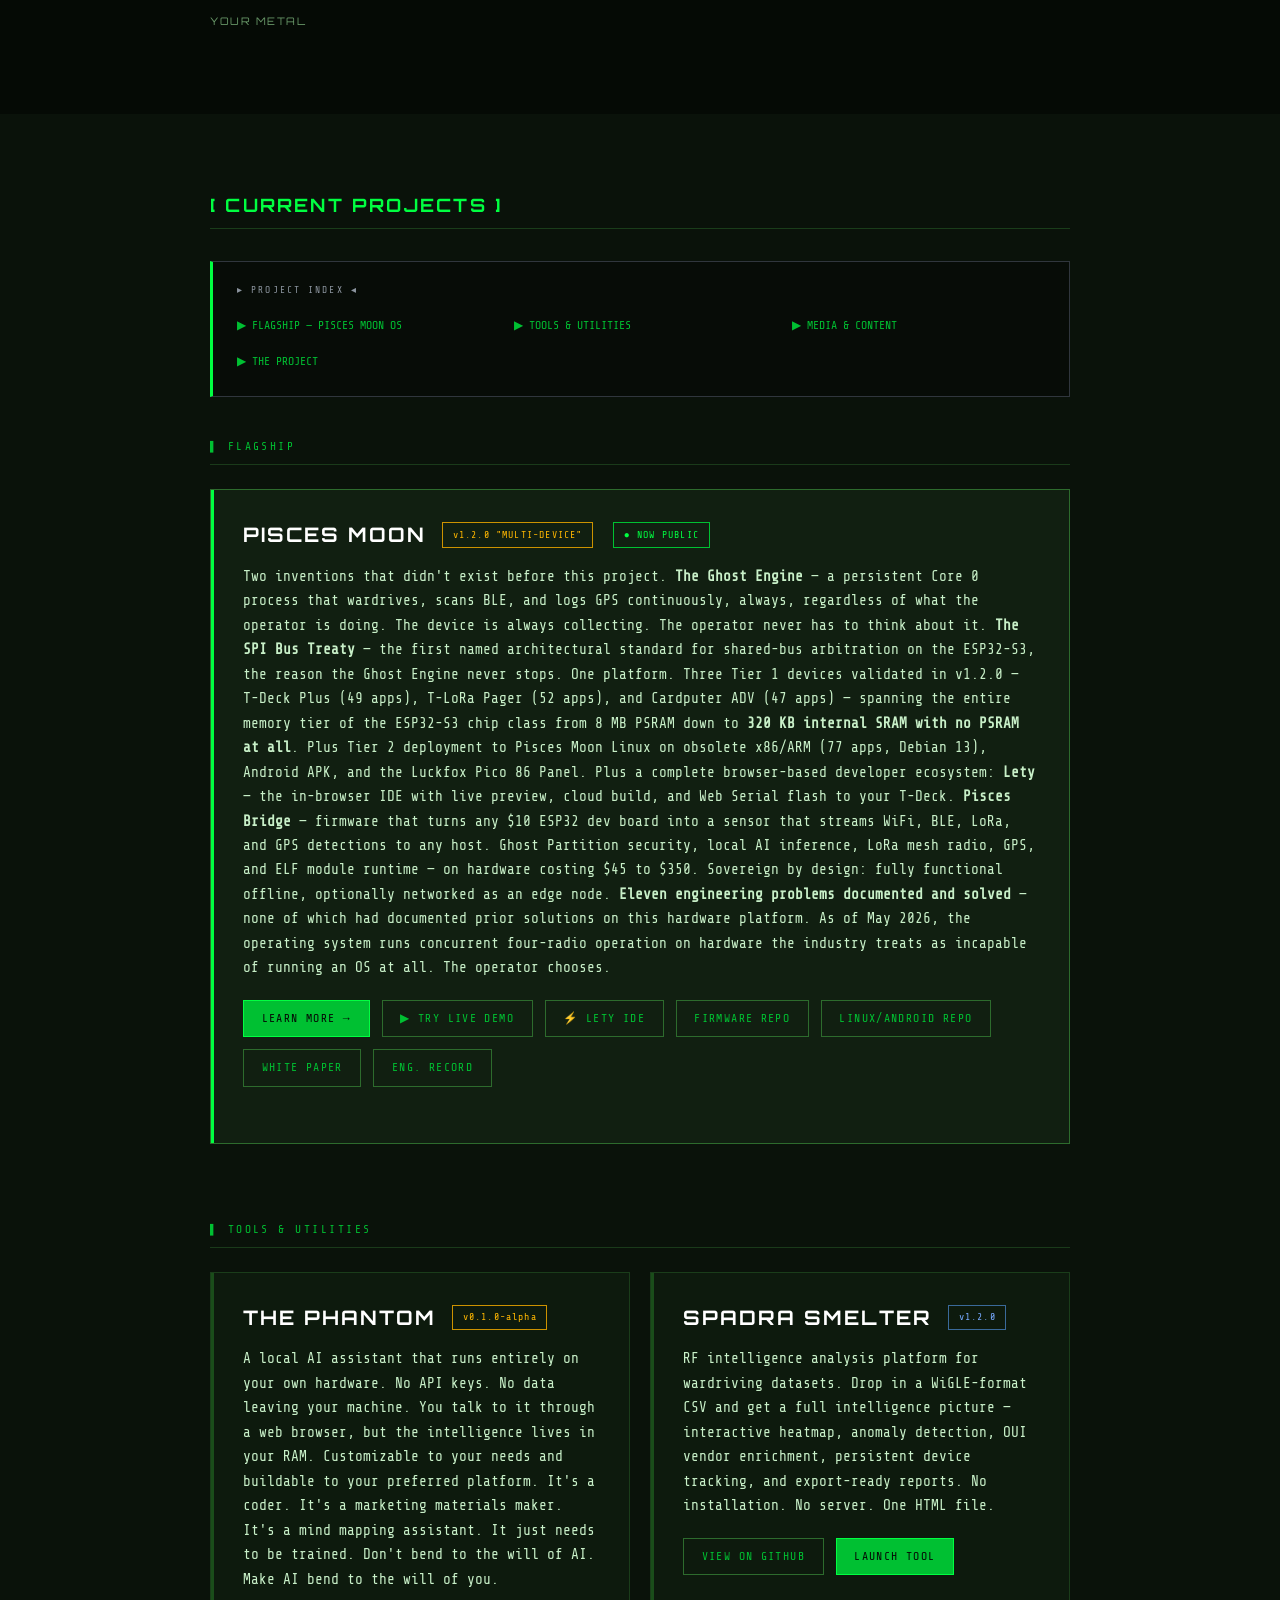
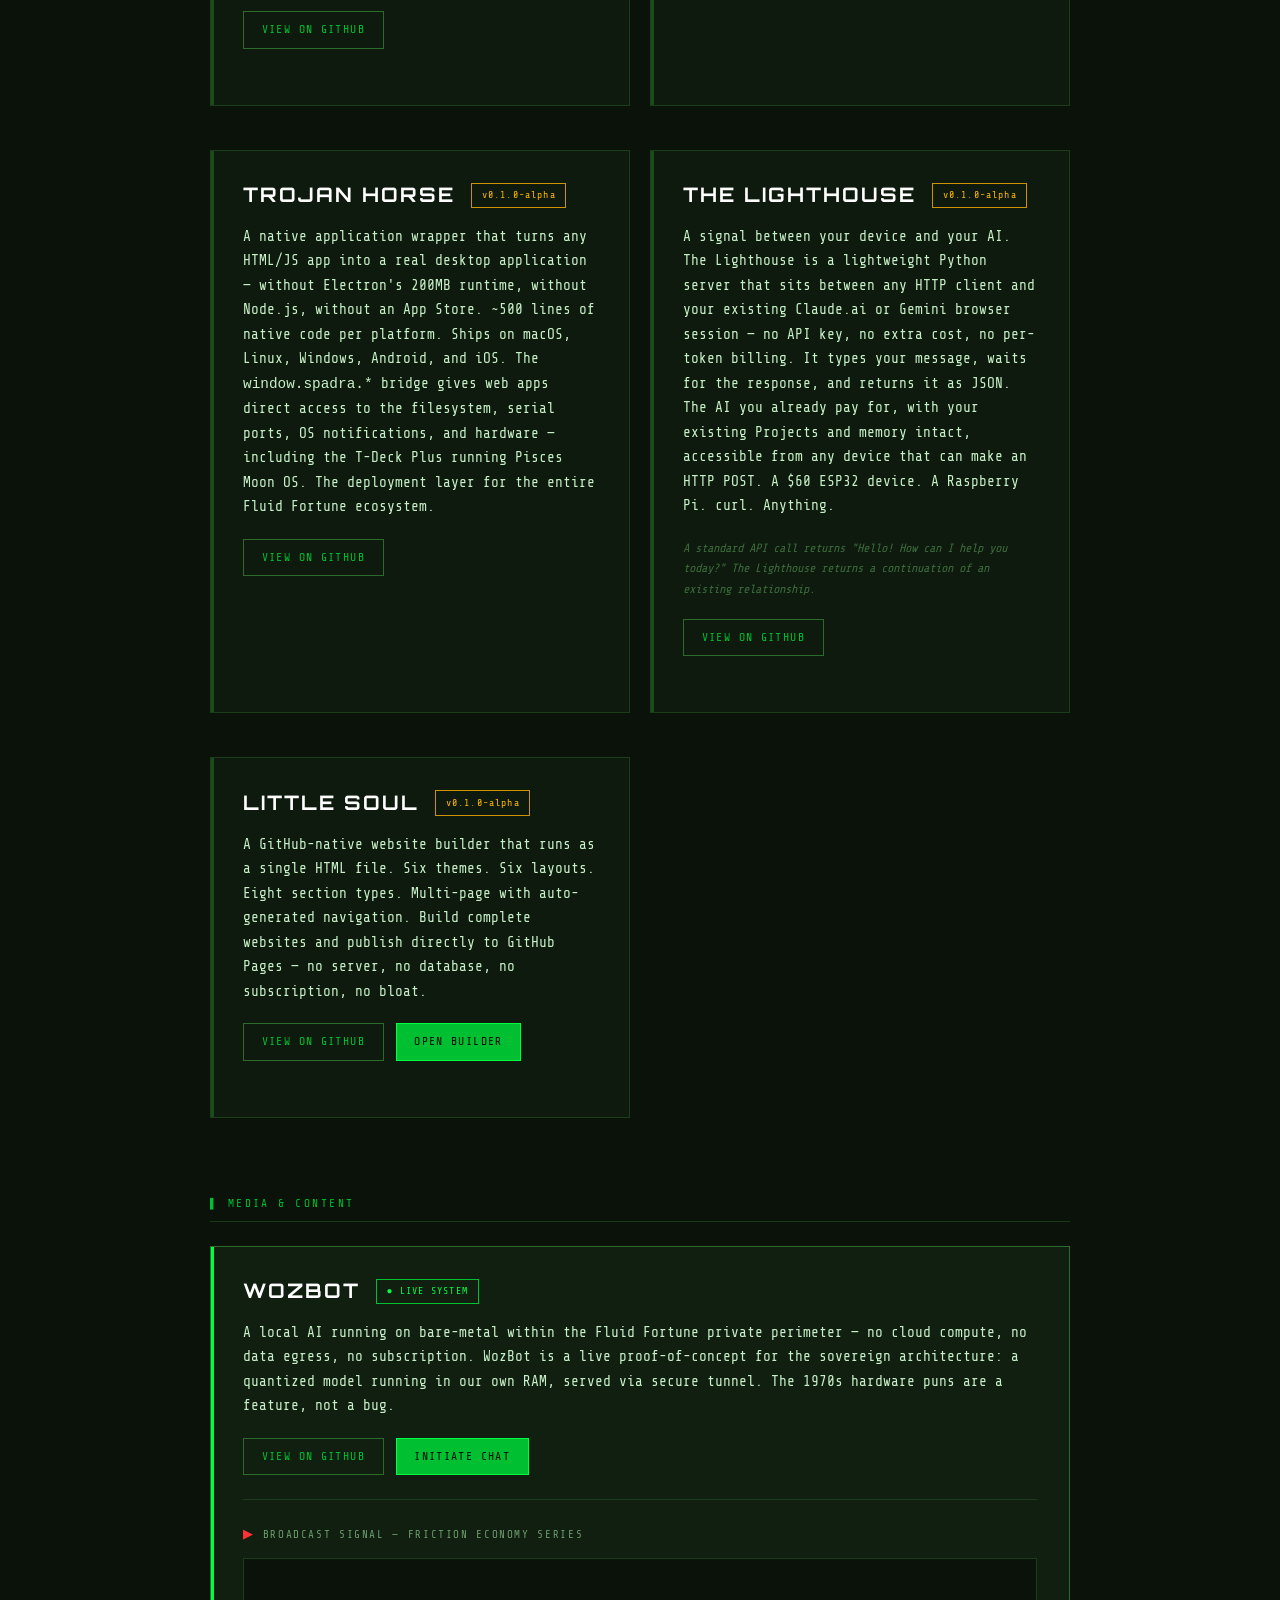
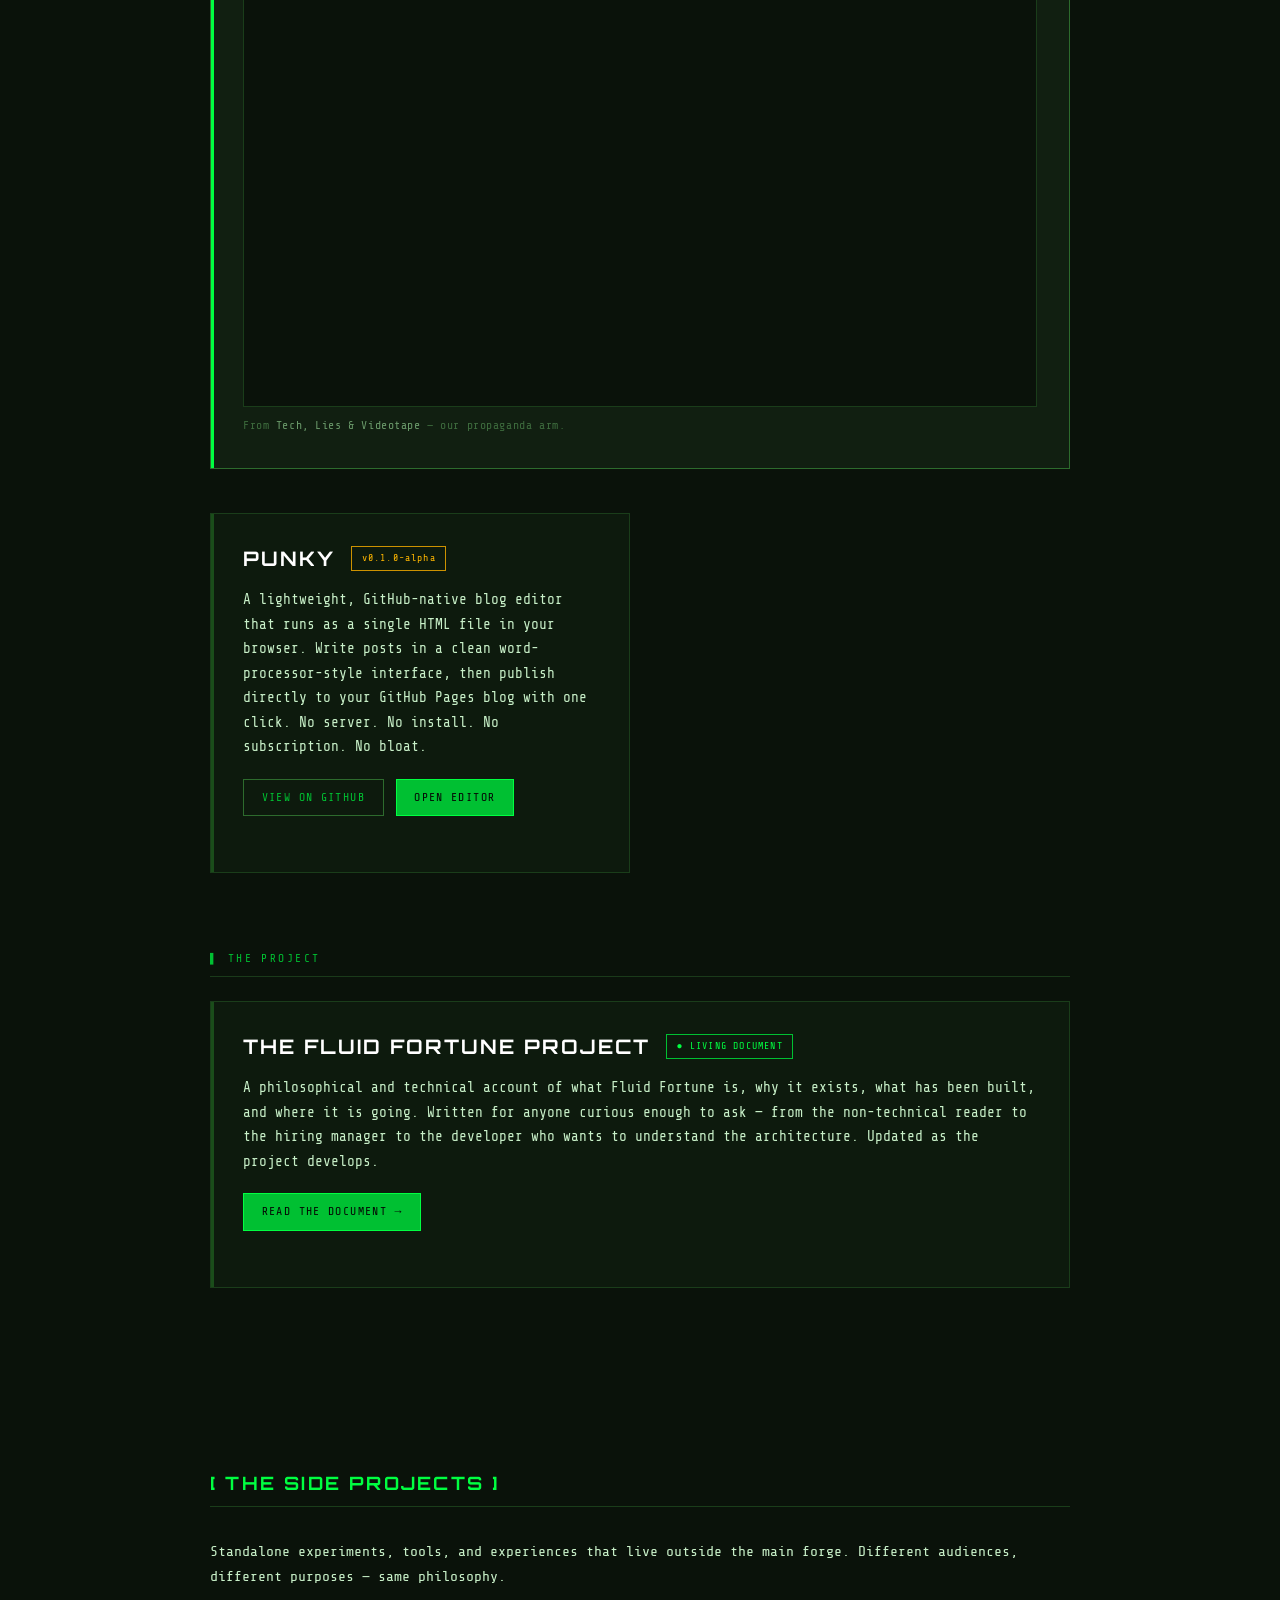
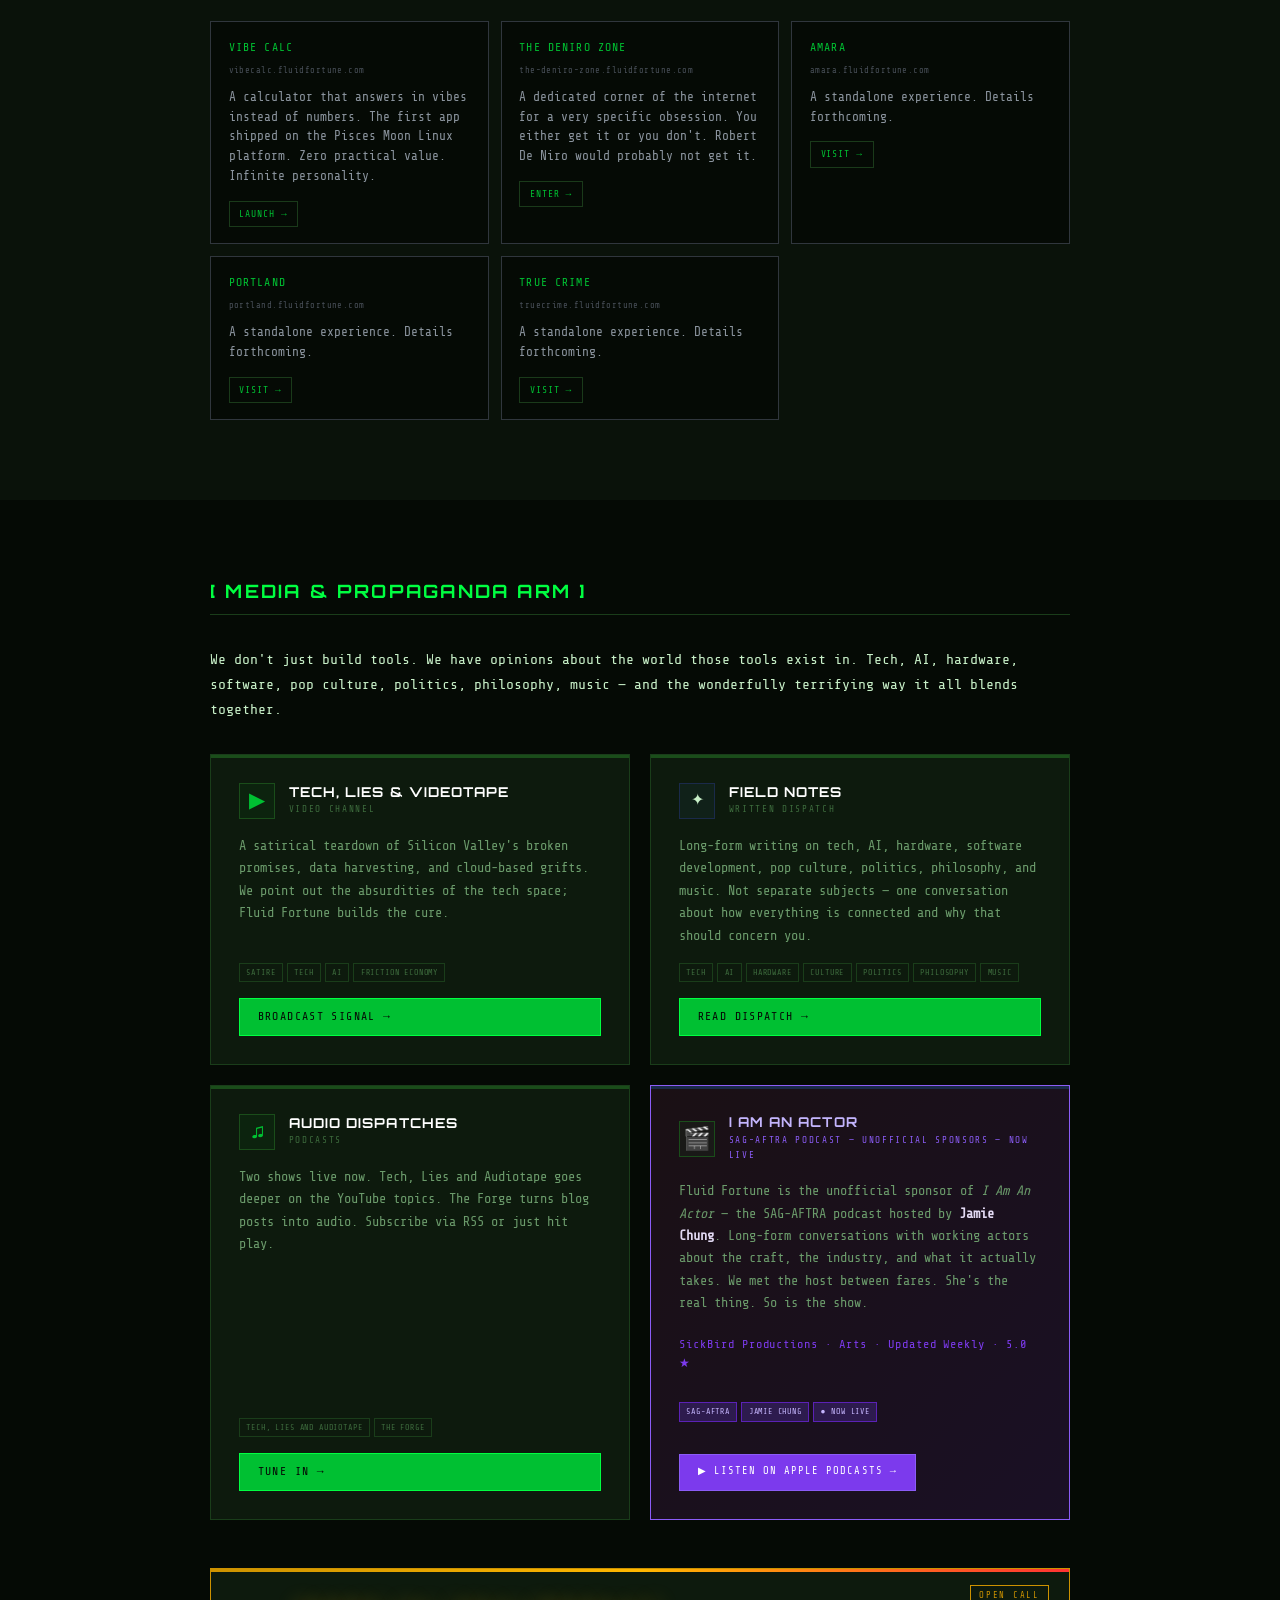
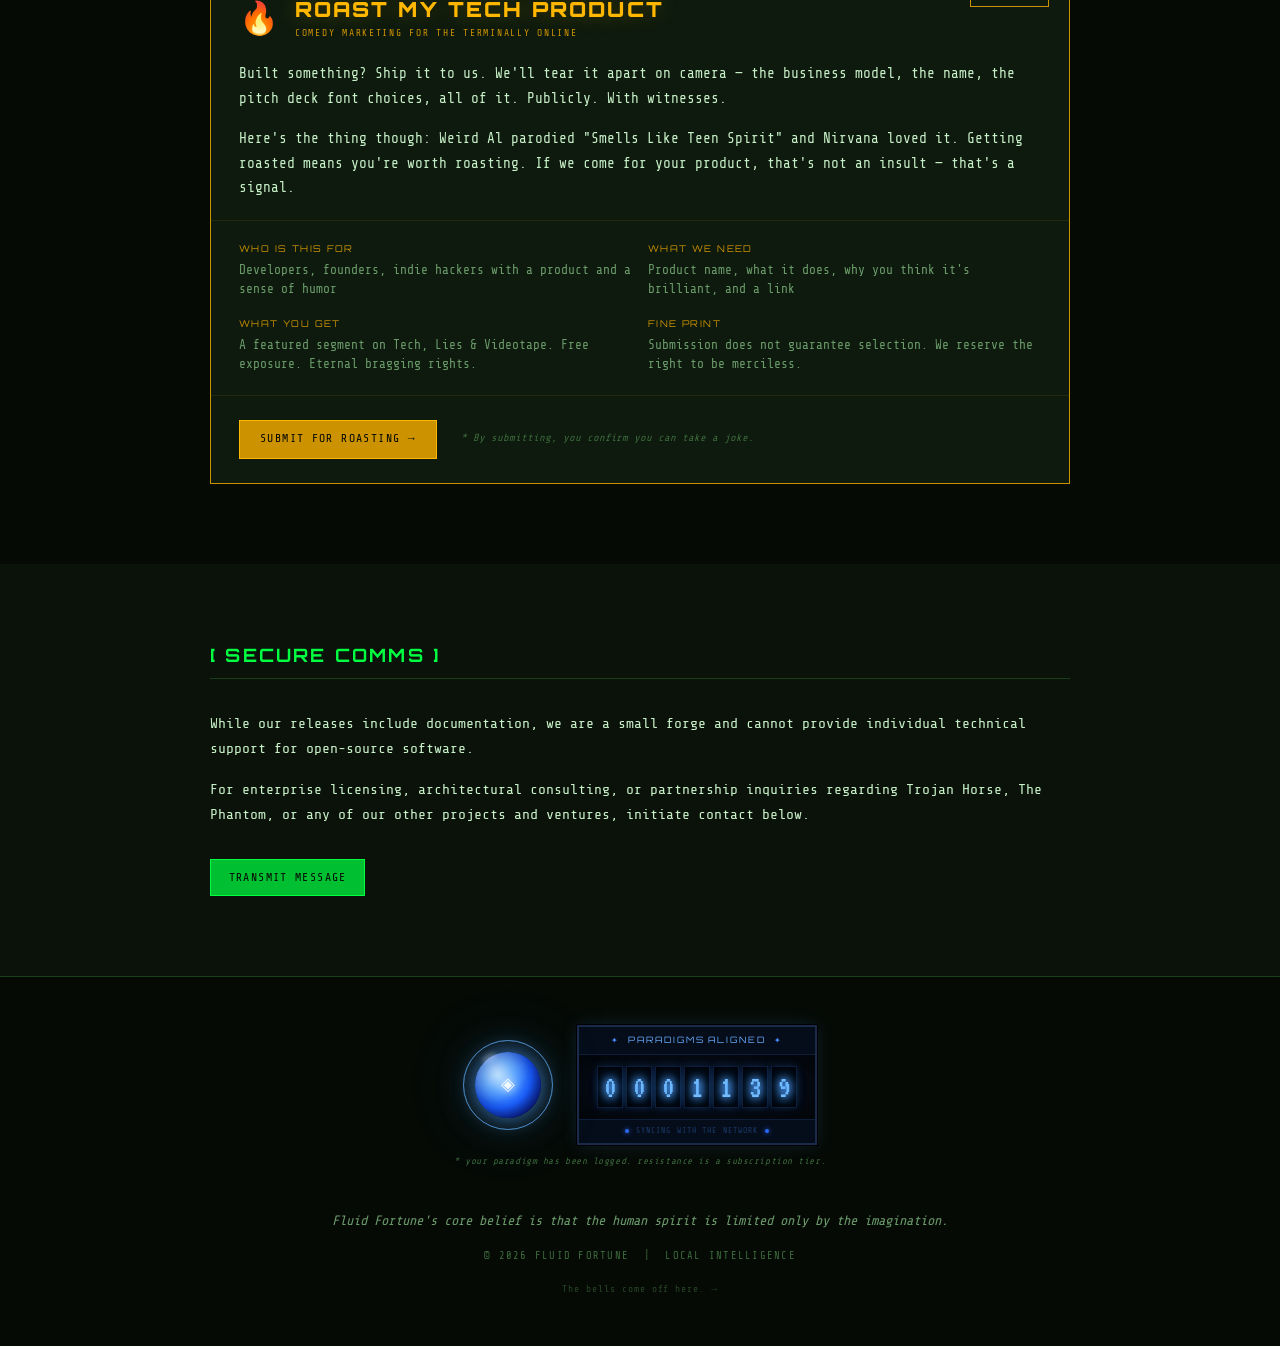
==== commit 20988910: "Revise Open Graph and Twitter card metadata Updated Open Graph and Twitter card descriptions to refl" ====
--- a/index.html
+++ b/index.html
@@ -3,14 +3,14 @@
 <head>
   <meta charset="UTF-8">
   <meta name="viewport" content="width=device-width, initial-scale=1.0">
-  <title>Fluid Fortune | Local Intelligence</title>
-  <meta name="description" content="A RESOURCE. NOT A DEPENDENCY. Independent forge building tools for the era of private intelligence.">
+  <title>Fluid Fortune | Pisces Moon OS — Sovereign Computing on $50 Hardware</title>
+  <meta name="description" content="Fluid Fortune is an independent forge building sovereign computing tools. Home of Pisces Moon OS — the first known documented implementation of persistent dual-core background tasking for field intelligence collection on the ESP32-S3 — and the SPI Bus Treaty, the first named architectural standard for shared-bus arbitration on this hardware class. The Ghost Engine never stops. The SPI Bus Treaty is why.">
 
   <!-- Open Graph -->
   <meta property="og:type" content="website">
   <meta property="og:url" content="https://fluidfortune.com">
-  <meta property="og:title" content="Fluid Fortune | Local Intelligence">
-  <meta property="og:description" content="A RESOURCE. NOT A DEPENDENCY. Independent forge building tools for the era of private intelligence.">
+  <meta property="og:title" content="Fluid Fortune | Pisces Moon OS — Sovereign Computing on $50 Hardware">
+  <meta property="og:description" content="Sovereign computing tools for the era of private intelligence. Pisces Moon OS: Ghost Engine + SPI Bus Treaty. Eleven engineering problems documented. Three ESP32-S3 deployment targets spanning the entire memory tier.">
   <meta property="og:image" content="https://fluidfortune.com/courtjester.jpg">
   <meta property="og:image:width" content="820">
   <meta property="og:image:height" content="1024">
@@ -19,14 +19,130 @@
 
   <!-- Twitter/X Card -->
   <meta name="twitter:card" content="summary_large_image">
-  <meta name="twitter:title" content="Fluid Fortune | Local Intelligence">
-  <meta name="twitter:description" content="A RESOURCE. NOT A DEPENDENCY. Independent forge building tools for the era of private intelligence.">
+  <meta name="twitter:title" content="Fluid Fortune | Pisces Moon OS — Sovereign Computing on $50 Hardware">
+  <meta name="twitter:description" content="Sovereign computing tools for the era of private intelligence. Pisces Moon OS: Ghost Engine + SPI Bus Treaty. Eleven engineering problems documented across three ESP32-S3 deployment targets.">
   <meta name="twitter:image" content="https://fluidfortune.com/courtjester.jpg">
   <meta name="twitter:image:alt" content="FluidFortune — The Court Jester of Vibe Coding">
   <link rel="preconnect" href="https://fonts.googleapis.com">
   <link rel="preconnect" href="https://fonts.gstatic.com" crossorigin>
   <link href="https://fonts.googleapis.com/css2?family=Share+Tech+Mono&family=Orbitron:wght@400;700;900&family=VT323&display=swap" rel="stylesheet">
   <link rel="stylesheet" href="style.css">
+
+  <!-- JSON-LD Structured Data -->
+  <script type="application/ld+json">
+  {
+    "@context": "https://schema.org",
+    "@type": "Organization",
+    "name": "Fluid Fortune",
+    "url": "https://fluidfortune.com",
+    "description": "Independent forge building sovereign computing tools. Home of Pisces Moon OS and the SPI Bus Treaty — the first known documented architectural standard for shared-bus arbitration on the ESP32-S3 hardware class.",
+    "founder": {
+      "@type": "Person",
+      "name": "Eric Becker",
+      "jobTitle": "The Court Jester of Vibe Coding"
+    },
+    "sameAs": [
+      "https://github.com/FluidFortune"
+    ],
+    "knowsAbout": [
+      "Sovereign Computing",
+      "ESP32-S3",
+      "Embedded Systems",
+      "Field Intelligence",
+      "SPI Bus Treaty",
+      "Ghost Engine",
+      "Pisces Moon OS",
+      "Local AI Inference"
+    ]
+  }
+  </script>
+  <script type="application/ld+json">
+  {
+    "@context": "https://schema.org",
+    "@type": "SoftwareApplication",
+    "name": "Pisces Moon OS",
+    "applicationCategory": "OperatingSystem",
+    "operatingSystem": "ESP32-S3, Linux, Android",
+    "description": "The first known documented implementation of persistent dual-core background tasking for field intelligence collection on the ESP32-S3 hardware class. Features the Ghost Engine (Core 0 continuous wardriving, BLE scanning, GPS logging) and the SPI Bus Treaty (first named architectural standard for shared-bus arbitration on ESP32-S3). 49-52 firmware apps per device. Three Tier 1 deployment targets validated in v1.2.0.",
+    "url": "https://fluidfortune.com/pisces-moon.html",
+    "downloadUrl": "https://github.com/FluidFortune/pisces-moon-os/releases/tag/v1.2.0",
+    "version": "1.2.0",
+    "releaseNotes": "https://fluidfortune.com/sovereignty.html",
+    "author": {
+      "@type": "Person",
+      "name": "Eric Becker"
+    },
+    "license": "https://www.gnu.org/licenses/agpl-3.0.html",
+    "offers": {
+      "@type": "Offer",
+      "price": "0",
+      "priceCurrency": "USD"
+    }
+  }
+  </script>
+
+  <style>
+    /* ── PROJECT TOC ──────────────────────────────────────────── */
+    .proj-toc{
+      margin:2rem 0 2.5rem;
+      padding:1.25rem 1.5rem;
+      background:rgba(0,0,0,.35);
+      border:1px solid #30363d;
+      border-left:3px solid #00ff41;
+    }
+    .proj-toc-label{
+      font-family:'Share Tech Mono',monospace;
+      font-size:.6rem;
+      letter-spacing:.22em;
+      color:#8b949e;
+      margin-bottom:.85rem;
+      text-transform:uppercase;
+    }
+    .proj-toc-list{
+      display:grid;
+      grid-template-columns:repeat(auto-fit,minmax(220px,1fr));
+      gap:.4rem 1.5rem;
+      list-style:none;
+      padding:0;
+      margin:0;
+    }
+    .proj-toc-list a{
+      font-family:'Share Tech Mono',monospace;
+      font-size:.72rem;
+      color:#00c032;
+      text-decoration:none;
+      padding:.3rem 0;
+      display:block;
+      transition:.15s;
+    }
+    .proj-toc-list a:hover{color:#00ff41;padding-left:.4rem}
+
+    /* ── PROJECT CATEGORY DIVIDERS ────────────────────────────── */
+    .proj-category-label{
+      grid-column:1/-1;
+      margin:2rem 0 .25rem;
+      padding-bottom:.5rem;
+      border-bottom:1px solid #1a3a1a;
+      font-family:'Share Tech Mono',monospace;
+      font-size:.7rem;
+      letter-spacing:.22em;
+      color:#00c032;
+      text-transform:uppercase;
+      scroll-margin-top:5rem;
+    }
+    .proj-category-label:first-of-type{margin-top:0}
+
+    /* ── SIDE PROJECTS ─────────────────────────────────────────── */
+    .side-projects-grid{display:grid;grid-template-columns:repeat(auto-fill,minmax(220px,1fr));gap:.75rem;margin-top:1.25rem}
+    .side-project-card{border:1px solid #30363d;background:#050a05;padding:1rem 1.1rem;transition:border-color .2s}
+    .side-project-card:hover{border-color:#00c032}
+    .side-project-name{font-family:'Share Tech Mono',monospace;font-size:.72rem;letter-spacing:.1em;color:#00c032;margin-bottom:.35rem}
+    .side-project-url{font-family:'Share Tech Mono',monospace;font-size:.55rem;color:#484f58;margin-bottom:.6rem;letter-spacing:.05em}
+    .side-project-desc{font-size:.8rem;color:#8b949e;line-height:1.55;margin-bottom:.75rem}
+    .side-project-link{font-family:'Share Tech Mono',monospace;font-size:.6rem;color:#00c032;text-decoration:none;letter-spacing:.1em;border:1px solid #1a3a1a;padding:.25rem .6rem;display:inline-block;transition:.15s}
+    .side-project-link:hover{background:#1a3a1a;color:#00ff41}
+  </style>
+
 </head>
 <body>
 
@@ -48,11 +164,13 @@
         <li><a href="#projects">&gt; PROJECTS</a></li>
         <li><a href="#media">&gt; MEDIA</a></li>
         <li><a href="#roast">&gt; ROAST</a></li>
+        <li><a href="#side-projects">&gt; SIDE PROJECTS</a></li>
         <li><a href="#comms">&gt; COMMS</a></li>
         <li><a href="https://blog.fluidfortune.com" target="_blank">&gt; BLOG</a></li>
         <li><a href="https://podcast.fluidfortune.com" target="_blank">&gt; PODCAST</a></li>
         <li><a href="project.html">&gt; THE PROJECT</a></li>
         <li><a href="sovereignty.html">&gt; WHITE PAPER</a></li>
+        <li><a href="engineering-record.html">&gt; ENG. RECORD</a></li>
       </ul>
     </div>
   </nav>
@@ -126,26 +244,43 @@
       <div class="section-inner">
         <h2 class="section-title">[ CURRENT PROJECTS ]</h2>
 
-        <!-- PROJECT GRID — 2 col desktop, 1 col mobile, built for 4 -->
+        <!-- PROJECT TABLE OF CONTENTS -->
+        <div class="proj-toc">
+          <div class="proj-toc-label">▸ PROJECT INDEX ◂</div>
+          <ul class="proj-toc-list">
+            <li><a href="#flagship-cat">▶ FLAGSHIP — PISCES MOON OS</a></li>
+            <li><a href="#tools-cat">▶ TOOLS &amp; UTILITIES</a></li>
+            <li><a href="#media-cat">▶ MEDIA &amp; CONTENT</a></li>
+            <li><a href="#project-cat">▶ THE PROJECT</a></li>
+          </ul>
+        </div>
+
         <div class="project-grid">
+
+          <!-- ━━ FLAGSHIP ━━ -->
+          <div class="proj-category-label" id="flagship-cat">▌ FLAGSHIP</div>
 
           <!-- PISCES MOON — unified platform -->
           <article class="project-card project-card--wide project-card--featured" style="grid-column: 1 / -1;">
             <div class="project-header">
               <h3 class="project-name">PISCES MOON</h3>
-              <span class="project-badge project-badge--alpha">v1.0.1 "THE ARSENAL"</span>
+              <span class="project-badge project-badge--alpha">v1.2.0 "MULTI-DEVICE"</span>
               <span class="project-badge project-badge--live" style="margin-left:.25rem">● NOW PUBLIC</span>
             </div>
-            <p class="project-desc">Two inventions that didn't exist before this project. <strong>The Ghost Engine</strong> — a persistent Core 0 process that wardrives, scans BLE, and logs GPS continuously, always, regardless of what the operator is doing. The device is always collecting. The operator never has to think about it. <strong>The SPI Bus Treaty</strong> — the first named architectural standard for shared-bus arbitration on the ESP32-S3, the reason the Ghost Engine never stops. One platform. Five deployment targets: T-Deck Plus field device (47 apps, ESP32-S3 firmware), Pisces Moon Linux on obsolete x86/ARM (76 apps, Debian 13), Android APK, Luckfox Pico 86 Panel, and M5Stack Cardputer. Ghost Partition security, local AI inference, LoRa mesh radio, GPS, and ELF module runtime — on hardware costing $50 to $350. Sovereign by design: fully functional offline, optionally networked as an edge node. The operator chooses.</p>
+            <p class="project-desc">Two inventions that didn't exist before this project. <strong>The Ghost Engine</strong> — a persistent Core 0 process that wardrives, scans BLE, and logs GPS continuously, always, regardless of what the operator is doing. The device is always collecting. The operator never has to think about it. <strong>The SPI Bus Treaty</strong> — the first named architectural standard for shared-bus arbitration on the ESP32-S3, the reason the Ghost Engine never stops. One platform. Three Tier 1 devices validated in v1.2.0 — T-Deck Plus (49 apps), T-LoRa Pager (52 apps), and Cardputer ADV (47 apps) — spanning the entire memory tier of the ESP32-S3 chip class from 8 MB PSRAM down to <strong>320 KB internal SRAM with no PSRAM at all</strong>. Plus Tier 2 deployment to Pisces Moon Linux on obsolete x86/ARM (77 apps, Debian 13), Android APK, and the Luckfox Pico 86 Panel. Plus a complete browser-based developer ecosystem: <strong>Lety</strong> — the in-browser IDE with live preview, cloud build, and Web Serial flash to your T-Deck. <strong>Pisces Bridge</strong> — firmware that turns any $10 ESP32 dev board into a sensor that streams WiFi, BLE, LoRa, and GPS detections to any host. Ghost Partition security, local AI inference, LoRa mesh radio, GPS, and ELF module runtime — on hardware costing $45 to $350. Sovereign by design: fully functional offline, optionally networked as an edge node. <strong>Eleven engineering problems documented and solved</strong> — none of which had documented prior solutions on this hardware platform. As of May 2026, the operating system runs concurrent four-radio operation on hardware the industry treats as incapable of running an OS at all. The operator chooses.</p>
             <div class="project-links">
               <a href="pisces-moon.html" class="btn btn--primary">LEARN MORE →</a>
               <a href="https://piscesdemo.fluidfortune.com" class="btn" target="_blank" rel="noopener">▶ TRY LIVE DEMO</a>
+              <a href="https://lety.fluidfortune.com" class="btn" target="_blank" rel="noopener">⚡ LETY IDE</a>
               <a href="https://github.com/FluidFortune/pisces-moon-os" class="btn" target="_blank" rel="noopener">FIRMWARE REPO</a>
               <a href="https://github.com/FluidFortune/pisces-moon-linux" class="btn" target="_blank" rel="noopener">LINUX/ANDROID REPO</a>
-              <a href="https://github.com/FluidFortune/emulator" class="btn" target="_blank" rel="noopener">EMULATOR REPO</a>
               <a href="sovereignty.html" class="btn" target="_blank" rel="noopener">WHITE PAPER</a>
-            </div>
-          </article>
+              <a href="engineering-record.html" class="btn" target="_blank" rel="noopener">ENG. RECORD</a>
+            </div>
+          </article>
+
+          <!-- ━━ TOOLS & UTILITIES ━━ -->
+          <div class="proj-category-label" id="tools-cat">▌ TOOLS &amp; UTILITIES</div>
 
           <!-- THE PHANTOM -->
           <article class="project-card">
@@ -163,7 +298,7 @@
           <article class="project-card">
             <div class="project-header">
               <h3 class="project-name">SPADRA SMELTER</h3>
-              <span class="project-badge project-badge--version">v1.0.1</span>
+              <span class="project-badge project-badge--version">v1.2.0</span>
             </div>
             <p class="project-desc">RF intelligence analysis platform for wardriving datasets. Drop in a WiGLE-format CSV and get a full intelligence picture — interactive heatmap, anomaly detection, OUI vendor enrichment, persistent device tracking, and export-ready reports. No installation. No server. One HTML file.</p>
             <div class="project-links">
@@ -172,13 +307,54 @@
             </div>
           </article>
 
+          <!-- TROJAN HORSE -->
+          <article class="project-card">
+            <div class="project-header">
+              <h3 class="project-name">TROJAN HORSE</h3>
+              <span class="project-badge project-badge--alpha">v0.1.0-alpha</span>
+            </div>
+            <p class="project-desc">A native application wrapper that turns any HTML/JS app into a real desktop application — without Electron's 200MB runtime, without Node.js, without an App Store. ~500 lines of native code per platform. Ships on macOS, Linux, Windows, Android, and iOS. The <code>window.spadra.*</code> bridge gives web apps direct access to the filesystem, serial ports, OS notifications, and hardware — including the T-Deck Plus running Pisces Moon OS. The deployment layer for the entire Fluid Fortune ecosystem.</p>
+            <div class="project-links">
+              <a href="https://github.com/FluidFortune/trojan-horse" class="btn" target="_blank" rel="noopener">VIEW ON GITHUB</a>
+            </div>
+          </article>
+
+          <!-- THE LIGHTHOUSE -->
+          <article class="project-card">
+            <div class="project-header">
+              <h3 class="project-name">THE LIGHTHOUSE</h3>
+              <span class="project-badge project-badge--alpha">v0.1.0-alpha</span>
+            </div>
+            <p class="project-desc">A signal between your device and your AI. The Lighthouse is a lightweight Python server that sits between any HTTP client and your existing Claude.ai or Gemini browser session — no API key, no extra cost, no per-token billing. It types your message, waits for the response, and returns it as JSON. The AI you already pay for, with your existing Projects and memory intact, accessible from any device that can make an HTTP POST. A $60 ESP32 device. A Raspberry Pi. curl. Anything.</p>
+            <p class="project-desc" style="font-size:.75rem;font-style:italic;color:var(--text-muted)">A standard API call returns "Hello! How can I help you today?" The Lighthouse returns a continuation of an existing relationship.</p>
+            <div class="project-links">
+              <a href="https://github.com/FluidFortune/the-lighthouse" class="btn" target="_blank" rel="noopener">VIEW ON GITHUB</a>
+            </div>
+          </article>
+
+          <!-- LITTLE SOUL -->
+          <article class="project-card">
+            <div class="project-header">
+              <h3 class="project-name">LITTLE SOUL</h3>
+              <span class="project-badge project-badge--alpha">v0.1.0-alpha</span>
+            </div>
+            <p class="project-desc">A GitHub-native website builder that runs as a single HTML file. Six themes. Six layouts. Eight section types. Multi-page with auto-generated navigation. Build complete websites and publish directly to GitHub Pages — no server, no database, no subscription, no bloat.</p>
+            <div class="project-links">
+              <a href="https://github.com/FluidFortune/little-soul" class="btn" target="_blank" rel="noopener">VIEW ON GITHUB</a>
+              <a href="https://little-soul.fluidfortune.com" class="btn btn--primary" target="_blank" rel="noopener">OPEN BUILDER</a>
+            </div>
+          </article>
+
+          <!-- ━━ MEDIA & CONTENT ━━ -->
+          <div class="proj-category-label" id="media-cat">▌ MEDIA &amp; CONTENT</div>
+
           <!-- WOZBOT — spans full width to accommodate the video -->
-          <article class="project-card project-card--featured project-card--wide" id="wozbot">
+          <article class="project-card project-card--featured project-card--wide" id="wozbot" style="grid-column: 1 / -1;">
             <div class="project-header">
               <h3 class="project-name">WOZBOT</h3>
               <span class="project-badge project-badge--live">● LIVE SYSTEM</span>
             </div>
-            <p class="project-desc">A highly quantized, localized AI trained exclusively to deliver terrible 1970s hardware puns. This is a living proof-of-concept for the Fluid Fortune architecture. WozBot isn't hosted in a corporate data center; he is running on a bare-metal micro-node within our private perimeter, piped to the web via a secure tunnel. No cloud compute was harmed in the making of this joke.</p>
+            <p class="project-desc">A local AI running on bare-metal within the Fluid Fortune private perimeter — no cloud compute, no data egress, no subscription. WozBot is a live proof-of-concept for the sovereign architecture: a quantized model running in our own RAM, served via secure tunnel. The 1970s hardware puns are a feature, not a bug.</p>
             <div class="project-links">
               <a href="https://github.com/fluidfortune/wozbot" class="btn" target="_blank" rel="noopener">VIEW ON GITHUB</a>
               <a href="https://wozbot.fluidfortune.com" class="btn btn--primary" target="_blank" rel="noopener">INITIATE CHAT</a>
@@ -216,51 +392,8 @@
             </div>
           </article>
 
-          <!-- TROJAN HORSE -->
-          <article class="project-card">
-            <div class="project-header">
-              <h3 class="project-name">TROJAN HORSE</h3>
-              <span class="project-badge project-badge--alpha">v0.1.0-alpha</span>
-            </div>
-            <p class="project-desc">A native application wrapper that turns any HTML/JS app into a real desktop application — without Electron's 200MB runtime, without Node.js, without an App Store. ~500 lines of native code per platform. Ships on macOS, Linux, Windows, Android, and iOS. The <code>window.spadra.*</code> bridge gives web apps direct access to the filesystem, serial ports, OS notifications, and hardware — including the T-Deck Plus running Pisces Moon OS. The deployment layer for the entire Fluid Fortune ecosystem.</p>
-            <div class="project-links">
-              <a href="https://github.com/FluidFortune/trojan-horse" class="btn" target="_blank" rel="noopener">VIEW ON GITHUB</a>
-            </div>
-          </article>
-
-          <!-- THE LIGHTHOUSE -->
-          <article class="project-card">
-            <div class="project-header">
-              <h3 class="project-name">THE LIGHTHOUSE</h3>
-              <span class="project-badge project-badge--alpha">v0.1.0-alpha</span>
-            </div>
-            <p class="project-desc">A signal between your device and your AI. The Lighthouse is a lightweight Python server that sits between any HTTP client and your existing Claude.ai or Gemini browser session — no API key, no extra cost, no per-token billing. It types your message, waits for the response, and returns it as JSON. The AI you already pay for, with your existing Projects and memory intact, accessible from any device that can make an HTTP POST. A $60 ESP32 device. A Raspberry Pi. curl. Anything.</p>
-            <p class="project-desc" style="font-size:.75rem;font-style:italic;color:var(--text-muted)">A standard API call returns "Hello! How can I help you today?" The Lighthouse returns a continuation of an existing relationship.</p>
-            <div class="project-links">
-              <a href="https://github.com/FluidFortune/the-lighthouse" class="btn" target="_blank" rel="noopener">VIEW ON GITHUB</a>
-            </div>
-          </article>
-              <span class="project-badge project-badge--alpha">v0.1.0-alpha</span>
-            </div>
-            <p class="project-desc">A lightweight, GitHub-native podcast publisher that runs as a single HTML file in your browser. Add episodes, generate show pages, and publish valid RSS feeds directly to your GitHub Pages podcast site with one click. No server. No install. No subscription.</p>
-            <div class="project-links">
-              <a href="https://github.com/FluidFortune/static" class="btn" target="_blank" rel="noopener">VIEW ON GITHUB</a>
-              <a href="https://static.fluidfortune.com" class="btn btn--primary" target="_blank" rel="noopener">OPEN PUBLISHER</a>
-            </div>
-          </article>
-
-          <!-- LITTLE SOUL -->
-          <article class="project-card">
-            <div class="project-header">
-              <h3 class="project-name">LITTLE SOUL</h3>
-              <span class="project-badge project-badge--alpha">v0.1.0-alpha</span>
-            </div>
-            <p class="project-desc">A GitHub-native website builder that runs as a single HTML file. Six themes. Six layouts. Eight section types. Multi-page with auto-generated navigation. Build complete websites and publish directly to GitHub Pages — no server, no database, no subscription, no bloat.</p>
-            <div class="project-links">
-              <a href="https://github.com/FluidFortune/little-soul" class="btn" target="_blank" rel="noopener">VIEW ON GITHUB</a>
-              <a href="https://little-soul.fluidfortune.com" class="btn btn--primary" target="_blank" rel="noopener">OPEN BUILDER</a>
-            </div>
-          </article>
+          <!-- ━━ THE PROJECT ━━ -->
+          <div class="proj-category-label" id="project-cat">▌ THE PROJECT</div>
 
           <!-- THE PROJECT — living document, spans full width -->
           <article class="project-card project-card--wide" style="grid-column: 1 / -1;">
@@ -274,7 +407,55 @@
             </div>
           </article>
 
-        </div><!-- /project-grid -->
+        </div>
+      </div>
+    </section>
+
+    <!-- ═══════════════════════════════════════ SIDE PROJECTS -->
+    <section class="section section--dark" id="side-projects">
+      <div class="section-inner">
+        <h2 class="section-title">[ THE SIDE PROJECTS ]</h2>
+        <div class="section-body">
+          <p>Standalone experiments, tools, and experiences that live outside the main forge. Different audiences, different purposes — same philosophy.</p>
+        </div>
+        <div class="side-projects-grid">
+
+          <div class="side-project-card">
+            <div class="side-project-name">VIBE CALC</div>
+            <div class="side-project-url">vibecalc.fluidfortune.com</div>
+            <div class="side-project-desc">A calculator that answers in vibes instead of numbers. The first app shipped on the Pisces Moon Linux platform. Zero practical value. Infinite personality.</div>
+            <a href="https://vibecalc.fluidfortune.com" class="side-project-link" target="_blank" rel="noopener">LAUNCH →</a>
+          </div>
+
+          <div class="side-project-card">
+            <div class="side-project-name">THE DENIRO ZONE</div>
+            <div class="side-project-url">the-deniro-zone.fluidfortune.com</div>
+            <div class="side-project-desc">A dedicated corner of the internet for a very specific obsession. You either get it or you don't. Robert De Niro would probably not get it.</div>
+            <a href="https://the-deniro-zone.fluidfortune.com" class="side-project-link" target="_blank" rel="noopener">ENTER →</a>
+          </div>
+
+          <div class="side-project-card">
+            <div class="side-project-name">AMARA</div>
+            <div class="side-project-url">amara.fluidfortune.com</div>
+            <div class="side-project-desc">A standalone experience. Details forthcoming.</div>
+            <a href="https://amara.fluidfortune.com" class="side-project-link" target="_blank" rel="noopener">VISIT →</a>
+          </div>
+
+          <div class="side-project-card">
+            <div class="side-project-name">PORTLAND</div>
+            <div class="side-project-url">portland.fluidfortune.com</div>
+            <div class="side-project-desc">A standalone experience. Details forthcoming.</div>
+            <a href="https://portland.fluidfortune.com" class="side-project-link" target="_blank" rel="noopener">VISIT →</a>
+          </div>
+
+          <div class="side-project-card">
+            <div class="side-project-name">TRUE CRIME</div>
+            <div class="side-project-url">truecrime.fluidfortune.com</div>
+            <div class="side-project-desc">A standalone experience. Details forthcoming.</div>
+            <a href="https://truecrime.fluidfortune.com" class="side-project-link" target="_blank" rel="noopener">VISIT →</a>
+          </div>
+
+        </div>
       </div>
     </section>
 
@@ -344,18 +525,18 @@
               <div class="media-card-icon" style="color:#8b5cf6;font-size:1.4rem">🎬</div>
               <div>
                 <h3 class="media-card-title" style="color:#c4b5fd">I AM AN ACTOR</h3>
-                <p class="media-card-sub" style="color:#8b5cf6">SAG-AFTRA PODCAST — UNOFFICIAL SPONSORS</p>
-              </div>
-            </div>
-            <p class="media-card-desc">Fluid Fortune is the unofficial sponsor of <em>I Am An Actor</em> — the new SAG-AFTRA podcast hosted by <strong style="color:#e2d9f3">Jamie Chung</strong>, launching May 12th, 2026. First guest: <strong style="color:#e2d9f3">Kate Hudson</strong>. Long-form conversations with working actors about the craft, the industry, and what it actually takes.</p>
-            <p class="media-card-desc" style="font-size:.75rem;color:#7c3aed;font-family:var(--font-mono);letter-spacing:.08em;margin-top:.25rem">We met the host between fares. She's the real thing. So is the show.</p>
+                <p class="media-card-sub" style="color:#8b5cf6">SAG-AFTRA PODCAST — UNOFFICIAL SPONSORS — NOW LIVE</p>
+              </div>
+            </div>
+            <p class="media-card-desc">Fluid Fortune is the unofficial sponsor of <em>I Am An Actor</em> — the SAG-AFTRA podcast hosted by <strong style="color:#e2d9f3">Jamie Chung</strong>. Long-form conversations with working actors about the craft, the industry, and what it actually takes. We met the host between fares. She's the real thing. So is the show.</p>
+            <p class="media-card-desc" style="font-size:.75rem;color:#7c3aed;font-family:var(--font-mono);letter-spacing:.08em;margin-top:.25rem">SickBird Productions · Arts · Updated Weekly · 5.0 ★</p>
             <div class="media-card-tags" style="margin-top:.75rem">
               <span style="background:#2d1b4e;color:#c4b5fd;border-color:#5b21b6">SAG-AFTRA</span>
               <span style="background:#2d1b4e;color:#c4b5fd;border-color:#5b21b6">JAMIE CHUNG</span>
-              <span style="background:#2d1b4e;color:#c4b5fd;border-color:#5b21b6">LAUNCHING MAY 12</span>
-            </div>
-            <div style="margin-top:1rem;padding:.6rem 1rem;background:#12091f;border:1px solid #4c1d95;font-family:var(--font-mono);font-size:.62rem;color:#7c3aed;letter-spacing:.1em">
-              MORE INFORMATION COMING SOON →
+              <span style="background:#2d1b4e;color:#c4b5fd;border-color:#5b21b6">● NOW LIVE</span>
+            </div>
+            <div style="margin-top:1rem">
+              <a href="https://podcasts.apple.com/us/podcast/i-am-an-actor/id1895304979" class="btn btn--primary" target="_blank" rel="noopener" style="background:#7c3aed;border-color:#8b5cf6;color:#fff;font-family:var(--font-mono);font-size:.65rem;letter-spacing:.1em;padding:.55rem 1.1rem;text-decoration:none;display:inline-block">▶ LISTEN ON APPLE PODCASTS →</a>
             </div>
           </div>
 
@@ -424,7 +605,7 @@
   <footer class="footer">
     <div class="footer-inner">
 
-      <!-- ☢ PAGE COUNTER — tacky by design, awesome by execution -->
+      <!-- ☢ PAGE COUNTER -->
       <div class="counter-widget" aria-label="Paradigms aligned counter">
 
         <div class="orb-counter">
@@ -475,7 +656,7 @@
     // Year
     document.getElementById('year').textContent = new Date().getFullYear();
 
-    // Mobile nav toggle — hardened
+    // Mobile nav toggle
     const toggle = document.getElementById('navToggle');
     const links  = document.getElementById('navLinks');
 
@@ -493,7 +674,7 @@
       });
     });
 
-    // Close on outside tap (mobile)
+    // Close on outside tap
     document.addEventListener('click', function(e) {
       if (!toggle.contains(e.target) && !links.contains(e.target)) {
         links.classList.remove('nav-links--open');
@@ -525,8 +706,6 @@
     // ── PAGE COUNTER ──
     (function() {
       const KEY = 'ff_visit_count';
-      // Seed at a plausible "already had some visitors" number so it
-      // doesn't start at 0000001 on day one — adjust seed as you like
       const SEED = 1138;
       let count = parseInt(localStorage.getItem(KEY) || '0', 10);
       if (count < SEED) count = SEED;
@@ -542,7 +721,6 @@
         cell.className = 'counter-digit';
         cell.setAttribute('data-digit', d);
         cell.textContent = d;
-        // stagger the flicker slightly per digit
         cell.style.animationDelay = (i * 0.07) + 's';
         container.appendChild(cell);
       });
@@ -559,4 +737,30 @@
     // Typewriter effect on hero sub
     const sub = document.querySelector('.tagline-sub');
     if (sub) {
-      co
+      const originalText = sub.textContent;
+      sub.textContent = '';
+      let i = 0;
+      function type() {
+        if (i < originalText.length) {
+          sub.textContent += originalText.charAt(i);
+          i++;
+          setTimeout(type, 28);
+        }
+      }
+      setTimeout(type, 800);
+    }
+
+    // Smooth scroll for anchor links
+    document.querySelectorAll('a[href^="#"]').forEach(function(anchor) {
+      anchor.addEventListener('click', function(e) {
+        var target = document.querySelector(this.getAttribute('href'));
+        if (target) {
+          e.preventDefault();
+          target.scrollIntoView({behavior: 'smooth', block: 'start'});
+        }
+      });
+    });
+  </script>
+
+</body>
+</html>
